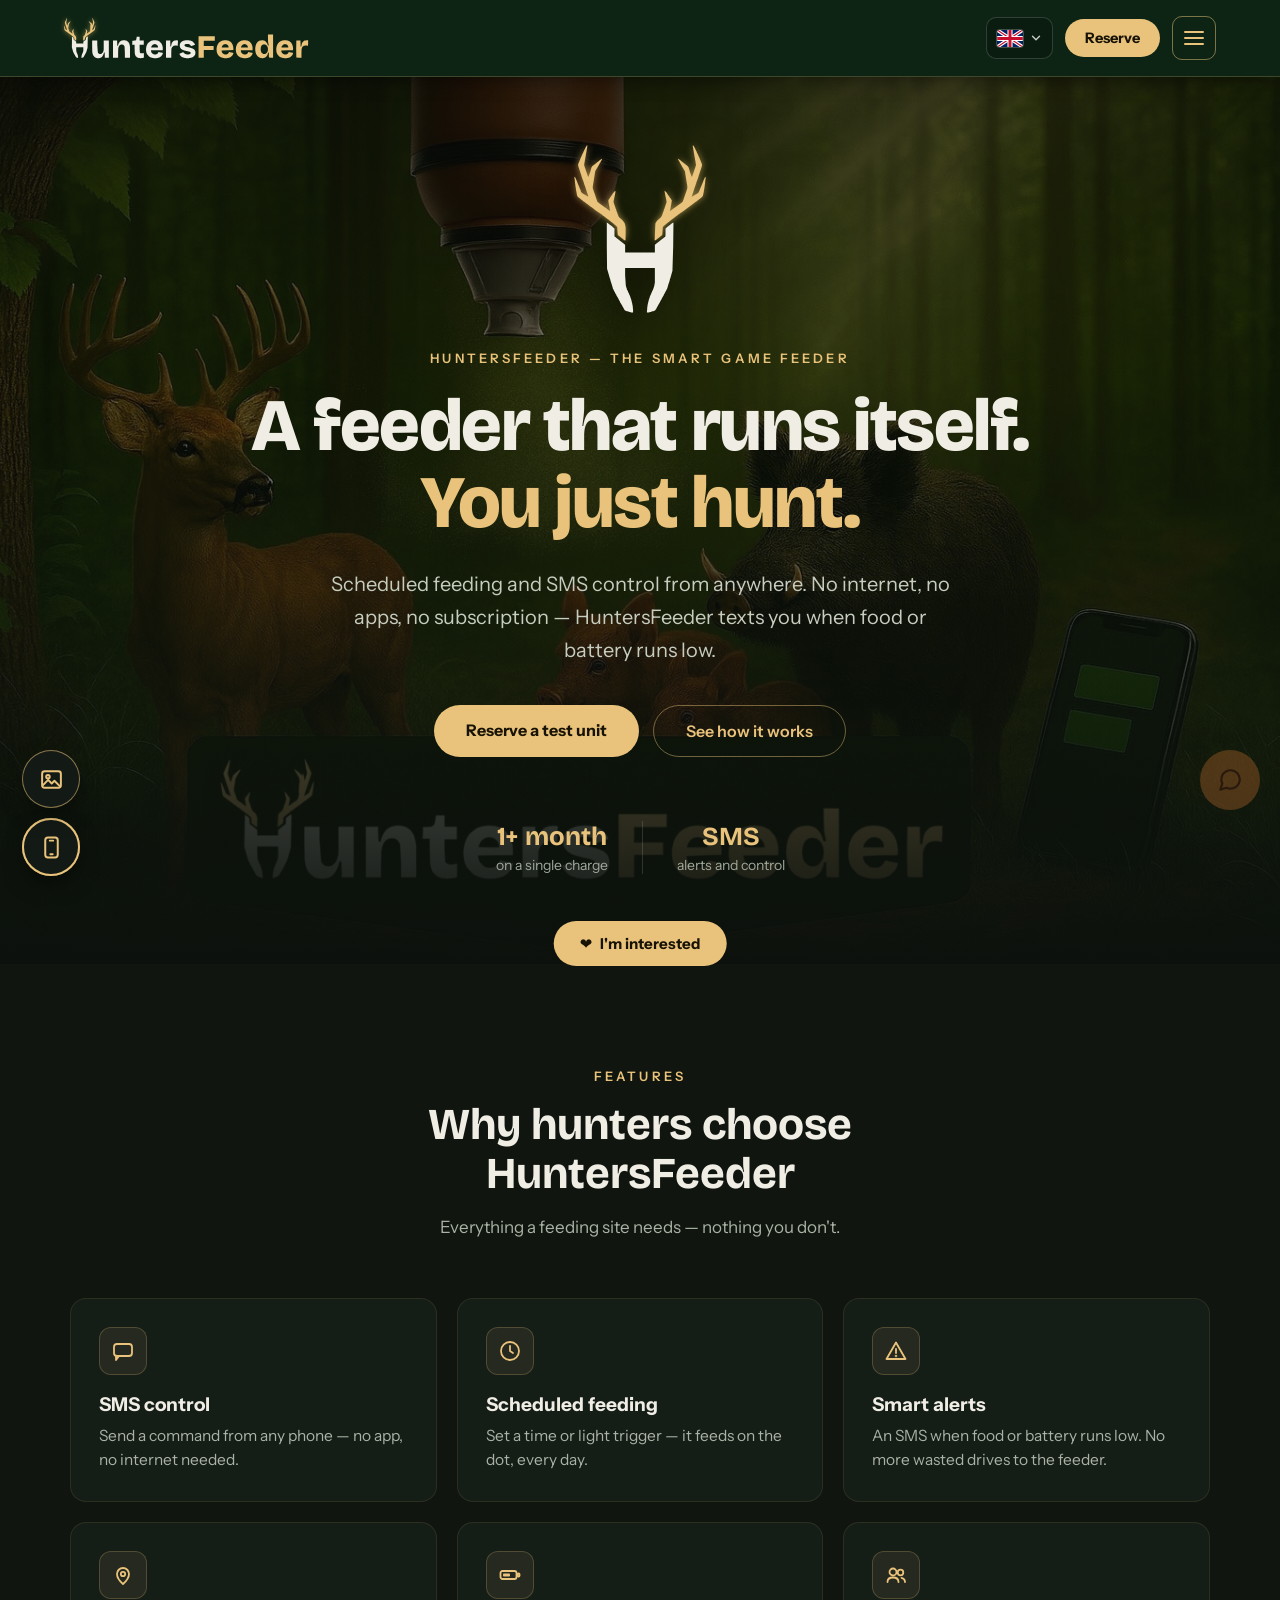
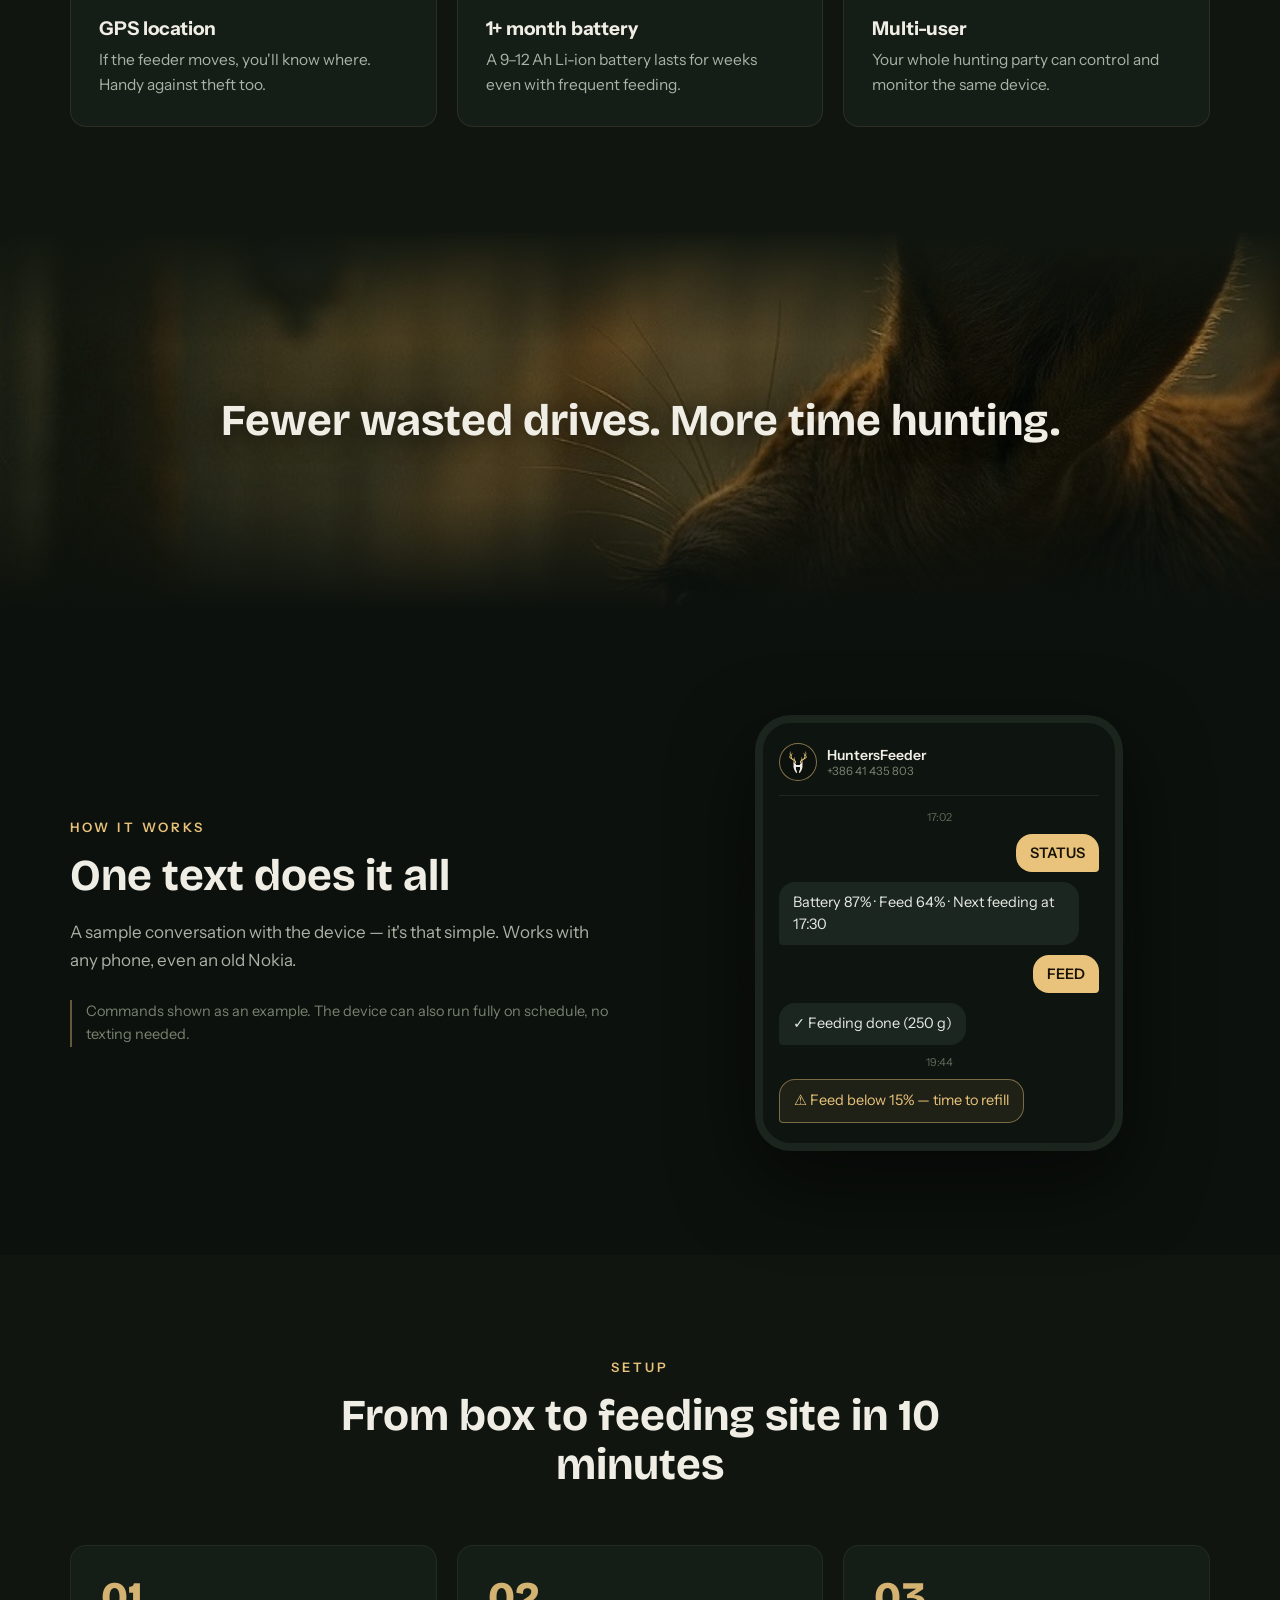
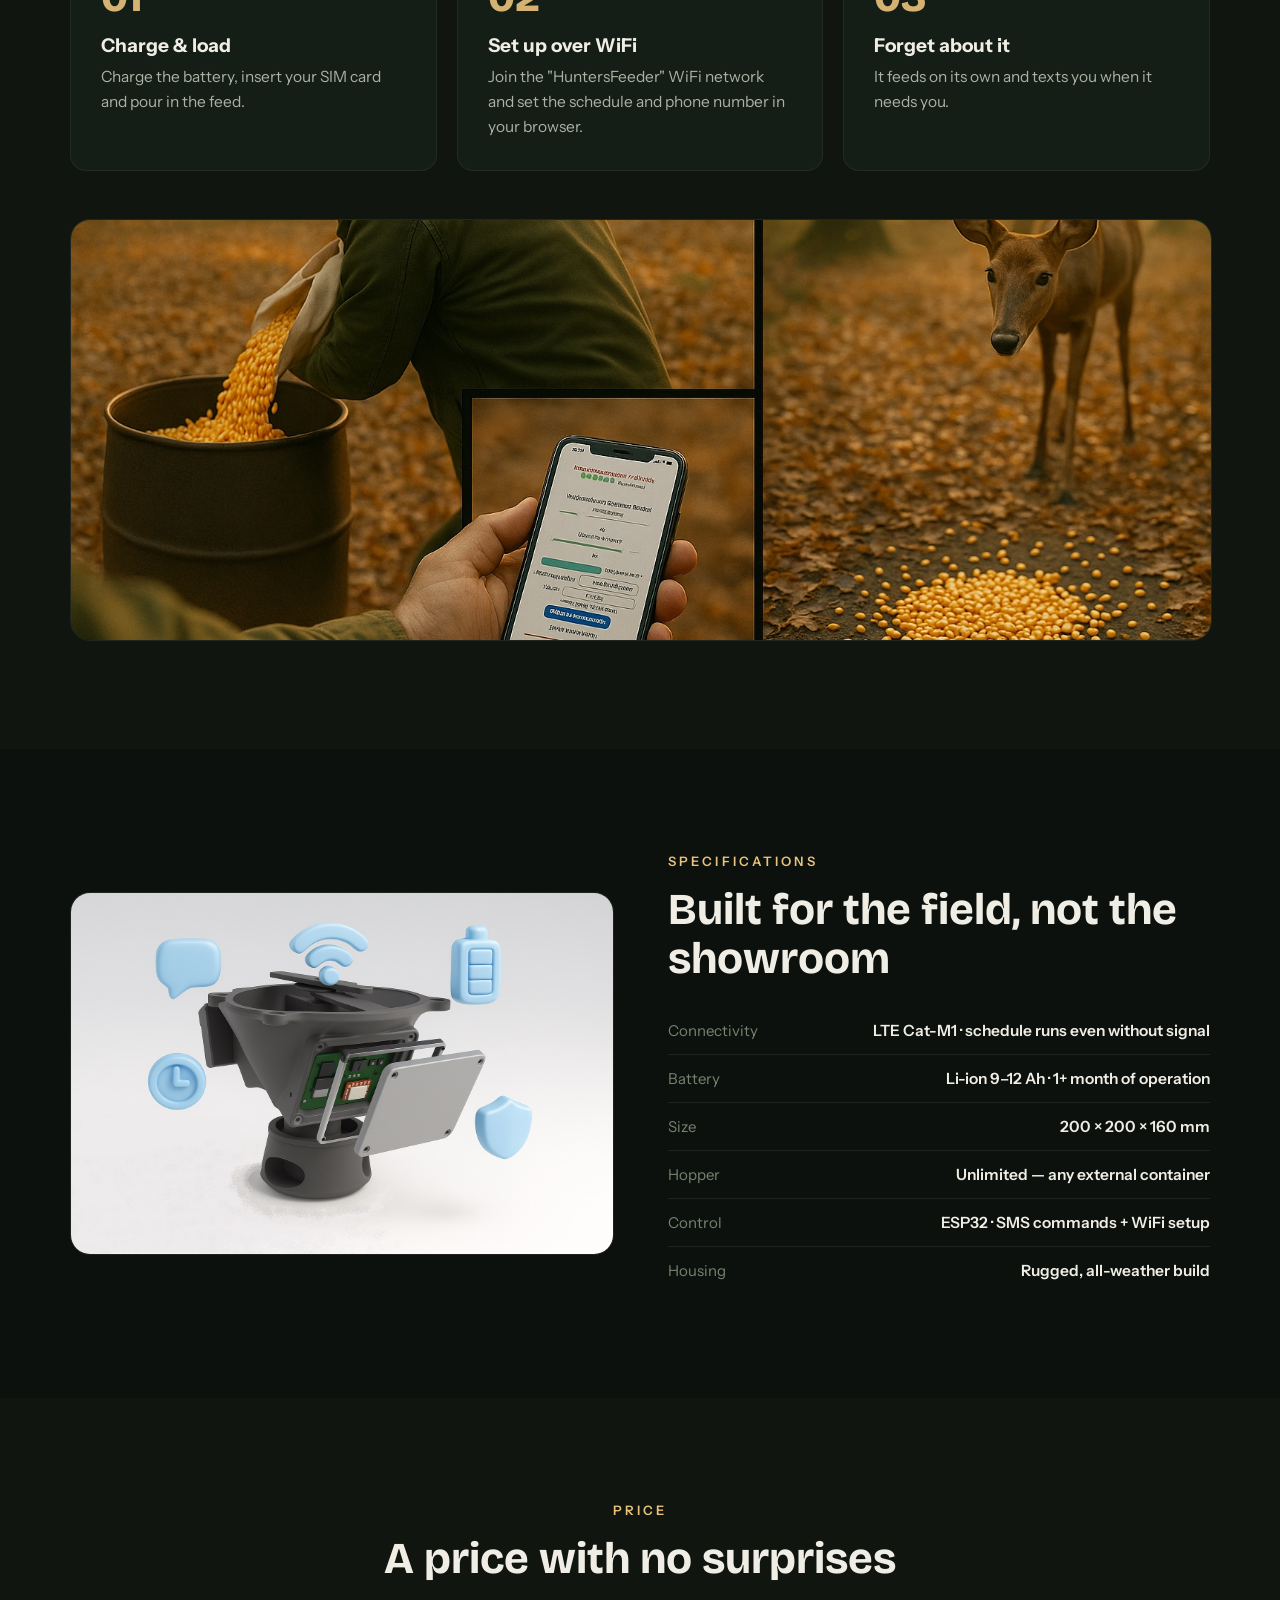
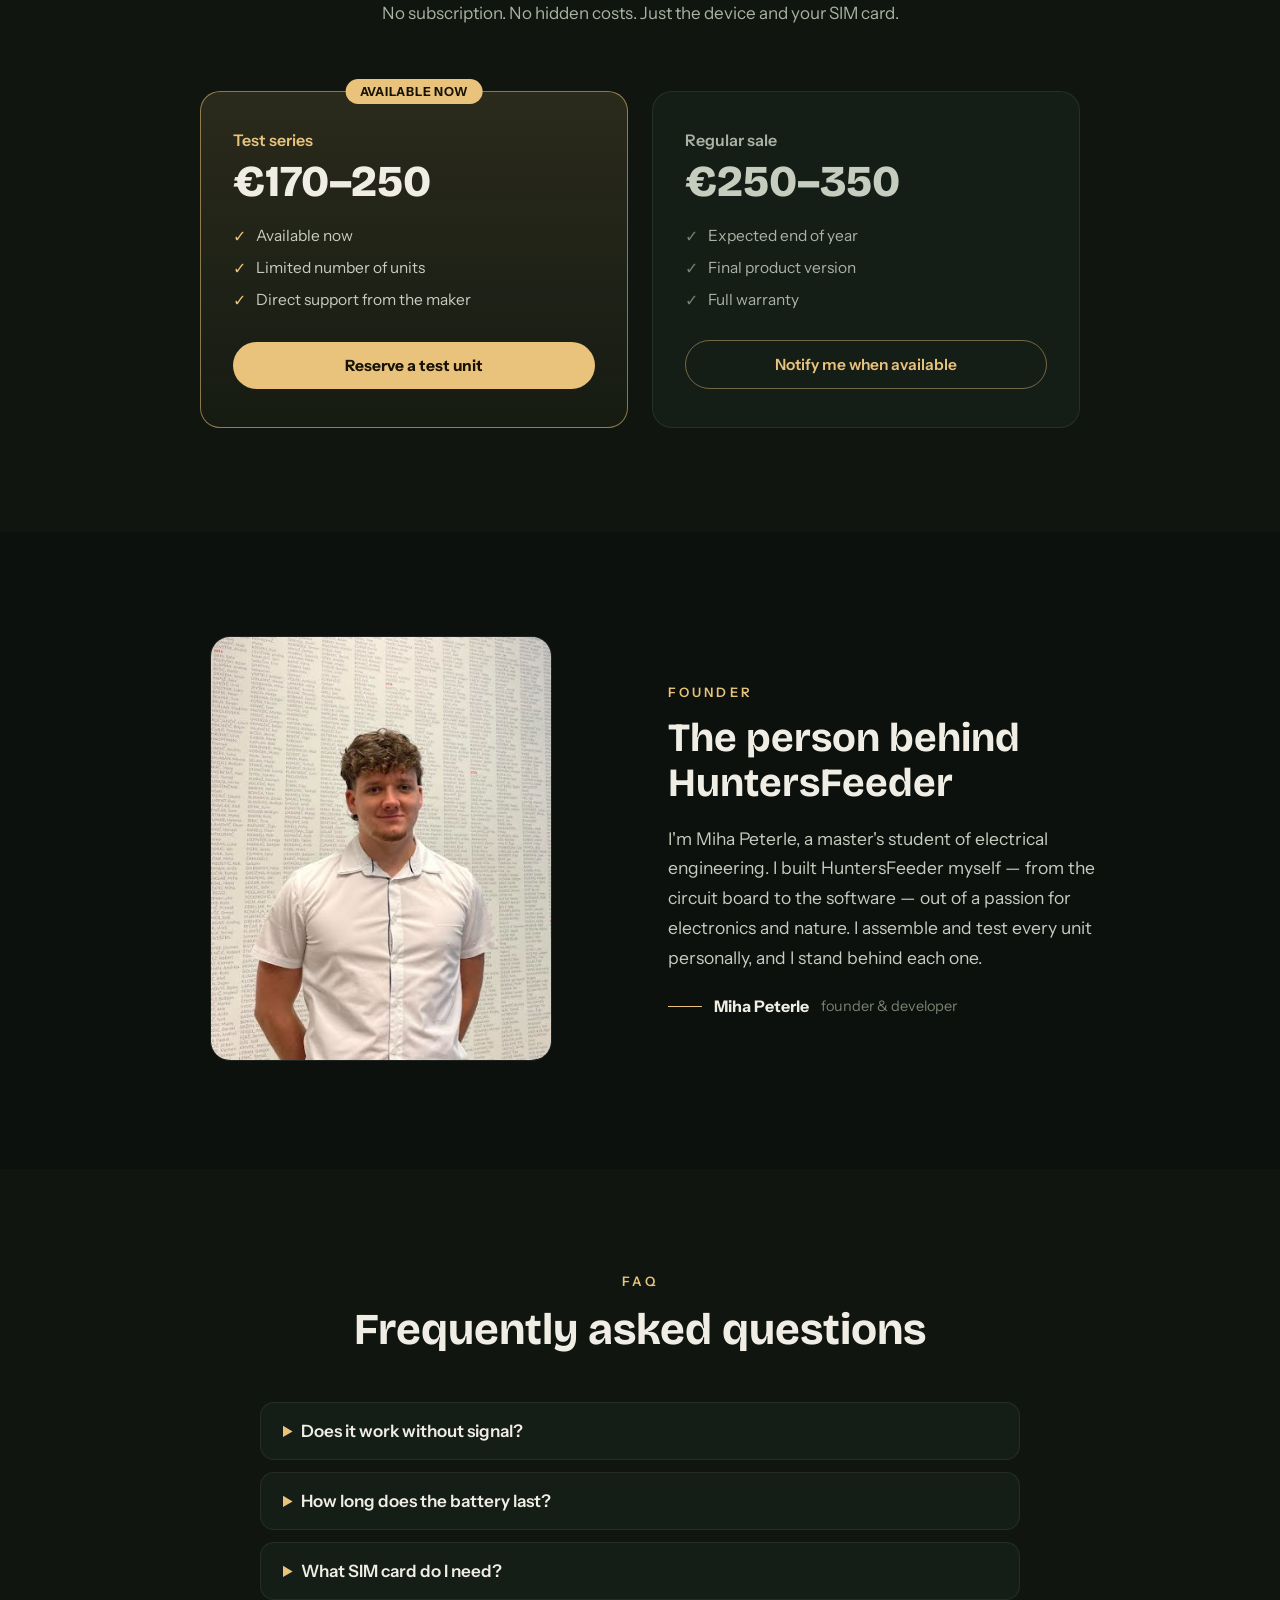
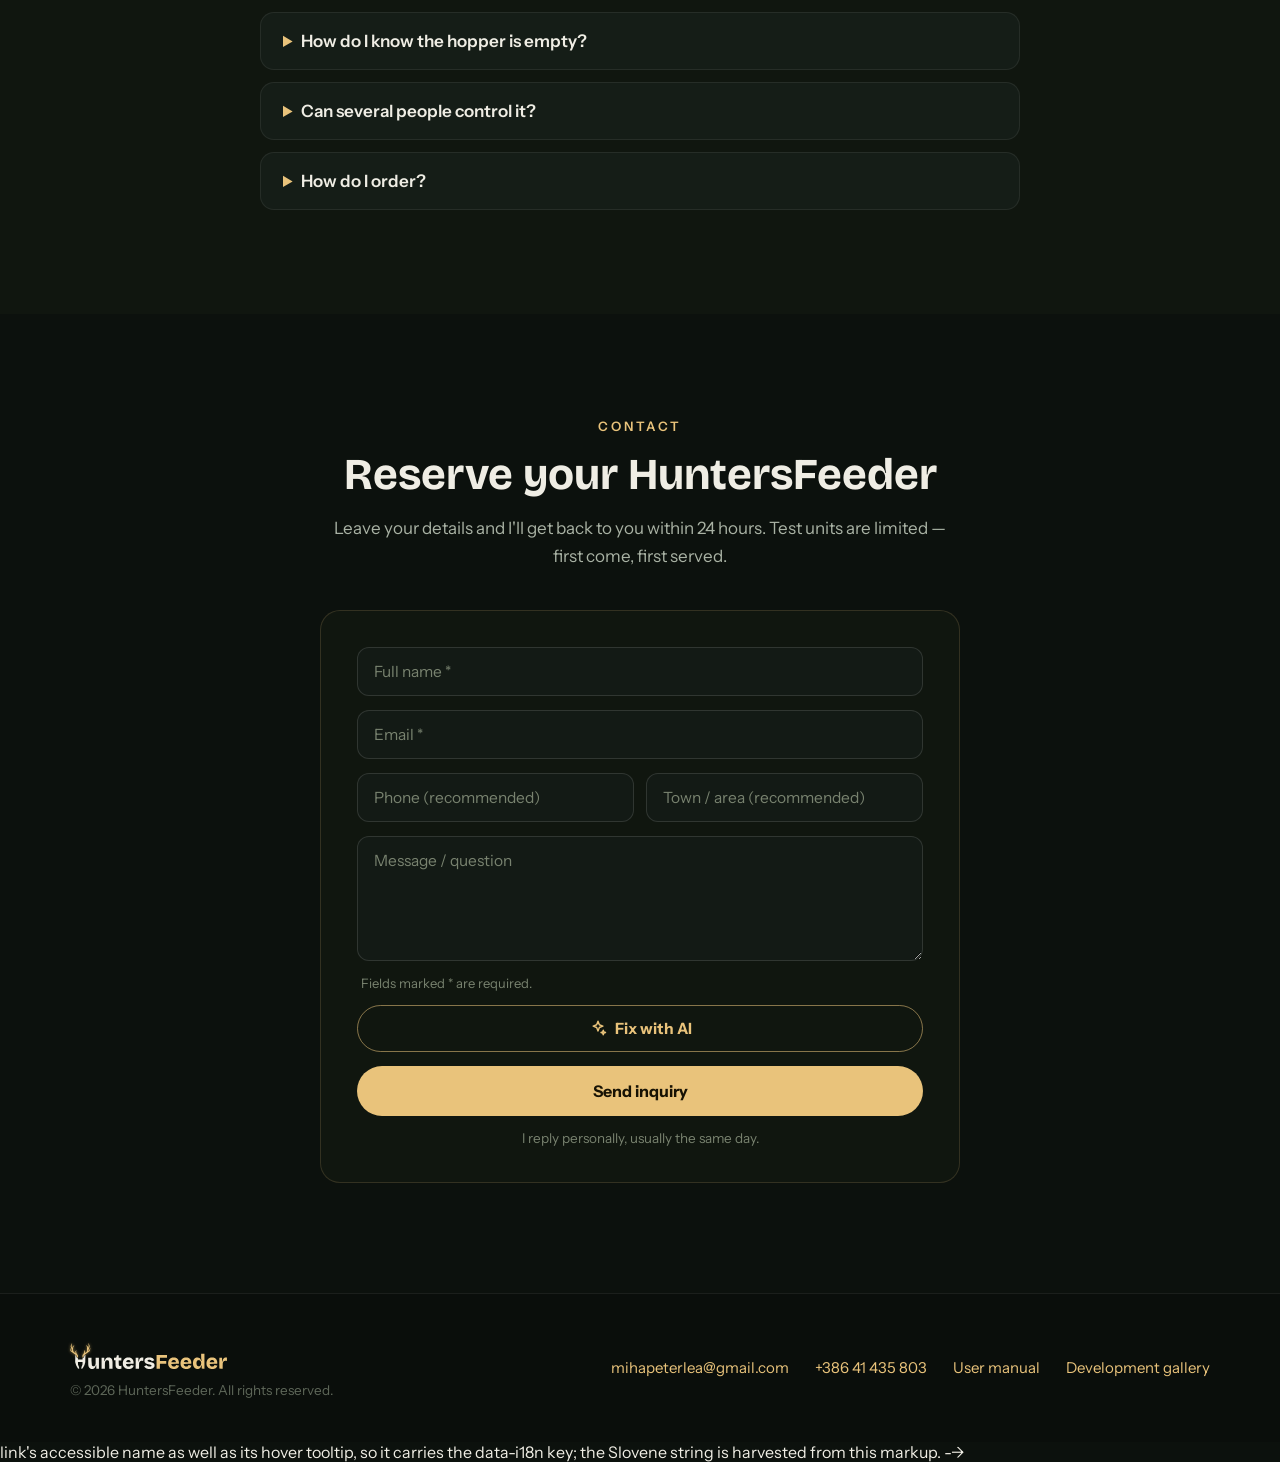
==== index.html @ b62fcb67 "Pre-written form messages, clear button, male Bambi, FAQ order link - "Rezerviraj testni kos", "Obve" ====
<!DOCTYPE html>
<html lang="sl">
<head>
<meta charset="utf-8">
<meta name="viewport" content="width=device-width, initial-scale=1.0">
<title>HuntersFeeder – Pametna rešitev za sodobne lovce</title>
<meta name="description" content="HuntersFeeder – pametni krmilnik za divjad. Samodejno krmljenje po urniku in SMS-nadzor od koderkoli. Brez interneta, brez aplikacij, brez naročnine.">
<link rel="icon" href="Slike/logo/favicon.svg" type="image/svg+xml">
<link rel="icon" href="Slike/logo/favicon-32.png" sizes="32x32" type="image/png">
<link rel="apple-touch-icon" href="Slike/logo/apple-touch-icon.png">
<meta name="theme-color" content="#0C110D">
<link rel="preconnect" href="https://fonts.googleapis.com">
<link rel="preconnect" href="https://fonts.gstatic.com" crossorigin>
<link href="https://fonts.googleapis.com/css2?family=Bricolage+Grotesque:wght@400;600;700;800&family=Instrument+Sans:wght@400;500;600;700&display=swap" rel="stylesheet">
<link rel="stylesheet" href="css/topbar.css">
<link rel="stylesheet" href="css/chat.css">
<style>
html{scroll-behavior:smooth}
/* overflow-x:hidden on both is the fixed-width guarantee: it turns any
   element that runs wider than the viewport (a too-wide nav, a stray fixed
   box) into something clipped instead of something that shifts the whole
   page sideways or invites a horizontal scrollbar. */
html,body{overflow-x:hidden}
body{margin:0;background:#0C110D;color:#EFEDE4;font-family:'Instrument Sans',system-ui,sans-serif;-webkit-font-smoothing:antialiased;max-width:100vw}
a{color:#E9C37B;text-decoration:none}
a:hover{color:#F5D89E}
::selection{background:#E9C37B;color:#171204}
input::placeholder,textarea::placeholder{color:#78826F;opacity:1}
summary::marker{color:#E9C37B}
@keyframes fadeUp{from{opacity:0;transform:translateY(24px)}to{opacity:1;transform:none}}
@keyframes floaty{0%,100%{transform:translateY(0)}50%{transform:translateY(-12px)}}
@keyframes glowPulse{0%,100%{box-shadow:0 4px 20px rgba(233,195,123,.25)}50%{box-shadow:0 4px 34px rgba(233,195,123,.6)}}
@media (prefers-reduced-motion:reduce){*{animation:none !important;transition:none !important}html{scroll-behavior:auto}}
/* the fixed bar is taller now; anchors must land below it */
section[id]{scroll-margin-top:88px !important}

/* ---- Hero H mark (file has glow padding: 198px box ≈ 168px of mark) ---- */
.hf-mark{display:block;height:198px;width:auto;margin:0 auto 22px;
  filter:drop-shadow(0 6px 22px rgba(0,0,0,.55));animation:fadeUp .8s ease both}
@media (max-width:640px){.hf-mark{height:117px;margin-bottom:16px}}

/* ---- FAQ: opens on hover with a mouse, all-at-once by tap on phones ---- */
@keyframes faqIn{from{opacity:0;transform:translateY(-4px)}to{opacity:1;transform:none}}
#faq details[open]>p{animation:faqIn .22s ease}
#faq details{transition:border-color .2s ease,background .2s ease}
#faq details[open]{border-color:rgba(233,195,123,0.35) !important}

/* ---- Contact form extras ---- */
.fm-in{width:100%;box-sizing:border-box;background:#131A15;border:1px solid rgba(255,255,255,0.12);border-radius:12px;
  padding:14px 16px;color:#EFEDE4;font-size:15.5px;font-family:inherit;outline:none;transition:border-color .2s,box-shadow .2s}
.fm-in:focus{border-color:#E9C37B;box-shadow:0 0 0 3px rgba(233,195,123,0.15)}
.fm-row{display:flex;gap:12px;flex-wrap:wrap}
.fm-row>*{flex:1 1 220px}
.fm-err{display:none;margin:-6px 4px 0;font-size:13.5px;color:#F0A27A}
.fm-err.on{display:block}
.fm-bad{border-color:#F0A27A !important}
#fmAi{display:flex;align-items:center;justify-content:center;gap:8px;width:100%;cursor:pointer;
  background:transparent;border:1px solid rgba(233,195,123,0.55);color:#E9C37B;font-family:inherit;
  font-weight:700;font-size:15.5px;padding:13px 24px;border-radius:999px;transition:background .2s}
#fmAi:hover{background:rgba(233,195,123,0.1)}
#fmAi[disabled]{opacity:.6;cursor:wait}
#fmAi svg{width:18px;height:18px}
#fmAiOut{display:none;font-size:14px;line-height:1.55;color:#C6CDBF;background:#131A15;
  border:1px solid rgba(233,195,123,0.25);border-radius:12px;padding:12px 14px}
#fmAiOut.on{display:block}
#fmAiOut ul{margin:6px 0 0;padding-left:18px}
#fmAiOut button{background:none;border:0;padding:0;margin-left:6px;color:#E9C37B;font:inherit;
  font-weight:700;text-decoration:underline;cursor:pointer}
/* ---- Floating "app screens" button ---------------------------------------
   Bottom-LEFT on purpose: bottom-right belongs to the chat widget and
   bottom-centre to #floatCta, so this is the only free corner.
   The buzz is one long keyframe that is still for three quarters of its
   cycle — a phone vibrating in bursts, not a permanently shaking icon.
   The global prefers-reduced-motion rule above switches both off.        */
#appDemo{position:fixed;left:22px;bottom:24px;z-index:70;width:56px;height:56px;
  border-radius:50%;display:flex;align-items:center;justify-content:center;
  background:#131A15;border:1px solid rgba(233,195,123,0.55);color:#E9C37B;
  box-shadow:0 10px 26px -8px rgba(0,0,0,0.7);
  transition:background .25s ease,border-color .25s ease,box-shadow .25s ease}
#appDemo:hover{background:#1B2419;border-color:#E9C37B;color:#F5D89E;
  box-shadow:0 12px 32px -8px rgba(0,0,0,0.85)}
#appDemo:focus-visible{outline:2px solid #E9C37B;outline-offset:3px}
#appDemo .ph{width:25px;height:25px;display:block;animation:hfBuzz 3.4s ease-in-out infinite}
#appDemo:hover .ph{animation-play-state:paused}
#appDemo::before{content:"";position:absolute;inset:-1px;border-radius:50%;
  border:2px solid #E9C37B;pointer-events:none;animation:hfRing 3.4s ease-out infinite}
#appDemo .lbl{position:absolute;left:68px;white-space:nowrap;opacity:0;pointer-events:none;
  background:rgba(10,14,11,0.95);border:1px solid rgba(255,255,255,0.12);color:#EFEDE4;
  font-size:13.5px;font-weight:600;padding:8px 12px;border-radius:10px;transition:opacity .2s ease}
#appDemo:hover .lbl,#appDemo:focus-visible .lbl{opacity:1}
@keyframes hfBuzz{
  0%,70%,100%{transform:translateX(0) rotate(0)}
  72%{transform:translateX(-1.5px) rotate(-8deg)}
  75%{transform:translateX(1.5px) rotate(8deg)}
  78%{transform:translateX(-1.5px) rotate(-7deg)}
  81%{transform:translateX(1.5px) rotate(7deg)}
  84%{transform:translateX(-1px) rotate(-4deg)}
  87%{transform:translateX(1px) rotate(4deg)}
  90%{transform:translateX(0) rotate(0)}
}
@keyframes hfRing{0%{transform:scale(1);opacity:.5}70%,100%{transform:scale(1.5);opacity:0}}
@media (max-width:640px){#appDemo{left:16px;bottom:18px;width:50px;height:50px}
  #appDemo .ph{width:22px;height:22px}}
/* ---- Floating "gallery" button: same look, one slot higher ---------------- */
#galDemo{position:fixed;left:22px;bottom:92px;z-index:70;width:56px;height:56px;
  border-radius:50%;display:flex;align-items:center;justify-content:center;
  background:#131A15;border:1px solid rgba(233,195,123,0.55);color:#E9C37B;
  box-shadow:0 10px 26px -8px rgba(0,0,0,0.7);
  transition:background .25s ease,border-color .25s ease,box-shadow .25s ease}
#galDemo:hover{background:#1B2419;border-color:#E9C37B;color:#F5D89E;
  box-shadow:0 12px 32px -8px rgba(0,0,0,0.85)}
#galDemo:focus-visible{outline:2px solid #E9C37B;outline-offset:3px}
#galDemo .ph{width:25px;height:25px;display:block}
#galDemo .lbl{position:absolute;left:68px;white-space:nowrap;opacity:0;pointer-events:none;
  background:rgba(10,14,11,0.95);border:1px solid rgba(255,255,255,0.12);color:#EFEDE4;
  font-size:13.5px;font-weight:600;padding:8px 12px;border-radius:10px;transition:opacity .2s ease}
#galDemo:hover .lbl,#galDemo:focus-visible .lbl{opacity:1}
@media (max-width:640px){#galDemo{left:16px;bottom:78px;width:50px;height:50px}
  #galDemo .ph{width:22px;height:22px}}
/* ---- Message box: clear (X) button, shown while there is text ---- */
.fm-msgwrap{position:relative}
.fm-msgwrap textarea{padding-right:44px}
#fmClear{position:absolute;top:9px;right:9px;width:30px;height:30px;border-radius:50%;border:1px solid rgba(255,255,255,0.14);
  background:#1B241D;color:#A9B2A4;display:flex;align-items:center;justify-content:center;cursor:pointer;padding:0;transition:color .2s,border-color .2s}
#fmClear[hidden]{display:none}
#fmClear:hover,#fmClear:focus-visible{color:#E9C37B;border-color:#E9C37B;outline:none}
#fmClear svg{width:14px;height:14px}
</style>
</head>
<body>
<script src="js/topbar.js" data-home="1" data-fixed="1"></script>

<section id="vrh" data-screen-label="Hero" style="position:relative;min-height:100vh;display:flex;align-items:center;justify-content:center;text-align:center;overflow:hidden;padding:130px 24px 90px;box-sizing:border-box">
  <img src="Slike/Ozadje.jpeg" alt="Divjad ob krmišču HuntersFeeder" style="position:absolute;inset:0;width:100%;height:100%;object-fit:cover;object-position:center 30%">
  <div style="position:absolute;inset:0;background:linear-gradient(180deg,rgba(8,11,8,0.82) 0%,rgba(8,11,8,0.55) 40%,rgba(12,17,13,0.78) 78%,#0C110D 100%)"></div>
  <div style="position:relative;max-width:880px;margin:0 auto">
    <img class="hf-mark" src="Slike/logo/hf-mark-glow.svg" alt="" aria-hidden="true" width="156" height="198">
    <div data-i18n="h_kick" style="font-size:13px;letter-spacing:0.24em;text-transform:uppercase;color:#E9C37B;font-weight:600;margin-bottom:22px;animation:fadeUp .8s ease .05s both">HuntersFeeder — pametni krmilnik za divjad</div>
    <h1 style="font-family:'Bricolage Grotesque',sans-serif;font-weight:800;font-size:clamp(42px,6.4vw,74px);line-height:1.04;letter-spacing:-0.02em;margin:0 0 26px;animation:fadeUp .9s ease .15s both">
      <span data-i18n="h_t1">Krmišče, ki skrbi zase.</span><br>
      <span data-i18n="h_t2" style="color:#E9C37B">Ti samo loviš.</span>
    </h1>
    <p data-i18n="h_sub" style="font-size:clamp(17px,2vw,20px);line-height:1.65;color:#C6CDBF;max-width:640px;margin:0 auto 38px;animation:fadeUp .9s ease .25s both">Samodejno krmljenje po urniku in SMS-nadzor od koderkoli. Brez interneta, brez aplikacij, brez naročnine — HuntersFeeder ti javi, ko zmanjka hrane ali baterije.</p>
    <div style="display:flex;gap:14px;justify-content:center;flex-wrap:wrap;animation:fadeUp .9s ease .35s both">
      <a href="#kontakt" data-msg="test" data-i18n="h_c1" style="background:#E9C37B;color:#171204;font-weight:700;font-size:16px;padding:15px 32px;border-radius:999px;transition:background .25s,transform .25s" style-hover="background:#F5D89E;color:#171204;transform:translateY(-2px)">Rezerviraj testni kos</a>
      <a href="#delovanje" data-i18n="h_c2" style="border:1px solid rgba(233,195,123,0.45);color:#E9C37B;font-weight:600;font-size:16px;padding:15px 32px;border-radius:999px;transition:background .25s" style-hover="background:rgba(233,195,123,0.1)">Poglej, kako deluje</a>
    </div>
    <div style="display:flex;justify-content:center;flex-wrap:wrap;margin-top:64px;animation:fadeUp .9s ease .5s both">
      <div style="padding:0 34px">
        <div data-i18n="st1n" style="font-family:'Bricolage Grotesque',sans-serif;font-weight:700;font-size:26px;color:#E9C37B">1+ mesec</div>
        <div data-i18n="st1l" style="font-size:14px;color:#9FA89B;margin-top:4px">delovanja na eno polnitev</div>
      </div>
      <div style="padding:0 34px;border-left:1px solid rgba(255,255,255,0.14)">
        <div data-i18n="st2n" style="font-family:'Bricolage Grotesque',sans-serif;font-weight:700;font-size:26px;color:#E9C37B">SMS</div>
        <div data-i18n="st2l" style="font-size:14px;color:#9FA89B;margin-top:4px">obveščanje in upravljanje</div>
      </div>
    </div>
  </div>
</section>

<section id="prednosti" data-screen-label="Prednosti" style="padding:104px 24px;background:#10160F;scroll-margin-top:70px">
  <div style="max-width:1140px;margin:0 auto">
    <div data-reveal="0" style="text-align:center;max-width:640px;margin:0 auto 56px">
      <div data-i18n="nav_f" style="font-size:13px;letter-spacing:0.24em;text-transform:uppercase;color:#E9C37B;font-weight:600;margin-bottom:16px">Prednosti</div>
      <h2 data-i18n="ft_h" style="font-family:'Bricolage Grotesque',sans-serif;font-weight:700;font-size:clamp(30px,4vw,44px);line-height:1.12;margin:0 0 16px">Zakaj lovci izberejo HuntersFeeder</h2>
      <p data-i18n="ft_s" style="font-size:17px;line-height:1.6;color:#A9B2A4;margin:0">Vse, kar krmišče potrebuje — in nič odvečnega.</p>
    </div>
    <div style="display:grid;grid-template-columns:repeat(auto-fit,minmax(300px,1fr));gap:20px">
      <div data-reveal="0" style="background:#151D17;border:1px solid rgba(233,195,123,0.1);border-radius:16px;padding:28px;transition:transform .3s,border-color .3s" style-hover="transform:translateY(-4px);border-color:rgba(233,195,123,0.35)">
        <div style="width:46px;height:46px;border-radius:12px;background:rgba(233,195,123,0.08);border:1px solid rgba(233,195,123,0.22);display:flex;align-items:center;justify-content:center;margin-bottom:18px">
          <svg width="24" height="24" viewBox="0 0 24 24" fill="none" stroke="#E9C37B" stroke-width="1.8" stroke-linecap="round" stroke-linejoin="round"><rect x="3" y="5" width="18" height="12" rx="3"></rect><path d="M8 17l-3 4v-4"></path></svg>
        </div>
        <div data-i18n="f1t" style="font-size:19px;font-weight:700;margin-bottom:8px">SMS upravljanje</div>
        <div data-i18n="f1d" style="font-size:15.5px;line-height:1.6;color:#A9B2A4">Pošlji ukaz s kateregakoli telefona — brez aplikacije in brez interneta.</div>
      </div>
      <div data-reveal="70" style="background:#151D17;border:1px solid rgba(233,195,123,0.1);border-radius:16px;padding:28px;transition:transform .3s,border-color .3s" style-hover="transform:translateY(-4px);border-color:rgba(233,195,123,0.35)">
        <div style="width:46px;height:46px;border-radius:12px;background:rgba(233,195,123,0.08);border:1px solid rgba(233,195,123,0.22);display:flex;align-items:center;justify-content:center;margin-bottom:18px">
          <svg width="24" height="24" viewBox="0 0 24 24" fill="none" stroke="#E9C37B" stroke-width="1.8" stroke-linecap="round" stroke-linejoin="round"><circle cx="12" cy="12" r="9"></circle><path d="M12 7v5l3 2"></path></svg>
        </div>
        <div data-i18n="f2t" style="font-size:19px;font-weight:700;margin-bottom:8px">Krmljenje po urniku</div>
        <div data-i18n="f2d" style="font-size:15.5px;line-height:1.6;color:#A9B2A4">Nastavi uro ali svetlobni senzor — naprava krmi sama, vsak dan točno.</div>
      </div>
      <div data-reveal="140" style="background:#151D17;border:1px solid rgba(233,195,123,0.1);border-radius:16px;padding:28px;transition:transform .3s,border-color .3s" style-hover="transform:translateY(-4px);border-color:rgba(233,195,123,0.35)">
        <div style="width:46px;height:46px;border-radius:12px;background:rgba(233,195,123,0.08);border:1px solid rgba(233,195,123,0.22);display:flex;align-items:center;justify-content:center;margin-bottom:18px">
          <svg width="24" height="24" viewBox="0 0 24 24" fill="none" stroke="#E9C37B" stroke-width="1.8" stroke-linecap="round" stroke-linejoin="round"><path d="M12 3.5L21.5 20h-19z"></path><path d="M12 10v4"></path><circle cx="12" cy="17" r="0.4"></circle></svg>
        </div>
        <div data-i18n="f3t" style="font-size:19px;font-weight:700;margin-bottom:8px">Pametna opozorila</div>
        <div data-i18n="f3d" style="font-size:15.5px;line-height:1.6;color:#A9B2A4">SMS, ko je hrane malo ali baterija prazna. Nič več praznih voženj do krmišča.</div>
      </div>
      <div data-reveal="0" style="background:#151D17;border:1px solid rgba(233,195,123,0.1);border-radius:16px;padding:28px;transition:transform .3s,border-color .3s" style-hover="transform:translateY(-4px);border-color:rgba(233,195,123,0.35)">
        <div style="width:46px;height:46px;border-radius:12px;background:rgba(233,195,123,0.08);border:1px solid rgba(233,195,123,0.22);display:flex;align-items:center;justify-content:center;margin-bottom:18px">
          <svg width="24" height="24" viewBox="0 0 24 24" fill="none" stroke="#E9C37B" stroke-width="1.8" stroke-linecap="round" stroke-linejoin="round"><path d="M12 21s-6-5.2-6-10a6 6 0 1 1 12 0c0 4.8-6 10-6 10z"></path><circle cx="12" cy="11" r="2.2"></circle></svg>
        </div>
        <div data-i18n="f4t" style="font-size:19px;font-weight:700;margin-bottom:8px">GPS lokacija</div>
        <div data-i18n="f4d" style="font-size:15.5px;line-height:1.6;color:#A9B2A4">Če se krmišče premakne, veš kam. Uporabno tudi proti kraji.</div>
      </div>
      <div data-reveal="70" style="background:#151D17;border:1px solid rgba(233,195,123,0.1);border-radius:16px;padding:28px;transition:transform .3s,border-color .3s" style-hover="transform:translateY(-4px);border-color:rgba(233,195,123,0.35)">
        <div style="width:46px;height:46px;border-radius:12px;background:rgba(233,195,123,0.08);border:1px solid rgba(233,195,123,0.22);display:flex;align-items:center;justify-content:center;margin-bottom:18px">
          <svg width="24" height="24" viewBox="0 0 24 24" fill="none" stroke="#E9C37B" stroke-width="1.8" stroke-linecap="round" stroke-linejoin="round"><rect x="2.5" y="8" width="16" height="8" rx="2"></rect><rect x="19.5" y="10.5" width="2" height="3" rx="0.8"></rect><rect x="5" y="10.5" width="7" height="3" rx="0.8" fill="#E9C37B" stroke="none"></rect></svg>
        </div>
        <div data-i18n="f5t" style="font-size:19px;font-weight:700;margin-bottom:8px">1+ mesec baterije</div>
        <div data-i18n="f5d" style="font-size:15.5px;line-height:1.6;color:#A9B2A4">Li-ion baterija 9–12 Ah zdrži več tednov tudi ob pogostem krmljenju.</div>
      </div>
      <div data-reveal="140" style="background:#151D17;border:1px solid rgba(233,195,123,0.1);border-radius:16px;padding:28px;transition:transform .3s,border-color .3s" style-hover="transform:translateY(-4px);border-color:rgba(233,195,123,0.35)">
        <div style="width:46px;height:46px;border-radius:12px;background:rgba(233,195,123,0.08);border:1px solid rgba(233,195,123,0.22);display:flex;align-items:center;justify-content:center;margin-bottom:18px">
          <svg width="24" height="24" viewBox="0 0 24 24" fill="none" stroke="#E9C37B" stroke-width="1.8" stroke-linecap="round" stroke-linejoin="round"><circle cx="9" cy="9" r="3.5"></circle><path d="M3.5 19c0-3 2.5-4.5 5.5-4.5s5.5 1.5 5.5 4.5"></path><circle cx="16.5" cy="9.5" r="2.8"></circle><path d="M17.5 14.8c2 .5 3.5 1.9 3.5 4.2"></path></svg>
        </div>
        <div data-i18n="f6t" style="font-size:19px;font-weight:700;margin-bottom:8px">Več uporabnikov</div>
        <div data-i18n="f6d" style="font-size:15.5px;line-height:1.6;color:#A9B2A4">Cela lovska družina lahko upravlja in spremlja isto napravo.</div>
      </div>
    </div>
  </div>
</section>

<section data-screen-label="Pasica" style="position:relative;height:380px;overflow:hidden;display:flex;align-items:center;justify-content:center;text-align:center">
  <img src="Slike/Slika1.jpeg" alt="Srnjad ob krmišču" style="position:absolute;inset:0;width:100%;height:100%;object-fit:cover;object-position:center 35%">
  <div style="position:absolute;inset:0;background:linear-gradient(180deg,#10160F 0%,rgba(12,17,13,0.35) 30%,rgba(12,17,13,0.45) 70%,#0C110D 100%)"></div>
  <h3 data-i18n="bd_t" data-reveal="0" style="position:relative;font-family:'Bricolage Grotesque',sans-serif;font-weight:700;font-size:clamp(28px,4vw,44px);margin:0;padding:0 24px;text-shadow:0 2px 24px rgba(0,0,0,0.6)">Manj praznih voženj. Več časa za lov.</h3>
</section>

<section id="delovanje" data-screen-label="SMS demo" style="padding:104px 24px;background:#0C110D;scroll-margin-top:70px">
  <div style="max-width:1140px;margin:0 auto;display:grid;grid-template-columns:repeat(auto-fit,minmax(320px,1fr));gap:56px;align-items:center">
    <div data-reveal="0">
      <div data-i18n="nav_h" style="font-size:13px;letter-spacing:0.24em;text-transform:uppercase;color:#E9C37B;font-weight:600;margin-bottom:16px">Delovanje</div>
      <h2 data-i18n="sm_h" style="font-family:'Bricolage Grotesque',sans-serif;font-weight:700;font-size:clamp(30px,4vw,44px);line-height:1.12;margin:0 0 18px">Vse urediš z enim SMS-om</h2>
      <p data-i18n="sm_s" style="font-size:17px;line-height:1.65;color:#A9B2A4;margin:0 0 26px">Primer pogovora z napravo — tako preprosto je. Deluje s katerimkoli telefonom, tudi s starim Nokia.</p>
      <p data-i18n="sm_n" style="font-size:14.5px;line-height:1.6;color:#78826F;margin:0;border-left:2px solid rgba(233,195,123,0.4);padding-left:14px">Ukazi so prikazani kot primer. Naprava lahko deluje tudi povsem samodejno po urniku, brez SMS-ov.</p>
    </div>
    <div style="position:relative;display:flex;justify-content:center">
      <div style="position:absolute;width:440px;height:440px;top:50%;left:50%;transform:translate(-50%,-50%);background:radial-gradient(circle,rgba(233,195,123,0.14) 0%,rgba(233,195,123,0) 65%);filter:blur(10px)"></div>
      <div data-reveal="100" style="position:relative;width:320px;background:#0E140F;border:8px solid #1B241D;border-radius:36px;padding:20px 16px;box-shadow:0 30px 80px rgba(0,0,0,0.55);animation:floaty 7s ease-in-out infinite">
        <div style="display:flex;align-items:center;gap:10px;padding-bottom:14px;border-bottom:1px solid rgba(255,255,255,0.07);margin-bottom:14px">
          <div style="width:36px;height:36px;border-radius:50%;background:#0C110D;border:1px solid rgba(233,195,123,0.55);display:flex;align-items:center;justify-content:center;flex:0 0 auto"><img src="Slike/logo/hf-mark.svg" alt="" width="17" height="22" style="display:block;height:22px;width:auto"></div>
          <div>
            <div style="font-size:14px;font-weight:600">HuntersFeeder</div>
            <div style="font-size:11.5px;color:#78826F">+386 41 435 803</div>
          </div>
        </div>
        <div style="display:flex;flex-direction:column;gap:10px">
          <div style="text-align:center;font-size:11px;color:#5E6759">17:02</div>
          <div data-i18n="sm_b1" style="align-self:flex-end;background:#E9C37B;color:#171204;font-weight:600;font-size:14.5px;padding:10px 14px;border-radius:16px 16px 4px 16px;max-width:80%">STATUS</div>
          <div data-i18n="sm_b2" style="align-self:flex-start;background:#1C2620;color:#E6E9E2;font-size:14.5px;line-height:1.5;padding:10px 14px;border-radius:16px 16px 16px 4px;max-width:85%">Baterija 87 % · Hrana 64 % · Naslednje krmljenje ob 17.30</div>
          <div data-i18n="sm_b3" style="align-self:flex-end;background:#E9C37B;color:#171204;font-weight:600;font-size:14.5px;padding:10px 14px;border-radius:16px 16px 4px 16px;max-width:80%">NAHRANI</div>
          <div data-i18n="sm_b4" style="align-self:flex-start;background:#1C2620;color:#E6E9E2;font-size:14.5px;line-height:1.5;padding:10px 14px;border-radius:16px 16px 16px 4px;max-width:85%">✓ Krmljenje izvedeno (250 g)</div>
          <div style="text-align:center;font-size:11px;color:#5E6759">19:44</div>
          <div data-i18n="sm_b5" style="align-self:flex-start;background:rgba(233,195,123,0.08);border:1px solid rgba(233,195,123,0.45);color:#E9C37B;font-size:14.5px;line-height:1.5;padding:10px 14px;border-radius:16px 16px 16px 4px;max-width:85%">⚠ Hrana pod 15 % — čas za polnjenje</div>
        </div>
      </div>
    </div>
  </div>
</section>

<section data-screen-label="Namestitev" style="padding:104px 24px;background:#10160F">
  <div style="max-width:1140px;margin:0 auto">
    <div data-reveal="0" style="text-align:center;max-width:640px;margin:0 auto 56px">
      <div data-i18n="hw_k" style="font-size:13px;letter-spacing:0.24em;text-transform:uppercase;color:#E9C37B;font-weight:600;margin-bottom:16px">Namestitev</div>
      <h2 data-i18n="hw_h" style="font-family:'Bricolage Grotesque',sans-serif;font-weight:700;font-size:clamp(30px,4vw,44px);line-height:1.12;margin:0">Od škatle do krmišča v 10 minutah</h2>
    </div>
    <div style="display:grid;grid-template-columns:repeat(auto-fit,minmax(250px,1fr));gap:20px">
      <div data-reveal="0" style="background:#151D17;border:1px solid rgba(255,255,255,0.06);border-radius:16px;padding:30px">
        <div style="font-family:'Bricolage Grotesque',sans-serif;font-weight:800;font-size:42px;color:rgba(233,195,123,0.9);line-height:1;margin-bottom:16px">01</div>
        <div data-i18n="hw1t" style="font-size:19px;font-weight:700;margin-bottom:8px">Napolni in poveži</div>
        <div data-i18n="hw1d" style="font-size:15.5px;line-height:1.6;color:#A9B2A4">Napolni baterijo, vstavi svojo SIM kartico in nasuj hrano v zalogovnik.</div>
      </div>
      <div data-reveal="80" style="background:#151D17;border:1px solid rgba(255,255,255,0.06);border-radius:16px;padding:30px">
        <div style="font-family:'Bricolage Grotesque',sans-serif;font-weight:800;font-size:42px;color:rgba(233,195,123,0.9);line-height:1;margin-bottom:16px">02</div>
        <div data-i18n="hw2t" style="font-size:19px;font-weight:700;margin-bottom:8px">Nastavi prek WiFi</div>
        <div data-i18n="hw2d" style="font-size:15.5px;line-height:1.6;color:#A9B2A4">Poveži se na WiFi omrežje »HuntersFeeder« in v brskalniku nastavi urnik ter telefonsko številko.</div>
      </div>
      <div data-reveal="160" style="background:#151D17;border:1px solid rgba(255,255,255,0.06);border-radius:16px;padding:30px">
        <div style="font-family:'Bricolage Grotesque',sans-serif;font-weight:800;font-size:42px;color:rgba(233,195,123,0.9);line-height:1;margin-bottom:16px">03</div>
        <div data-i18n="hw3t" style="font-size:19px;font-weight:700;margin-bottom:8px">Pozabi na skrbi</div>
        <div data-i18n="hw3d" style="font-size:15.5px;line-height:1.6;color:#A9B2A4">Naprava krmi sama in ti po SMS-u javi, ko te potrebuje.</div>
      </div>
    </div>
    <img data-reveal="100" src="Slike/Slika3.jpeg" alt="Polnjenje zalogovnika, SMS upravljanje in divjad ob krmišču" style="width:100%;height:420px;object-fit:cover;object-position:center;border-radius:20px;margin-top:48px;border:1px solid rgba(255,255,255,0.07)">
  </div>
</section>

<section data-screen-label="Tehnika" style="padding:104px 24px;background:#0C110D">
  <div style="max-width:1140px;margin:0 auto;display:grid;grid-template-columns:repeat(auto-fit,minmax(320px,1fr));gap:56px;align-items:center">
    <img data-reveal="0" src="Slike/Slika2.jpeg" alt="Notranjost naprave HuntersFeeder" style="width:100%;border-radius:20px;border:1px solid rgba(255,255,255,0.08)">
    <div data-reveal="80">
      <div data-i18n="tc_k" style="font-size:13px;letter-spacing:0.24em;text-transform:uppercase;color:#E9C37B;font-weight:600;margin-bottom:16px">Specifikacije</div>
      <h2 data-i18n="tc_h" style="font-family:'Bricolage Grotesque',sans-serif;font-weight:700;font-size:clamp(30px,4vw,44px);line-height:1.12;margin:0 0 24px">Zgrajen za teren, ne za vitrino</h2>
      <div style="display:flex;justify-content:space-between;gap:24px;padding:14px 0;border-bottom:1px solid rgba(255,255,255,0.08)">
        <span data-i18n="sp1l" style="font-size:15px;color:#78826F;white-space:nowrap">Povezljivost</span>
        <span data-i18n="sp1v" style="font-size:15.5px;font-weight:600;text-align:right">LTE Cat-M1 · urnik deluje tudi brez signala</span>
      </div>
      <div style="display:flex;justify-content:space-between;gap:24px;padding:14px 0;border-bottom:1px solid rgba(255,255,255,0.08)">
        <span data-i18n="sp2l" style="font-size:15px;color:#78826F;white-space:nowrap">Baterija</span>
        <span data-i18n="sp2v" style="font-size:15.5px;font-weight:600;text-align:right">Li-ion 9–12 Ah · 1+ mesec delovanja</span>
      </div>
      <div style="display:flex;justify-content:space-between;gap:24px;padding:14px 0;border-bottom:1px solid rgba(255,255,255,0.08)">
        <span data-i18n="sp3l" style="font-size:15px;color:#78826F;white-space:nowrap">Mere</span>
        <span data-i18n="sp3v" style="font-size:15.5px;font-weight:600;text-align:right">200 × 200 × 160 mm</span>
      </div>
      <div style="display:flex;justify-content:space-between;gap:24px;padding:14px 0;border-bottom:1px solid rgba(255,255,255,0.08)">
        <span data-i18n="sp4l" style="font-size:15px;color:#78826F;white-space:nowrap">Zalogovnik</span>
        <span data-i18n="sp4v" style="font-size:15.5px;font-weight:600;text-align:right">Neomejen — poljubna zunanja posoda</span>
      </div>
      <div style="display:flex;justify-content:space-between;gap:24px;padding:14px 0;border-bottom:1px solid rgba(255,255,255,0.08)">
        <span data-i18n="sp5l" style="font-size:15px;color:#78826F;white-space:nowrap">Krmiljenje</span>
        <span data-i18n="sp5v" style="font-size:15.5px;font-weight:600;text-align:right">ESP32 · SMS ukazi + WiFi nastavitve</span>
      </div>
      <div style="display:flex;justify-content:space-between;gap:24px;padding:14px 0">
        <span data-i18n="sp6l" style="font-size:15px;color:#78826F;white-space:nowrap">Ohišje</span>
        <span data-i18n="sp6v" style="font-size:15.5px;font-weight:600;text-align:right">Robustno, za vse vremenske razmere</span>
      </div>
    </div>
  </div>
</section>

<section id="cena" data-screen-label="Cena" style="padding:104px 24px;background:#10160F;scroll-margin-top:70px">
  <div style="max-width:1140px;margin:0 auto">
    <div data-reveal="0" style="text-align:center;max-width:640px;margin:0 auto">
      <div data-i18n="nav_p" style="font-size:13px;letter-spacing:0.24em;text-transform:uppercase;color:#E9C37B;font-weight:600;margin-bottom:16px">Cena</div>
      <h2 data-i18n="pr_h" style="font-family:'Bricolage Grotesque',sans-serif;font-weight:700;font-size:clamp(30px,4vw,44px);line-height:1.12;margin:0 0 16px">Cena brez presenečenj</h2>
      <p data-i18n="pr_s" style="font-size:17px;line-height:1.6;color:#A9B2A4;margin:0">Brez naročnine. Brez skritih stroškov. Samo naprava in tvoja SIM kartica.</p>
    </div>
    <div style="max-width:880px;margin:64px auto 0;display:grid;grid-template-columns:repeat(auto-fit,minmax(300px,1fr));gap:24px;align-items:stretch">
      <div data-reveal="0" style="position:relative;background:linear-gradient(180deg,rgba(233,195,123,0.12),rgba(233,195,123,0.03));border:1px solid rgba(233,195,123,0.55);border-radius:20px;padding:38px 32px;display:flex;flex-direction:column">
        <div data-i18n="p1bg" style="position:absolute;top:-13px;left:50%;transform:translateX(-50%);background:#E9C37B;color:#171204;font-size:12.5px;font-weight:700;letter-spacing:0.06em;text-transform:uppercase;padding:5px 14px;border-radius:999px;white-space:nowrap">Na voljo zdaj</div>
        <div data-i18n="p1n" style="font-size:16px;font-weight:600;color:#E9C37B;margin-bottom:10px">Testna serija</div>
        
          <div data-i18n="p1p" style="font-family:'Bricolage Grotesque',sans-serif;font-weight:800;font-size:44px;line-height:1;margin-bottom:22px">170–250 €</div>
        
        
        <div style="display:flex;flex-direction:column;gap:12px;margin-bottom:30px">
          <div style="display:flex;gap:10px;align-items:flex-start"><span style="color:#E9C37B;font-weight:700">✓</span><span data-i18n="p1a" style="font-size:15.5px;color:#C6CDBF">Na voljo takoj</span></div>
          <div style="display:flex;gap:10px;align-items:flex-start"><span style="color:#E9C37B;font-weight:700">✓</span><span data-i18n="p1b" style="font-size:15.5px;color:#C6CDBF">Omejeno število kosov</span></div>
          <div style="display:flex;gap:10px;align-items:flex-start"><span style="color:#E9C37B;font-weight:700">✓</span><span data-i18n="p1c" style="font-size:15.5px;color:#C6CDBF">Neposredna podpora razvijalca</span></div>
        </div>
        <a href="#kontakt" data-msg="test" data-i18n="p1cta" style="margin-top:auto;display:block;text-align:center;background:#E9C37B;color:#171204;font-weight:700;font-size:15.5px;padding:14px 24px;border-radius:999px;transition:background .25s" style-hover="background:#F5D89E;color:#171204">Rezerviraj testni kos</a>
      </div>
      <div data-reveal="90" style="background:#151D17;border:1px solid rgba(255,255,255,0.08);border-radius:20px;padding:38px 32px;display:flex;flex-direction:column">
        <div data-i18n="p2n" style="font-size:16px;font-weight:600;color:#A9B2A4;margin-bottom:10px">Redna prodaja</div>
        
          <div data-i18n="p2p" style="font-family:'Bricolage Grotesque',sans-serif;font-weight:800;font-size:44px;line-height:1;margin-bottom:22px;color:#C6CDBF">250–350 €</div>
        
        
        <div style="display:flex;flex-direction:column;gap:12px;margin-bottom:30px">
          <div style="display:flex;gap:10px;align-items:flex-start"><span style="color:#78826F;font-weight:700">✓</span><span data-i18n="p2a" style="font-size:15.5px;color:#A9B2A4">Predvidoma konec leta</span></div>
          <div style="display:flex;gap:10px;align-items:flex-start"><span style="color:#78826F;font-weight:700">✓</span><span data-i18n="p2b" style="font-size:15.5px;color:#A9B2A4">Končna izvedba izdelka</span></div>
          <div style="display:flex;gap:10px;align-items:flex-start"><span style="color:#78826F;font-weight:700">✓</span><span data-i18n="p2c" style="font-size:15.5px;color:#A9B2A4">Polna garancija</span></div>
        </div>
        <a href="#kontakt" data-msg="offer" data-i18n="p2cta" style="margin-top:auto;display:block;text-align:center;border:1px solid rgba(233,195,123,0.45);color:#E9C37B;font-weight:600;font-size:15.5px;padding:14px 24px;border-radius:999px;transition:background .25s" style-hover="background:rgba(233,195,123,0.1)">Obvesti me, ko bo na voljo</a>
      </div>
    </div>
  </div>
</section>

<section id="onas" data-screen-label="Ustanovitelj" style="padding:104px 24px;background:#0C110D">
  <div style="max-width:980px;margin:0 auto;display:grid;grid-template-columns:repeat(auto-fit,minmax(280px,1fr));gap:56px;align-items:center">
    <div data-reveal="0" style="text-align:center">
      <img src="Slike/Slika4.jpeg" alt="Miha Peterle, ustanovitelj HuntersFeeder" style="width:100%;max-width:340px;border-radius:20px;border:1px solid rgba(255,255,255,0.08)">
    </div>
    <div data-reveal="80">
      <div data-i18n="fo_k" style="font-size:13px;letter-spacing:0.24em;text-transform:uppercase;color:#E9C37B;font-weight:600;margin-bottom:16px">Ustanovitelj</div>
      <h2 data-i18n="fo_h" style="font-family:'Bricolage Grotesque',sans-serif;font-weight:700;font-size:clamp(28px,3.5vw,40px);line-height:1.12;margin:0 0 18px">Kdo stoji za HuntersFeederjem</h2>
      <p data-i18n="fo_b" style="font-size:17.5px;line-height:1.7;color:#C6CDBF;margin:0 0 24px">Sem Miha Peterle, magistrski študent elektrotehnike. HuntersFeeder sem razvil sam — od vezja do programske opreme — iz strasti do elektronike in narave. Vsak kos sestavim in testiram osebno, zato za njim tudi osebno stojim.</p>
      <div style="display:flex;align-items:center;gap:12px">
        <span style="width:34px;height:1px;background:#E9C37B;display:inline-block"></span>
        <span style="font-weight:700;font-size:16px">Miha Peterle</span>
        <span data-i18n="fo_r" style="font-size:14.5px;color:#78826F">ustanovitelj in razvijalec</span>
      </div>
    </div>
  </div>
</section>

<section id="faq" data-screen-label="FAQ" style="padding:104px 24px;background:#10160F;scroll-margin-top:70px">
  <div style="max-width:760px;margin:0 auto">
    <div data-reveal="0" style="text-align:center;margin-bottom:48px">
      <div data-i18n="nav_q" style="font-size:13px;letter-spacing:0.24em;text-transform:uppercase;color:#E9C37B;font-weight:600;margin-bottom:16px">Vprašanja</div>
      <h2 data-i18n="fq_h" style="font-family:'Bricolage Grotesque',sans-serif;font-weight:700;font-size:clamp(30px,4vw,44px);line-height:1.12;margin:0">Pogosta vprašanja</h2>
    </div>
    <div data-reveal="60" style="display:flex;flex-direction:column;gap:12px">
      <details style="background:#151D17;border:1px solid rgba(255,255,255,0.07);border-radius:14px;padding:18px 22px">
        <summary data-i18n="q1" style="cursor:pointer;font-size:17px;font-weight:600">Ali deluje tudi brez signala?</summary>
        <p data-i18n="a1" style="margin:12px 0 0;font-size:15.5px;line-height:1.65;color:#A9B2A4">Da. Urnik je shranjen v napravi, zato krmljenje poteka tudi brez GSM signala. SMS obvestila prispejo, ko je signal spet na voljo.</p>
      </details>
      <details style="background:#151D17;border:1px solid rgba(255,255,255,0.07);border-radius:14px;padding:18px 22px">
        <summary data-i18n="q2" style="cursor:pointer;font-size:17px;font-weight:600">Koliko časa zdrži baterija?</summary>
        <p data-i18n="a2" style="margin:12px 0 0;font-size:15.5px;line-height:1.65;color:#A9B2A4">Običajno več kot mesec dni na eno polnitev, tudi ob pogostem krmljenju.</p>
      </details>
      <details style="background:#151D17;border:1px solid rgba(255,255,255,0.07);border-radius:14px;padding:18px 22px">
        <summary data-i18n="q3" style="cursor:pointer;font-size:17px;font-weight:600">Kakšno SIM kartico potrebujem?</summary>
        <p data-i18n="a3" style="margin:12px 0 0;font-size:15.5px;line-height:1.65;color:#A9B2A4">Katerokoli — naprava pošilja samo SMS-e, podatkovni paket ni potreben. Plačaš le SMS-e, ki jih naprava pošlje.</p>
      </details>
      <details style="background:#151D17;border:1px solid rgba(255,255,255,0.07);border-radius:14px;padding:18px 22px">
        <summary data-i18n="q4" style="cursor:pointer;font-size:17px;font-weight:600">Kako vem, da je zalogovnik prazen?</summary>
        <p data-i18n="a4" style="margin:12px 0 0;font-size:15.5px;line-height:1.65;color:#A9B2A4">Naprava zazna nizko raven hrane in ti samodejno pošlje SMS.</p>
      </details>
      <details style="background:#151D17;border:1px solid rgba(255,255,255,0.07);border-radius:14px;padding:18px 22px">
        <summary data-i18n="q5" style="cursor:pointer;font-size:17px;font-weight:600">Lahko napravo upravlja več ljudi?</summary>
        <p data-i18n="a5" style="margin:12px 0 0;font-size:15.5px;line-height:1.65;color:#A9B2A4">Da, podpira več uporabnikov — idealno za lovske družine.</p>
      </details>
      <details style="background:#151D17;border:1px solid rgba(255,255,255,0.07);border-radius:14px;padding:18px 22px">
        <summary data-go="kontakt" data-i18n="q6" style="cursor:pointer;font-size:17px;font-weight:600">Kako naročim?</summary>
        <p data-i18n="a6" style="margin:12px 0 0;font-size:15.5px;line-height:1.65;color:#A9B2A4">Izpolni obrazec spodaj. Na voljo je omejeno število testnih kosov; redna prodaja se začne predvidoma konec leta.</p>
      </details>
    </div>
  </div>
</section>

<section id="kontakt" data-screen-label="Kontakt" style="padding:104px 24px 110px;background:#0C110D;scroll-margin-top:70px">
  <div style="max-width:640px;margin:0 auto">
    <div data-reveal="0" style="text-align:center;margin-bottom:40px">
      <div data-i18n="nav_c" style="font-size:13px;letter-spacing:0.24em;text-transform:uppercase;color:#E9C37B;font-weight:600;margin-bottom:16px">Kontakt</div>
      <h2 data-i18n="fm_h" style="font-family:'Bricolage Grotesque',sans-serif;font-weight:700;font-size:clamp(30px,4vw,44px);line-height:1.12;margin:0 0 16px">Rezerviraj svoj HuntersFeeder</h2>
      <p data-i18n="fm_s" style="font-size:17px;line-height:1.6;color:#A9B2A4;margin:0">Pusti podatke in oglasim se ti v 24 urah. Testnih kosov je omejeno število — kdor prej pride, prej melje.</p>
    </div>
    <form id="hfForm" novalidate data-reveal="60" action="https://formspree.io/f/xyznjgvd" method="POST" style="background:#10160F;border:1px solid rgba(233,195,123,0.16);border-radius:20px;padding:36px;display:grid;gap:14px">
      <input type="hidden" name="_subject" value="HuntersFeeder povpraševanje">
      <input type="text" name="website" id="fmHp" tabindex="-1" autocomplete="off" aria-hidden="true" style="position:absolute;left:-9999px;width:1px;height:1px;opacity:0">
      <input type="text" name="name" id="fmName" required autocomplete="name" placeholder="Ime in priimek *" data-i18n-ph="fm_nm" aria-describedby="fmNameErr" class="fm-in">
      <div class="fm-err" id="fmNameErr" aria-live="polite"></div>
      <input type="email" name="email" id="fmEmail" required autocomplete="email" placeholder="E-pošta *" data-i18n-ph="fm_em" aria-describedby="fmEmailErr" class="fm-in">
      <div class="fm-err" id="fmEmailErr" aria-live="polite"></div>
      <div class="fm-row">
        <input type="tel" name="phone" id="fmPhone" autocomplete="tel" placeholder="Telefon (priporočeno)" data-i18n-ph="fm_ph" class="fm-in">
        <input type="text" name="location" id="fmLoc" autocomplete="address-level2" placeholder="Kraj (priporočeno)" data-i18n-ph="fm_lo" class="fm-in">
      </div>
      <div class="fm-msgwrap">
        <textarea name="message" id="fmMsg" rows="5" placeholder="Sporočilo / vprašanje" data-i18n-ph="fm_ms" class="fm-in" style="resize:vertical"></textarea>
        <button type="button" id="fmClear" hidden aria-label="Izbriši sporočilo" title="Izbriši sporočilo"><svg viewBox="0 0 24 24" fill="none" stroke="currentColor" stroke-width="2.4" stroke-linecap="round" aria-hidden="true"><path d="M6 6l12 12M18 6L6 18"/></svg></button>
      </div>
      <div data-i18n="fm_req" style="font-size:13px;color:#78826F;margin:-4px 4px 0">Polja, označena z *, so obvezna.</div>
      <div id="fmAiOut" aria-live="polite"></div>
      <button type="button" id="fmAi"><svg viewBox="0 0 24 24" fill="none" stroke="currentColor" stroke-width="1.9" stroke-linecap="round" stroke-linejoin="round" aria-hidden="true"><path d="M12 3l1.8 4.7L18.5 9.5l-4.7 1.8L12 16l-1.8-4.7L5.5 9.5l4.7-1.8z"/><path d="M19 15l.8 2.2L22 18l-2.2.8L19 21l-.8-2.2L16 18l2.2-.8z"/></svg><span data-i18n="fm_ai">Popravi z AI</span></button>
      <button type="submit" data-i18n="fm_bt" style="width:100%;background:#E9C37B;color:#171204;font-weight:700;font-size:16px;padding:15px 24px;border-radius:999px;border:none;cursor:pointer;font-family:inherit;transition:background .25s,transform .25s" style-hover="background:#F5D89E;transform:translateY(-1px)">Pošlji povpraševanje</button>
      <div data-i18n="fm_nt" style="text-align:center;font-size:13.5px;color:#78826F">Odgovorim osebno, običajno še isti dan.</div>
    </form>
  </div>
</section>

<footer style="background:#0A0E0B;border-top:1px solid rgba(255,255,255,0.07);padding:44px 24px">
  <div style="max-width:1140px;margin:0 auto;display:flex;flex-wrap:wrap;gap:24px;align-items:center;justify-content:space-between">
    <div>
      <img src="Slike/logo/hf-wordmark-glow.svg" alt="HuntersFeeder" width="166" height="36" style="display:block;height:36px;width:auto;margin-left:-5px">
      <div style="font-size:13.5px;color:#5E6759;margin-top:8px">© 2026 HuntersFeeder. <span data-i18n="ftr_r">Vse pravice pridržane.</span></div>
    </div>
    <div style="display:flex;flex-wrap:wrap;gap:26px;font-size:15px">
      <a href="mailto:mihapeterlea@gmail.com">mihapeterlea@gmail.com</a>
      <a href="tel:+38641435803">+386 41 435 803</a>
      <a href="manual.html" data-i18n="ftr_m">Priročnik za uporabo</a>
      <a href="galerija/index.html" data-i18n="ftr_g">Galerija razvoja</a>
    </div>
  </div>
</footer>


  <a id="floatCta" href="#kontakt" style="position:fixed;bottom:24px;left:50%;transform:translate(-50%,200%);z-index:70;background:#E9C37B;color:#171204;font-weight:700;font-size:15px;padding:13px 26px;border-radius:999px;display:flex;align-items:center;gap:8px;transition:transform .5s cubic-bezier(0.34,1.3,0.64,1);animation:glowPulse 2.8s ease-in-out infinite">
    <span>❤</span><span data-i18n="fl_cta">Zanima me</span>
  </a>
       link's accessible name as well as its hover tooltip, so it carries the
       data-i18n key; the Slovene string is harvested from this markup. -->
  <a id="appDemo" href="app/index.html">
    <svg class="ph" viewBox="0 0 24 24" fill="none" stroke="currentColor" stroke-width="1.9"
         stroke-linecap="round" stroke-linejoin="round" aria-hidden="true">
      <rect x="6" y="2.5" width="12" height="19" rx="2.6"/>
      <path d="M10.4 5.4h3.2"/><path d="M10.9 18.5h2.2"/>
    </svg>
    <span class="lbl" data-i18n="fl_app">Aplikacija</span>
  </a>

  <!-- Picture (photo with mountains + sun) → the development gallery. Was a
       camera icon, which read as "this will open my camera". Stacked above
       #appDemo in the same corner and style, without the buzz. -->
  <a id="galDemo" href="galerija/index.html">
    <svg class="ph" viewBox="0 0 24 24" fill="none" stroke="currentColor" stroke-width="1.9"
         stroke-linecap="round" stroke-linejoin="round" aria-hidden="true">
      <rect x="3" y="4" width="18" height="16" rx="2.4"/>
      <circle cx="8.6" cy="9.4" r="1.7"/>
      <path d="M3.6 17.6l5.2-5.2 3.4 3.4 2.6-2.6 5.6 5.6"/>
    </svg>
    <span class="lbl" data-i18n="fl_gal">Galerija</span>
  </a>




<!-- ==========================================================
     Vanilla engine — replaces the builder runtime (support.js).
     Does three jobs: (1) translations, (2) style-hover/style-focus,
     (3) sticky-nav + scroll reveal + floating CTA.
     Nothing here calls an external dependency.
========================================================== -->
<script>
(function () {
  var LANGS = ['sl','en','hr','it','de'];
  var TITLES = {
    sl: "HuntersFeeder – Pametna rešitev za sodobne lovce",
    en: "HuntersFeeder – The smart solution for modern hunters",
    hr: "HuntersFeeder – Pametno rješenje za moderne lovce",
    it: "HuntersFeeder – La soluzione intelligente per i cacciatori moderni",
    de: "HuntersFeeder – Die smarte Lösung für moderne Jäger"
  };
  var TR = {
    en: {
      nav_f:"Features", nav_h:"How it works", nav_p:"Price", nav_q:"FAQ", nav_c:"Contact", nav_cta:"Reserve",
      h_kick:"HuntersFeeder — the smart game feeder", h_t1:"A feeder that runs itself.", h_t2:"You just hunt.",
      h_sub:"Scheduled feeding and SMS control from anywhere. No internet, no apps, no subscription — HuntersFeeder texts you when food or battery runs low.",
      h_c1:"Reserve a test unit", h_c2:"See how it works",
      st1n:"1+ month", st1l:"on a single charge", st2n:"SMS", st2l:"alerts and control",
      ft_h:"Why hunters choose HuntersFeeder", ft_s:"Everything a feeding site needs — nothing you don't.",
      f1t:"SMS control", f1d:"Send a command from any phone — no app, no internet needed.",
      f2t:"Scheduled feeding", f2d:"Set a time or light trigger — it feeds on the dot, every day.",
      f3t:"Smart alerts", f3d:"An SMS when food or battery runs low. No more wasted drives to the feeder.",
      f4t:"GPS location", f4d:"If the feeder moves, you'll know where. Handy against theft too.",
      f5t:"1+ month battery", f5d:"A 9–12 Ah Li-ion battery lasts for weeks even with frequent feeding.",
      f6t:"Multi-user", f6d:"Your whole hunting party can control and monitor the same device.",
      bd_t:"Fewer wasted drives. More time hunting.",
      sm_h:"One text does it all", sm_s:"A sample conversation with the device — it's that simple. Works with any phone, even an old Nokia.",
      sm_b1:"STATUS", sm_b2:"Battery 87% · Feed 64% · Next feeding at 17:30", sm_b3:"FEED", sm_b4:"✓ Feeding done (250 g)", sm_b5:"⚠ Feed below 15% — time to refill",
      sm_n:"Commands shown as an example. The device can also run fully on schedule, no texting needed.",
      hw_k:"Setup", hw_h:"From box to feeding site in 10 minutes",
      hw1t:"Charge & load", hw1d:"Charge the battery, insert your SIM card and pour in the feed.",
      hw2t:"Set up over WiFi", hw2d:"Join the \"HuntersFeeder\" WiFi network and set the schedule and phone number in your browser.",
      hw3t:"Forget about it", hw3d:"It feeds on its own and texts you when it needs you.",
      tc_k:"Specifications", tc_h:"Built for the field, not the showroom",
      sp1l:"Connectivity", sp1v:"LTE Cat-M1 · schedule runs even without signal",
      sp2l:"Battery", sp2v:"Li-ion 9–12 Ah · 1+ month of operation",
      sp3l:"Size", sp3v:"200 × 200 × 160 mm",
      sp4l:"Hopper", sp4v:"Unlimited — any external container",
      sp5l:"Control", sp5v:"ESP32 · SMS commands + WiFi setup",
      sp6l:"Housing", sp6v:"Rugged, all-weather build",
      pr_h:"A price with no surprises", pr_s:"No subscription. No hidden costs. Just the device and your SIM card.", pr_ask:"Price on request",
      p1n:"Test series", p1p:"€170–250", p1a:"Available now", p1b:"Limited number of units", p1c:"Direct support from the maker", p1cta:"Reserve a test unit", p1bg:"Available now",
      p2n:"Regular sale", p2p:"€250–350", p2a:"Expected end of year", p2b:"Final product version", p2c:"Full warranty", p2cta:"Notify me when available",
      fo_k:"Founder", fo_h:"The person behind HuntersFeeder",
      fo_b:"I'm Miha Peterle, a master's student of electrical engineering. I built HuntersFeeder myself — from the circuit board to the software — out of a passion for electronics and nature. I assemble and test every unit personally, and I stand behind each one.",
      fo_r:"founder & developer",
      fq_h:"Frequently asked questions",
      q1:"Does it work without signal?", a1:"Yes. The schedule is stored on the device, so feeding runs even without GSM signal. SMS alerts arrive once signal returns.",
      q2:"How long does the battery last?", a2:"Usually more than a month per charge, even with frequent feeding.",
      q3:"What SIM card do I need?", a3:"Any SIM — the device only sends SMS, no data plan needed. You only pay for the texts it sends.",
      q4:"How do I know the hopper is empty?", a4:"It senses low feed level and texts you automatically.",
      q5:"Can several people control it?", a5:"Yes — multi-user support, ideal for hunting parties.",
      q6:"How do I order?", a6:"Fill in the form below. Test units are limited; regular sales start around the end of the year.",
      fm_h:"Reserve your HuntersFeeder", fm_s:"Leave your details and I'll get back to you within 24 hours. Test units are limited — first come, first served.",
      fm_nm:"Full name *", fm_em:"Email *", fm_ph:"Phone (recommended)", fm_lo:"Town / area (recommended)", fm_ms:"Message / question", fm_req:"Fields marked * are required.", fm_ai:"Fix with AI", fm_bt:"Send inquiry", fm_nt:"I reply personally, usually the same day.",
      ftr_m:"User manual", ftr_r:"All rights reserved.", fl_cta:"I'm interested",
      fl_app:"App", fl_gal:"Gallery", nav_g:"Gallery", ftr_g:"Development gallery"
    },
    de: {
      nav_f:"Vorteile", nav_h:"Funktionsweise", nav_p:"Preis", nav_q:"Fragen", nav_c:"Kontakt", nav_cta:"Reservieren",
      h_kick:"HuntersFeeder — der smarte Wildfütterungsautomat", h_t1:"Ein Futterautomat, der sich selbst versorgt.", h_t2:"Sie jagen einfach.",
      h_sub:"Fütterung nach Zeitplan und SMS-Steuerung von überall. Kein Internet, keine App, kein Abo — HuntersFeeder meldet sich, wenn Futter oder Akku zur Neige gehen.",
      h_c1:"Testgerät reservieren", h_c2:"So funktioniert es",
      st1n:"1+ Monat", st1l:"mit einer Akkuladung", st2n:"SMS", st2l:"Benachrichtigung und Steuerung",
      ft_h:"Warum Jäger HuntersFeeder wählen", ft_s:"Alles, was eine Kirrung braucht — und nichts Überflüssiges.",
      f1t:"SMS-Steuerung", f1d:"Befehl von jedem Handy — ohne App und ohne Internet.",
      f2t:"Fütterung nach Zeitplan", f2d:"Uhrzeit oder Lichtsensor einstellen — gefüttert wird pünktlich, jeden Tag.",
      f3t:"Smarte Warnungen", f3d:"SMS bei wenig Futter oder schwachem Akku. Keine unnötigen Fahrten mehr.",
      f4t:"GPS-Ortung", f4d:"Wird der Automat bewegt, wissen Sie wohin. Auch gegen Diebstahl nützlich.",
      f5t:"1+ Monat Akkulaufzeit", f5d:"Der Li-Ion-Akku mit 9–12 Ah hält wochenlang, auch bei häufiger Fütterung.",
      f6t:"Mehrere Nutzer", f6d:"Die ganze Jagdgruppe kann dasselbe Gerät steuern und überwachen.",
      bd_t:"Weniger Leerfahrten. Mehr Zeit für die Jagd.",
      sm_h:"Eine SMS genügt", sm_s:"Ein Beispielgespräch mit dem Gerät — so einfach ist es. Funktioniert mit jedem Handy, auch einem alten Nokia.",
      sm_b1:"STATUS", sm_b2:"Akku 87 % · Futter 64 % · Nächste Fütterung um 17:30", sm_b3:"FÜTTERN", sm_b4:"✓ Fütterung ausgeführt (250 g)", sm_b5:"⚠ Futter unter 15 % — bitte nachfüllen",
      sm_n:"Befehle beispielhaft dargestellt. Das Gerät läuft auch komplett nach Zeitplan, ganz ohne SMS.",
      hw_k:"Einrichtung", hw_h:"Vom Karton zur Kirrung in 10 Minuten",
      hw1t:"Laden & befüllen", hw1d:"Akku laden, eigene SIM-Karte einlegen und Futter einfüllen.",
      hw2t:"Über WLAN einrichten", hw2d:"Mit dem WLAN „HuntersFeeder\" verbinden und im Browser Zeitplan und Rufnummer festlegen.",
      hw3t:"Und vergessen", hw3d:"Das Gerät füttert selbstständig und meldet sich per SMS, wenn es Sie braucht.",
      tc_k:"Technische Daten", tc_h:"Gebaut fürs Revier, nicht für die Vitrine",
      sp1l:"Konnektivität", sp1v:"LTE Cat-M1 · Zeitplan läuft auch ohne Netz",
      sp2l:"Akku", sp2v:"Li-Ion 9–12 Ah · 1+ Monat Laufzeit",
      sp3l:"Maße", sp3v:"200 × 200 × 160 mm",
      sp4l:"Behälter", sp4v:"Unbegrenzt — beliebiger externer Behälter",
      sp5l:"Steuerung", sp5v:"ESP32 · SMS-Befehle + WLAN-Einrichtung",
      sp6l:"Gehäuse", sp6v:"Robust und wetterfest",
      pr_h:"Ein Preis ohne Überraschungen", pr_s:"Kein Abo. Keine versteckten Kosten. Nur das Gerät und Ihre SIM-Karte.", pr_ask:"Preis auf Anfrage",
      p1n:"Testserie", p1p:"170–250 €", p1a:"Sofort verfügbar", p1b:"Begrenzte Stückzahl", p1c:"Direkter Support vom Entwickler", p1cta:"Testgerät reservieren", p1bg:"Jetzt verfügbar",
      p2n:"Regulärer Verkauf", p2p:"250–350 €", p2a:"Voraussichtlich Ende des Jahres", p2b:"Finale Produktversion", p2c:"Volle Garantie", p2cta:"Benachrichtigen Sie mich",
      fo_k:"Gründer", fo_h:"Wer hinter HuntersFeeder steht",
      fo_b:"Ich bin Miha Peterle, Masterstudent der Elektrotechnik. HuntersFeeder habe ich komplett selbst entwickelt — von der Platine bis zur Software — aus Leidenschaft für Elektronik und Natur. Jedes Gerät baue und teste ich persönlich, und dafür stehe ich mit meinem Namen.",
      fo_r:"Gründer & Entwickler",
      fq_h:"Häufige Fragen",
      q1:"Funktioniert es ohne Empfang?", a1:"Ja. Der Zeitplan ist im Gerät gespeichert, die Fütterung läuft auch ohne GSM-Signal. SMS-Meldungen kommen, sobald wieder Empfang besteht.",
      q2:"Wie lange hält der Akku?", a2:"In der Regel über einen Monat pro Ladung, auch bei häufiger Fütterung.",
      q3:"Welche SIM-Karte brauche ich?", a3:"Jede beliebige — das Gerät sendet nur SMS, kein Datentarif nötig. Sie zahlen nur die gesendeten SMS.",
      q4:"Woher weiß ich, dass der Behälter leer ist?", a4:"Das Gerät erkennt niedrigen Futterstand und schreibt Ihnen automatisch.",
      q5:"Können mehrere Personen steuern?", a5:"Ja — Mehrbenutzer-Unterstützung, ideal für Jagdgruppen.",
      q6:"Wie bestelle ich?", a6:"Füllen Sie das Formular unten aus. Testgeräte sind begrenzt; der reguläre Verkauf startet voraussichtlich Ende des Jahres.",
      fm_h:"Reservieren Sie Ihren HuntersFeeder", fm_s:"Hinterlassen Sie Ihre Daten — ich melde mich innerhalb von 24 Stunden. Testgeräte sind begrenzt.",
      fm_nm:"Vor- und Nachname *", fm_em:"E-Mail *", fm_ph:"Telefon (empfohlen)", fm_lo:"Ort (empfohlen)", fm_ms:"Nachricht / Frage", fm_req:"Mit * markierte Felder sind Pflichtfelder.", fm_ai:"Mit KI verbessern", fm_bt:"Anfrage senden", fm_nt:"Ich antworte persönlich, meist noch am selben Tag.",
      ftr_m:"Handbuch", ftr_r:"Alle Rechte vorbehalten.", fl_cta:"Ich habe Interesse",
      fl_app:"App", fl_gal:"Galerie", nav_g:"Galerie", ftr_g:"Entwicklungsgalerie"
    },
    it: {
      nav_f:"Vantaggi", nav_h:"Come funziona", nav_p:"Prezzo", nav_q:"Domande", nav_c:"Contatto", nav_cta:"Prenota",
      h_kick:"HuntersFeeder — la mangiatoia intelligente per la selvaggina", h_t1:"La mangiatoia che si gestisce da sola.", h_t2:"Tu pensa solo a cacciare.",
      h_sub:"Alimentazione programmata e controllo via SMS ovunque tu sia. Niente internet, niente app, niente abbonamento — HuntersFeeder ti avvisa quando mangime o batteria si esauriscono.",
      h_c1:"Prenota un'unità di prova", h_c2:"Scopri come funziona",
      st1n:"1+ mese", st1l:"con una sola carica", st2n:"SMS", st2l:"avvisi e controllo",
      ft_h:"Perché i cacciatori scelgono HuntersFeeder", ft_s:"Tutto ciò che serve a un punto di foraggiamento — niente di superfluo.",
      f1t:"Controllo via SMS", f1d:"Invia un comando da qualsiasi telefono — senza app né internet.",
      f2t:"Alimentazione programmata", f2d:"Imposta un orario o il sensore di luce — alimenta puntuale, ogni giorno.",
      f3t:"Avvisi intelligenti", f3d:"Un SMS quando mangime o batteria scarseggiano. Basta viaggi inutili.",
      f4t:"Posizione GPS", f4d:"Se la mangiatoia si sposta, sai dove. Utile anche contro i furti.",
      f5t:"Batteria 1+ mese", f5d:"La batteria Li-ion da 9–12 Ah dura settimane anche con alimentazioni frequenti.",
      f6t:"Multi-utente", f6d:"Tutta la squadra di caccia può controllare e monitorare lo stesso dispositivo.",
      bd_t:"Meno viaggi a vuoto. Più tempo per la caccia.",
      sm_h:"Basta un SMS", sm_s:"Un esempio di conversazione con il dispositivo — è così semplice. Funziona con qualsiasi telefono, anche un vecchio Nokia.",
      sm_b1:"STATO", sm_b2:"Batteria 87% · Mangime 64% · Prossima alimentazione alle 17:30", sm_b3:"ALIMENTA", sm_b4:"✓ Alimentazione eseguita (250 g)", sm_b5:"⚠ Mangime sotto il 15% — è ora di ricaricare",
      sm_n:"Comandi mostrati a titolo di esempio. Il dispositivo funziona anche solo a programma, senza SMS.",
      hw_k:"Installazione", hw_h:"Dalla scatola al bosco in 10 minuti",
      hw1t:"Carica e riempi", hw1d:"Carica la batteria, inserisci la tua SIM e versa il mangime.",
      hw2t:"Configura via WiFi", hw2d:"Collegati alla rete WiFi \"HuntersFeeder\" e imposta orari e numero di telefono dal browser.",
      hw3t:"E dimenticatene", hw3d:"Alimenta da solo e ti scrive quando ha bisogno di te.",
      tc_k:"Specifiche", tc_h:"Costruito per il bosco, non per la vetrina",
      sp1l:"Connettività", sp1v:"LTE Cat-M1 · il programma funziona anche senza segnale",
      sp2l:"Batteria", sp2v:"Li-ion 9–12 Ah · 1+ mese di autonomia",
      sp3l:"Dimensioni", sp3v:"200 × 200 × 160 mm",
      sp4l:"Serbatoio", sp4v:"Illimitato — qualsiasi contenitore esterno",
      sp5l:"Elettronica", sp5v:"ESP32 · comandi SMS + configurazione WiFi",
      sp6l:"Corpo", sp6v:"Robusto, per ogni condizione meteo",
      pr_h:"Un prezzo senza sorprese", pr_s:"Nessun abbonamento. Nessun costo nascosto. Solo il dispositivo e la tua SIM.", pr_ask:"Prezzo su richiesta",
      p1n:"Serie di prova", p1p:"170–250 €", p1a:"Disponibile subito", p1b:"Unità limitate", p1c:"Supporto diretto dello sviluppatore", p1cta:"Prenota un'unità di prova", p1bg:"Disponibile ora",
      p2n:"Vendita regolare", p2p:"250–350 €", p2a:"Prevista per fine anno", p2b:"Versione definitiva del prodotto", p2c:"Garanzia completa", p2cta:"Avvisami quando disponibile",
      fo_k:"Fondatore", fo_h:"Chi c'è dietro HuntersFeeder",
      fo_b:"Sono Miha Peterle, studente magistrale di ingegneria elettrica. Ho costruito HuntersFeeder da solo — dal circuito al software — per passione verso l'elettronica e la natura. Assemblo e collaudo personalmente ogni unità, e ne rispondo in prima persona.",
      fo_r:"fondatore e sviluppatore",
      fq_h:"Domande frequenti",
      q1:"Funziona senza segnale?", a1:"Sì. Il programma è salvato nel dispositivo, quindi l'alimentazione continua anche senza segnale GSM. Gli SMS arrivano appena torna il segnale.",
      q2:"Quanto dura la batteria?", a2:"Di solito più di un mese per carica, anche con alimentazioni frequenti.",
      q3:"Che SIM serve?", a3:"Qualsiasi — il dispositivo invia solo SMS, non serve un piano dati. Paghi solo gli SMS inviati.",
      q4:"Come so che il serbatoio è vuoto?", a4:"Rileva il livello basso di mangime e ti scrive automaticamente.",
      q5:"Possono controllarlo in più persone?", a5:"Sì — supporto multi-utente, ideale per le squadre di caccia.",
      q6:"Come ordino?", a6:"Compila il modulo qui sotto. Le unità di prova sono limitate; la vendita regolare inizia verso fine anno.",
      fm_h:"Prenota il tuo HuntersFeeder", fm_s:"Lascia i tuoi dati e ti risponderò entro 24 ore. Le unità di prova sono limitate.",
      fm_nm:"Nome e cognome *", fm_em:"Email *", fm_ph:"Telefono (consigliato)", fm_lo:"Località (consigliato)", fm_ms:"Messaggio / domanda", fm_req:"I campi contrassegnati con * sono obbligatori.", fm_ai:"Correggi con l'IA", fm_bt:"Invia richiesta", fm_nt:"Rispondo personalmente, di solito in giornata.",
      ftr_m:"Manuale d'uso", ftr_r:"Tutti i diritti riservati.", fl_cta:"Mi interessa",
      fl_app:"App", fl_gal:"Galleria", nav_g:"Galleria", ftr_g:"Galleria dello sviluppo"
    },
    hr: {
      nav_f:"Prednosti", nav_h:"Kako radi", nav_p:"Cijena", nav_q:"Pitanja", nav_c:"Kontakt", nav_cta:"Rezerviraj",
      h_kick:"HuntersFeeder — pametna hranilica za divljač", h_t1:"Hranilica koja se brine sama za sebe.", h_t2:"Ti samo lovi.",
      h_sub:"Automatsko hranjenje po rasporedu i SMS upravljanje s bilo kojeg mjesta. Bez interneta, bez aplikacija, bez pretplate — HuntersFeeder ti javi kad ponestane hrane ili baterije.",
      h_c1:"Rezerviraj testni primjerak", h_c2:"Pogledaj kako radi",
      st1n:"1+ mjesec", st1l:"rada na jedno punjenje", st2n:"SMS", st2l:"obavijesti i upravljanje",
      ft_h:"Zašto lovci biraju HuntersFeeder", ft_s:"Sve što hranilište treba — ništa suvišno.",
      f1t:"SMS upravljanje", f1d:"Pošalji naredbu s bilo kojeg telefona — bez aplikacije i interneta.",
      f2t:"Hranjenje po rasporedu", f2d:"Postavi sat ili svjetlosni senzor — hrani točno, svaki dan.",
      f3t:"Pametna upozorenja", f3d:"SMS kad je hrane malo ili je baterija prazna. Nema više praznih vožnji.",
      f4t:"GPS lokacija", f4d:"Ako se hranilica pomakne, znaš kamo. Korisno i protiv krađe.",
      f5t:"1+ mjesec baterije", f5d:"Li-ion baterija 9–12 Ah traje tjednima čak i uz često hranjenje.",
      f6t:"Više korisnika", f6d:"Cijela lovačka družina može upravljati istim uređajem.",
      bd_t:"Manje praznih vožnji. Više vremena za lov.",
      sm_h:"Sve rješavaš jednim SMS-om", sm_s:"Primjer razgovora s uređajem — toliko je jednostavno. Radi s bilo kojim telefonom, čak i sa starom Nokiom.",
      sm_b1:"STATUS", sm_b2:"Baterija 87 % · Hrana 64 % · Sljedeće hranjenje u 17.30", sm_b3:"NAHRANI", sm_b4:"✓ Hranjenje izvršeno (250 g)", sm_b5:"⚠ Hrana ispod 15 % — vrijeme za dopunu",
      sm_n:"Naredbe su prikazane kao primjer. Uređaj može raditi i potpuno po rasporedu, bez SMS-ova.",
      hw_k:"Postavljanje", hw_h:"Od kutije do hranilišta za 10 minuta",
      hw1t:"Napuni i poveži", hw1d:"Napuni bateriju, umetni svoju SIM karticu i naspi hranu.",
      hw2t:"Postavi preko WiFi-ja", hw2d:"Spoji se na WiFi mrežu \"HuntersFeeder\" i u pregledniku postavi raspored i broj telefona.",
      hw3t:"Zaboravi na brige", hw3d:"Uređaj hrani sam i javi ti se SMS-om kad te treba.",
      tc_k:"Specifikacije", tc_h:"Građen za teren, ne za vitrinu",
      sp1l:"Povezivost", sp1v:"LTE Cat-M1 · raspored radi i bez signala",
      sp2l:"Baterija", sp2v:"Li-ion 9–12 Ah · 1+ mjesec rada",
      sp3l:"Dimenzije", sp3v:"200 × 200 × 160 mm",
      sp4l:"Spremnik", sp4v:"Neograničen — bilo koja vanjska posuda",
      sp5l:"Upravljanje", sp5v:"ESP32 · SMS naredbe + WiFi postavke",
      sp6l:"Kućište", sp6v:"Robusno, za sve vremenske uvjete",
      pr_h:"Cijena bez iznenađenja", pr_s:"Bez pretplate. Bez skrivenih troškova. Samo uređaj i tvoja SIM kartica.", pr_ask:"Cijena na upit",
      p1n:"Testna serija", p1p:"170–250 €", p1a:"Dostupno odmah", p1b:"Ograničen broj primjeraka", p1c:"Izravna podrška razvijatelja", p1cta:"Rezerviraj testni primjerak", p1bg:"Dostupno sada",
      p2n:"Redovna prodaja", p2p:"250–350 €", p2a:"Očekivano krajem godine", p2b:"Konačna izvedba proizvoda", p2c:"Puno jamstvo", p2cta:"Obavijesti me kad bude dostupno",
      fo_k:"Osnivač", fo_h:"Tko stoji iza HuntersFeedera",
      fo_b:"Ja sam Miha Peterle, student diplomskog studija elektrotehnike. HuntersFeeder sam izradio sam — od pločice do softvera — iz strasti prema elektronici i prirodi. Svaki primjerak osobno sastavim i testiram, i osobno stojim iza njega.",
      fo_r:"osnivač i razvijatelj",
      fq_h:"Česta pitanja",
      q1:"Radi li bez signala?", a1:"Da. Raspored je pohranjen u uređaju, pa hranjenje radi i bez GSM signala. SMS obavijesti stižu čim se signal vrati.",
      q2:"Koliko traje baterija?", a2:"Obično više od mjesec dana po punjenju, čak i uz često hranjenje.",
      q3:"Kakvu SIM karticu trebam?", a3:"Bilo koju — uređaj šalje samo SMS-ove, podatkovni paket nije potreban. Plaćaš samo poslane SMS-ove.",
      q4:"Kako znam da je spremnik prazan?", a4:"Uređaj osjeti nisku razinu hrane i automatski ti piše.",
      q5:"Može li upravljati više ljudi?", a5:"Da — podrška za više korisnika, idealno za lovačke družine.",
      q6:"Kako naručiti?", a6:"Ispuni obrazac u nastavku. Testni primjerci su ograničeni; redovna prodaja kreće predvidivo krajem godine.",
      fm_h:"Rezerviraj svoj HuntersFeeder", fm_s:"Ostavi podatke i javit ću se u roku 24 sata. Testnih primjeraka je ograničen broj.",
      fm_nm:"Ime i prezime *", fm_em:"Email *", fm_ph:"Telefon (preporučeno)", fm_lo:"Mjesto (preporučeno)", fm_ms:"Poruka / pitanje", fm_req:"Polja označena s * su obavezna.", fm_ai:"Popravi s AI", fm_bt:"Pošalji upit", fm_nt:"Odgovaram osobno, obično isti dan.",
      ftr_m:"Priručnik", ftr_r:"Sva prava pridržana.", fl_cta:"Zanima me",
      fl_app:"Aplikacija", fl_gal:"Galerija", nav_g:"Galerija", ftr_g:"Galerija razvoja"
    }
  };
  TR.sl = {};

  // capture the Slovenian defaults straight from the page
  document.querySelectorAll('[data-i18n]').forEach(function (el) {
    var k = el.getAttribute('data-i18n');
    if (TR.sl[k] === undefined) TR.sl[k] = el.innerHTML;
  });
  document.querySelectorAll('[data-i18n-ph]').forEach(function (el) {
    var k = el.getAttribute('data-i18n-ph');
    if (TR.sl[k] === undefined) TR.sl[k] = el.getAttribute('placeholder') || '';
  });
  document.querySelectorAll('[data-i18n-aria]').forEach(function (el) {
    var k = el.getAttribute('data-i18n-aria');
    if (TR.sl[k] === undefined) TR.sl[k] = el.getAttribute('aria-label') || '';
  });

  function applyLang(l) {
    if (LANGS.indexOf(l) === -1) l = 'sl';
    var d = Object.assign({}, TR.sl, TR[l] || {});
    document.querySelectorAll('[data-i18n]').forEach(function (el) {
      var k = el.getAttribute('data-i18n');
      if (d[k] !== undefined) el.innerHTML = d[k];
    });
    document.querySelectorAll('[data-i18n-ph]').forEach(function (el) {
      var k = el.getAttribute('data-i18n-ph');
      if (d[k] !== undefined) el.setAttribute('placeholder', d[k]);
    });
    document.querySelectorAll('[data-i18n-aria]').forEach(function (el) {
      var k = el.getAttribute('data-i18n-aria');
      if (d[k] !== undefined) el.setAttribute('aria-label', d[k]);
    });
    document.documentElement.lang = l;
    if (TITLES[l]) document.title = TITLES[l];
    try { localStorage.setItem('hf_lang', l); } catch (e) {}
    // chatbot, form helper and the top bar (js/topbar.js) listen for this
    document.dispatchEvent(new CustomEvent('hf-lang-change', { detail: l }));
  }
  // the shared top bar's flag picker calls this
  window.hfSetLang = applyLang;

  function initLang() {
    var l = null;
    try { l = localStorage.getItem('hf_lang'); } catch (e) {}
    if (!l || LANGS.indexOf(l) === -1) {
      var n = (navigator.language || '').slice(0, 2).toLowerCase();
      l = LANGS.indexOf(n) !== -1 ? n : 'sl';
    }
    applyLang(l);
  }

  /* ---- FAQ ----
     Mouse (hover-capable, fine pointer): an answer opens while the pointer
     is over its question; a short close delay stops the list flickering as
     items below move. Touch: tapping any question opens ALL answers, the
     next tap closes them all. Keyboard (Enter/Space) still toggles one. */
  function initFaq() {
    var list = Array.prototype.slice.call(document.querySelectorAll('#faq details'));
    var mouse = window.matchMedia('(hover:hover) and (pointer:fine)');
    list.forEach(function (d) {
      var t = null;
      d.addEventListener('mouseenter', function () { if (!mouse.matches || d.querySelector('[data-go]')) return; clearTimeout(t); d.open = true; });
      d.addEventListener('mouseleave', function () { if (!mouse.matches) return; t = setTimeout(function () { d.open = false; }, 140); });
      d.querySelector('summary').addEventListener('click', function (e) {
        // "Kako naročim?" -> straight down to the form (keyboard and mouse alike)
        var go = this.getAttribute('data-go');
        if (go) {
          e.preventDefault();
          var k = document.getElementById(go);
          if (k) k.scrollIntoView({ behavior: 'smooth', block: 'start' });
          var n = document.getElementById('fmName');
          // focus only with a real keyboard, so phones don't pop the keyboard up
          if (n && mouse.matches) setTimeout(function () { n.focus({ preventScroll: true }); }, 700);
          return;
        }
        if (e.detail === 0) return;            // keyboard: native toggle of this one
        e.preventDefault();
        if (mouse.matches) { d.open = true; return; }
        var openAll = !d.open;
        list.forEach(function (x) { x.open = openAll; });
      });
    });
  }

  // style-hover / style-focus (merge extra inline styles on interaction)
  function initInteractive() {
    document.querySelectorAll('[style-hover]').forEach(function (el) {
      var base = el.getAttribute('style') || '';
      var hov = el.getAttribute('style-hover');
      el.addEventListener('mouseenter', function () { el.setAttribute('style', base + ';' + hov); });
      el.addEventListener('mouseleave', function () { el.setAttribute('style', base); });
    });
    document.querySelectorAll('[style-focus]').forEach(function (el) {
      var base = el.getAttribute('style') || '';
      var foc = el.getAttribute('style-focus');
      el.addEventListener('focus', function () { el.setAttribute('style', base + ';' + foc); });
      el.addEventListener('blur', function () { el.setAttribute('style', base); });
    });
  }

  function initFx() {
    var formVis = false;
    var kontakt = document.getElementById('kontakt');
    if (kontakt && 'IntersectionObserver' in window) {
      new IntersectionObserver(function (es) {
        es.forEach(function (e) { formVis = e.isIntersecting; onScroll(); });
      }, { threshold: 0.15 }).observe(kontakt);
    }
    function onScroll() {
      var y = window.scrollY;
      var c = document.getElementById('floatCta');
      var chatOpen = document.body.classList.contains('hf-chat-open');
      if (c) c.style.transform = (y > 600 && !formVis && !chatOpen) ? 'translate(-50%,0)' : 'translate(-50%,200%)';
    }
    window.addEventListener('scroll', onScroll, { passive: true });
    // chat.js toggles body.hf-chat-open and fires this so the CTA reacts
    // immediately on open/close instead of waiting for the next scroll.
    document.addEventListener('hf-chat-toggle', onScroll);
    onScroll();

    var els = Array.prototype.slice.call(document.querySelectorAll('[data-reveal]'));
    if ('IntersectionObserver' in window) {
      els.forEach(function (el) {
        var r = el.getBoundingClientRect();
        if (r.top > window.innerHeight * 0.92) {
          el.style.opacity = '0';
          el.style.transform = 'translateY(26px)';
        }
      });
      var io = new IntersectionObserver(function (es) {
        es.forEach(function (e) {
          if (e.isIntersecting) {
            var el = e.target;
            el.style.transition = 'opacity .7s ease, transform .7s ease';
            el.style.transitionDelay = (el.getAttribute('data-reveal') || 0) + 'ms';
            el.style.opacity = '1';
            el.style.transform = 'none';
            io.unobserve(el);
          }
        });
      }, { threshold: 0.12 });
      els.forEach(function (el) { io.observe(el); });
    }
  }

  function boot() { initLang(); initInteractive(); initFx(); initFaq(); }
  if (document.readyState === 'loading') document.addEventListener('DOMContentLoaded', boot);
  else boot();
})();
</script>

<!-- Chatbot widget (Bambi) -->
<script src="js/chat.js"></script>
<!-- ==========================================================
     Contact form helper: required-field checks on submit, and the
     "Popravi z AI" button. The button checks the fields locally, then asks
     the Cloudflare Worker (mode "fix") to correct the message and the
     name's capitalisation. If the Worker is unreachable or not yet updated,
     the local checks still run and the form can still be sent as is.
========================================================== -->
<script>
(function () {
  var WORKER = (typeof CONFIG !== 'undefined' && CONFIG.WORKER_URL) || '';
  var FX = {
    sl: { checkQ:"Preverjam vprašanje …", answered:"Na tvoje vprašanje je odgovoril Bambi (klepet spodaj desno). Če želiš vseeno pisati meni, klikni »Pošlji povpraševanje« še enkrat.", enough:"✓ To mi zadostuje", enoughReply:"Super! Če boš še kaj potreboval, sem tukaj — ali pa mi pošlji povpraševanje.", anyway:"Vseeno pošlji povpraševanje", notSent:"Povpraševanje ni bilo poslano. Če želiš, ga lahko še vedno pošlješ.", badChars:"E-naslov ne sme vsebovati šumnikov ali presledkov (npr. joze.gorisek@gmail.com).", sending:"Pošiljam …", sent:"Hvala! Povpraševanje je poslano — oglasim se ti čim prej.", checking:"Preverjam in popravljam …", okFields:"Obvezna polja so izpolnjena.", fixFields:"Popravi označena polja.",
          needName:"Vpiši ime in priimek.", needSurname:"Dodaj še priimek (npr. Janez Novak).", needEmail:"Vpiši e-poštni naslov.",
          badEmail:"E-poštni naslov ni pravilen (npr. ime@primer.si).", recPhone:"Namig: s telefonom in krajem ti lahko odgovorim hitreje.",
          noMsg:"Sporočilo je prazno — napiši nekaj besed in ga bom izboljšal.", improved:"Sporočilo je izboljšano — preberi ga in po potrebi popravi.",
          undo:"Razveljavi", undone:"Vrnjeno izvirno sporočilo.", same:"Sporočilo je že v redu.", nameFixed:"Ime zapisano kot:",
          unavailable:"AI popravek trenutno ni na voljo. Obvezna polja so preverjena — obrazec lahko vseeno pošlješ." },
    en: { checkQ:"Checking your question …", answered:"Bambi answered your question in the chat (bottom right). To write to me anyway, click “Send inquiry” again.", enough:"✓ That answers it", enoughReply:"Great! I\'m here if you need anything else — or send me an inquiry.", anyway:"Send the inquiry anyway", notSent:"The inquiry was not sent. You can still send it if you like.", badChars:"The email address cannot contain accented letters or spaces (e.g. john.smith@gmail.com).", sending:"Sending …", sent:"Thank you! Your inquiry has been sent — I\'ll get back to you soon.", checking:"Checking and improving …", okFields:"All required fields are filled in.", fixFields:"Please fix the marked fields.",
          needName:"Enter your first and last name.", needSurname:"Please add your last name too (e.g. John Smith).", needEmail:"Enter your email address.",
          badEmail:"That email address doesn't look right (e.g. name@example.com).", recPhone:"Tip: with a phone number and town I can reply faster.",
          noMsg:"The message is empty — write a few words and I'll polish them.", improved:"Message improved — read it and adjust if needed.",
          undo:"Undo", undone:"Original message restored.", same:"The message is already fine.", nameFixed:"Name written as:",
          unavailable:"AI help isn't available right now. Required fields are checked — you can still send the form." },
    hr: { checkQ:"Provjeravam pitanje …", answered:"Bambi je odgovorio na tvoje pitanje u chatu (dolje desno). Ako ipak želiš pisati meni, ponovno klikni »Pošalji upit«.", enough:"✓ To mi je dovoljno", enoughReply:"Super! Ako trebaš još nešto, tu sam — ili mi pošalji upit.", anyway:"Ipak pošalji upit", notSent:"Upit nije poslan. Ako želiš, još ga uvijek možeš poslati.", badChars:"Email adresa ne smije sadržavati dijakritičke znakove ili razmake (npr. ivan.horvat@gmail.com).", sending:"Šaljem …", sent:"Hvala! Upit je poslan — javit ću se uskoro.", checking:"Provjeravam i popravljam …", okFields:"Obavezna polja su ispunjena.", fixFields:"Popravi označena polja.",
          needName:"Upiši ime i prezime.", needSurname:"Dodaj i prezime (npr. Ivan Horvat).", needEmail:"Upiši e-mail adresu.",
          badEmail:"E-mail adresa nije ispravna (npr. ime@primjer.hr).", recPhone:"Savjet: s telefonom i mjestom mogu brže odgovoriti.",
          noMsg:"Poruka je prazna — napiši nekoliko riječi i poboljšat ću je.", improved:"Poruka je poboljšana — pročitaj je i po potrebi ispravi.",
          undo:"Poništi", undone:"Vraćena izvorna poruka.", same:"Poruka je već u redu.", nameFixed:"Ime zapisano kao:",
          unavailable:"AI pomoć trenutno nije dostupna. Obavezna polja su provjerena — obrazac možeš ipak poslati." },
    it: { checkQ:"Controllo la domanda …", answered:"Bambi ha risposto alla tua domanda nella chat (in basso a destra). Per scrivermi comunque, clicca di nuovo «Invia richiesta».", enough:"✓ Mi basta", enoughReply:"Perfetto! Se ti serve altro sono qui — oppure inviami una richiesta.", anyway:"Invia comunque la richiesta", notSent:"La richiesta non è stata inviata. Puoi ancora inviarla, se vuoi.", badChars:"L\'indirizzo email non può contenere lettere accentate o spazi (es. mario.rossi@gmail.com).", sending:"Invio …", sent:"Grazie! La richiesta è stata inviata — ti risponderò presto.", checking:"Controllo e miglioro …", okFields:"Tutti i campi obbligatori sono compilati.", fixFields:"Correggi i campi evidenziati.",
          needName:"Inserisci nome e cognome.", needSurname:"Aggiungi anche il cognome (es. Mario Rossi).", needEmail:"Inserisci l'indirizzo email.",
          badEmail:"L'indirizzo email non sembra corretto (es. nome@esempio.it).", recPhone:"Suggerimento: con telefono e località posso rispondere prima.",
          noMsg:"Il messaggio è vuoto — scrivi qualche parola e lo migliorerò.", improved:"Messaggio migliorato — leggilo e modificalo se serve.",
          undo:"Annulla", undone:"Messaggio originale ripristinato.", same:"Il messaggio va già bene.", nameFixed:"Nome scritto come:",
          unavailable:"L'aiuto IA non è disponibile al momento. I campi obbligatori sono controllati — puoi comunque inviare il modulo." },
    de: { checkQ:"Ich prüfe die Frage …", answered:"Bambi hat deine Frage im Chat beantwortet (unten rechts). Um mir trotzdem zu schreiben, klicke erneut auf „Anfrage senden“.", enough:"✓ Das reicht mir", enoughReply:"Super! Wenn du noch etwas brauchst, bin ich da — oder schick mir eine Anfrage.", anyway:"Anfrage trotzdem senden", notSent:"Die Anfrage wurde nicht gesendet. Du kannst sie trotzdem noch senden.", badChars:"Die E-Mail-Adresse darf keine Umlaute oder Leerzeichen enthalten (z. B. max.mueller@gmail.com).", sending:"Wird gesendet …", sent:"Danke! Ihre Anfrage wurde gesendet — ich melde mich bald.", checking:"Ich prüfe und verbessere …", okFields:"Alle Pflichtfelder sind ausgefüllt.", fixFields:"Bitte die markierten Felder korrigieren.",
          needName:"Bitte Vor- und Nachnamen eingeben.", needSurname:"Bitte auch den Nachnamen angeben (z. B. Max Müller).", needEmail:"Bitte E-Mail-Adresse eingeben.",
          badEmail:"Die E-Mail-Adresse scheint nicht korrekt (z. B. name@beispiel.de).", recPhone:"Tipp: Mit Telefon und Ort kann ich schneller antworten.",
          noMsg:"Die Nachricht ist leer — schreiben Sie ein paar Worte, ich verbessere sie.", improved:"Nachricht verbessert — bitte lesen und bei Bedarf anpassen.",
          undo:"Rückgängig", undone:"Ursprüngliche Nachricht wiederhergestellt.", same:"Die Nachricht ist bereits in Ordnung.", nameFixed:"Name geschrieben als:",
          unavailable:"Die KI-Hilfe ist gerade nicht verfügbar. Pflichtfelder sind geprüft — Sie können das Formular trotzdem senden." }
  };
  function t() { return FX[document.documentElement.lang] || FX.sl; }
  var $ = function (id) { return document.getElementById(id); };
  var form = $('hfForm'), name = $('fmName'), email = $('fmEmail'), phone = $('fmPhone'),
      loc = $('fmLoc'), msg = $('fmMsg'), aiBtn = $('fmAi'), out = $('fmAiOut');
  if (!form) return;

  var EMAIL_RE = /^[^\s@]+@[^\s@]+\.[^\s@]{2,}$/;
  function words(v) { return v.trim().split(/\s+/).filter(Boolean); }
  function setErr(input, box, text) {
    box.textContent = text || '';
    box.classList.toggle('on', !!text);
    input.classList.toggle('fm-bad', !!text);
    input.setAttribute('aria-invalid', text ? 'true' : 'false');
  }
  function check() {
    var x = t(), n = words(name.value), e = email.value.trim(), ok = true;
    if (!n.length) { setErr(name, $('fmNameErr'), x.needName); ok = false; }
    else if (n.length < 2) { setErr(name, $('fmNameErr'), x.needSurname); ok = false; }
    else setErr(name, $('fmNameErr'), '');
    if (!e) { setErr(email, $('fmEmailErr'), x.needEmail); ok = false; }
    else if (/[^\x21-\x7e]/.test(e)) { setErr(email, $('fmEmailErr'), x.badChars); ok = false; }
    else if (!EMAIL_RE.test(e)) { setErr(email, $('fmEmailErr'), x.badEmail); ok = false; }
    else setErr(email, $('fmEmailErr'), '');
    return ok;
  }
  function firstBad() { return form.querySelector('.fm-bad'); }

  [name, email].forEach(function (el) {
    el.addEventListener('input', function () { if (el.classList.contains('fm-bad')) check(); });
  });
  /* Send through the Worker (Resend -> email, Reply goes straight to the
     visitor). If the Worker can't (no key yet, daily cap, offline), the form
     is submitted the classic way to Formspree, exactly as before. */
  var sending = false, triaged = false, submitBtn = form.querySelector('button[type="submit"]');
  var btnLabel = function () { return submitBtn.getAttribute('data-label') || submitBtn.textContent; };

  async function sendForm() {
    if (sending) return;
    if (!WORKER) { form.submit(); return; }
    sending = true; submitBtn.disabled = true;
    submitBtn.setAttribute('data-label', submitBtn.textContent); submitBtn.textContent = t().sending;
    try {
      var res = await fetch(WORKER, {
        method: 'POST', headers: { 'Content-Type': 'application/json' },
        body: JSON.stringify({ mode: 'notify', kind: 'contact', lang: document.documentElement.lang || 'sl',
          website: $('fmHp').value,
          fields: { name: name.value.trim(), email: email.value.trim(), phone: phone.value.trim(),
                    location: loc.value.trim(), message: msg.value.trim() } })
      });
      var d = res.ok ? await res.json() : null;
      if (!d || !d.ok) throw new Error('worker');
      form.innerHTML = '<div id="fmSent" role="status" style="text-align:center;padding:28px 8px;font-size:18px;line-height:1.55;color:#EFEDE4">' +
        '<div style="font-size:40px;color:#E9C37B;margin-bottom:10px">✓</div>' + esc(t().sent) + '</div>';
    } catch (err) {
      submitBtn.textContent = btnLabel(); submitBtn.disabled = false; sending = false;
      form.submit();                     // Formspree fallback (native POST, no submit event)
    }
  }

  /* Only a general question (e.g. "koliko stane?")? Bambi answers it in the
     chat, and the visitor decides: "that answers it" or "send anyway". Asked
     once per page; a second click on the submit button always sends. Any
     error or a slow answer (> 8 s) just sends the form as usual. */
  async function askBambi(text) {
    // A pre-written message (reserve / test unit / offer) is always a lead: straight to Miha.
    if (msg.dataset.preset) return false;
    if (triaged || !WORKER || !text || !window.hfBambiAnswer) return false;
    triaged = true;
    submitBtn.disabled = true;
    submitBtn.setAttribute('data-label', submitBtn.textContent); submitBtn.textContent = t().checkQ;
    var d = null;
    try {
      var ctl = new AbortController(), timer = setTimeout(function () { ctl.abort(); }, 8000);
      var res = await fetch(WORKER, { method: 'POST', signal: ctl.signal, headers: { 'Content-Type': 'application/json' },
        body: JSON.stringify({ mode: 'triage', lang: document.documentElement.lang || 'sl', message: text }) });
      clearTimeout(timer);
      d = res.ok ? await res.json() : null;
    } catch (e) { d = null; }
    submitBtn.textContent = btnLabel(); submitBtn.disabled = false;
    if (!d || !d.answerable || !d.answer) return false;
    var x = t();
    show([esc(x.answered)]);
    window.hfBambiAnswer(text, d.answer, [
      { label: x.enough, reply: x.enoughReply, onClick: function () { show([esc(x.notSent)]); } },
      { label: x.anyway, onClick: function () { sendForm(); } }
    ]);
    return true;
  }

  form.addEventListener('submit', async function (e) {
    e.preventDefault();
    if (!check()) { var b = firstBad(); if (b) b.focus(); return; }
    if (sending) return;
    if (await askBambi(msg.value.trim())) return;
    sendForm();
  });
  document.addEventListener('hf-lang-change', function () {
    if (form.querySelector('.fm-bad')) check();
    out.classList.remove('on'); out.innerHTML = '';
  });

  function esc(s) { return String(s).replace(/[&<>"]/g, function (c) { return { '&':'&amp;', '<':'&lt;', '>':'&gt;', '"':'&quot;' }[c]; }); }
  var original = null;
  function show(lines) {
    out.innerHTML = '<ul>' + lines.map(function (l) { return '<li>' + l + '</li>'; }).join('') + '</ul>';
    out.classList.add('on');
    var u = out.querySelector('[data-undo]');
    if (u) u.addEventListener('click', function () {
      if (original !== null) { msg.value = original; original = null; }
      show([esc(t().undone)]);
    });
  }

  var busy = false;
  aiBtn.addEventListener('click', async function () {
    if (busy) return;
    var x = t(), lines = [];
    var ok = check();
    lines.push(esc(ok ? '✓ ' + x.okFields : x.fixFields));
    if (!phone.value.trim() || !loc.value.trim()) lines.push(esc(x.recPhone));
    var text = msg.value.trim();
    if (!text && !words(name.value).length) { show(lines); var b0 = firstBad(); if (b0) b0.focus(); return; }
    if (!WORKER) { if (!text) lines.push(esc(x.noMsg)); show(lines); return; }

    busy = true; aiBtn.disabled = true;
    show(lines.concat([esc(x.checking)]));
    try {
      var res = await fetch(WORKER, {
        method: 'POST', headers: { 'Content-Type': 'application/json' },
        body: JSON.stringify({ mode: 'fix', lang: document.documentElement.lang || 'sl',
                               name: name.value.trim(), location: loc.value.trim(), message: text })
      });
      if (!res.ok) throw new Error('status ' + res.status);
      var d = await res.json();
      if (!d || d.error) throw new Error('bad reply');
      var nm = (d.name || '').trim();
      if (nm && nm !== name.value.trim() && words(nm).length >= words(name.value).length) {
        name.value = nm; lines.push(esc(x.nameFixed) + ' <b>' + esc(nm) + '</b>');
      }
      if (!text) lines.push(esc(x.noMsg));
      else if (d.message && d.message.trim() && d.message.trim() !== text) {
        original = msg.value; msg.value = d.message.trim();
        lines.push(esc(x.improved) + '<button type="button" data-undo>' + esc(x.undo) + '</button>');
      } else lines.push(esc(x.same));
      check();
    } catch (e) {
      lines.push(esc(x.unavailable));
    }
    busy = false; aiBtn.disabled = false;
    show(lines);
  });
})();
</script>

<script>
/* Pre-written messages: "Rezerviraj testni kos" -> test, "Obvesti me, ko bo na
   voljo" -> offer, "Rezerviraj" in the top bar -> reserve (sub-pages send
   ?m=reserve). Only fills the box when it is empty or still holds one of these
   texts, so nothing the visitor typed is ever overwritten. X clears the box. */
(function () {
  var M = {sl:{test:'Zdravo, zanima me če so na voljo še testni kosi?',offer:'Zdravo, zanima me če so kosi že v redni prodaji in če lahko dobim ponudbo za krmilnico HuntersFeeder?',reserve:'Zdravo, rad bi opravil rezervacijo za krmilnik HuntersFeeder.',clear:'Izbriši sporočilo'},en:{test:'Hi, are there any test units still available?',offer:'Hi, are the units already in regular sale, and could I get an offer for the HuntersFeeder feeder?',reserve:'Hi, I would like to make a reservation for the HuntersFeeder feeder.',clear:'Clear message'},hr:{test:'Pozdrav, zanima me ima li još dostupnih testnih primjeraka?',offer:'Pozdrav, zanima me jesu li uređaji već u redovnoj prodaji i mogu li dobiti ponudu za hranilicu HuntersFeeder?',reserve:'Pozdrav, želio bih rezervirati hranilicu HuntersFeeder.',clear:'Obriši poruku'},it:{test:'Salve, sono ancora disponibili unità di prova?',offer:'Salve, le unità sono già in vendita regolare e posso ricevere un\'offerta per la mangiatoia HuntersFeeder?',reserve:'Salve, vorrei prenotare la mangiatoia HuntersFeeder.',clear:'Cancella messaggio'},de:{test:'Hallo, sind noch Testgeräte verfügbar?',offer:'Hallo, sind die Geräte schon im regulären Verkauf und kann ich ein Angebot für den HuntersFeeder-Futterautomaten bekommen?',reserve:'Hallo, ich möchte einen HuntersFeeder-Futterautomaten reservieren.',clear:'Nachricht löschen'}};
  var msg = document.getElementById('fmMsg'), x = document.getElementById('fmClear');
  if (!msg || !x) return;
  function lang() { return M[document.documentElement.lang] ? document.documentElement.lang : 'sl'; }
  function isPreset(v) {
    v = v.trim(); if (!v) return true;
    return Object.keys(M).some(function (l) { return ['test','offer','reserve'].some(function (k) { return M[l][k] === v; }); });
  }
  function sync() {
    x.hidden = !msg.value.trim();
    x.setAttribute('aria-label', M[lang()].clear); x.title = M[lang()].clear;
  }
  function fill(k) {
    if (!M.sl[k] || !isPreset(msg.value)) return;
    msg.value = M[lang()][k]; msg.dataset.preset = k; sync();
  }
  document.addEventListener('click', function (e) {
    var a = e.target.closest('[data-msg]'); if (a) fill(a.getAttribute('data-msg'));
  });
  x.addEventListener('click', function () { msg.value = ''; delete msg.dataset.preset; sync(); msg.focus(); });
  msg.addEventListener('input', function () { delete msg.dataset.preset; sync(); });
  document.addEventListener('hf-lang-change', function () {
    var k = msg.dataset.preset; if (k && isPreset(msg.value)) msg.value = M[lang()][k];
    sync();
  });
  var q = new URLSearchParams(location.search).get('m');
  if (q) fill(q);
  sync();
})();
</script>
</body>
</html>
---- css/topbar.css ----
/* ============================================================================
   HuntersFeeder — shared top bar (index, galerija, app, manual).
   Built by js/topbar.js. Everything is prefixed tb- so it cannot collide with
   a page's own classes (app/ has its own .cta, .bar, .lang ...).
   ========================================================================= */
.tb{position:sticky;top:0;left:0;right:0;z-index:80;background:#0D2414;
  border-bottom:1px solid rgba(233,195,123,0.22);box-shadow:0 8px 26px -14px rgba(0,0,0,0.9);
  font-family:'Instrument Sans',system-ui,-apple-system,'Segoe UI',sans-serif;-webkit-font-smoothing:antialiased;
  padding-top:env(safe-area-inset-top,0px)}
.tb.tb-fixed{position:fixed}
.tb *{box-sizing:border-box}
.tb a{text-decoration:none}
.tb-in{max-width:1200px;margin:0 auto;height:76px;display:flex;align-items:center;gap:12px;padding:0 24px;overflow:hidden}

/* left: wordmark (home) — the file carries glow padding, so 260px wide ≈
   41px of visible lettering; it shrinks first when space runs out */
.tb-brand{flex:1 1 auto;min-width:0;display:flex;align-items:center;margin-right:auto;margin-left:-8px}
.tb-brand img{display:block;width:260px;max-width:100%;height:auto}

/* left: back button (sub-pages). Never shrinks; when the row would overflow,
   js/topbar.js adds .tb-compact and only the H logo remains. */
.tb-back{flex:0 0 auto;display:inline-flex;align-items:center;gap:9px;margin-right:auto;
  padding:6px 16px 6px 9px;border-radius:999px;border:1px solid rgba(233,195,123,0.5);
  color:#EFEDE4;font-weight:700;font-size:17px;letter-spacing:-.01em;white-space:nowrap;
  transition:background .2s,border-color .2s}
.tb-back:hover{border-color:#E9C37B;background:rgba(233,195,123,0.08);color:#EFEDE4}
.tb-back .tb-arrow{width:20px;height:20px;color:#E9C37B;flex:0 0 auto}
.tb-back img{display:block;height:34px;width:auto;margin:-4px -2px}
.tb-compact .tb-back{padding:4px 8px;gap:0}
.tb-compact .tb-back .tb-arrow,.tb-compact .tb-back span{display:none}

.tb-cta{flex:0 0 auto;background:#E9C37B;color:#171204 !important;font-weight:700;font-size:14.5px;
  padding:10px 20px;border-radius:999px;transition:background .25s;white-space:nowrap}
.tb-cta:hover{background:#F5D89E}

/* language: flag only in the bar, flag + code in the list */
.tb-flag{display:block;width:26px;height:17px;border-radius:3px;overflow:hidden;flex:0 0 auto;
  box-shadow:0 0 0 1px rgba(255,255,255,0.22)}
.tb-flag svg{display:block;width:100%;height:100%}
.tb-lang{position:relative;flex:0 0 auto}
.tb-lang>button{display:flex;align-items:center;gap:6px;height:42px;padding:0 9px 0 10px;cursor:pointer;
  background:rgba(0,0,0,0.22);border:1px solid rgba(255,255,255,0.16);border-radius:10px;color:#C9D0C3;font:inherit}
.tb-lang>button:hover,.tb-lang.tb-open>button{border-color:rgba(233,195,123,0.6)}
.tb-chev{width:14px;height:14px;transition:transform .2s}
.tb-lang.tb-open .tb-chev{transform:rotate(180deg)}
.tb-list{position:fixed;margin:0;padding:6px;list-style:none;min-width:118px;z-index:82;
  background:#0D2414;border:1px solid rgba(233,195,123,0.3);border-radius:12px;
  box-shadow:0 18px 40px -12px rgba(0,0,0,0.85);display:none;
  font-family:'Instrument Sans',system-ui,-apple-system,'Segoe UI',sans-serif}
.tb-list.tb-open{display:block}
.tb-list button{display:flex;align-items:center;gap:12px;width:100%;padding:9px 12px;border:0;border-radius:8px;
  background:none;color:#EFEDE4;font:inherit;font-size:15px;font-weight:700;letter-spacing:.04em;cursor:pointer}
.tb-list button:hover,.tb-list button:focus-visible{background:rgba(233,195,123,0.12);color:#E9C37B;outline:none}
.tb-list button[aria-selected="true"]{background:rgba(233,195,123,0.16);color:#E9C37B}

/* burger -> X */
.tb-burger{flex:0 0 auto;width:44px;height:44px;border-radius:10px;cursor:pointer;position:relative;
  background:transparent;border:1px solid rgba(233,195,123,0.5);color:#E9C37B;padding:0}
.tb-burger:hover,.tb-burger[aria-expanded="true"]{background:rgba(233,195,123,0.1);border-color:#E9C37B}
.tb-burger i,.tb-burger i::before,.tb-burger i::after{position:absolute;width:20px;height:2px;
  background:currentColor;border-radius:2px;transition:transform .25s ease,background .2s;content:""}
.tb-burger i{top:50%;left:50%;margin:-1px 0 0 -10px}
.tb-burger i::before{left:0;top:-6px}
.tb-burger i::after{left:0;top:6px}
.tb-burger[aria-expanded="true"] i{background:transparent}
.tb-burger[aria-expanded="true"] i::before{transform:translateY(6px) rotate(45deg)}
.tb-burger[aria-expanded="true"] i::after{transform:translateY(-6px) rotate(-45deg)}
.tb :focus-visible,.tb-menu :focus-visible{outline:2px solid #E9C37B;outline-offset:2px}

/* the menu: a panel under the bar, right-aligned with it */
.tb-menu{position:fixed;z-index:81;top:calc(84px + env(safe-area-inset-top,0px));
  right:max(14px,calc((100vw - 1200px) / 2 + 24px));width:290px;
  max-height:calc(100dvh - 100px);overflow:auto;box-sizing:border-box;padding:8px;
  background:#0D2414;border:1px solid rgba(233,195,123,0.28);border-radius:16px;
  box-shadow:0 24px 50px -16px rgba(0,0,0,0.9);
  font-family:'Instrument Sans',system-ui,-apple-system,'Segoe UI',sans-serif;
  opacity:0;visibility:hidden;transform:translateY(-8px);transition:opacity .2s ease,transform .2s ease,visibility 0s .2s}
.tb-menu.tb-open{opacity:1;visibility:visible;transform:none;transition:opacity .2s ease,transform .2s ease}
.tb-menu a{display:flex;align-items:center;gap:13px;padding:12px 14px;border-radius:10px;text-decoration:none;
  color:#EFEDE4;font-size:16px;font-weight:600;line-height:1.3}
.tb-menu a:hover,.tb-menu a:focus-visible{background:rgba(233,195,123,0.1);color:#E9C37B;outline:none}
.tb-menu a[aria-current="page"]{color:#E9C37B;background:rgba(233,195,123,0.08)}
.tb-menu a svg{width:20px;height:20px;flex:0 0 auto;color:#E9C37B}
.tb-menu hr{border:0;border-top:1px solid rgba(255,255,255,0.09);margin:6px 10px}

@media (max-width:640px){
  .tb-in{height:66px;padding:0 12px;gap:8px}
  .tb-brand{margin-left:-4px}
  .tb-cta{padding:9px 13px;font-size:13.5px}
  .tb-lang>button{height:40px;padding:0 7px}
  .tb-burger{width:42px;height:42px}
  .tb-back{font-size:16px;padding:5px 13px 5px 7px}
  .tb-back img{height:30px}
  .tb-menu{top:calc(74px + env(safe-area-inset-top,0px));left:10px;right:10px;width:auto}
}
@media (max-width:360px){.tb-chev{display:none}}
/* "show me where": pulsing highlight on a menu item / the burger */
.tb-menu a.tb-hl{background:rgba(233,195,123,0.22);color:#F5D89E;box-shadow:0 0 0 2px #E9C37B inset;animation:tbHl .8s ease-in-out infinite}
.tb-burger.tb-hl{box-shadow:0 0 0 3px rgba(233,195,123,0.65)}
@keyframes tbHl{50%{background:rgba(233,195,123,0.36)}}
@media (prefers-reduced-motion:reduce){.tb *,.tb-menu{transition:none !important}.tb-menu a.tb-hl{animation:none}}
---- css/chat.css ----
/* HuntersFeeder chat widget styles — loaded on index.html and manual.html */

#hfChatWidget { position: fixed; bottom: 90px; right: 20px; z-index: 60; }

#hfChatToggle {
  width: 60px; height: 60px; border-radius: 50%;
  border: none; cursor: pointer;
  display: flex; align-items: center; justify-content: center;
  color: #2a1a0d;
  background: rgba(191, 110, 48, 0.35);
  transition: background 0.4s ease;
  animation: hfGlow 3s ease-in-out infinite;
}
#hfChatToggle:hover { background: rgba(191, 110, 48, 0.55); }
#hfChatToggle.hfActive { background: #7a3f18; color: #fff; }

@keyframes hfGlow {
  0%, 100% {
    box-shadow: 0 0 6px rgba(191, 110, 48, 0.35), 0 0 12px rgba(191, 110, 48, 0.2);
    background: rgba(191, 110, 48, 0.3);
  }
  50% {
    box-shadow: 0 0 22px rgba(191, 110, 48, 0.85), 0 0 40px rgba(191, 110, 48, 0.5);
    background: #8a4a1e;
  }
}

#hfChatWindow {
  position: fixed; bottom: 160px; right: 20px;
  width: 320px; max-width: 90vw; height: 440px; max-height: 70vh;
  background: #111315; border: 1px solid #2A2E2A; border-radius: 16px;
  display: flex; flex-direction: column; overflow: hidden;
  box-shadow: 0 10px 30px rgba(0,0,0,0.5);
}
#hfChatWindow.hidden { display: none; }

#hfChatHeader {
  background: #7a3f18; color: #fff; padding: 12px 16px;
  display: flex; align-items: center; justify-content: space-between;
  font-weight: 600;
}
#hfChatClose {
  background: none; border: none; color: #fff; font-size: 22px;
  line-height: 1; cursor: pointer; padding: 0 4px;
}

#hfChatMessages {
  flex: 1; overflow-y: auto; padding: 12px;
  display: flex; flex-direction: column; gap: 8px;
}
.hfMsg { max-width: 82%; padding: 8px 12px; border-radius: 12px; font-size: 14px; line-height: 1.45; white-space: pre-wrap; }
.hfMsguser { align-self: flex-end; background: #EBC57E; color: #0B0D0E; }
.hfMsgbot  { align-self: flex-start; background: #1f2224; color: #e5e5e5; }
.hfMsgbot.hfTyping { opacity: 0.6; font-style: italic; }

#hfChatForm { display: flex; border-top: 1px solid #2A2E2A; }
#hfChatInput {
  flex: 1; background: #1A1D1E; border: none; color: #fff;
  padding: 10px 12px; font-size: 16px; outline: none;
  /* 16px, not 14px: iOS Safari auto-zooms the page to focus any input
     whose font-size is under 16px. The chat opens with input.focus()
     called right away, so at 14px every open of the widget forced a
     zoom-in on iPhone — this is what fixes that, not a viewport hack. */
}
#hfChatSend {
  background: #EBC57E; color: #0B0D0E; border: none;
  padding: 0 16px; font-weight: 600; cursor: pointer;
}
#hfChatSend:hover { background: #d6ad5c; }

@media (prefers-reduced-motion: reduce) {
  #hfChatToggle { animation: none; }
}

/* On a short phone viewport, height:440px + max-height:70vh together used
   to reach nearly to the top of the screen, covering the whole page behind
   it. Capping height at 60vh keeps the window's top edge lower, in the
   bottom portion of the screen, whatever the device's height — bottom stays
   at 160px (unchanged) so it still clears the toggle button underneath it. */
@media (max-width: 480px) {
  #hfChatWindow { height: 60vh; max-height: 60vh; }
}

/* Bambi header: name + small subtitle, and the privacy line under it */
.hfTitleWrap { display: flex; flex-direction: column; line-height: 1.15; }
#hfChatTitle { font-size: 16px; font-weight: 700; }
#hfChatSub { font-size: 12px; font-weight: 500; opacity: .85; }
#hfChatNote { font-size: 11.5px; color: #8b9187; padding: 7px 14px; border-bottom: 1px solid #2A2E2A; background: #0f1112; }

/* "Show me" buttons under a Bambi answer (js/chat.js addGoButtons) */
.hfGo{display:flex;flex-wrap:wrap;gap:6px;margin-top:9px}
.hfGo button{display:inline-flex;align-items:center;gap:6px;font:inherit;font-size:13px;font-weight:600;
  color:#171204;background:#E9C37B;border:0;border-radius:999px;padding:6px 12px 6px 9px;cursor:pointer;
  transition:background .2s ease,transform .2s ease}
.hfGo button:hover{background:#F5D89E;transform:translateY(-1px)}
.hfGo button:focus-visible{outline:2px solid #E9C37B;outline-offset:2px}
.hfGo svg{width:14px;height:14px}

/* Buttons after a contact-form answer (window.hfBambiAnswer) */
.hfAct{display:flex;flex-direction:column;gap:7px;align-self:stretch;margin:2px 0 4px}
.hfAct button{font:inherit;font-size:13.5px;font-weight:600;border-radius:12px;padding:9px 12px;cursor:pointer;
  background:transparent;color:#E9C37B;border:1px solid rgba(233,195,123,0.55);text-align:center;transition:background .2s ease}
.hfAct button.hfActMain{background:#E9C37B;color:#171204;border-color:#E9C37B}
.hfAct button:hover:not(:disabled){background:rgba(233,195,123,0.16)}
.hfAct button.hfActMain:hover:not(:disabled){background:#F5D89E}
.hfAct button:disabled{opacity:.45;cursor:default}
.hfAct button.hfActChosen{opacity:1;box-shadow:0 0 0 2px #E9C37B}
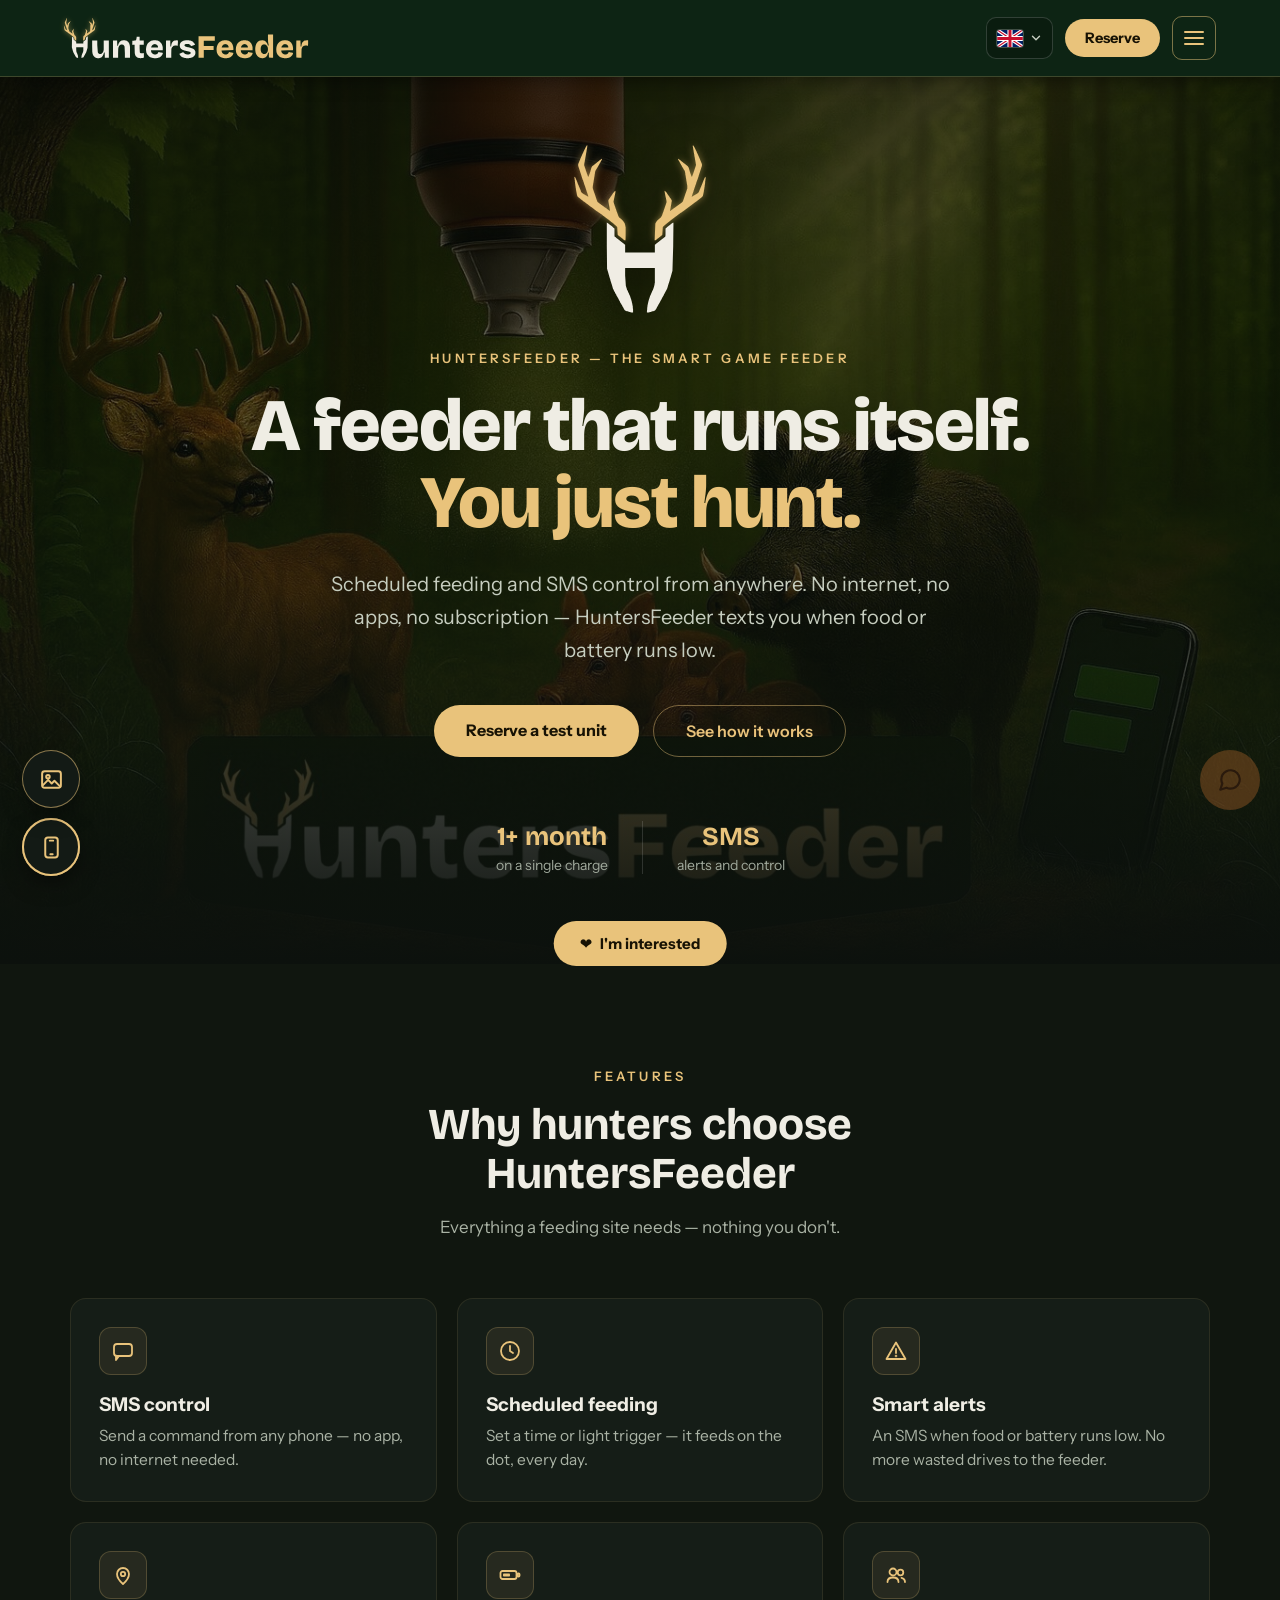
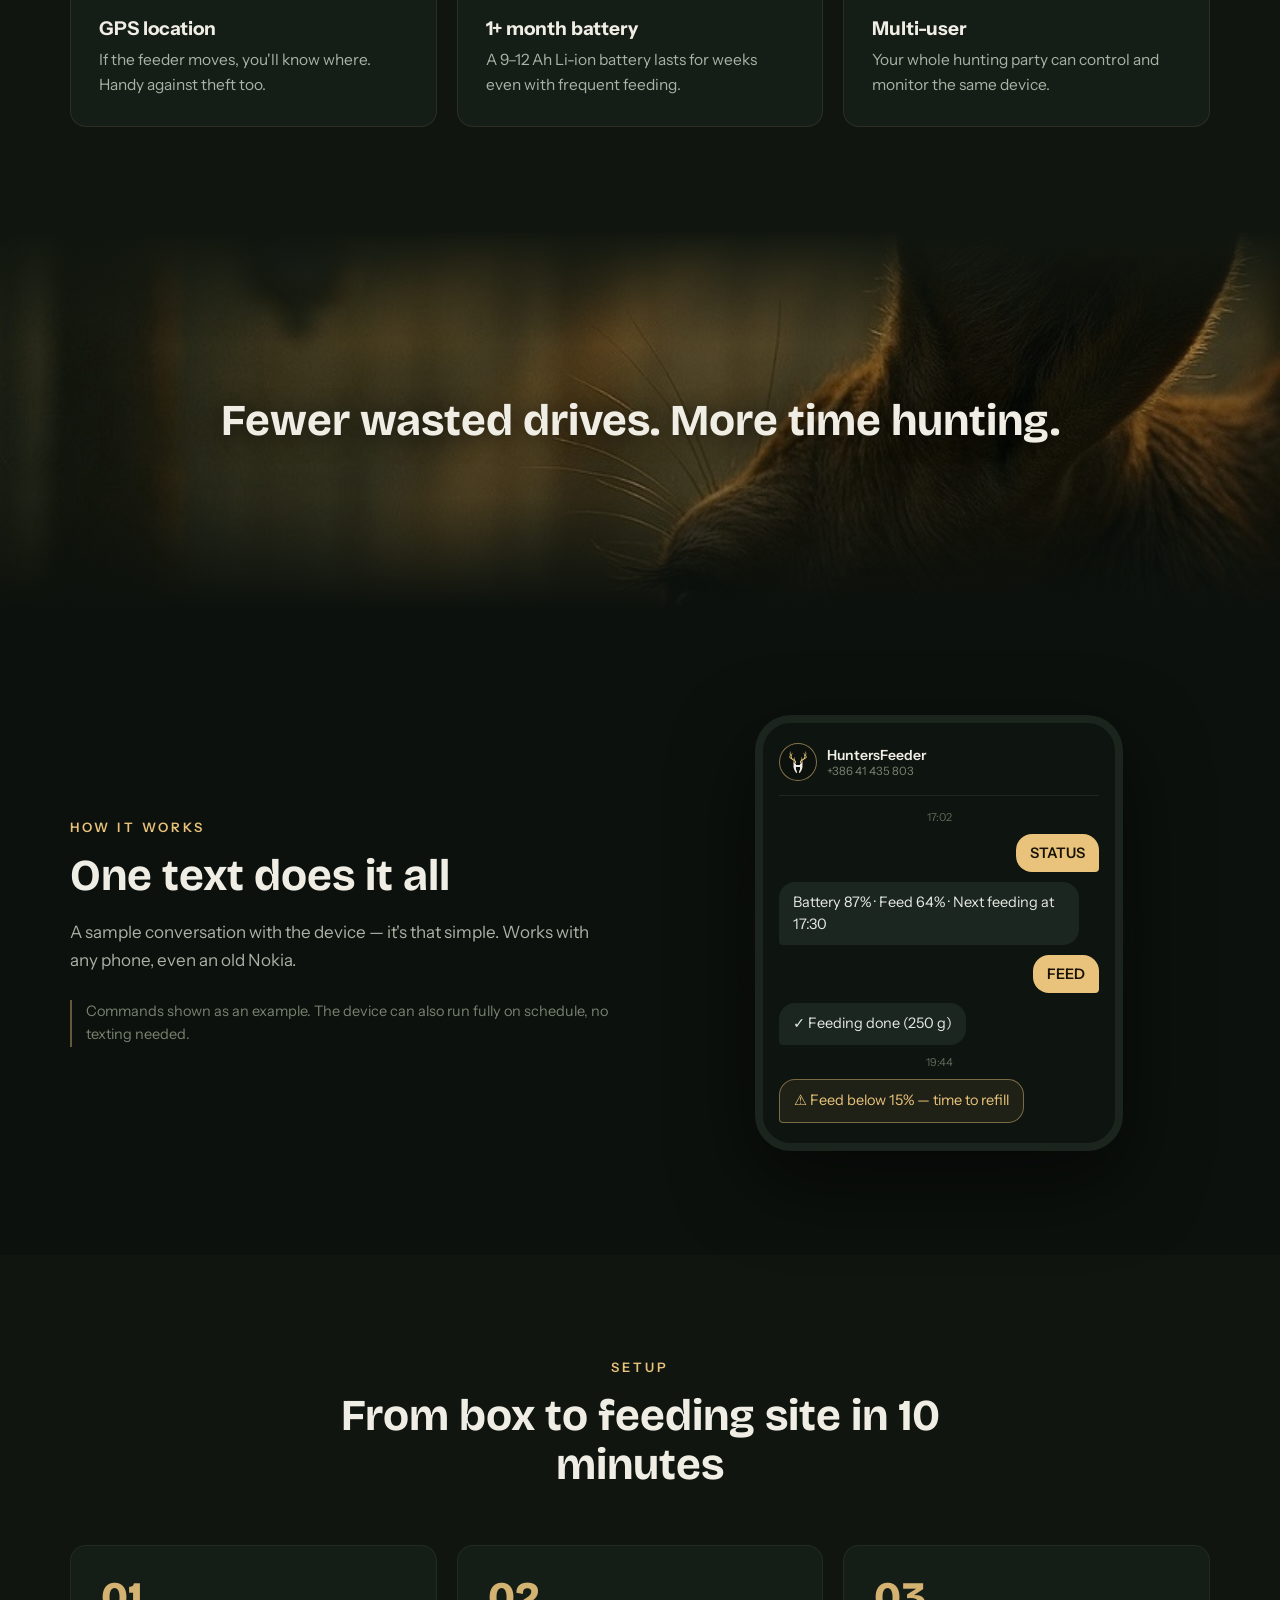
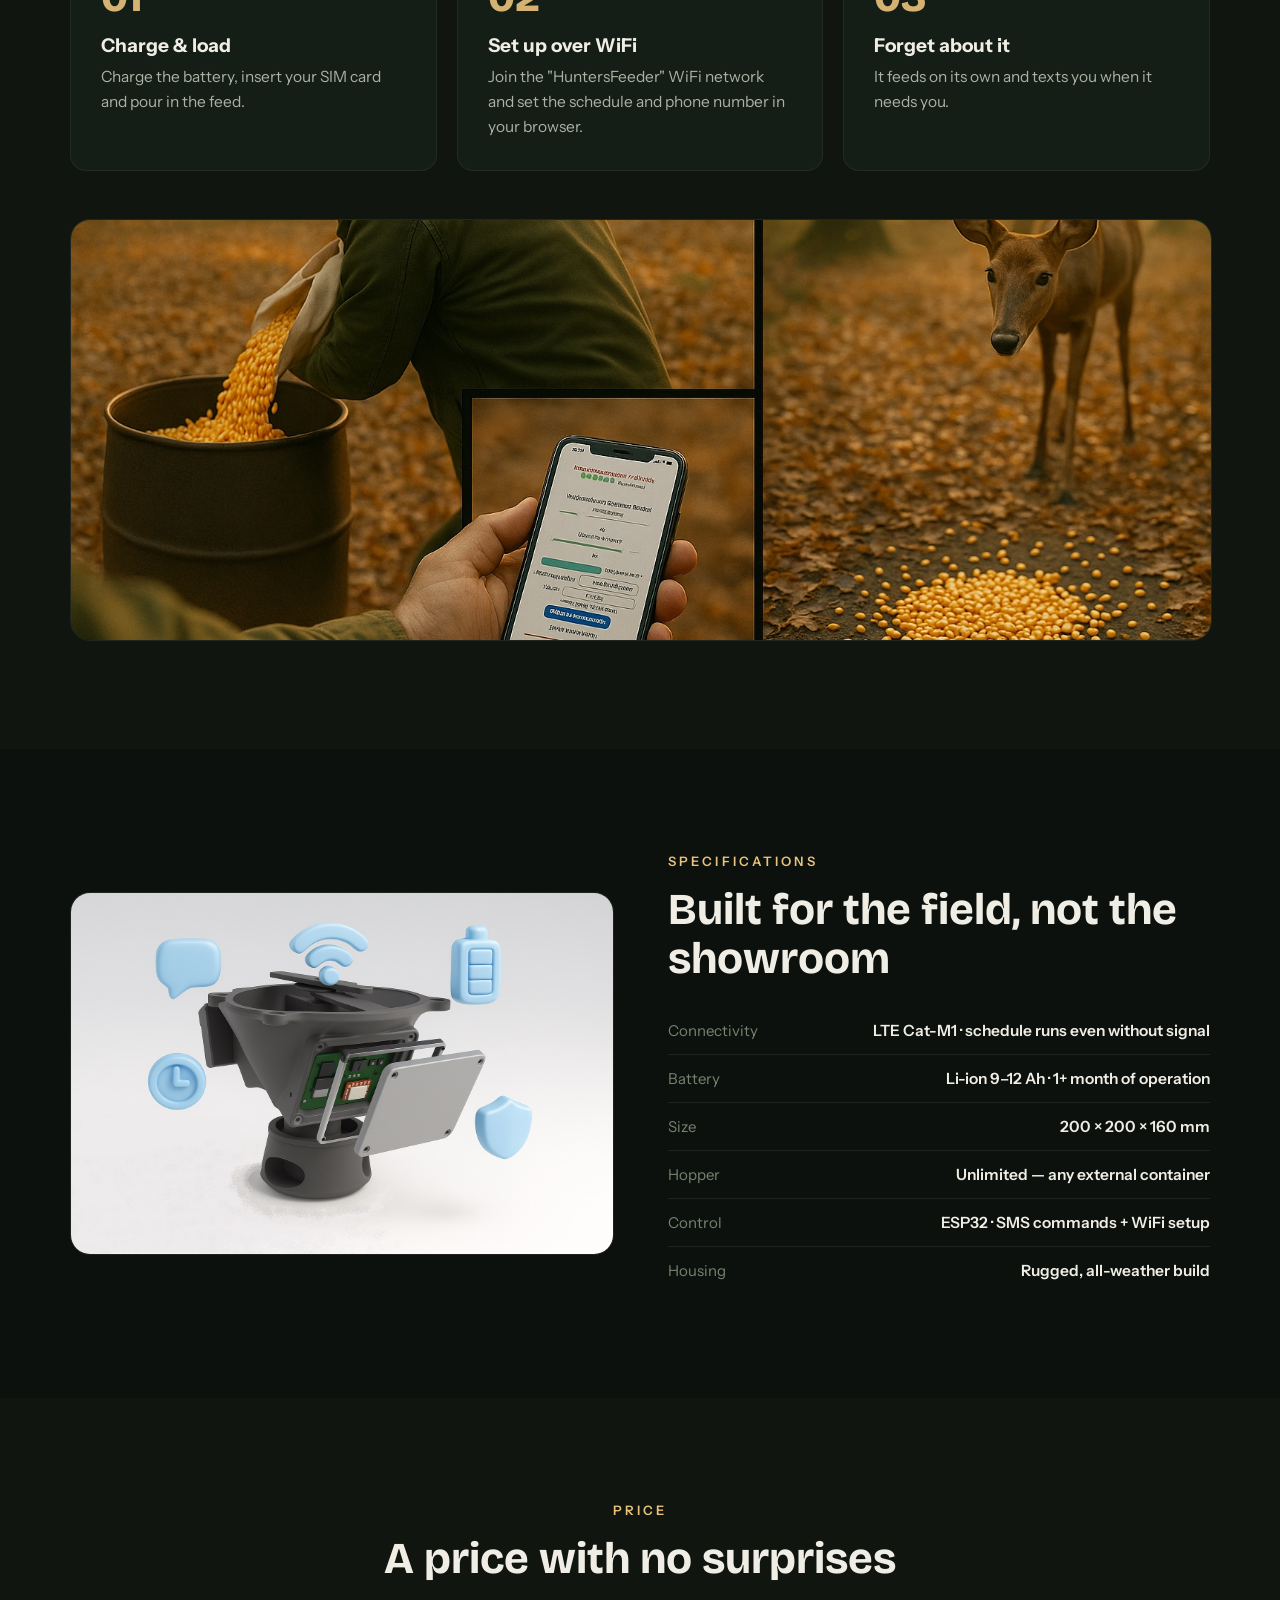
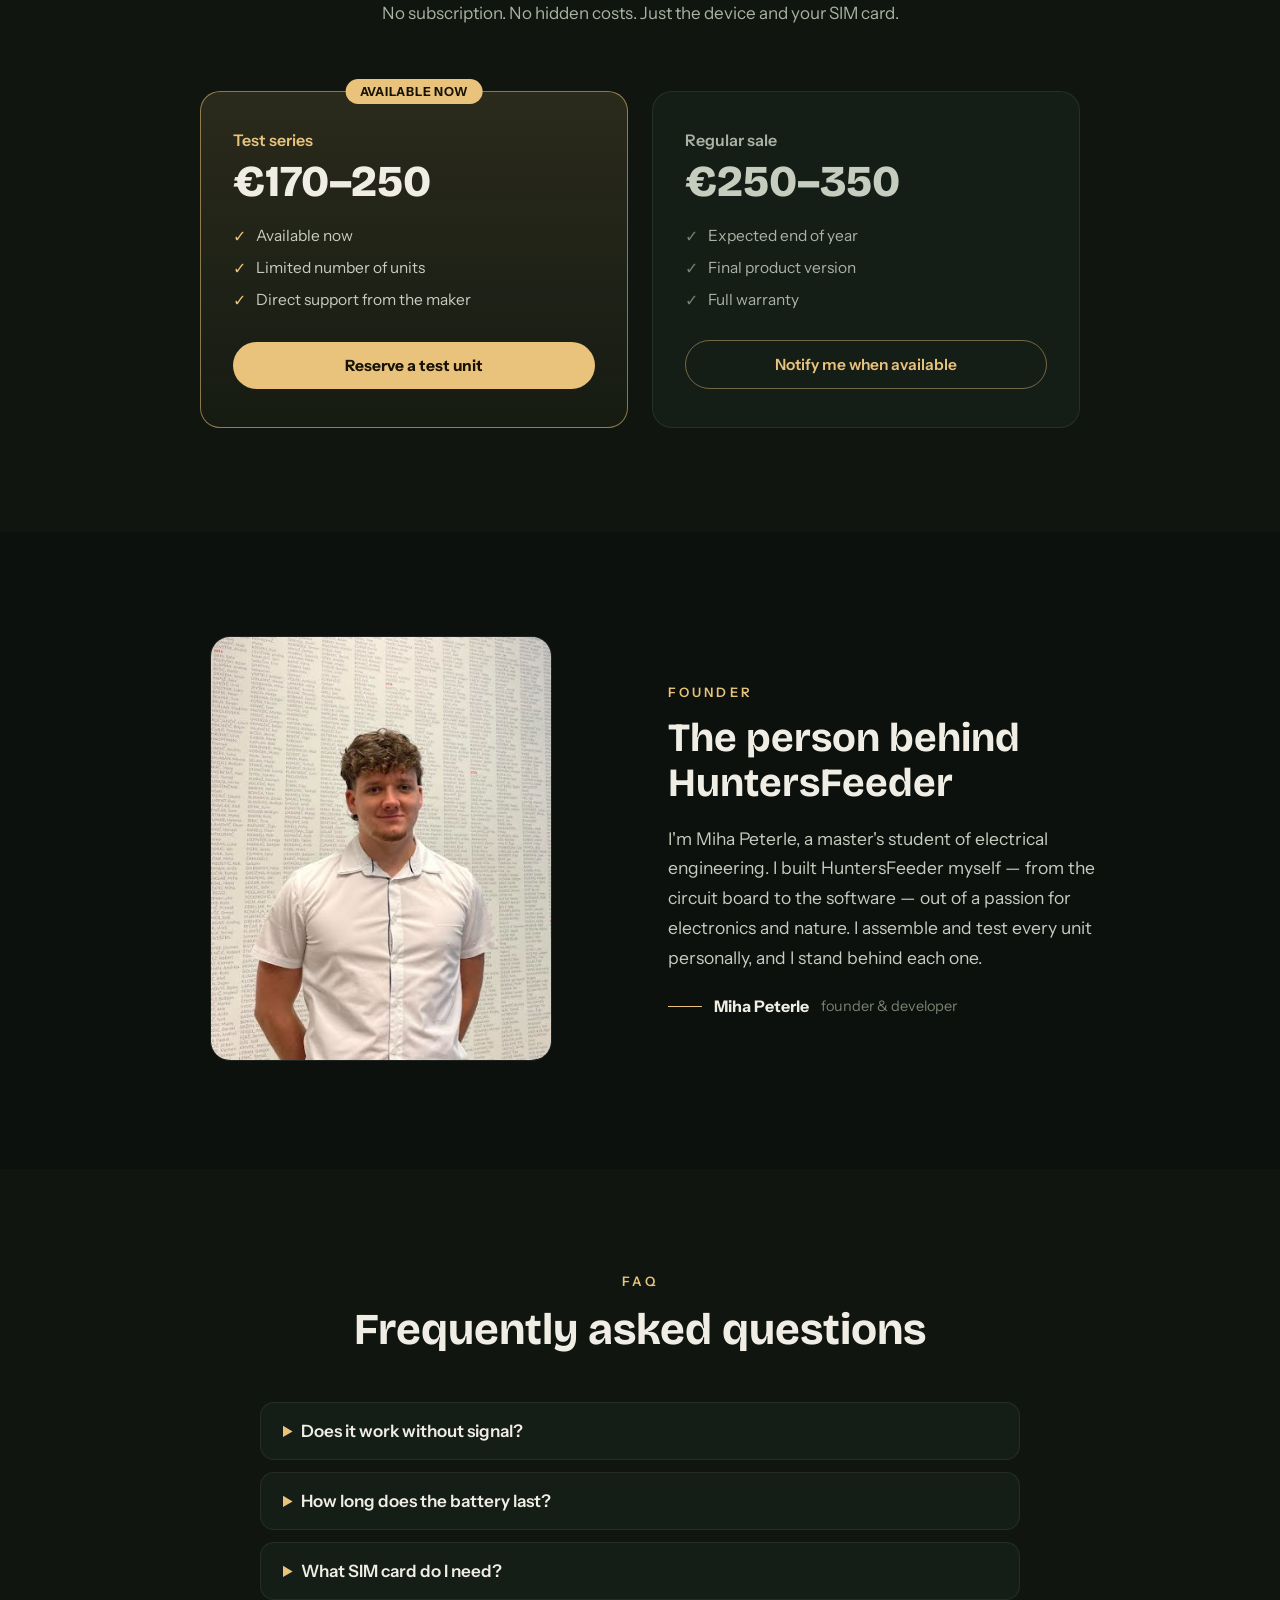
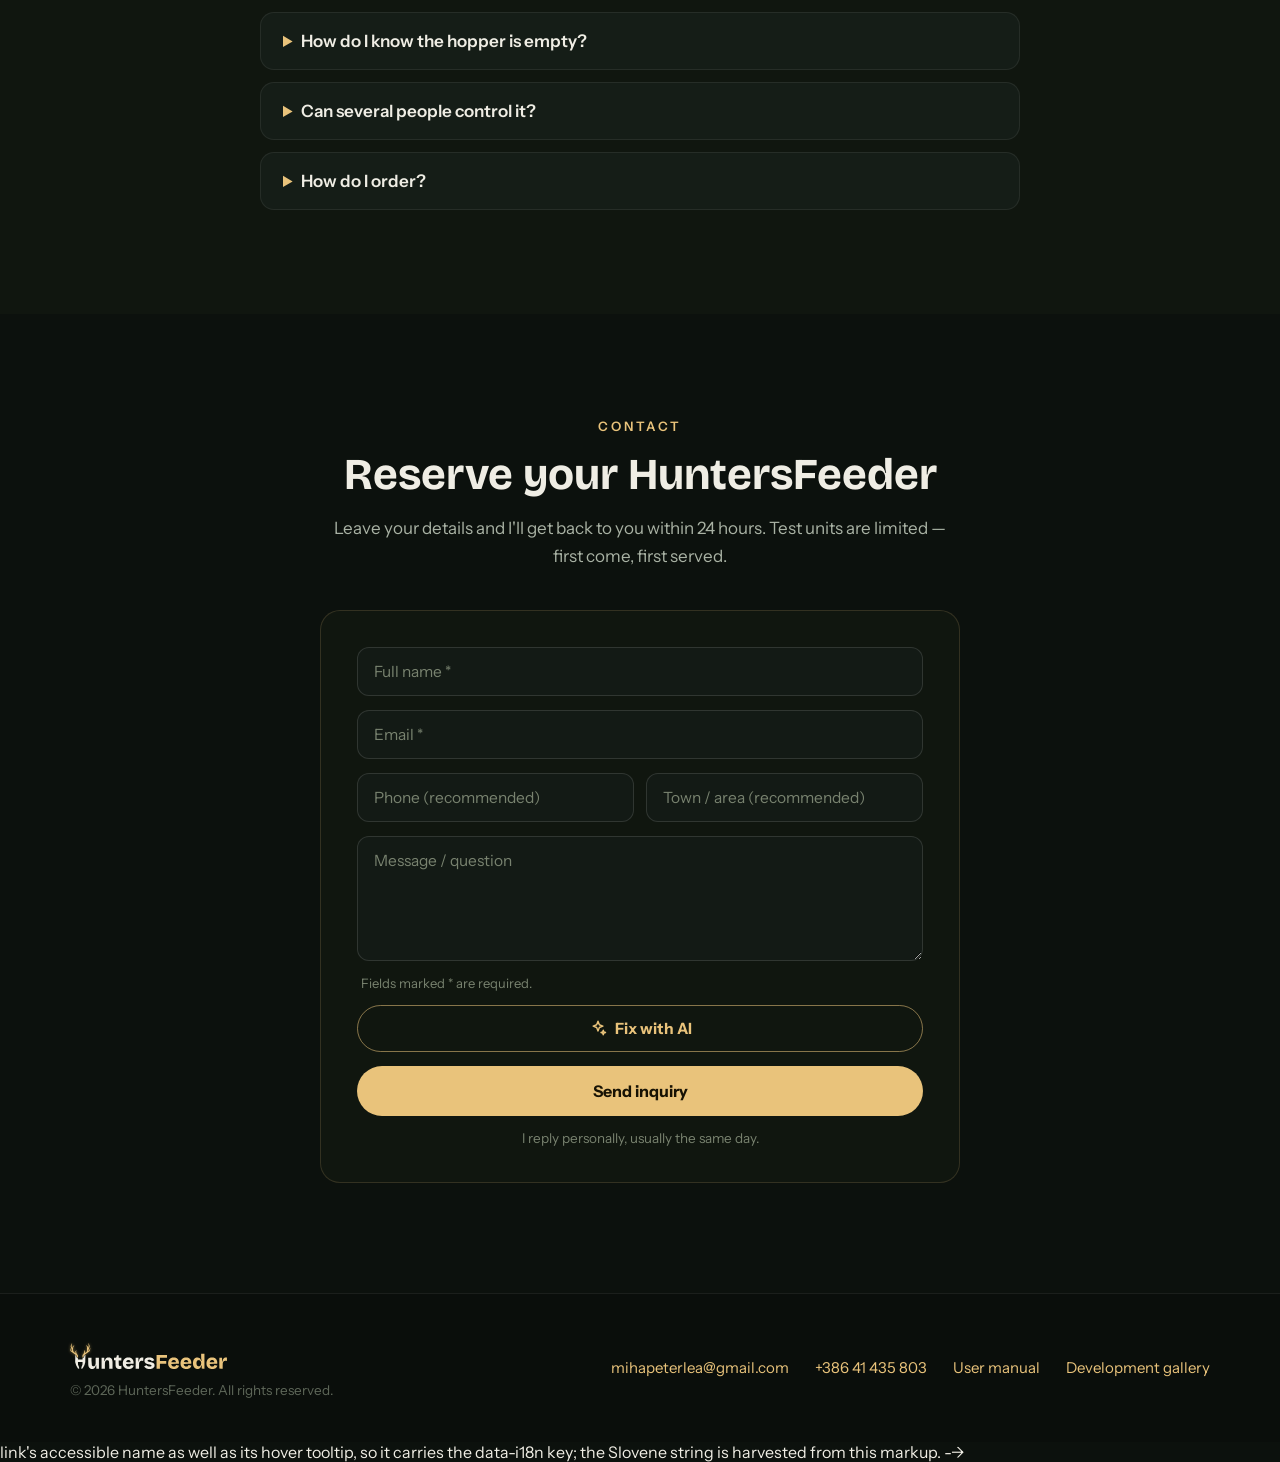
==== commit 416dfd43: "Search engines: canonical, hreflang, site name, sitemap - Each language has its own address (?lang=e" ====
--- a/index.html
+++ b/index.html
@@ -5,6 +5,27 @@
 <meta name="viewport" content="width=device-width, initial-scale=1.0">
 <title>HuntersFeeder – Pametna rešitev za sodobne lovce</title>
 <meta name="description" content="HuntersFeeder – pametni krmilnik za divjad. Samodejno krmljenje po urniku in SMS-nadzor od koderkoli. Brez interneta, brez aplikacij, brez naročnine.">
+<!-- Search engines: one URL per language (?lang=xx), the canonical follows it.
+     Without ?lang the page is Slovenian for crawlers (see initLang). -->
+<script>(function(){var l=new URLSearchParams(location.search).get('lang'),ok=['en','hr','it','de'];
+var c=document.createElement('link');c.rel='canonical';c.href='https://huntersfeeder.com/'+(ok.indexOf(l)>-1?'?lang='+l:'');document.head.appendChild(c);})();</script>
+<link rel="alternate" hreflang="sl" href="https://huntersfeeder.com/">
+<link rel="alternate" hreflang="en" href="https://huntersfeeder.com/?lang=en">
+<link rel="alternate" hreflang="hr" href="https://huntersfeeder.com/?lang=hr">
+<link rel="alternate" hreflang="it" href="https://huntersfeeder.com/?lang=it">
+<link rel="alternate" hreflang="de" href="https://huntersfeeder.com/?lang=de">
+<link rel="alternate" hreflang="x-default" href="https://huntersfeeder.com/">
+<meta property="og:site_name" content="HuntersFeeder">
+<meta property="og:type" content="website">
+<meta property="og:url" content="https://huntersfeeder.com/">
+<meta property="og:title" content="HuntersFeeder – Pametna rešitev za sodobne lovce">
+<meta property="og:description" content="Pametni krmilnik za divjad: samodejno krmljenje po urniku in SMS-nadzor od koderkoli. Brez interneta, brez aplikacij, brez naročnine.">
+<meta property="og:image" content="https://huntersfeeder.com/Slike/Ozadje.jpeg">
+<meta property="og:locale" content="sl_SI">
+<meta name="twitter:card" content="summary_large_image">
+<script type="application/ld+json">{"@context":"https://schema.org","@graph":[
+ {"@type":"WebSite","name":"HuntersFeeder","alternateName":"Hunters Feeder","url":"https://huntersfeeder.com/","inLanguage":["sl","en","hr","it","de"]},
+ {"@type":"Organization","name":"HuntersFeeder","url":"https://huntersfeeder.com/","logo":"https://huntersfeeder.com/Slike/logo/apple-touch-icon.png","email":"mihapeterlea@gmail.com"}]}</script>
 <link rel="icon" href="Slike/logo/favicon.svg" type="image/svg+xml">
 <link rel="icon" href="Slike/logo/favicon-32.png" sizes="32x32" type="image/png">
 <link rel="apple-touch-icon" href="Slike/logo/apple-touch-icon.png">
@@ -723,11 +744,19 @@
   window.hfSetLang = applyLang;
 
   function initLang() {
-    var l = null;
-    try { l = localStorage.getItem('hf_lang'); } catch (e) {}
+    // 1) ?lang=xx in the address (shared links, search results)  2) the visitor's
+    // earlier choice  3) the browser language -- except for search-engine crawlers,
+    // which always get the Slovenian default so the main address is indexed in
+    // Slovenian (other languages have their own ?lang= addresses, see <head>).
+    var l = new URLSearchParams(location.search).get('lang');
+    if (LANGS.indexOf(l) === -1) {
+      l = null;
+      try { l = localStorage.getItem('hf_lang'); } catch (e) {}
+    }
     if (!l || LANGS.indexOf(l) === -1) {
+      var bot = /bot|crawl|spider|slurp|inspection|lighthouse|preview|facebookexternalhit/i.test(navigator.userAgent);
       var n = (navigator.language || '').slice(0, 2).toLowerCase();
-      l = LANGS.indexOf(n) !== -1 ? n : 'sl';
+      l = (!bot && LANGS.indexOf(n) !== -1) ? n : 'sl';
     }
     applyLang(l);
   }
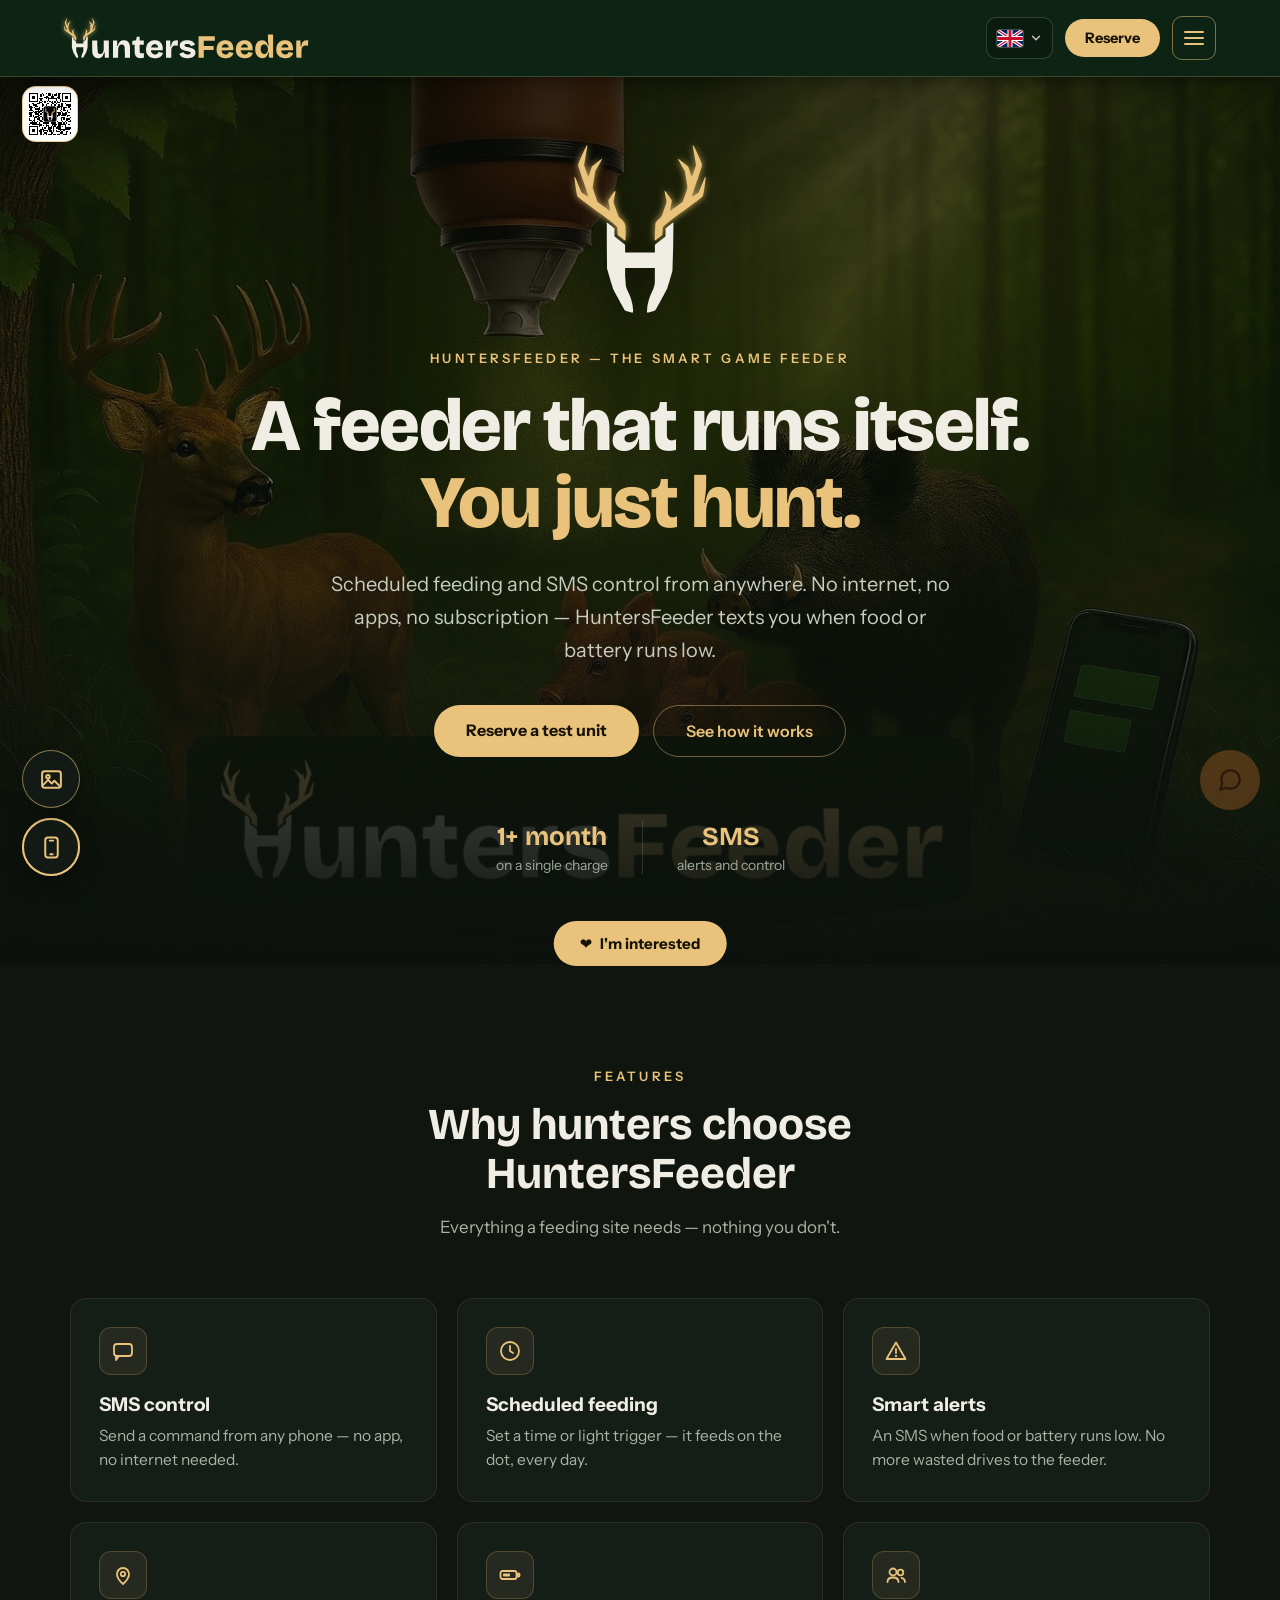
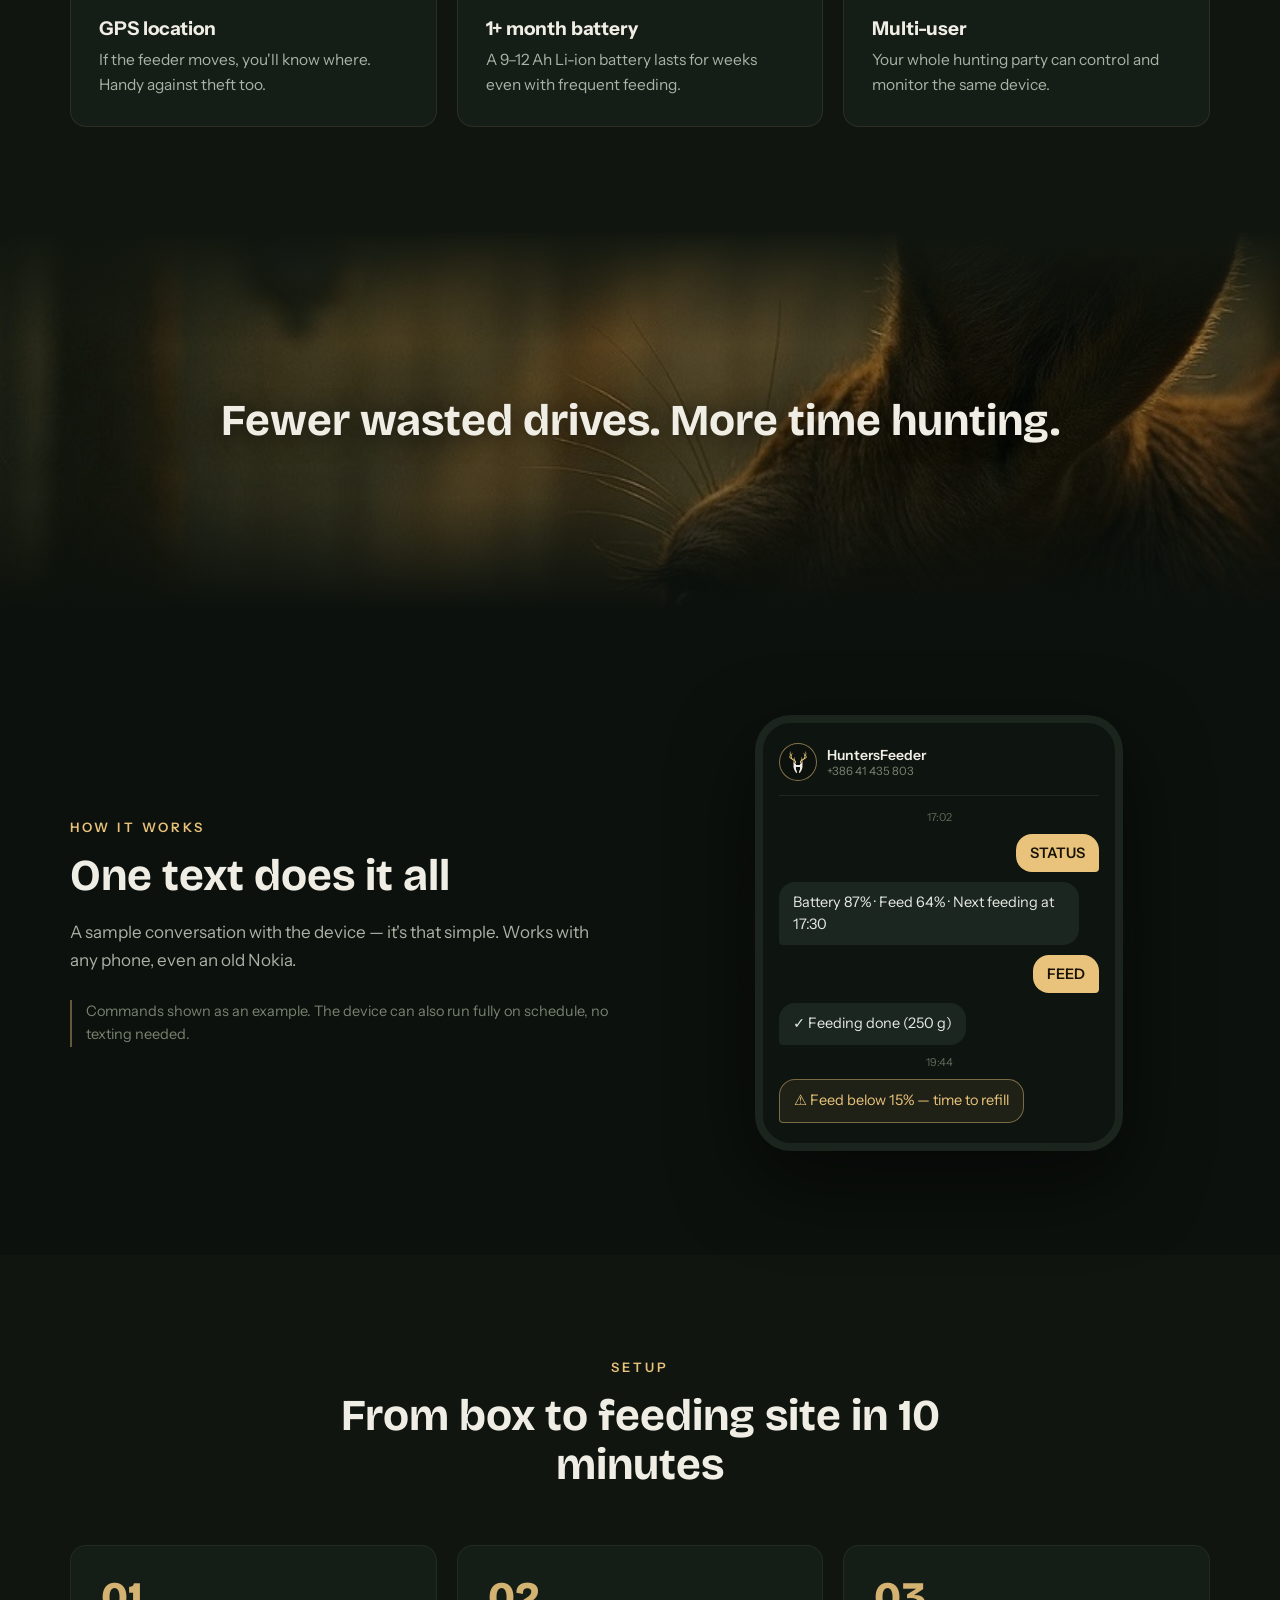
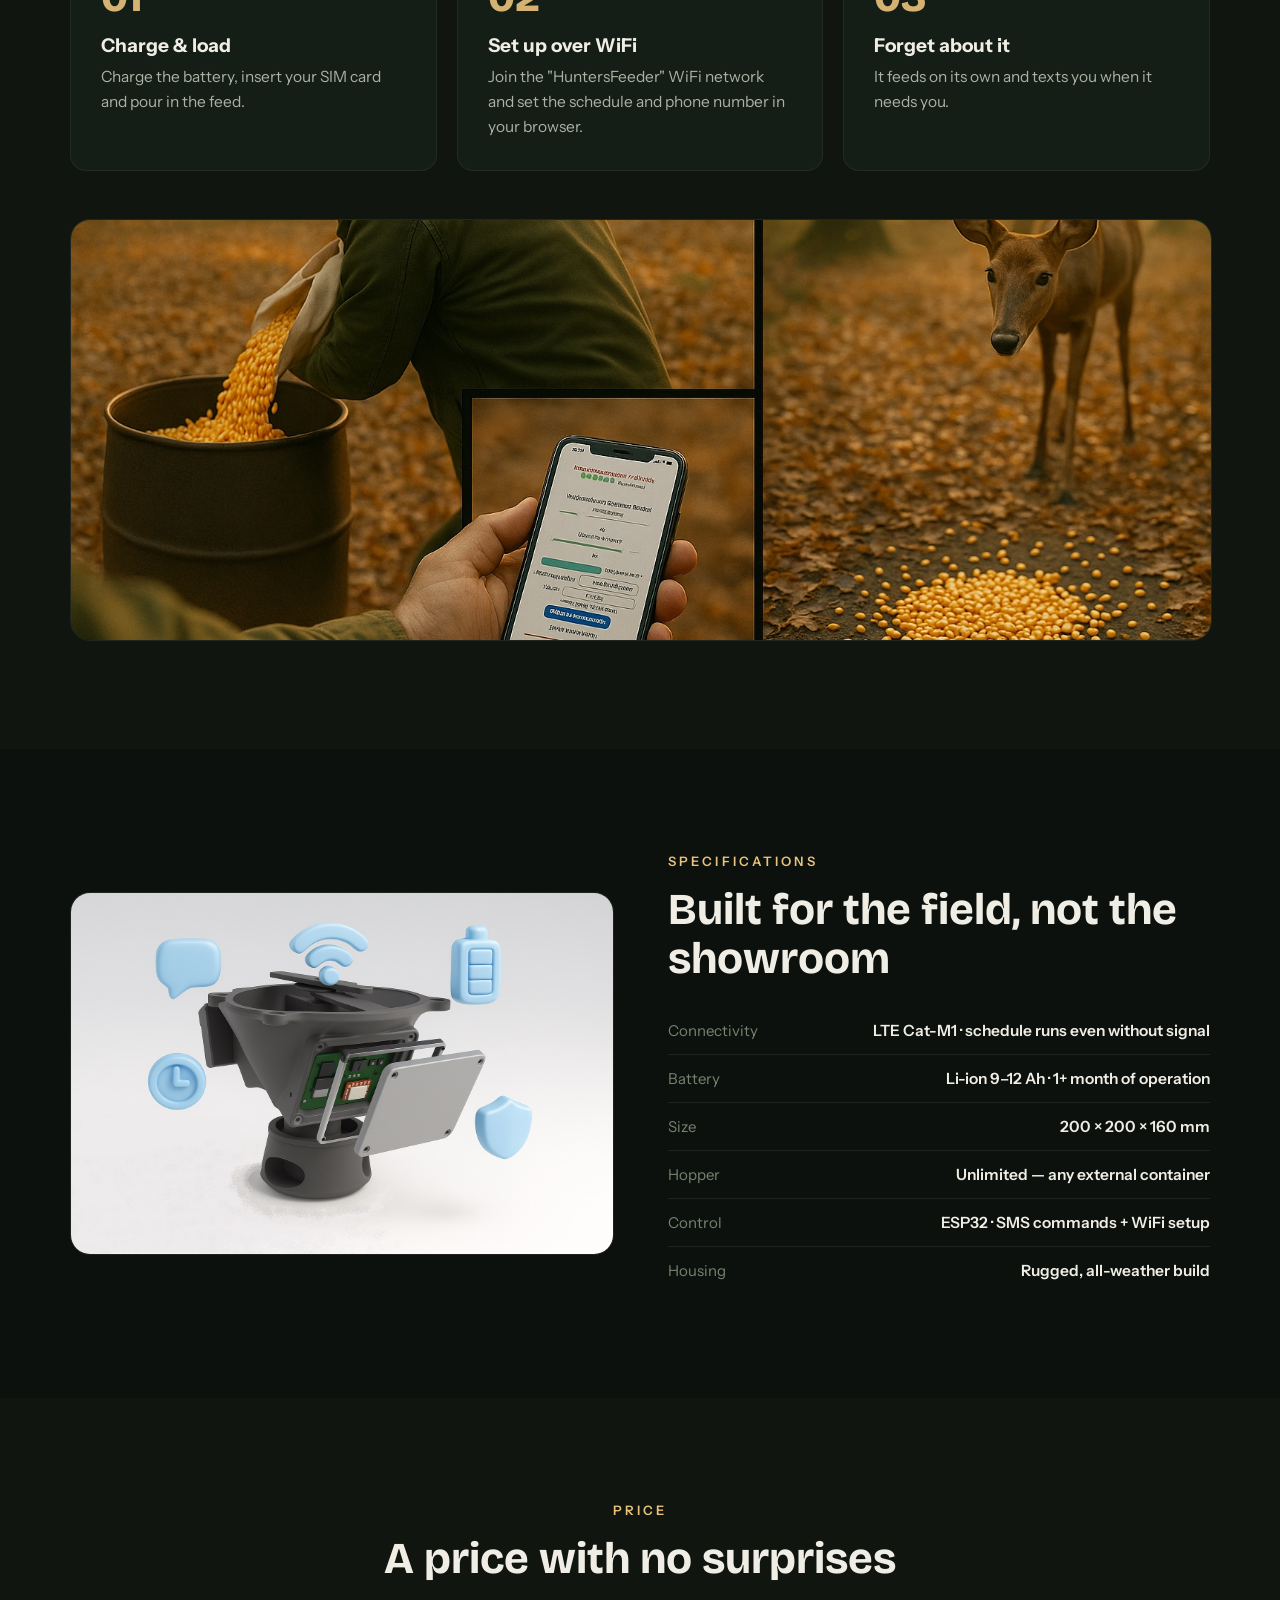
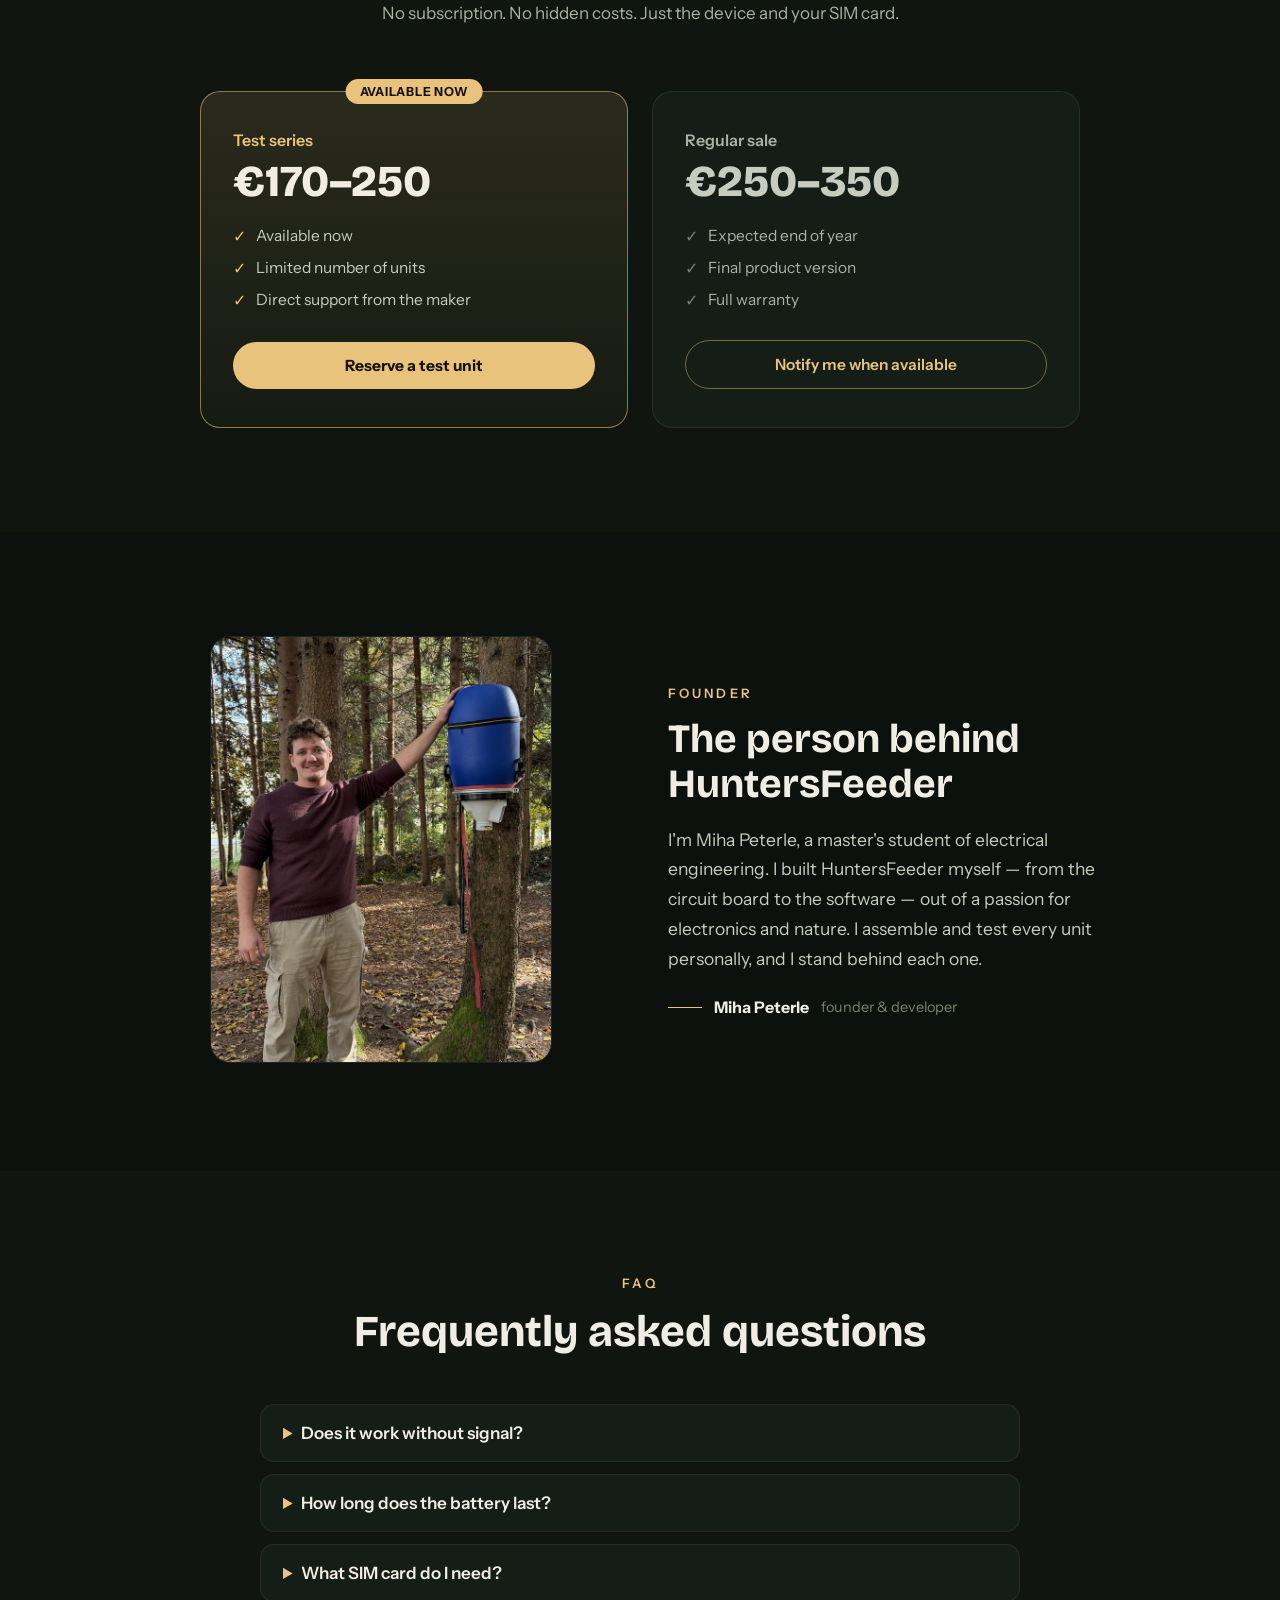
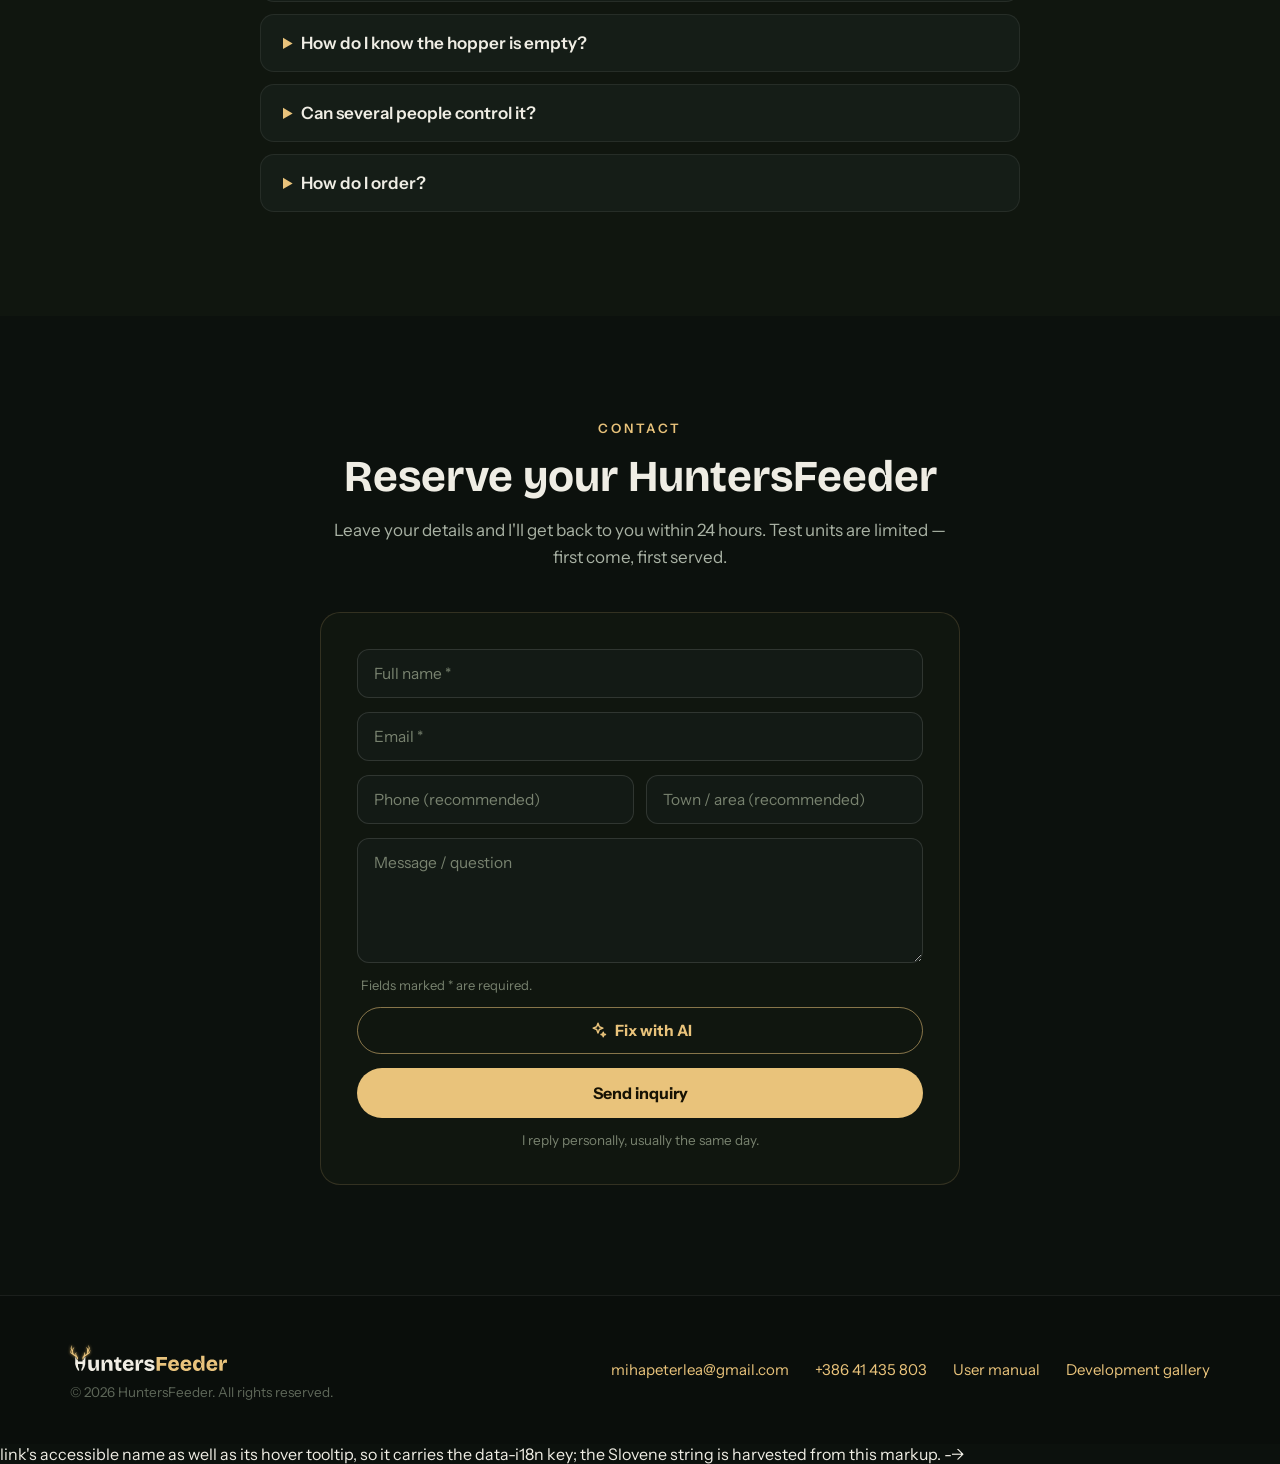
==== commit 6d821a96: "QR share button back, gallery zoom + scrubber, field photos and videos - Breathing QR button (top le" ====
--- a/index.html
+++ b/index.html
@@ -374,7 +374,7 @@
 <section id="onas" data-screen-label="Ustanovitelj" style="padding:104px 24px;background:#0C110D">
   <div style="max-width:980px;margin:0 auto;display:grid;grid-template-columns:repeat(auto-fit,minmax(280px,1fr));gap:56px;align-items:center">
     <div data-reveal="0" style="text-align:center">
-      <img src="Slike/Slika4.jpeg" alt="Miha Peterle, ustanovitelj HuntersFeeder" style="width:100%;max-width:340px;border-radius:20px;border:1px solid rgba(255,255,255,0.08)">
+      <img src="Slike/Ustanovitelj.jpeg" alt="Miha Peterle, ustanovitelj HuntersFeeder, s krmilnico v gozdu" style="width:100%;max-width:340px;border-radius:20px;border:1px solid rgba(255,255,255,0.08)">
     </div>
     <div data-reveal="80">
       <div data-i18n="fo_k" style="font-size:13px;letter-spacing:0.24em;text-transform:uppercase;color:#E9C37B;font-weight:600;margin-bottom:16px">Ustanovitelj</div>
@@ -1095,5 +1095,162 @@
   sync();
 })();
 </script>
+<!-- ==========================================================
+     Share QR. A breathing QR button top-left, just under the nav (the
+     corner itself is the logo). Tap -> full screen: thank-you line, the QR,
+     the link with a copy button. Tap the QR -> Share / Save / Cancel.
+     Tap anywhere around it (or Esc) -> back to the page.
+     Self-contained: its own texts in five languages, follows hf-lang-change.
+========================================================== -->
+<style>
+#qrBtn{position:fixed;left:22px;top:86px;z-index:70;width:56px;height:56px;padding:6px;border-radius:14px;
+  background:#fff;border:1px solid rgba(233,195,123,.8);cursor:pointer;
+  animation:qrBreath 3.2s ease-in-out infinite}
+#qrBtn img{width:100%;height:100%;display:block;image-rendering:auto}
+#qrBtn:focus-visible{outline:2px solid #E9C37B;outline-offset:3px}
+@keyframes qrBreath{
+  0%,100%{transform:scale(1);box-shadow:0 0 6px 1px rgba(233,195,123,.35)}
+  50%{transform:scale(1.06);box-shadow:0 0 22px 6px rgba(233,195,123,.7)}}
+@media (max-width:640px){#qrBtn{left:16px;top:76px;width:50px;height:50px;padding:5px}}
+#qrOv{position:fixed;inset:0;z-index:200;display:none;flex-direction:column;align-items:center;justify-content:center;
+  gap:22px;padding:24px 16px;background:rgba(8,11,9,.96);text-align:center}
+#qrOv.on{display:flex}
+#qrOv .thx{max-width:30ch;margin:0;font-family:'Bricolage Grotesque',sans-serif;font-weight:700;
+  font-size:clamp(20px,4.6vw,30px);line-height:1.25;color:#EFEDE4}
+#qrOv .code{position:relative;background:#fff;border-radius:22px;padding:18px;cursor:pointer;border:0;
+  box-shadow:0 0 40px 6px rgba(233,195,123,.35)}
+#qrOv .code img{display:block;width:min(70vw,52vh,360px);height:auto;image-rendering:auto}
+#qrOv .lnk{display:flex;align-items:center;gap:8px;max-width:100%;background:#131A15;
+  border:1px solid rgba(233,195,123,.45);border-radius:999px;padding:6px 6px 6px 16px}
+#qrOv .lnk a{color:#E9C37B;font-size:15px;font-weight:600;white-space:nowrap;overflow:hidden;text-overflow:ellipsis}
+#qrOv .lnk button{flex:0 0 auto;display:flex;align-items:center;gap:6px;cursor:pointer;border:0;border-radius:999px;
+  background:#E9C37B;color:#171204;font:inherit;font-size:14px;font-weight:700;padding:8px 14px}
+#qrOv .lnk button svg{width:16px;height:16px}
+#qrOv .menu{position:absolute;left:50%;top:50%;transform:translate(-50%,-50%);display:none;flex-direction:column;
+  min-width:200px;background:#131A15;border:1px solid rgba(255,255,255,.14);border-radius:16px;overflow:hidden;
+  box-shadow:0 20px 50px -10px rgba(0,0,0,.8)}
+#qrOv .menu.on{display:flex}
+#qrOv .menu button{cursor:pointer;border:0;background:none;color:#EFEDE4;font:inherit;font-size:16px;font-weight:600;
+  padding:15px 20px;text-align:center;border-top:1px solid rgba(255,255,255,.08)}
+#qrOv .menu button:first-child{border-top:0}
+#qrOv .menu button:hover{background:#1B2419;color:#E9C37B}
+#qrOv .menu button.cancel{color:#B9BCAE}
+#qrOv .toast{min-height:1.3em;font-size:14px;color:#9FD08A}
+</style>
+
+<button id="qrBtn" type="button" aria-label="QR"><img src="Slike/qr/qr-huntersfeeder.svg" alt=""></button>
+
+<div id="qrOv" role="dialog" aria-modal="true">
+  <p class="thx" id="qrThx"></p>
+  <div class="code" id="qrCode" role="button" tabindex="0">
+    <img src="Slike/qr/qr-huntersfeeder.svg" alt="QR">
+    <div class="menu" id="qrMenu">
+      <button type="button" data-q="share" id="qrShare"></button>
+      <button type="button" data-q="save" id="qrSave"></button>
+      <button type="button" data-q="cancel" class="cancel" id="qrCancel"></button>
+    </div>
+  </div>
+  <div class="lnk">
+    <a id="qrUrl" href="#"></a>
+    <button type="button" id="qrCopy">
+      <svg viewBox="0 0 24 24" fill="none" stroke="currentColor" stroke-width="2" stroke-linecap="round" stroke-linejoin="round" aria-hidden="true"><rect x="9" y="9" width="11" height="11" rx="2"/><path d="M5 15V5a1 1 0 0 1 1-1h10"/></svg>
+      <span id="qrCopyT"></span>
+    </button>
+  </div>
+  <div class="toast" id="qrToast" aria-live="polite"></div>
+</div>
+
+<script>
+(function () {
+  var URL_ = "https://huntersfeeder.com/";
+  var T = {
+    sl: { thx: "Hvala, ker ste se odločili deliti moje trdo delo. To mi veliko pomeni.", copy: "Kopiraj", copied: "Povezava kopirana",
+          share: "Deli", save: "Shrani", cancel: "Prekliči", btn: "Deli spletno stran (QR koda)" },
+    en: { thx: "Thank you for choosing to share my hard work. It means a lot to me.", copy: "Copy", copied: "Link copied",
+          share: "Share", save: "Save", cancel: "Cancel", btn: "Share this website (QR code)" },
+    hr: { thx: "Hvala što ste odlučili podijeliti moj trud. To mi puno znači.", copy: "Kopiraj", copied: "Poveznica kopirana",
+          share: "Podijeli", save: "Spremi", cancel: "Odustani", btn: "Podijeli web stranicu (QR kod)" },
+    it: { thx: "Grazie per aver scelto di condividere il mio duro lavoro. Significa molto per me.", copy: "Copia", copied: "Link copiato",
+          share: "Condividi", save: "Salva", cancel: "Annulla", btn: "Condividi il sito (codice QR)" },
+    de: { thx: "Danke, dass Sie meine harte Arbeit teilen. Das bedeutet mir sehr viel.", copy: "Kopieren", copied: "Link kopiert",
+          share: "Teilen", save: "Speichern", cancel: "Abbrechen", btn: "Website teilen (QR-Code)" }
+  };
+  var $ = function (id) { return document.getElementById(id); };
+  var ov = $("qrOv"), menu = $("qrMenu"), toast = $("qrToast"), t = T.sl, timer;
+
+  function lang(l) {
+    t = T[l] || T.sl;
+    $("qrThx").textContent = t.thx; $("qrCopyT").textContent = t.copy;
+    $("qrShare").textContent = t.share; $("qrSave").textContent = t.save; $("qrCancel").textContent = t.cancel;
+    $("qrBtn").setAttribute("aria-label", t.btn); $("qrBtn").title = t.btn;
+  }
+  $("qrUrl").textContent = URL_.replace(/^https:\/\//, "").replace(/\/$/, "");
+  $("qrUrl").href = URL_;
+  lang(document.documentElement.lang);
+  document.addEventListener("hf-lang-change", function (e) { lang(e.detail); });
+
+  function say(msg) { toast.textContent = msg; clearTimeout(timer); timer = setTimeout(function () { toast.textContent = ""; }, 2200); }
+  function open() { ov.classList.add("on"); document.body.style.overflow = "hidden"; $("qrCode").focus(); }
+  $("qrCode").addEventListener("keydown", function (e) {
+    if (e.key === "Enter" || e.key === " ") { e.preventDefault(); menu.classList.toggle("on"); }
+  });
+  function close() { ov.classList.remove("on"); menu.classList.remove("on"); document.body.style.overflow = ""; $("qrBtn").focus(); }
+
+  function copy() {
+    var done = function () { say(t.copied); };
+    if (navigator.clipboard && window.isSecureContext) {
+      navigator.clipboard.writeText(URL_).then(done, fallback);
+    } else fallback();
+    function fallback() {
+      var ta = document.createElement("textarea");
+      ta.value = URL_; ta.style.position = "fixed"; ta.style.opacity = "0";
+      document.body.appendChild(ta); ta.select();
+      try { document.execCommand("copy"); done(); } catch (e) {}
+      ta.remove();
+    }
+  }
+
+  function save() {
+    var a = document.createElement("a");
+    a.href = "Slike/qr/HuntersFeeder-QR.png"; a.download = "HuntersFeeder-QR.png";
+    document.body.appendChild(a); a.click(); a.remove();
+  }
+
+  /* Share the QR image together with the link where the phone allows files,
+     otherwise just the link; no share sheet at all (desktop) -> copy. */
+  function share() {
+    var data = { title: "HuntersFeeder", text: "HuntersFeeder", url: URL_ };
+    if (!navigator.share) { copy(); return; }
+    fetch("Slike/qr/HuntersFeeder-QR.png").then(function (r) { return r.blob(); }).then(function (b) {
+      var f = new File([b], "HuntersFeeder-QR.png", { type: "image/png" });
+      if (navigator.canShare && navigator.canShare({ files: [f] })) data.files = [f];
+    }).catch(function () {}).then(function () {
+      navigator.share(data).catch(function () {});
+    });
+  }
+
+  $("qrBtn").addEventListener("click", open);
+  ov.addEventListener("click", function (e) {
+    var q = e.target.closest("[data-q]");
+    if (q) {
+      e.stopPropagation(); menu.classList.remove("on");
+      if (q.dataset.q === "share") share();
+      else if (q.dataset.q === "save") save();
+      return;
+    }
+    if (e.target.closest("#qrCode")) { menu.classList.toggle("on"); return; }
+    if (e.target.closest("#qrCopy")) { copy(); return; }
+    if (e.target.closest("#qrUrl")) { e.preventDefault(); copy(); return; }
+    if (e.target.closest(".lnk")) return;
+    if (menu.classList.contains("on")) { menu.classList.remove("on"); return; }
+    close();
+  });
+  document.addEventListener("keydown", function (e) {
+    if (e.key === "Escape" && ov.classList.contains("on")) {
+      if (menu.classList.contains("on")) menu.classList.remove("on"); else close();
+    }
+  });
+})();
+</script>
 </body>
 </html>
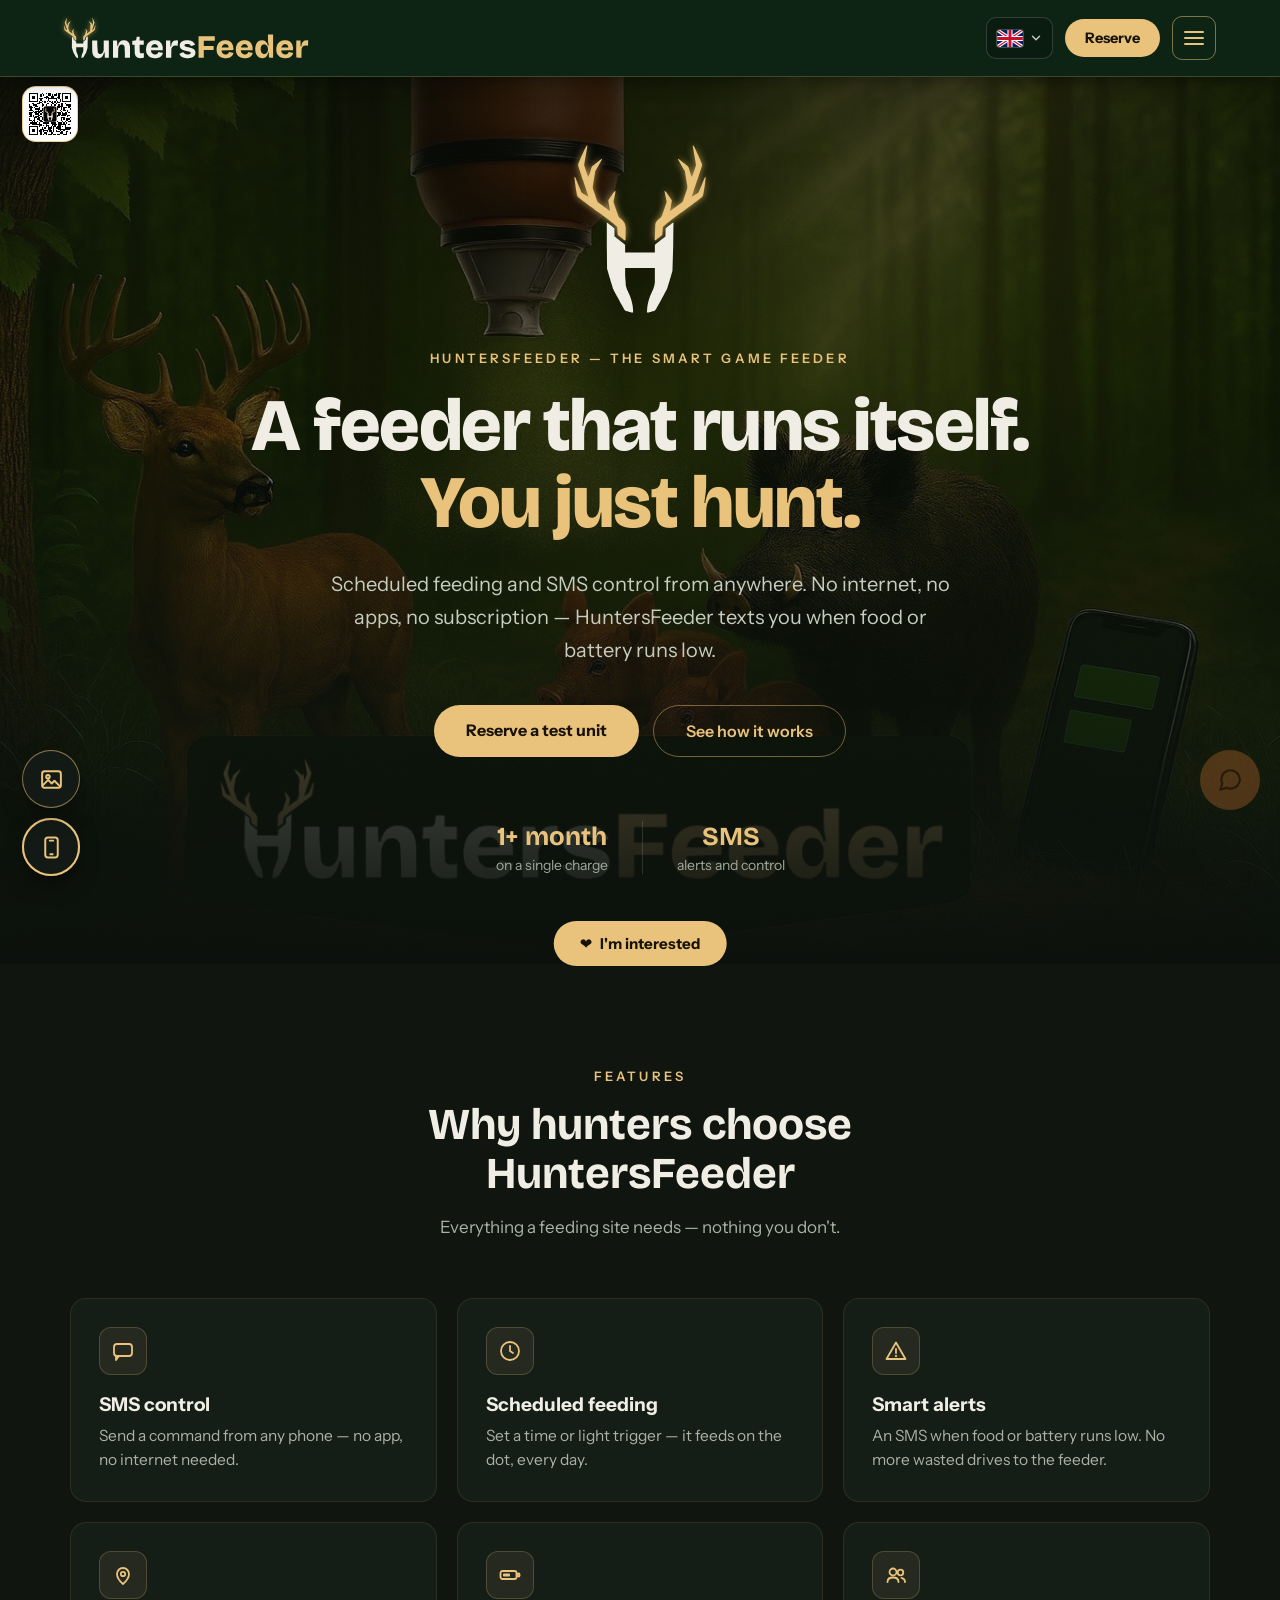
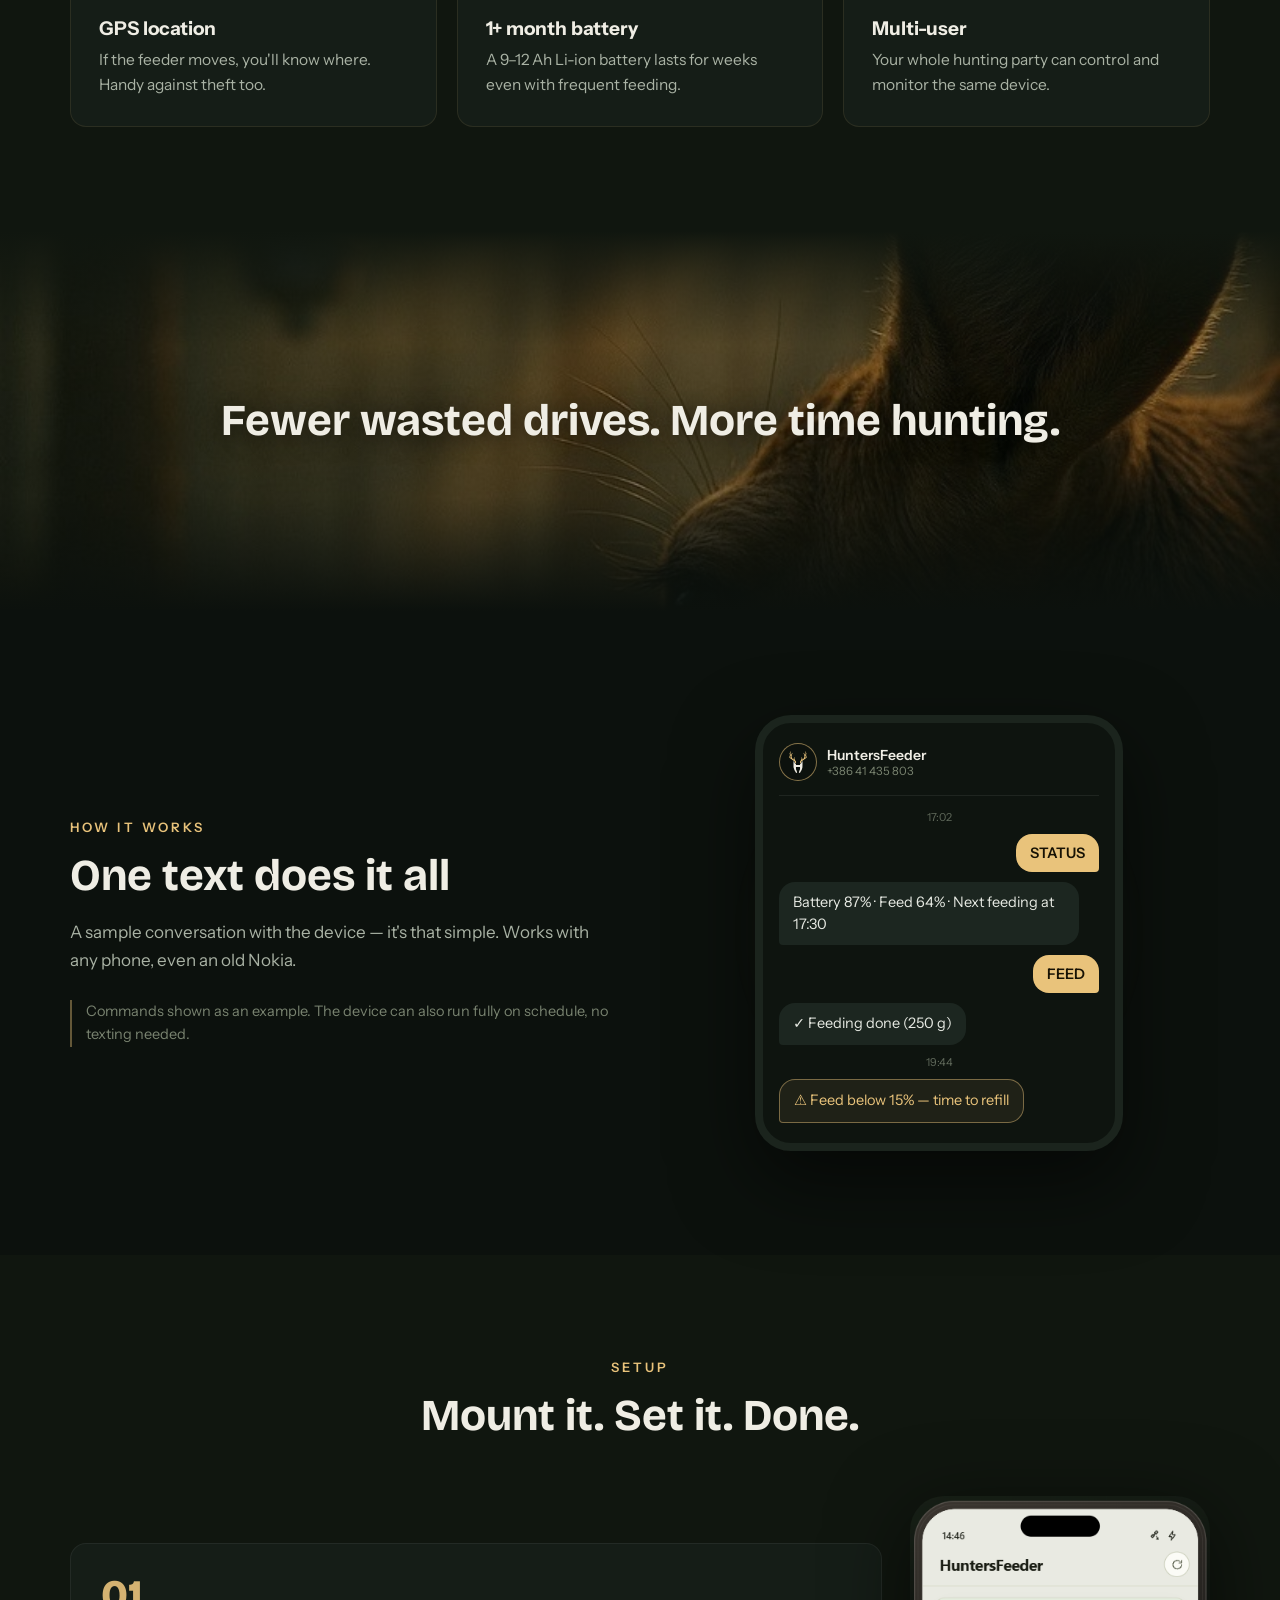
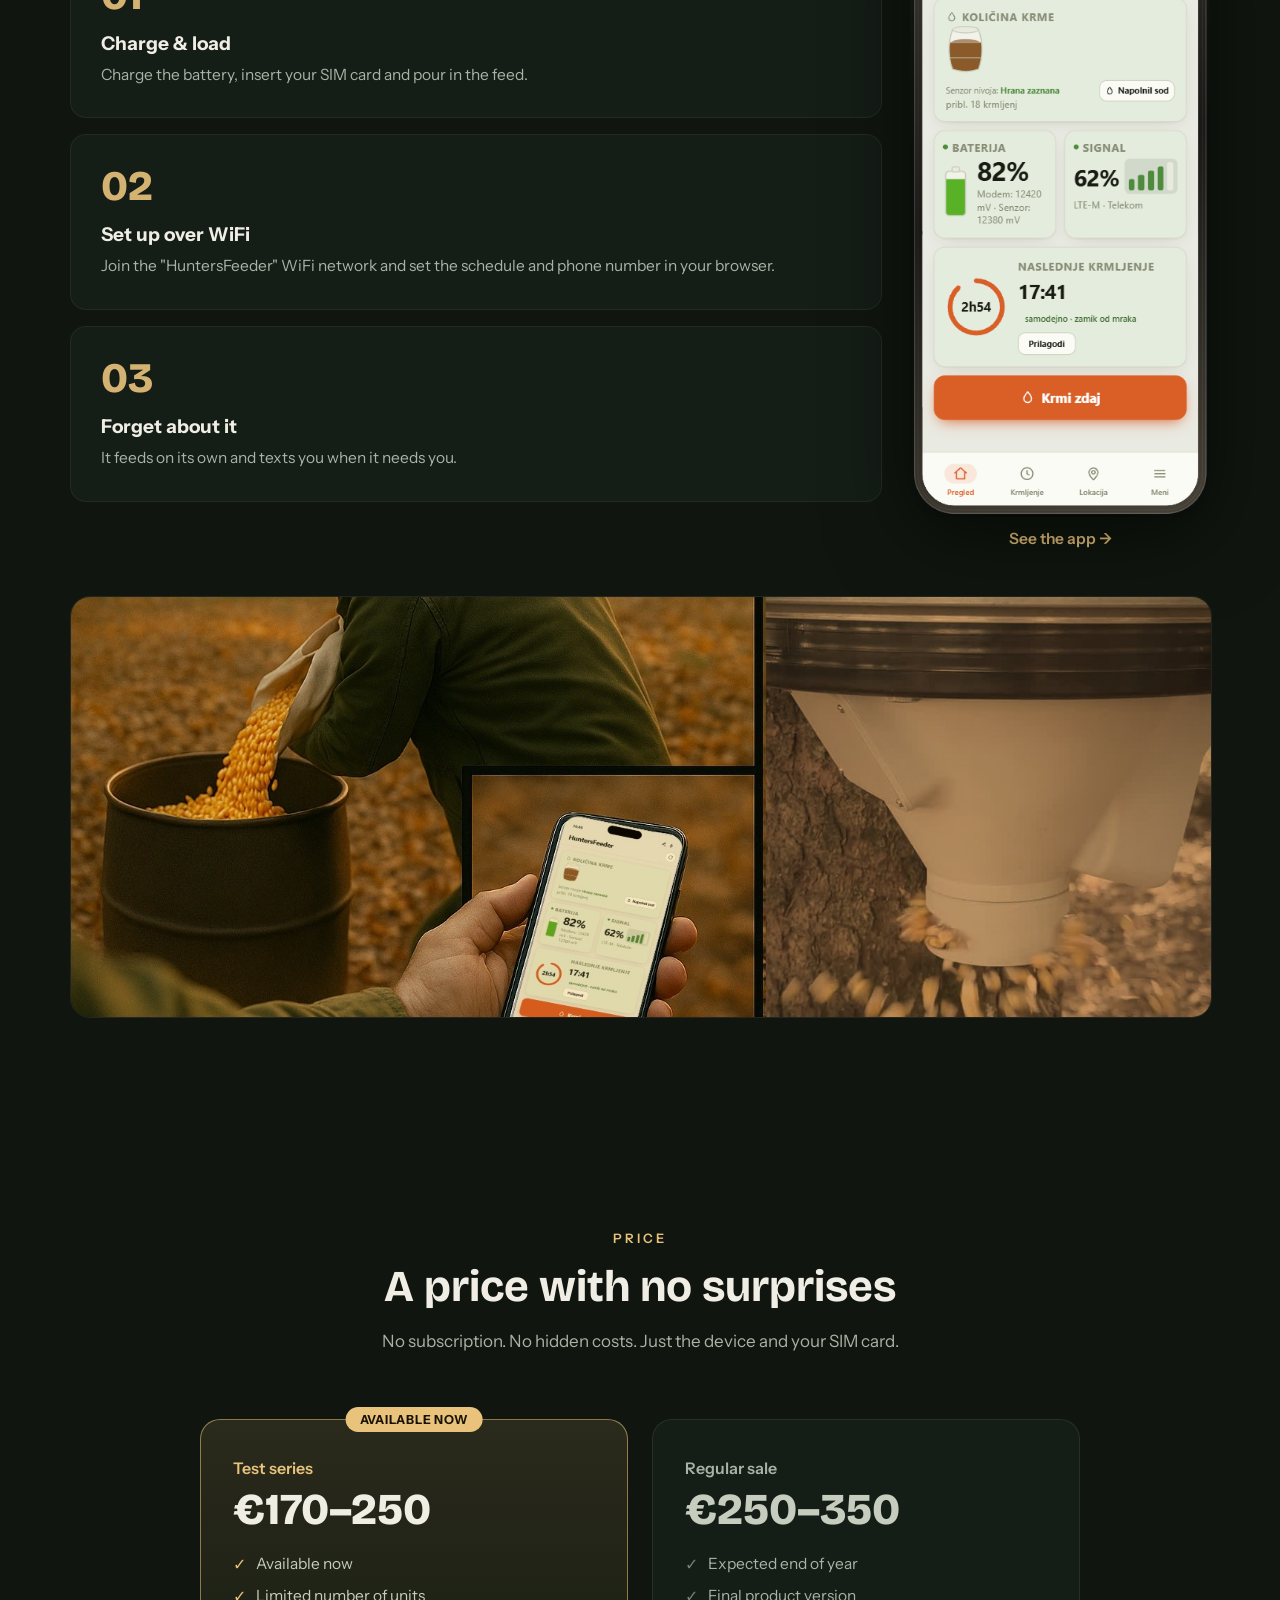
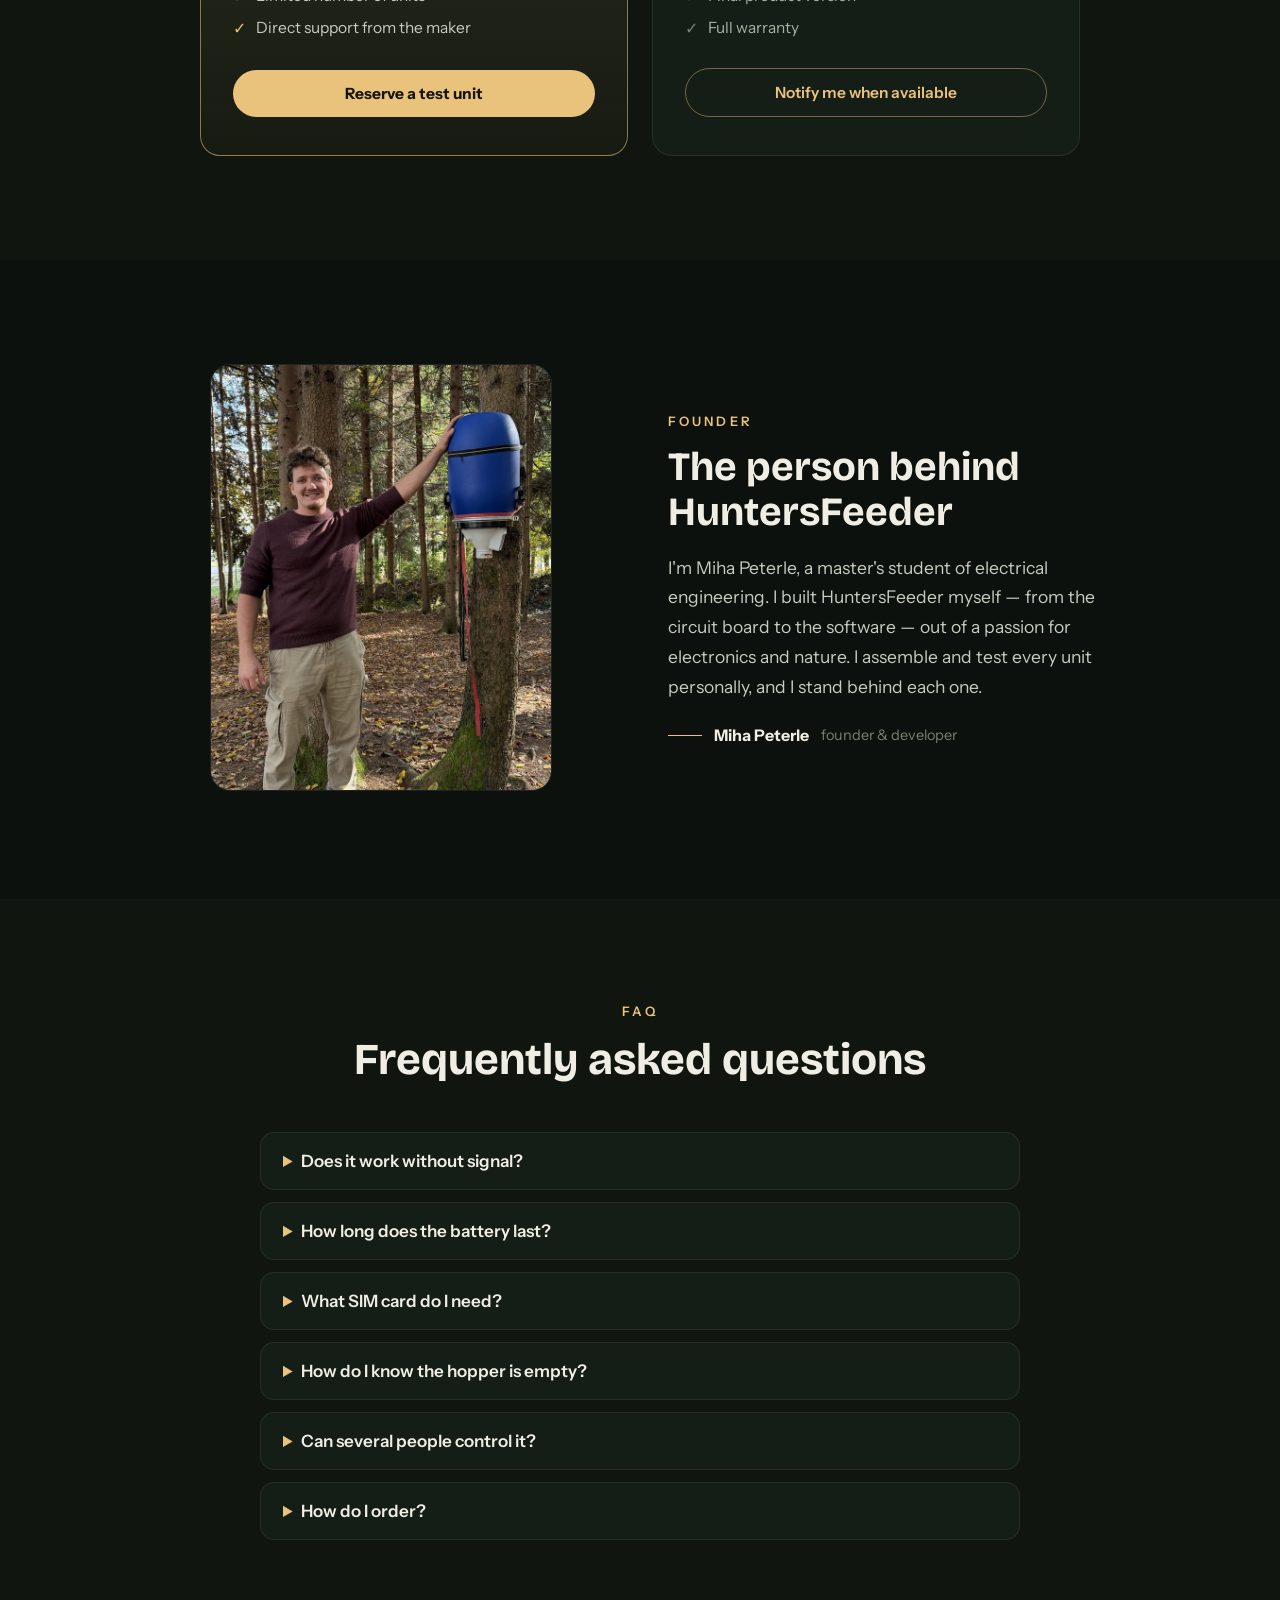
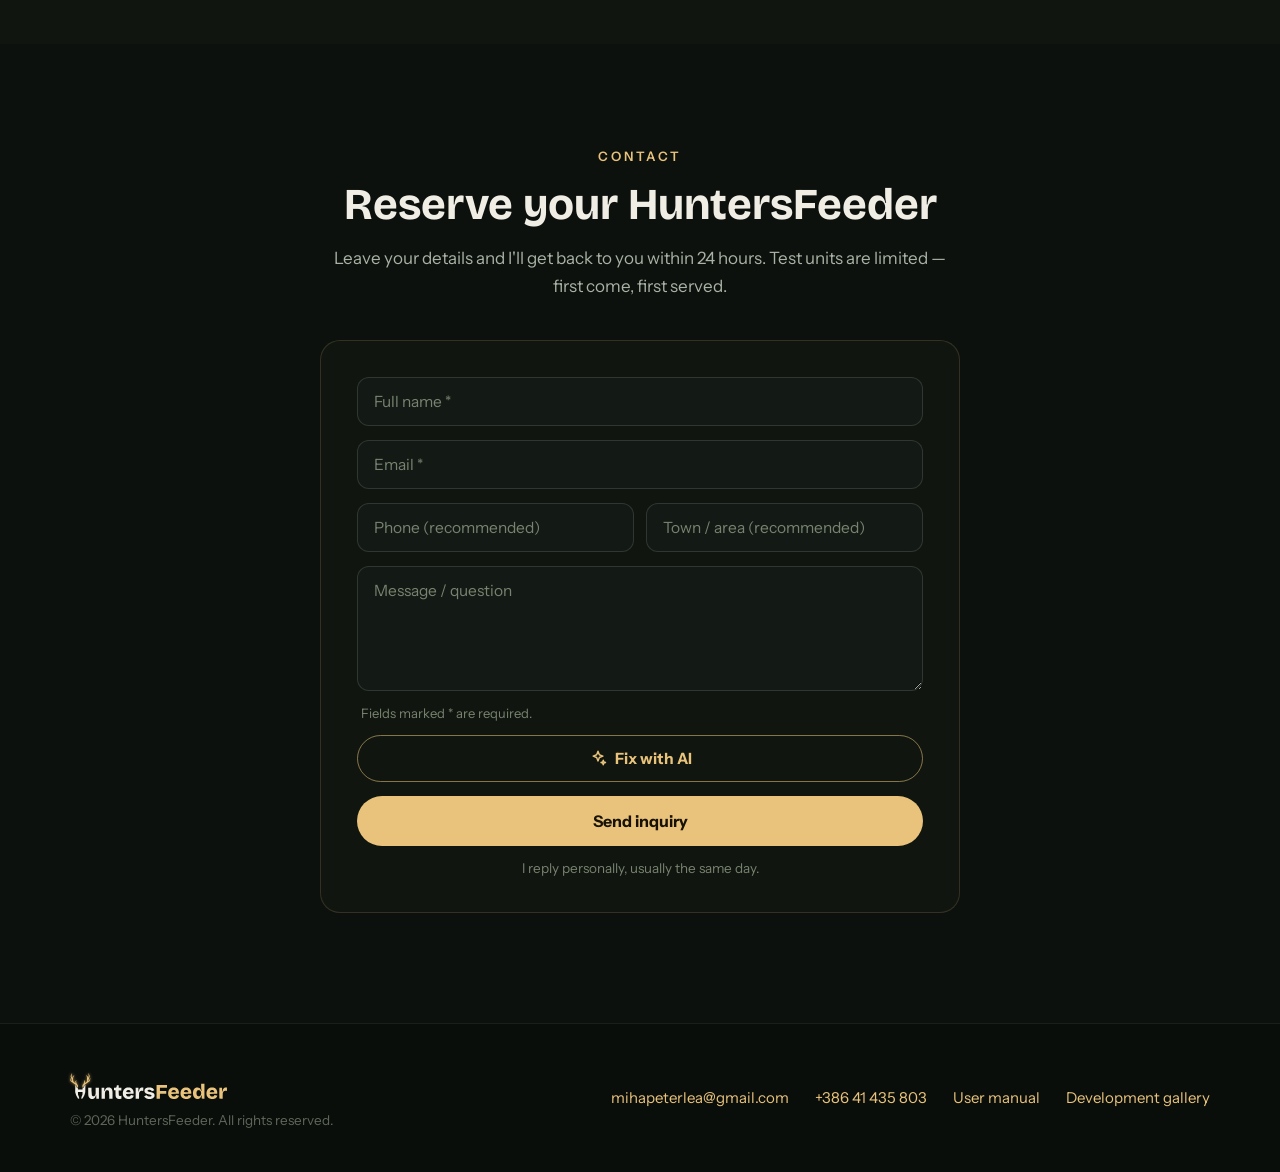
==== commit a89ce768: "Setup section with the app, new composite, no specs, muted feed video - "Pritrdiš. Nastaviš. Deluje." ====
--- a/index.html
+++ b/index.html
@@ -146,6 +146,13 @@
 #fmClear[hidden]{display:none}
 #fmClear:hover,#fmClear:focus-visible{color:#E9C37B;border-color:#E9C37B;outline:none}
 #fmClear svg{width:14px;height:14px}
+/* ---- Setup section: steps beside the app screenshot ---- */
+.hw-grid{display:grid;grid-template-columns:1fr 300px;gap:28px;align-items:center}
+.hw-steps{display:grid;gap:16px}
+.hw-app{display:flex;flex-direction:column;align-items:center;gap:12px;color:#E9C37B;font-weight:600;font-size:15.5px;text-decoration:none}
+.hw-app img{width:100%;max-width:300px;height:auto;border-radius:34px;filter:drop-shadow(0 18px 40px rgba(0,0,0,.55));transition:transform .3s ease}
+.hw-app:hover img{transform:translateY(-4px)}
+@media (max-width:820px){.hw-grid{grid-template-columns:1fr}.hw-app img{max-width:260px}}
 </style>
 </head>
 <body>
@@ -275,60 +282,32 @@
   <div style="max-width:1140px;margin:0 auto">
     <div data-reveal="0" style="text-align:center;max-width:640px;margin:0 auto 56px">
       <div data-i18n="hw_k" style="font-size:13px;letter-spacing:0.24em;text-transform:uppercase;color:#E9C37B;font-weight:600;margin-bottom:16px">Namestitev</div>
-      <h2 data-i18n="hw_h" style="font-family:'Bricolage Grotesque',sans-serif;font-weight:700;font-size:clamp(30px,4vw,44px);line-height:1.12;margin:0">Od škatle do krmišča v 10 minutah</h2>
-    </div>
-    <div style="display:grid;grid-template-columns:repeat(auto-fit,minmax(250px,1fr));gap:20px">
+      <h2 data-i18n="hw_h" style="font-family:'Bricolage Grotesque',sans-serif;font-weight:700;font-size:clamp(30px,4vw,44px);line-height:1.12;margin:0">Pritrdiš. Nastaviš. Deluje.</h2>
+    </div>
+    <div class="hw-grid">
+      <div class="hw-steps">
       <div data-reveal="0" style="background:#151D17;border:1px solid rgba(255,255,255,0.06);border-radius:16px;padding:30px">
         <div style="font-family:'Bricolage Grotesque',sans-serif;font-weight:800;font-size:42px;color:rgba(233,195,123,0.9);line-height:1;margin-bottom:16px">01</div>
         <div data-i18n="hw1t" style="font-size:19px;font-weight:700;margin-bottom:8px">Napolni in poveži</div>
         <div data-i18n="hw1d" style="font-size:15.5px;line-height:1.6;color:#A9B2A4">Napolni baterijo, vstavi svojo SIM kartico in nasuj hrano v zalogovnik.</div>
-      </div>
-      <div data-reveal="80" style="background:#151D17;border:1px solid rgba(255,255,255,0.06);border-radius:16px;padding:30px">
+        </div>
+        <div data-reveal="80" style="background:#151D17;border:1px solid rgba(255,255,255,0.06);border-radius:16px;padding:30px">
         <div style="font-family:'Bricolage Grotesque',sans-serif;font-weight:800;font-size:42px;color:rgba(233,195,123,0.9);line-height:1;margin-bottom:16px">02</div>
         <div data-i18n="hw2t" style="font-size:19px;font-weight:700;margin-bottom:8px">Nastavi prek WiFi</div>
         <div data-i18n="hw2d" style="font-size:15.5px;line-height:1.6;color:#A9B2A4">Poveži se na WiFi omrežje »HuntersFeeder« in v brskalniku nastavi urnik ter telefonsko številko.</div>
-      </div>
-      <div data-reveal="160" style="background:#151D17;border:1px solid rgba(255,255,255,0.06);border-radius:16px;padding:30px">
+        </div>
+        <div data-reveal="160" style="background:#151D17;border:1px solid rgba(255,255,255,0.06);border-radius:16px;padding:30px">
         <div style="font-family:'Bricolage Grotesque',sans-serif;font-weight:800;font-size:42px;color:rgba(233,195,123,0.9);line-height:1;margin-bottom:16px">03</div>
         <div data-i18n="hw3t" style="font-size:19px;font-weight:700;margin-bottom:8px">Pozabi na skrbi</div>
         <div data-i18n="hw3d" style="font-size:15.5px;line-height:1.6;color:#A9B2A4">Naprava krmi sama in ti po SMS-u javi, ko te potrebuje.</div>
-      </div>
-    </div>
-    <img data-reveal="100" src="Slike/Slika3.jpeg" alt="Polnjenje zalogovnika, SMS upravljanje in divjad ob krmišču" style="width:100%;height:420px;object-fit:cover;object-position:center;border-radius:20px;margin-top:48px;border:1px solid rgba(255,255,255,0.07)">
-  </div>
-</section>
-
-<section data-screen-label="Tehnika" style="padding:104px 24px;background:#0C110D">
-  <div style="max-width:1140px;margin:0 auto;display:grid;grid-template-columns:repeat(auto-fit,minmax(320px,1fr));gap:56px;align-items:center">
-    <img data-reveal="0" src="Slike/Slika2.jpeg" alt="Notranjost naprave HuntersFeeder" style="width:100%;border-radius:20px;border:1px solid rgba(255,255,255,0.08)">
-    <div data-reveal="80">
-      <div data-i18n="tc_k" style="font-size:13px;letter-spacing:0.24em;text-transform:uppercase;color:#E9C37B;font-weight:600;margin-bottom:16px">Specifikacije</div>
-      <h2 data-i18n="tc_h" style="font-family:'Bricolage Grotesque',sans-serif;font-weight:700;font-size:clamp(30px,4vw,44px);line-height:1.12;margin:0 0 24px">Zgrajen za teren, ne za vitrino</h2>
-      <div style="display:flex;justify-content:space-between;gap:24px;padding:14px 0;border-bottom:1px solid rgba(255,255,255,0.08)">
-        <span data-i18n="sp1l" style="font-size:15px;color:#78826F;white-space:nowrap">Povezljivost</span>
-        <span data-i18n="sp1v" style="font-size:15.5px;font-weight:600;text-align:right">LTE Cat-M1 · urnik deluje tudi brez signala</span>
-      </div>
-      <div style="display:flex;justify-content:space-between;gap:24px;padding:14px 0;border-bottom:1px solid rgba(255,255,255,0.08)">
-        <span data-i18n="sp2l" style="font-size:15px;color:#78826F;white-space:nowrap">Baterija</span>
-        <span data-i18n="sp2v" style="font-size:15.5px;font-weight:600;text-align:right">Li-ion 9–12 Ah · 1+ mesec delovanja</span>
-      </div>
-      <div style="display:flex;justify-content:space-between;gap:24px;padding:14px 0;border-bottom:1px solid rgba(255,255,255,0.08)">
-        <span data-i18n="sp3l" style="font-size:15px;color:#78826F;white-space:nowrap">Mere</span>
-        <span data-i18n="sp3v" style="font-size:15.5px;font-weight:600;text-align:right">200 × 200 × 160 mm</span>
-      </div>
-      <div style="display:flex;justify-content:space-between;gap:24px;padding:14px 0;border-bottom:1px solid rgba(255,255,255,0.08)">
-        <span data-i18n="sp4l" style="font-size:15px;color:#78826F;white-space:nowrap">Zalogovnik</span>
-        <span data-i18n="sp4v" style="font-size:15.5px;font-weight:600;text-align:right">Neomejen — poljubna zunanja posoda</span>
-      </div>
-      <div style="display:flex;justify-content:space-between;gap:24px;padding:14px 0;border-bottom:1px solid rgba(255,255,255,0.08)">
-        <span data-i18n="sp5l" style="font-size:15px;color:#78826F;white-space:nowrap">Krmiljenje</span>
-        <span data-i18n="sp5v" style="font-size:15.5px;font-weight:600;text-align:right">ESP32 · SMS ukazi + WiFi nastavitve</span>
-      </div>
-      <div style="display:flex;justify-content:space-between;gap:24px;padding:14px 0">
-        <span data-i18n="sp6l" style="font-size:15px;color:#78826F;white-space:nowrap">Ohišje</span>
-        <span data-i18n="sp6v" style="font-size:15.5px;font-weight:600;text-align:right">Robustno, za vse vremenske razmere</span>
-      </div>
-    </div>
+        </div>
+      </div>
+      <a class="hw-app" data-reveal="120" href="app/index.html">
+        <img src="Slike/Aplikacija.png" width="381" height="789" alt="Aplikacija HuntersFeeder: količina krme, baterija, signal in naslednje krmljenje" loading="lazy">
+        <span data-i18n="hw_app">Poglej aplikacijo →</span>
+      </a>
+    </div>
+    <img data-reveal="100" src="Slike/Slika3.jpeg" alt="Polnjenje soda, aplikacija HuntersFeeder na telefonu in krmilnica, ki izmeče krmo" style="width:100%;height:420px;object-fit:cover;object-position:center;border-radius:20px;margin-top:48px;border:1px solid rgba(255,255,255,0.07)">
   </div>
 </section>
 
@@ -474,8 +453,6 @@
   <a id="floatCta" href="#kontakt" style="position:fixed;bottom:24px;left:50%;transform:translate(-50%,200%);z-index:70;background:#E9C37B;color:#171204;font-weight:700;font-size:15px;padding:13px 26px;border-radius:999px;display:flex;align-items:center;gap:8px;transition:transform .5s cubic-bezier(0.34,1.3,0.64,1);animation:glowPulse 2.8s ease-in-out infinite">
     <span>❤</span><span data-i18n="fl_cta">Zanima me</span>
   </a>
-       link's accessible name as well as its hover tooltip, so it carries the
-       data-i18n key; the Slovene string is harvested from this markup. -->
   <a id="appDemo" href="app/index.html">
     <svg class="ph" viewBox="0 0 24 24" fill="none" stroke="currentColor" stroke-width="1.9"
          stroke-linecap="round" stroke-linejoin="round" aria-hidden="true">
@@ -535,7 +512,7 @@
       sm_h:"One text does it all", sm_s:"A sample conversation with the device — it's that simple. Works with any phone, even an old Nokia.",
       sm_b1:"STATUS", sm_b2:"Battery 87% · Feed 64% · Next feeding at 17:30", sm_b3:"FEED", sm_b4:"✓ Feeding done (250 g)", sm_b5:"⚠ Feed below 15% — time to refill",
       sm_n:"Commands shown as an example. The device can also run fully on schedule, no texting needed.",
-      hw_k:"Setup", hw_h:"From box to feeding site in 10 minutes",
+      hw_k:"Setup", hw_app:"See the app →", hw_h:"Mount it. Set it. Done.",
       hw1t:"Charge & load", hw1d:"Charge the battery, insert your SIM card and pour in the feed.",
       hw2t:"Set up over WiFi", hw2d:"Join the \"HuntersFeeder\" WiFi network and set the schedule and phone number in your browser.",
       hw3t:"Forget about it", hw3d:"It feeds on its own and texts you when it needs you.",
@@ -581,7 +558,7 @@
       sm_h:"Eine SMS genügt", sm_s:"Ein Beispielgespräch mit dem Gerät — so einfach ist es. Funktioniert mit jedem Handy, auch einem alten Nokia.",
       sm_b1:"STATUS", sm_b2:"Akku 87 % · Futter 64 % · Nächste Fütterung um 17:30", sm_b3:"FÜTTERN", sm_b4:"✓ Fütterung ausgeführt (250 g)", sm_b5:"⚠ Futter unter 15 % — bitte nachfüllen",
       sm_n:"Befehle beispielhaft dargestellt. Das Gerät läuft auch komplett nach Zeitplan, ganz ohne SMS.",
-      hw_k:"Einrichtung", hw_h:"Vom Karton zur Kirrung in 10 Minuten",
+      hw_k:"Einrichtung", hw_app:"App ansehen →", hw_h:"Montieren. Einstellen. Läuft.",
       hw1t:"Laden & befüllen", hw1d:"Akku laden, eigene SIM-Karte einlegen und Futter einfüllen.",
       hw2t:"Über WLAN einrichten", hw2d:"Mit dem WLAN „HuntersFeeder\" verbinden und im Browser Zeitplan und Rufnummer festlegen.",
       hw3t:"Und vergessen", hw3d:"Das Gerät füttert selbstständig und meldet sich per SMS, wenn es Sie braucht.",
@@ -627,7 +604,7 @@
       sm_h:"Basta un SMS", sm_s:"Un esempio di conversazione con il dispositivo — è così semplice. Funziona con qualsiasi telefono, anche un vecchio Nokia.",
       sm_b1:"STATO", sm_b2:"Batteria 87% · Mangime 64% · Prossima alimentazione alle 17:30", sm_b3:"ALIMENTA", sm_b4:"✓ Alimentazione eseguita (250 g)", sm_b5:"⚠ Mangime sotto il 15% — è ora di ricaricare",
       sm_n:"Comandi mostrati a titolo di esempio. Il dispositivo funziona anche solo a programma, senza SMS.",
-      hw_k:"Installazione", hw_h:"Dalla scatola al bosco in 10 minuti",
+      hw_k:"Installazione", hw_app:"Guarda l\'app →", hw_h:"Lo fissi. Lo imposti. Funziona.",
       hw1t:"Carica e riempi", hw1d:"Carica la batteria, inserisci la tua SIM e versa il mangime.",
       hw2t:"Configura via WiFi", hw2d:"Collegati alla rete WiFi \"HuntersFeeder\" e imposta orari e numero di telefono dal browser.",
       hw3t:"E dimenticatene", hw3d:"Alimenta da solo e ti scrive quando ha bisogno di te.",
@@ -673,7 +650,7 @@
       sm_h:"Sve rješavaš jednim SMS-om", sm_s:"Primjer razgovora s uređajem — toliko je jednostavno. Radi s bilo kojim telefonom, čak i sa starom Nokiom.",
       sm_b1:"STATUS", sm_b2:"Baterija 87 % · Hrana 64 % · Sljedeće hranjenje u 17.30", sm_b3:"NAHRANI", sm_b4:"✓ Hranjenje izvršeno (250 g)", sm_b5:"⚠ Hrana ispod 15 % — vrijeme za dopunu",
       sm_n:"Naredbe su prikazane kao primjer. Uređaj može raditi i potpuno po rasporedu, bez SMS-ova.",
-      hw_k:"Postavljanje", hw_h:"Od kutije do hranilišta za 10 minuta",
+      hw_k:"Postavljanje", hw_app:"Pogledaj aplikaciju →", hw_h:"Pričvrstiš. Postaviš. Radi.",
       hw1t:"Napuni i poveži", hw1d:"Napuni bateriju, umetni svoju SIM karticu i naspi hranu.",
       hw2t:"Postavi preko WiFi-ja", hw2d:"Spoji se na WiFi mrežu \"HuntersFeeder\" i u pregledniku postavi raspored i broj telefona.",
       hw3t:"Zaboravi na brige", hw3d:"Uređaj hrani sam i javi ti se SMS-om kad te treba.",
@@ -724,7 +701,7 @@
     var d = Object.assign({}, TR.sl, TR[l] || {});
     document.querySelectorAll('[data-i18n]').forEach(function (el) {
       var k = el.getAttribute('data-i18n');
-      if (d[k] !== undefined) el.innerHTML = d[k];
+      if (d[k] !== undefined) el.innerHTML = String(d[k]).replace(/SMS-(?!\u2060)/g, 'SMS-\u2060');
     });
     document.querySelectorAll('[data-i18n-ph]').forEach(function (el) {
       var k = el.getAttribute('data-i18n-ph');
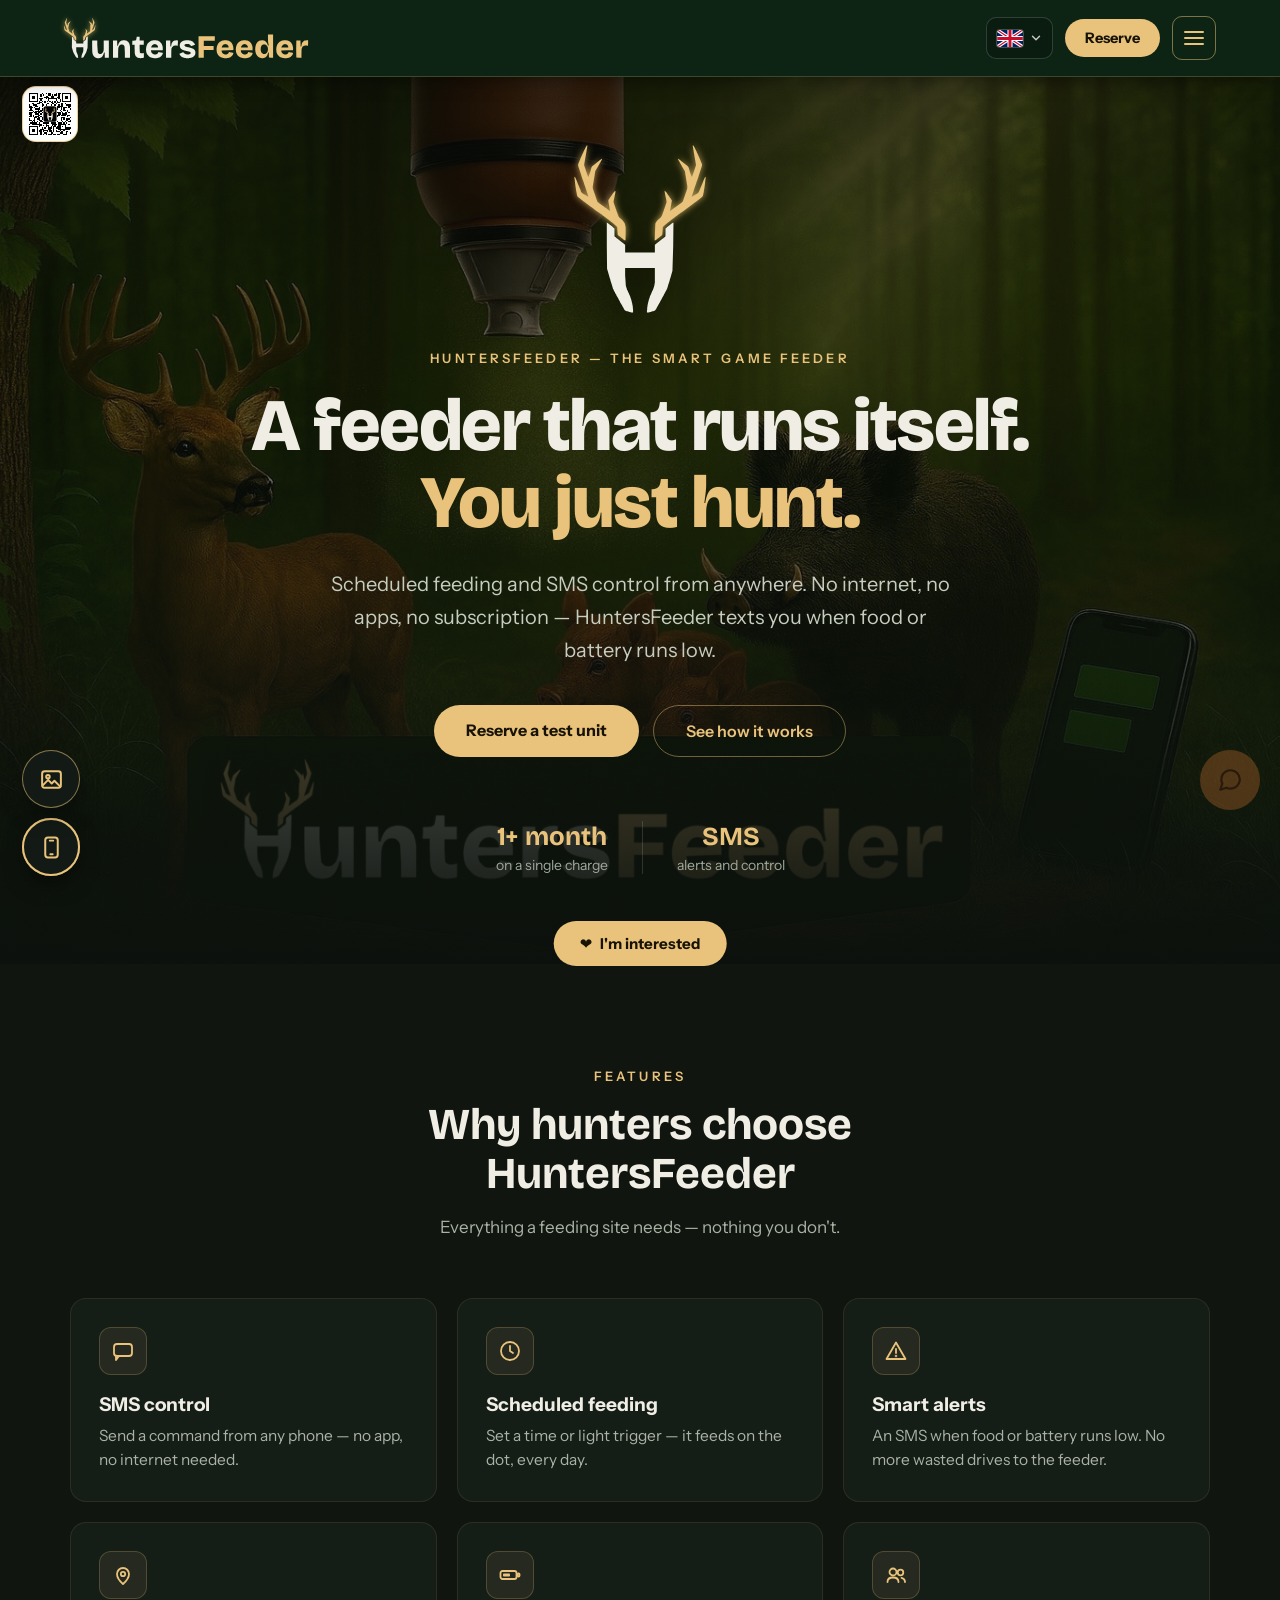
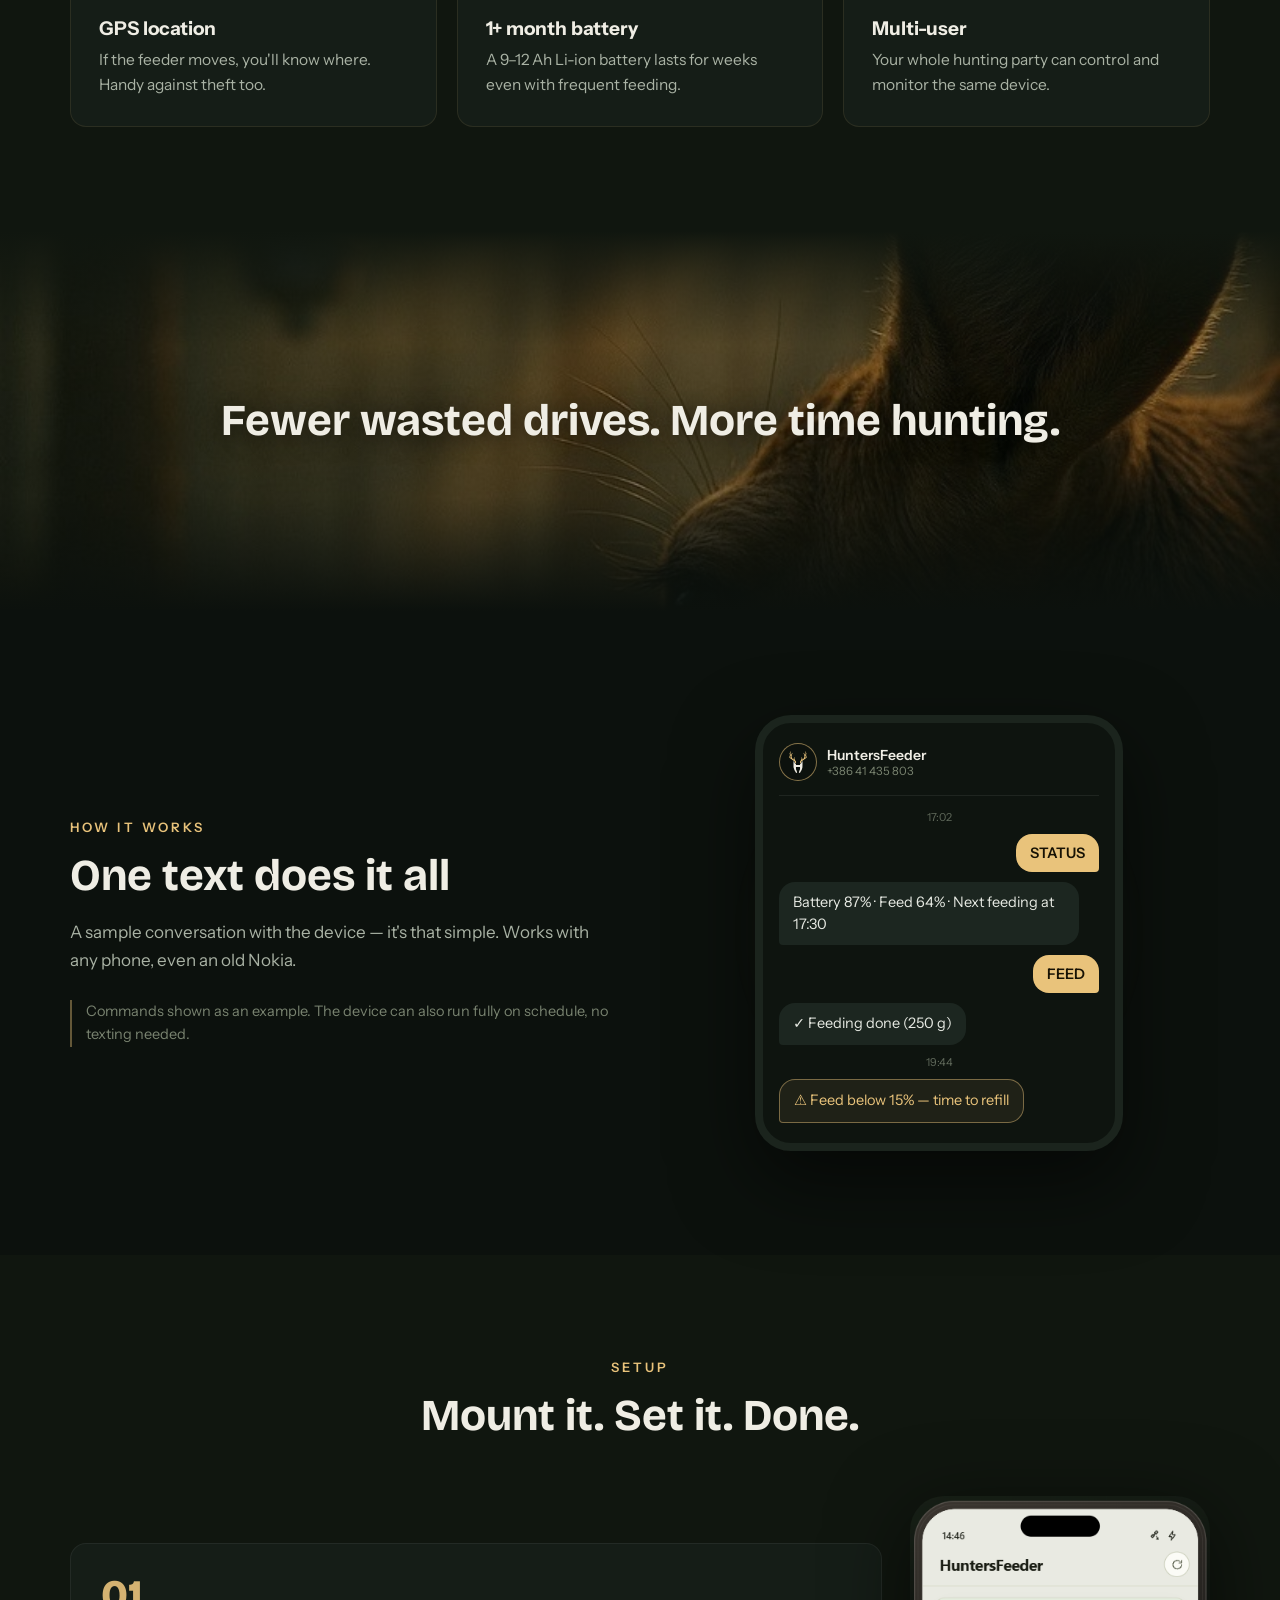
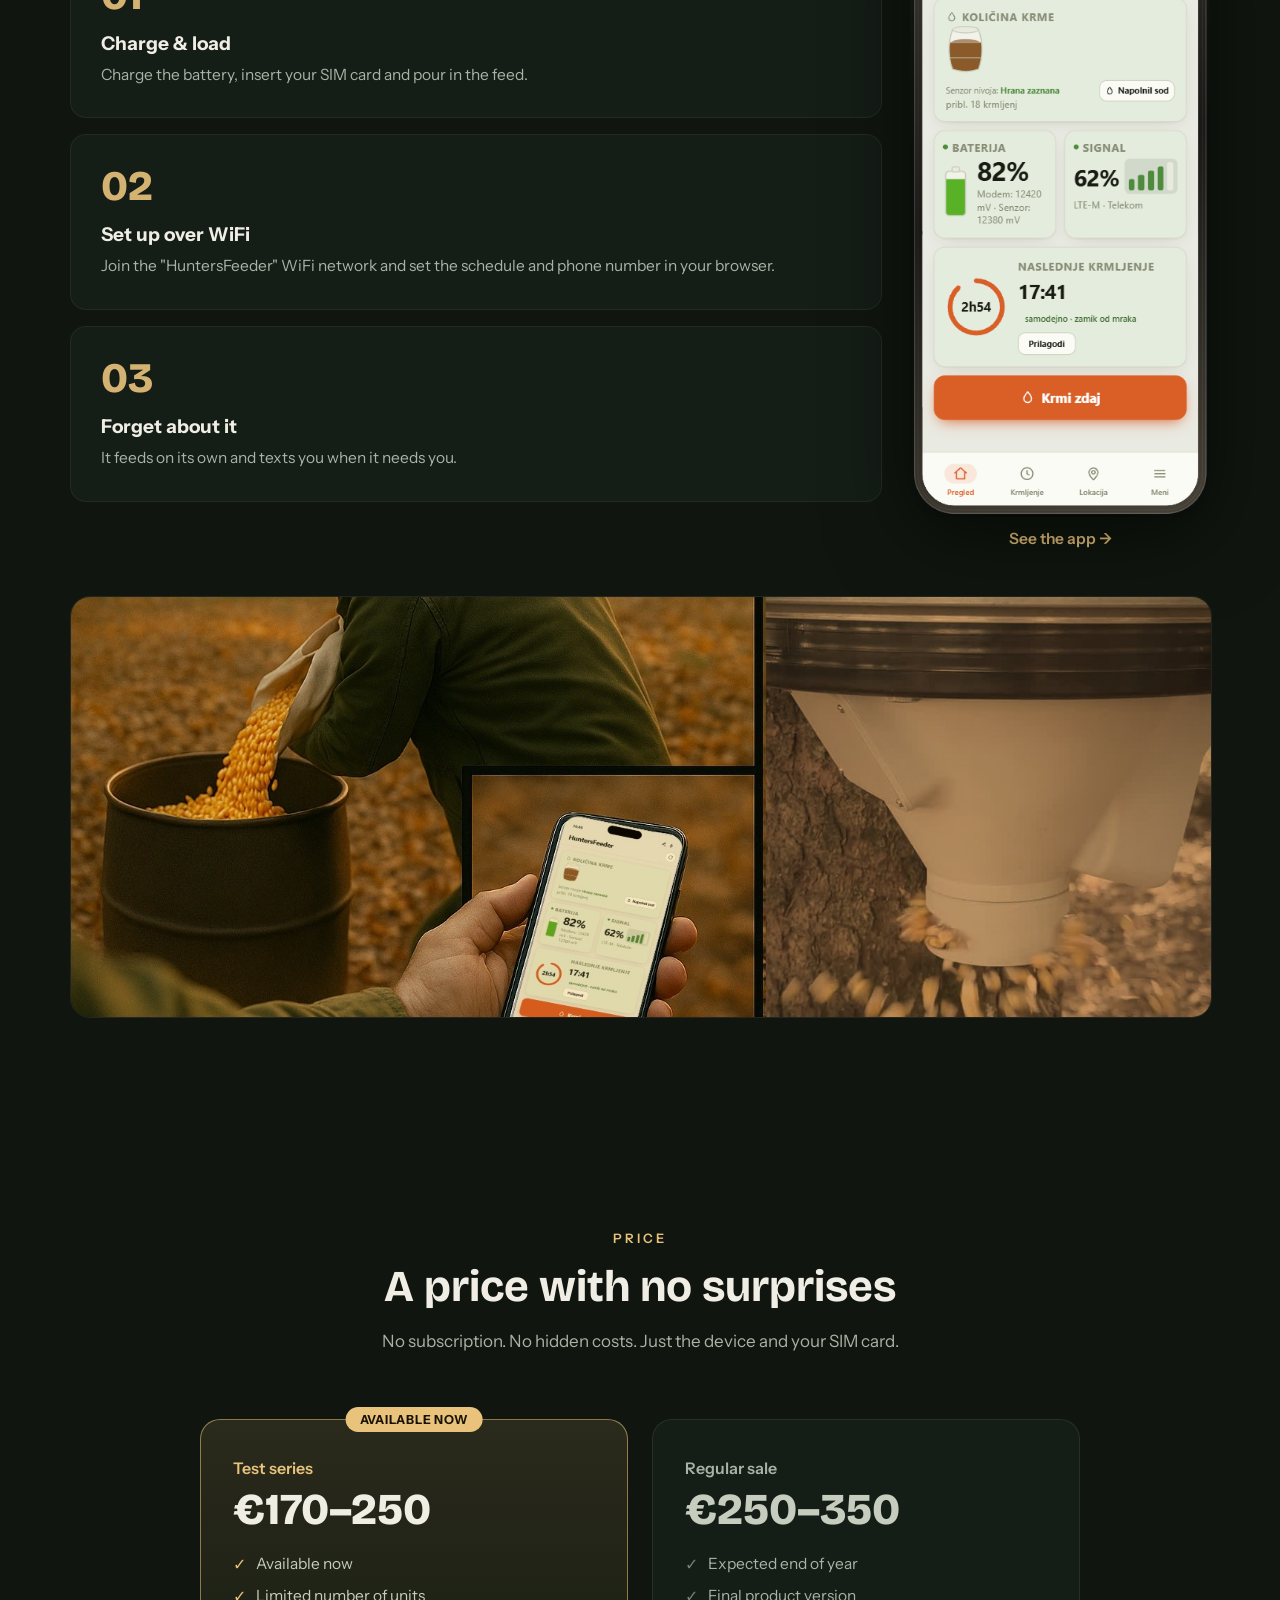
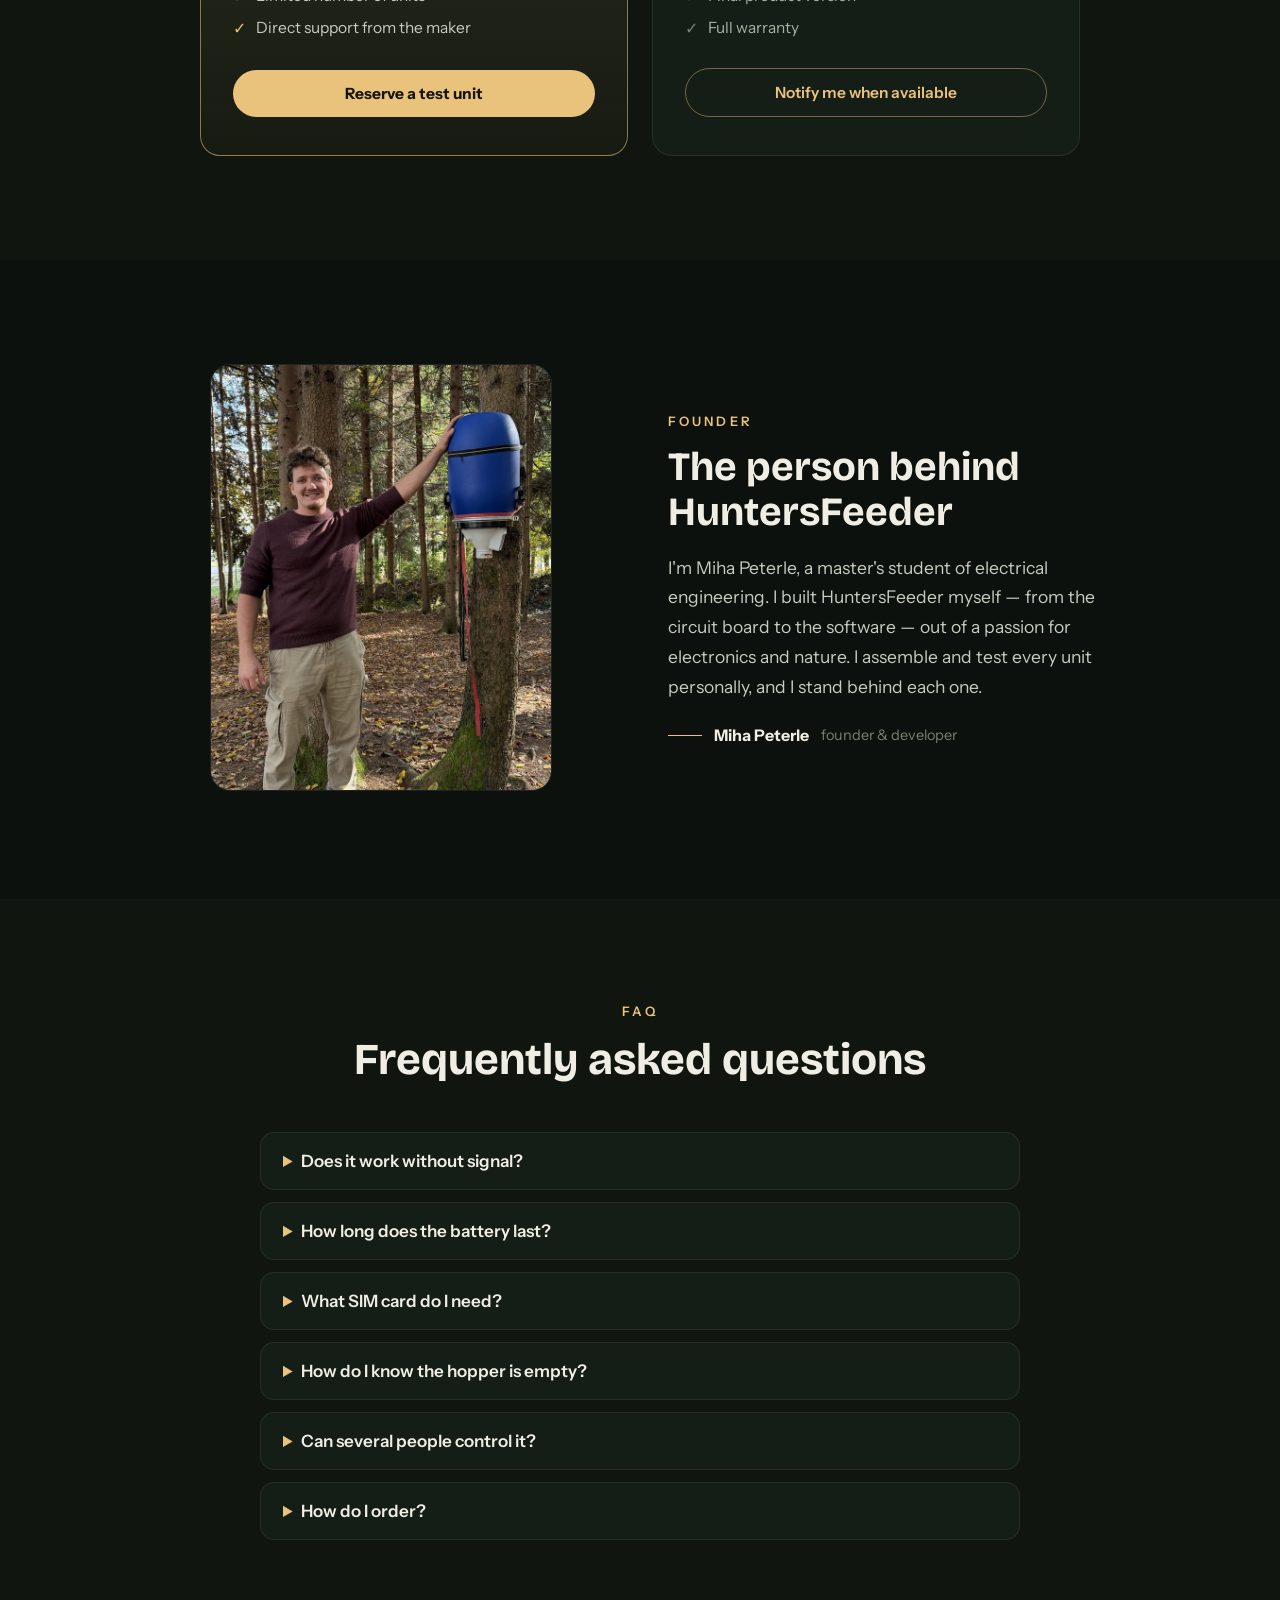
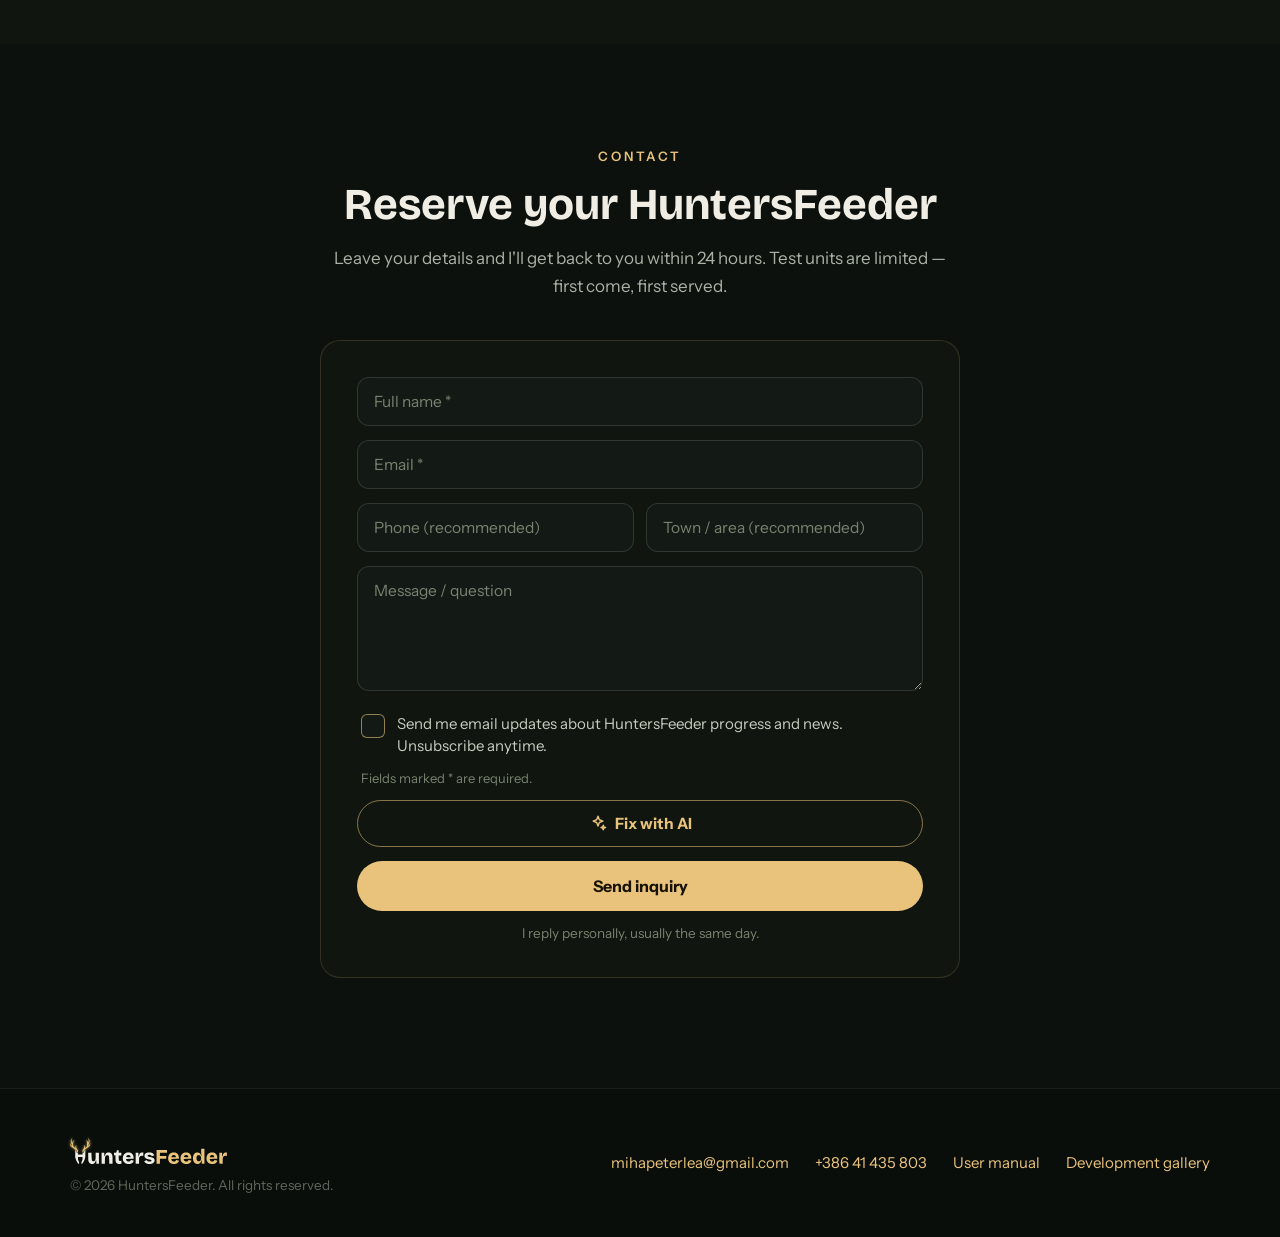
==== commit e0233de2: "Contact form: opt-in checkbox for email updates - "Želim prejemati obvestila o napredku in novostih " ====
--- a/index.html
+++ b/index.html
@@ -153,6 +153,15 @@
 .hw-app img{width:100%;max-width:300px;height:auto;border-radius:34px;filter:drop-shadow(0 18px 40px rgba(0,0,0,.55));transition:transform .3s ease}
 .hw-app:hover img{transform:translateY(-4px)}
 @media (max-width:820px){.hw-grid{grid-template-columns:1fr}.hw-app img{max-width:260px}}
+/* ---- "send me news" consent checkbox (unchecked by default) ---- */
+.fm-chk{display:flex;align-items:flex-start;gap:12px;cursor:pointer;font-size:15px;line-height:1.5;color:#C6CDBF;padding:4px 4px 2px}
+.fm-chk input{position:absolute;opacity:0;width:1px;height:1px}
+.fm-box{flex:0 0 22px;width:22px;height:22px;margin-top:1px;border-radius:6px;border:1.5px solid rgba(233,195,123,0.6);background:#131A15;
+  display:flex;align-items:center;justify-content:center;transition:background .15s,border-color .15s}
+.fm-box::after{content:"";width:6px;height:11px;border:solid #171204;border-width:0 2.5px 2.5px 0;transform:rotate(45deg) translate(-1px,-1px);opacity:0}
+.fm-chk input:checked + .fm-box{background:#E9C37B;border-color:#E9C37B}
+.fm-chk input:checked + .fm-box::after{opacity:1}
+.fm-chk input:focus-visible + .fm-box{outline:2px solid #E9C37B;outline-offset:2px}
 </style>
 </head>
 <body>
@@ -425,6 +434,7 @@
         <textarea name="message" id="fmMsg" rows="5" placeholder="Sporočilo / vprašanje" data-i18n-ph="fm_ms" class="fm-in" style="resize:vertical"></textarea>
         <button type="button" id="fmClear" hidden aria-label="Izbriši sporočilo" title="Izbriši sporočilo"><svg viewBox="0 0 24 24" fill="none" stroke="currentColor" stroke-width="2.4" stroke-linecap="round" aria-hidden="true"><path d="M6 6l12 12M18 6L6 18"/></svg></button>
       </div>
+      <label class="fm-chk"><input type="checkbox" name="obvestila" id="fmNews" value="DA"><span class="fm-box" aria-hidden="true"></span><span data-i18n="fm_news">Želim prejemati obvestila o napredku in novostih HuntersFeeder po e-pošti. Odjava kadarkoli.</span></label>
       <div data-i18n="fm_req" style="font-size:13px;color:#78826F;margin:-4px 4px 0">Polja, označena z *, so obvezna.</div>
       <div id="fmAiOut" aria-live="polite"></div>
       <button type="button" id="fmAi"><svg viewBox="0 0 24 24" fill="none" stroke="currentColor" stroke-width="1.9" stroke-linecap="round" stroke-linejoin="round" aria-hidden="true"><path d="M12 3l1.8 4.7L18.5 9.5l-4.7 1.8L12 16l-1.8-4.7L5.5 9.5l4.7-1.8z"/><path d="M19 15l.8 2.2L22 18l-2.2.8L19 21l-.8-2.2L16 18l2.2-.8z"/></svg><span data-i18n="fm_ai">Popravi z AI</span></button>
@@ -537,7 +547,7 @@
       q5:"Can several people control it?", a5:"Yes — multi-user support, ideal for hunting parties.",
       q6:"How do I order?", a6:"Fill in the form below. Test units are limited; regular sales start around the end of the year.",
       fm_h:"Reserve your HuntersFeeder", fm_s:"Leave your details and I'll get back to you within 24 hours. Test units are limited — first come, first served.",
-      fm_nm:"Full name *", fm_em:"Email *", fm_ph:"Phone (recommended)", fm_lo:"Town / area (recommended)", fm_ms:"Message / question", fm_req:"Fields marked * are required.", fm_ai:"Fix with AI", fm_bt:"Send inquiry", fm_nt:"I reply personally, usually the same day.",
+      fm_nm:"Full name *", fm_em:"Email *", fm_ph:"Phone (recommended)", fm_lo:"Town / area (recommended)", fm_ms:"Message / question", fm_news:"Send me email updates about HuntersFeeder progress and news. Unsubscribe anytime.", fm_req:"Fields marked * are required.", fm_ai:"Fix with AI", fm_bt:"Send inquiry", fm_nt:"I reply personally, usually the same day.",
       ftr_m:"User manual", ftr_r:"All rights reserved.", fl_cta:"I'm interested",
       fl_app:"App", fl_gal:"Gallery", nav_g:"Gallery", ftr_g:"Development gallery"
     },
@@ -583,7 +593,7 @@
       q5:"Können mehrere Personen steuern?", a5:"Ja — Mehrbenutzer-Unterstützung, ideal für Jagdgruppen.",
       q6:"Wie bestelle ich?", a6:"Füllen Sie das Formular unten aus. Testgeräte sind begrenzt; der reguläre Verkauf startet voraussichtlich Ende des Jahres.",
       fm_h:"Reservieren Sie Ihren HuntersFeeder", fm_s:"Hinterlassen Sie Ihre Daten — ich melde mich innerhalb von 24 Stunden. Testgeräte sind begrenzt.",
-      fm_nm:"Vor- und Nachname *", fm_em:"E-Mail *", fm_ph:"Telefon (empfohlen)", fm_lo:"Ort (empfohlen)", fm_ms:"Nachricht / Frage", fm_req:"Mit * markierte Felder sind Pflichtfelder.", fm_ai:"Mit KI verbessern", fm_bt:"Anfrage senden", fm_nt:"Ich antworte persönlich, meist noch am selben Tag.",
+      fm_nm:"Vor- und Nachname *", fm_em:"E-Mail *", fm_ph:"Telefon (empfohlen)", fm_lo:"Ort (empfohlen)", fm_ms:"Nachricht / Frage", fm_news:"Ich möchte per E-Mail über Fortschritte und Neuigkeiten von HuntersFeeder informiert werden. Abmeldung jederzeit.", fm_req:"Mit * markierte Felder sind Pflichtfelder.", fm_ai:"Mit KI verbessern", fm_bt:"Anfrage senden", fm_nt:"Ich antworte persönlich, meist noch am selben Tag.",
       ftr_m:"Handbuch", ftr_r:"Alle Rechte vorbehalten.", fl_cta:"Ich habe Interesse",
       fl_app:"App", fl_gal:"Galerie", nav_g:"Galerie", ftr_g:"Entwicklungsgalerie"
     },
@@ -629,7 +639,7 @@
       q5:"Possono controllarlo in più persone?", a5:"Sì — supporto multi-utente, ideale per le squadre di caccia.",
       q6:"Come ordino?", a6:"Compila il modulo qui sotto. Le unità di prova sono limitate; la vendita regolare inizia verso fine anno.",
       fm_h:"Prenota il tuo HuntersFeeder", fm_s:"Lascia i tuoi dati e ti risponderò entro 24 ore. Le unità di prova sono limitate.",
-      fm_nm:"Nome e cognome *", fm_em:"Email *", fm_ph:"Telefono (consigliato)", fm_lo:"Località (consigliato)", fm_ms:"Messaggio / domanda", fm_req:"I campi contrassegnati con * sono obbligatori.", fm_ai:"Correggi con l'IA", fm_bt:"Invia richiesta", fm_nt:"Rispondo personalmente, di solito in giornata.",
+      fm_nm:"Nome e cognome *", fm_em:"Email *", fm_ph:"Telefono (consigliato)", fm_lo:"Località (consigliato)", fm_ms:"Messaggio / domanda", fm_news:"Desidero ricevere via email aggiornamenti e novità su HuntersFeeder. Disiscrizione in qualsiasi momento.", fm_req:"I campi contrassegnati con * sono obbligatori.", fm_ai:"Correggi con l'IA", fm_bt:"Invia richiesta", fm_nt:"Rispondo personalmente, di solito in giornata.",
       ftr_m:"Manuale d'uso", ftr_r:"Tutti i diritti riservati.", fl_cta:"Mi interessa",
       fl_app:"App", fl_gal:"Galleria", nav_g:"Galleria", ftr_g:"Galleria dello sviluppo"
     },
@@ -675,7 +685,7 @@
       q5:"Može li upravljati više ljudi?", a5:"Da — podrška za više korisnika, idealno za lovačke družine.",
       q6:"Kako naručiti?", a6:"Ispuni obrazac u nastavku. Testni primjerci su ograničeni; redovna prodaja kreće predvidivo krajem godine.",
       fm_h:"Rezerviraj svoj HuntersFeeder", fm_s:"Ostavi podatke i javit ću se u roku 24 sata. Testnih primjeraka je ograničen broj.",
-      fm_nm:"Ime i prezime *", fm_em:"Email *", fm_ph:"Telefon (preporučeno)", fm_lo:"Mjesto (preporučeno)", fm_ms:"Poruka / pitanje", fm_req:"Polja označena s * su obavezna.", fm_ai:"Popravi s AI", fm_bt:"Pošalji upit", fm_nt:"Odgovaram osobno, obično isti dan.",
+      fm_nm:"Ime i prezime *", fm_em:"Email *", fm_ph:"Telefon (preporučeno)", fm_lo:"Mjesto (preporučeno)", fm_ms:"Poruka / pitanje", fm_news:"Želim primati obavijesti o napretku i novostima HuntersFeedera e-poštom. Odjava u bilo kojem trenutku.", fm_req:"Polja označena s * su obavezna.", fm_ai:"Popravi s AI", fm_bt:"Pošalji upit", fm_nt:"Odgovaram osobno, obično isti dan.",
       ftr_m:"Priručnik", ftr_r:"Sva prava pridržana.", fl_cta:"Zanima me",
       fl_app:"Aplikacija", fl_gal:"Galerija", nav_g:"Galerija", ftr_g:"Galerija razvoja"
     }
@@ -928,7 +938,7 @@
         method: 'POST', headers: { 'Content-Type': 'application/json' },
         body: JSON.stringify({ mode: 'notify', kind: 'contact', lang: document.documentElement.lang || 'sl',
           website: $('fmHp').value,
-          fields: { name: name.value.trim(), email: email.value.trim(), phone: phone.value.trim(),
+          fields: { news: $('fmNews').checked, name: name.value.trim(), email: email.value.trim(), phone: phone.value.trim(),
                     location: loc.value.trim(), message: msg.value.trim() } })
       });
       var d = res.ok ? await res.json() : null;
@@ -947,7 +957,7 @@
      error or a slow answer (> 8 s) just sends the form as usual. */
   async function askBambi(text) {
     // A pre-written message (reserve / test unit / offer) is always a lead: straight to Miha.
-    if (msg.dataset.preset) return false;
+    if (msg.dataset.preset || $('fmNews').checked) return false;
     if (triaged || !WORKER || !text || !window.hfBambiAnswer) return false;
     triaged = true;
     submitBtn.disabled = true;
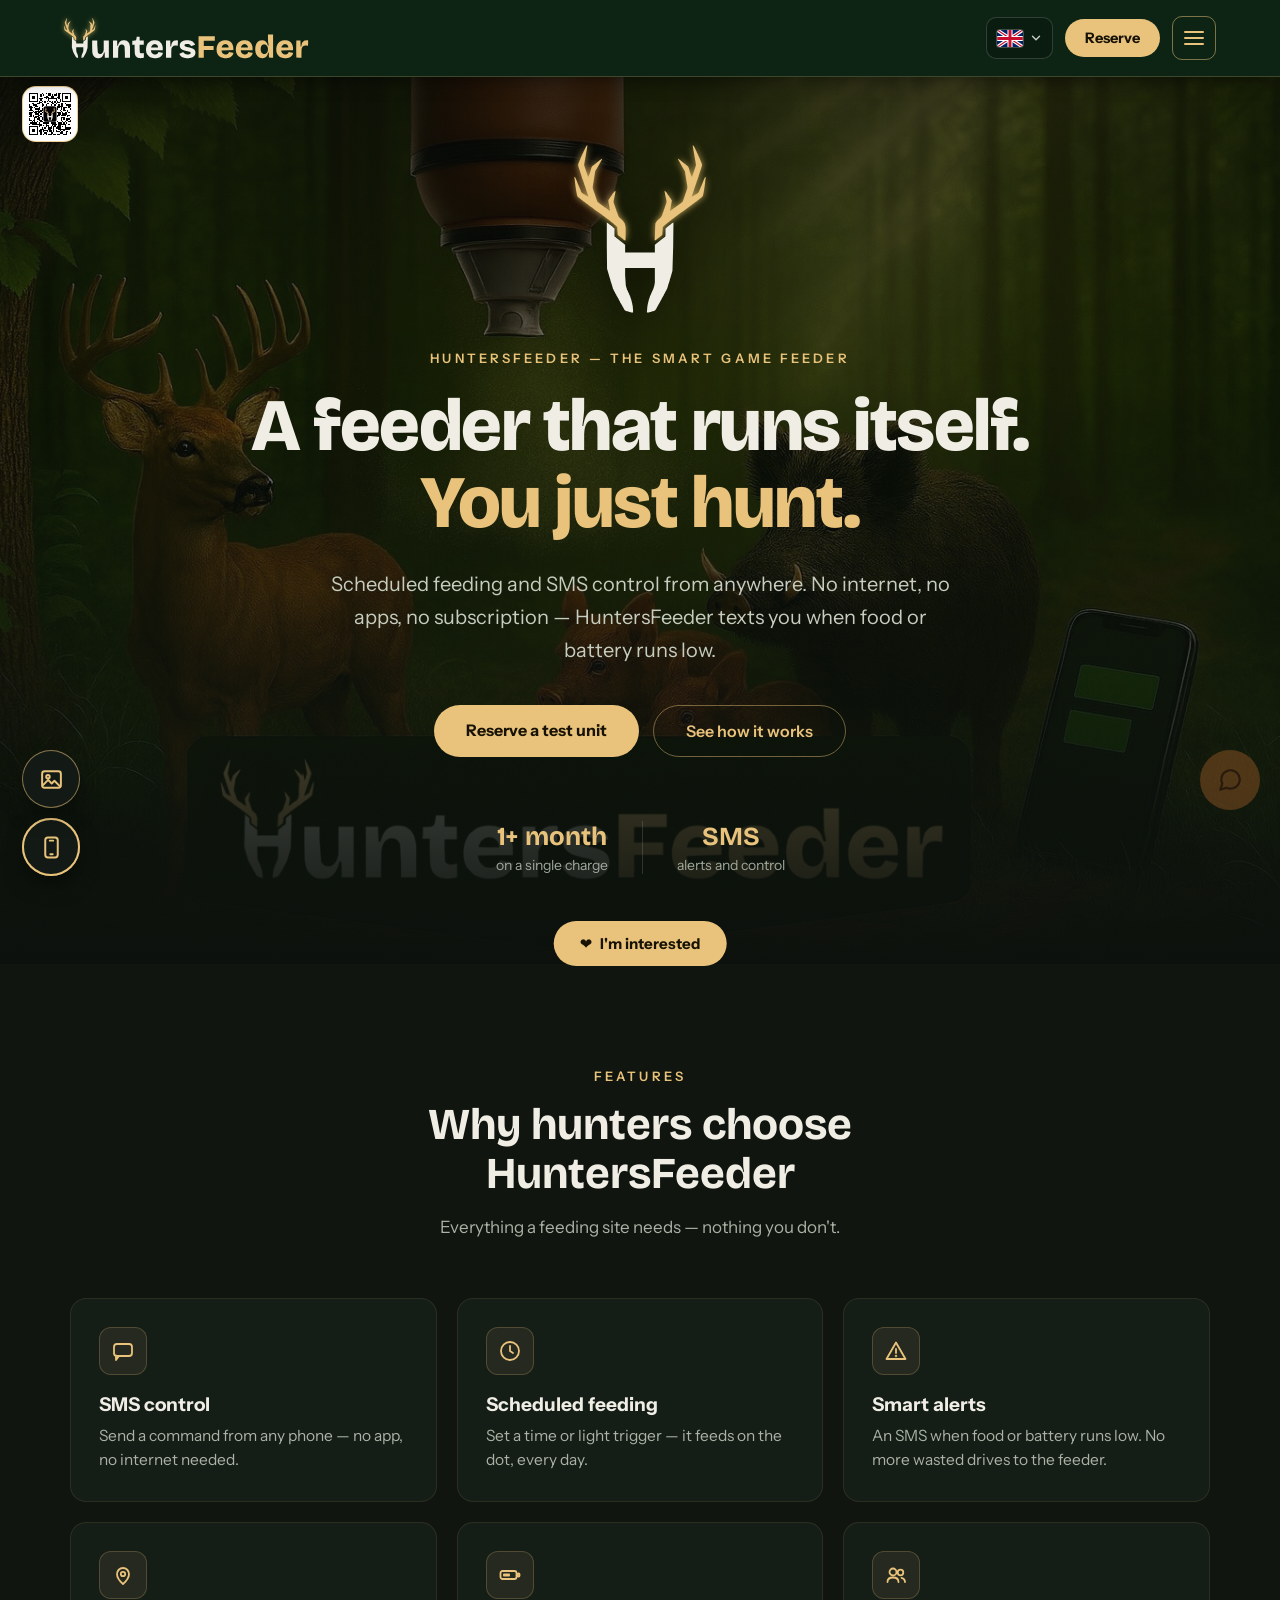
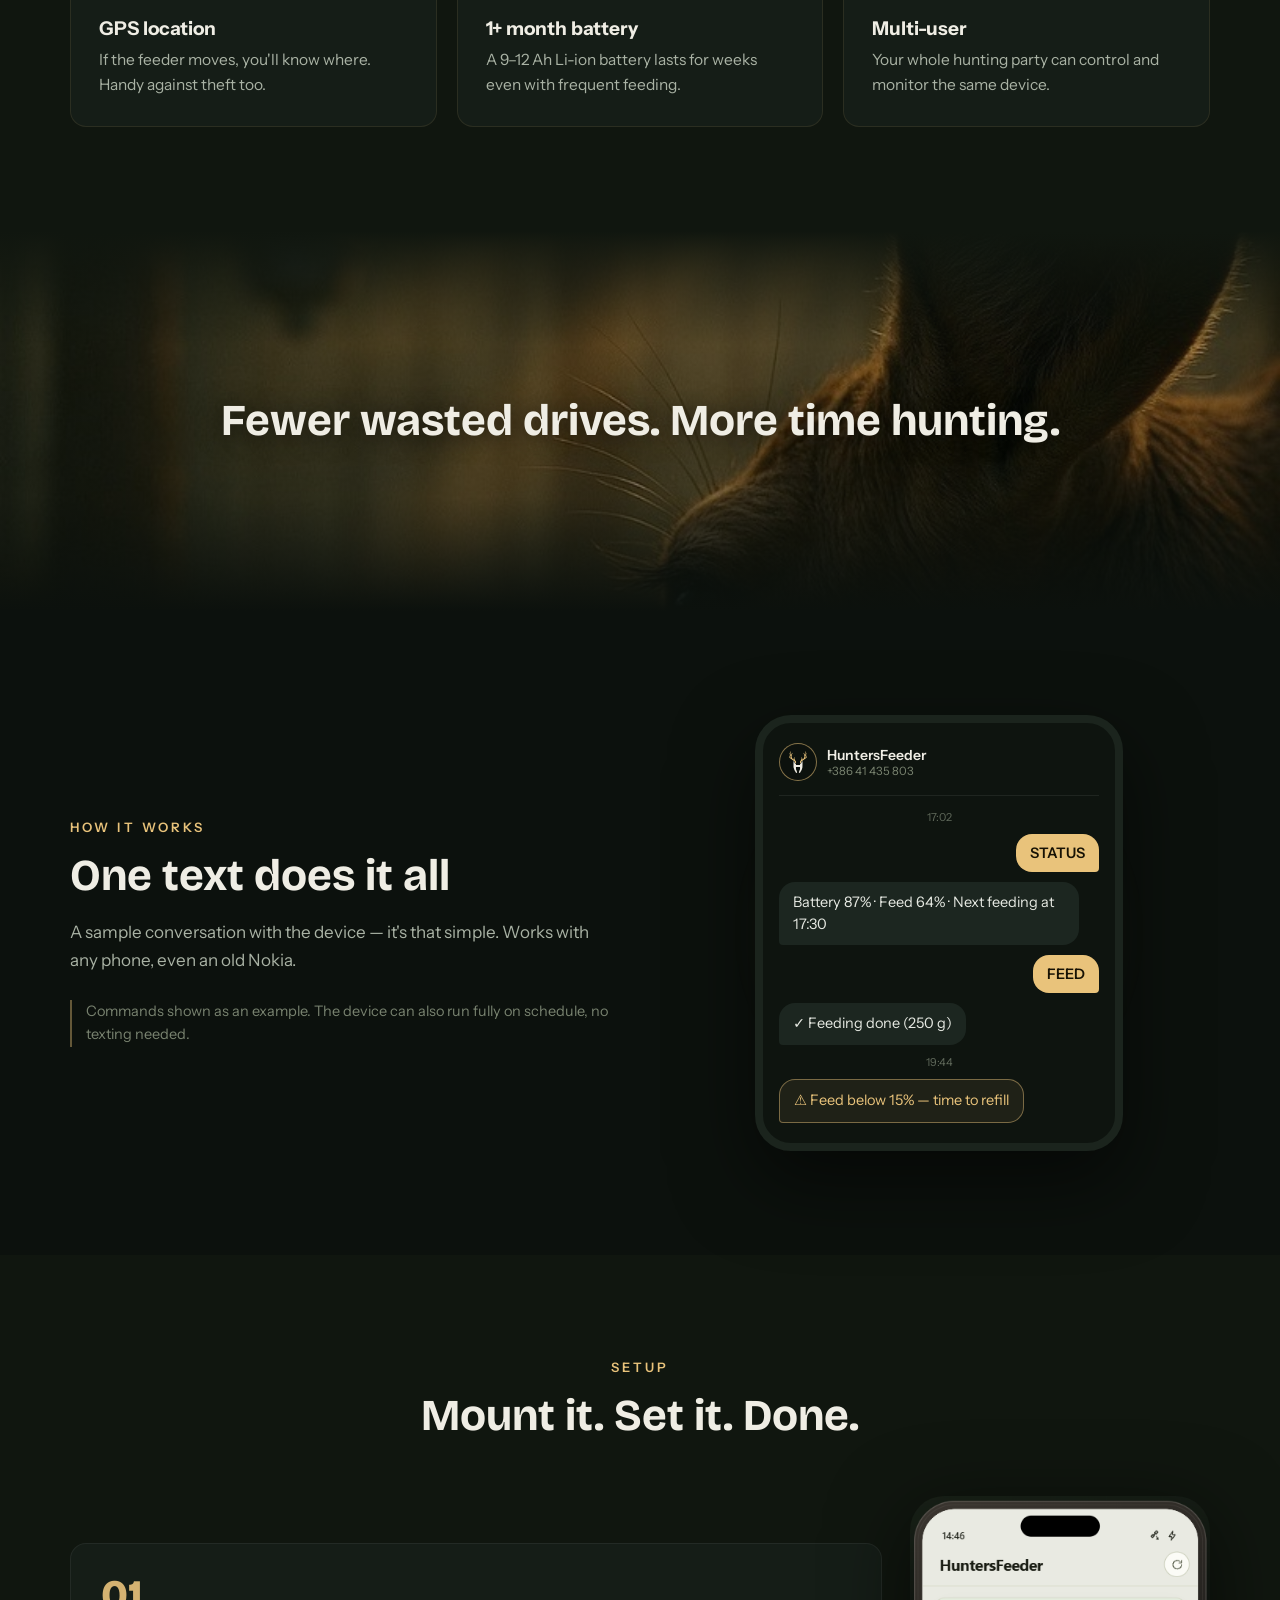
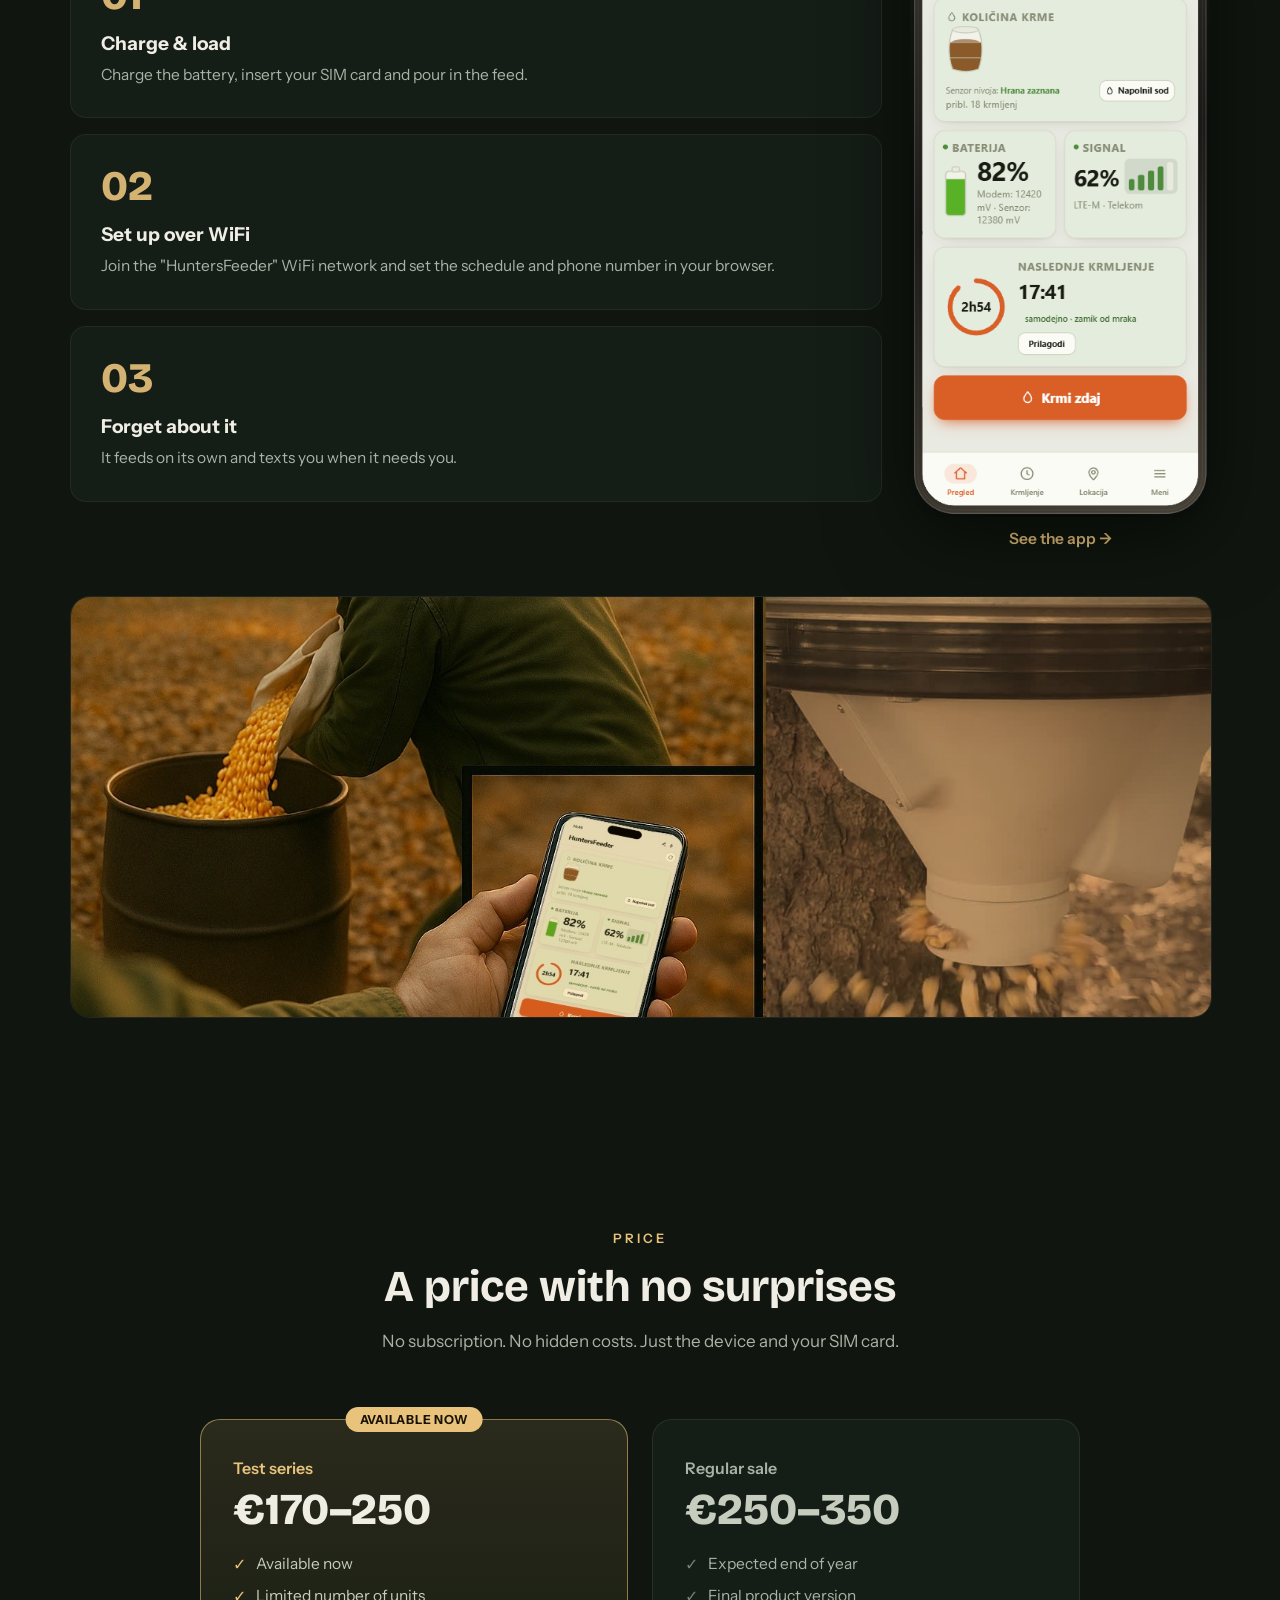
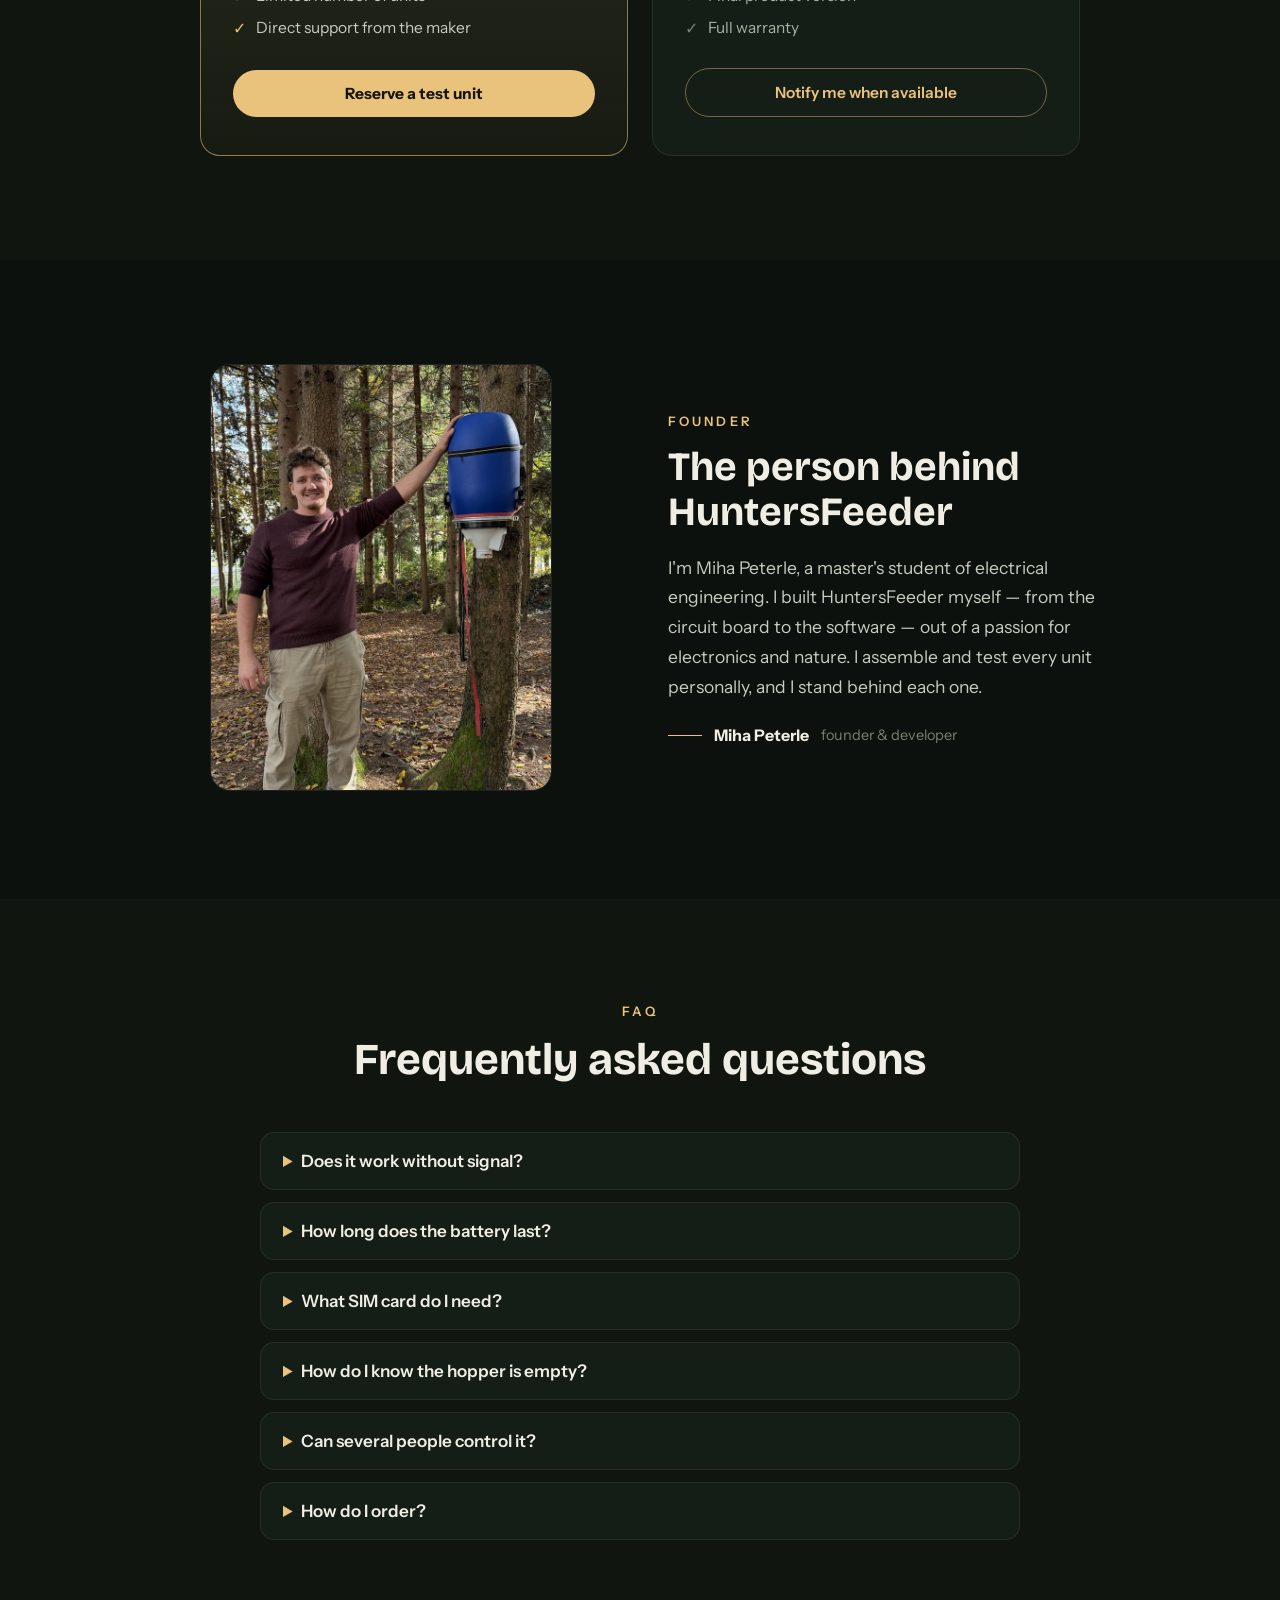
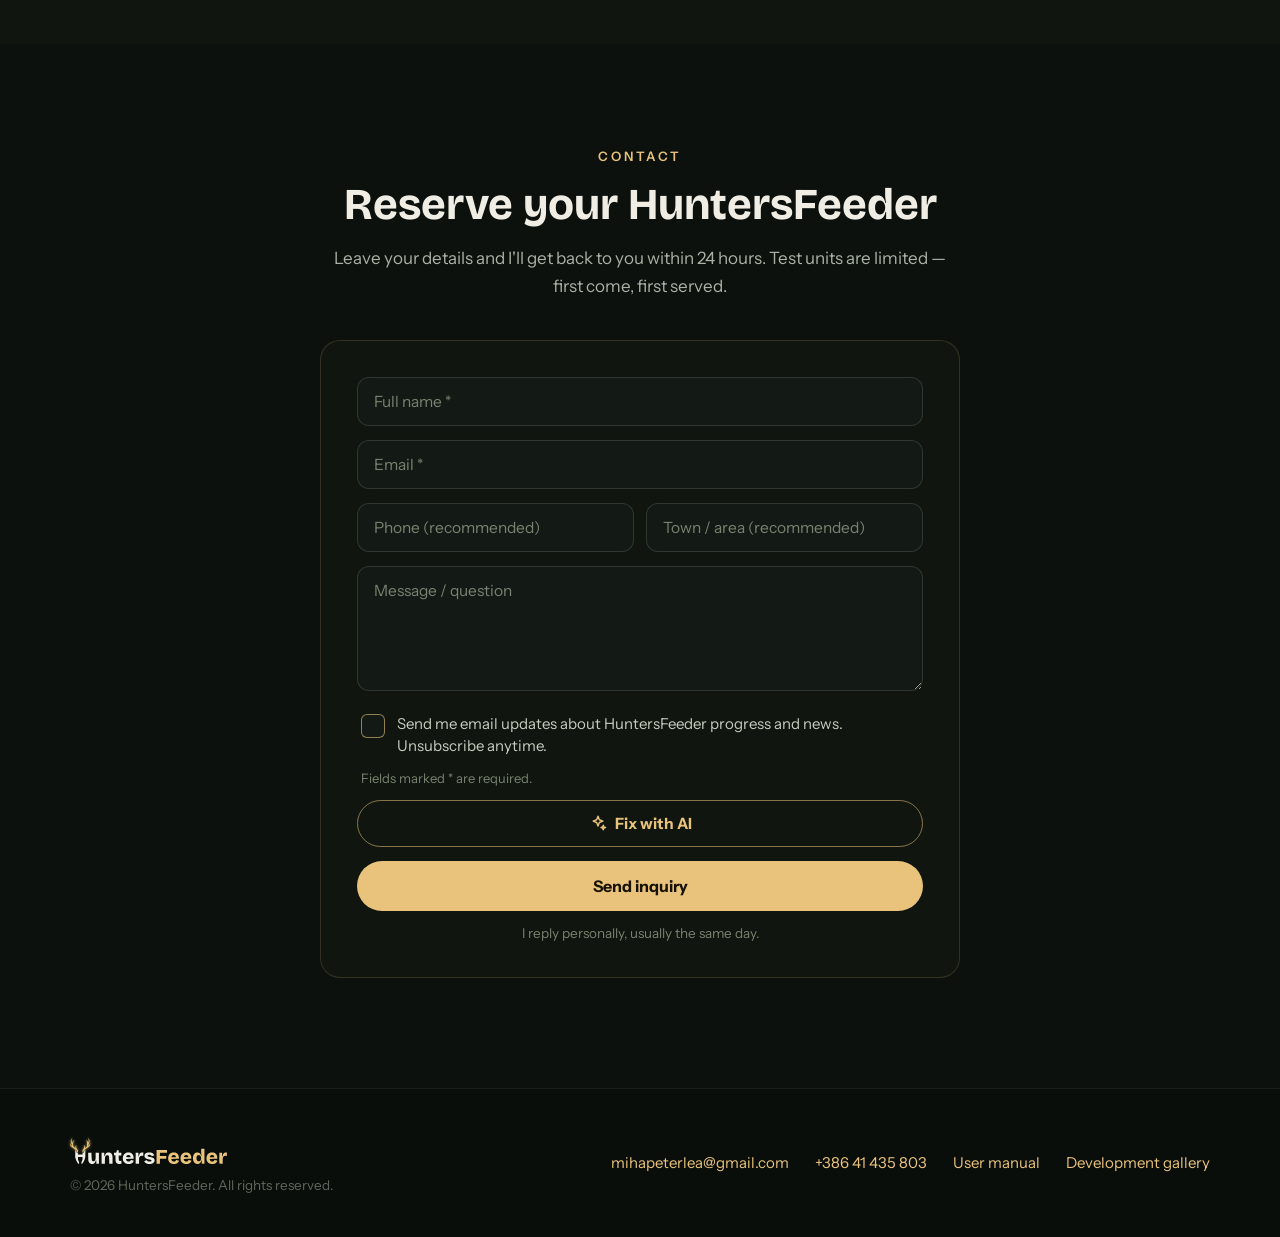
==== commit c1a5267a: "Show the visitor's site language in every notification email - Contact form mail: subject starts wit" ====
--- a/index.html
+++ b/index.html
@@ -421,6 +421,7 @@
     </div>
     <form id="hfForm" novalidate data-reveal="60" action="https://formspree.io/f/xyznjgvd" method="POST" style="background:#10160F;border:1px solid rgba(233,195,123,0.16);border-radius:20px;padding:36px;display:grid;gap:14px">
       <input type="hidden" name="_subject" value="HuntersFeeder povpraševanje">
+      <input type="hidden" name="jezik" id="fmLang" value="sl">
       <input type="text" name="website" id="fmHp" tabindex="-1" autocomplete="off" aria-hidden="true" style="position:absolute;left:-9999px;width:1px;height:1px;opacity:0">
       <input type="text" name="name" id="fmName" required autocomplete="name" placeholder="Ime in priimek *" data-i18n-ph="fm_nm" aria-describedby="fmNameErr" class="fm-in">
       <div class="fm-err" id="fmNameErr" aria-live="polite"></div>
@@ -928,9 +929,16 @@
   var sending = false, triaged = false, submitBtn = form.querySelector('button[type="submit"]');
   var btnLabel = function () { return submitBtn.getAttribute('data-label') || submitBtn.textContent; };
 
+  /* Formspree fallback: the site language as a field and at the start of the subject */
+  function setFallbackLang() {
+    var lg = (document.documentElement.lang || 'sl').slice(0, 2).toUpperCase();
+    $('fmLang').value = lg;
+    form.querySelector('input[name="_subject"]').value = '[' + lg + '] HuntersFeeder povpraševanje';
+  }
+
   async function sendForm() {
     if (sending) return;
-    if (!WORKER) { form.submit(); return; }
+    if (!WORKER) { setFallbackLang(); form.submit(); return; }
     sending = true; submitBtn.disabled = true;
     submitBtn.setAttribute('data-label', submitBtn.textContent); submitBtn.textContent = t().sending;
     try {
@@ -947,6 +955,7 @@
         '<div style="font-size:40px;color:#E9C37B;margin-bottom:10px">✓</div>' + esc(t().sent) + '</div>';
     } catch (err) {
       submitBtn.textContent = btnLabel(); submitBtn.disabled = false; sending = false;
+      setFallbackLang();
       form.submit();                     // Formspree fallback (native POST, no submit event)
     }
   }
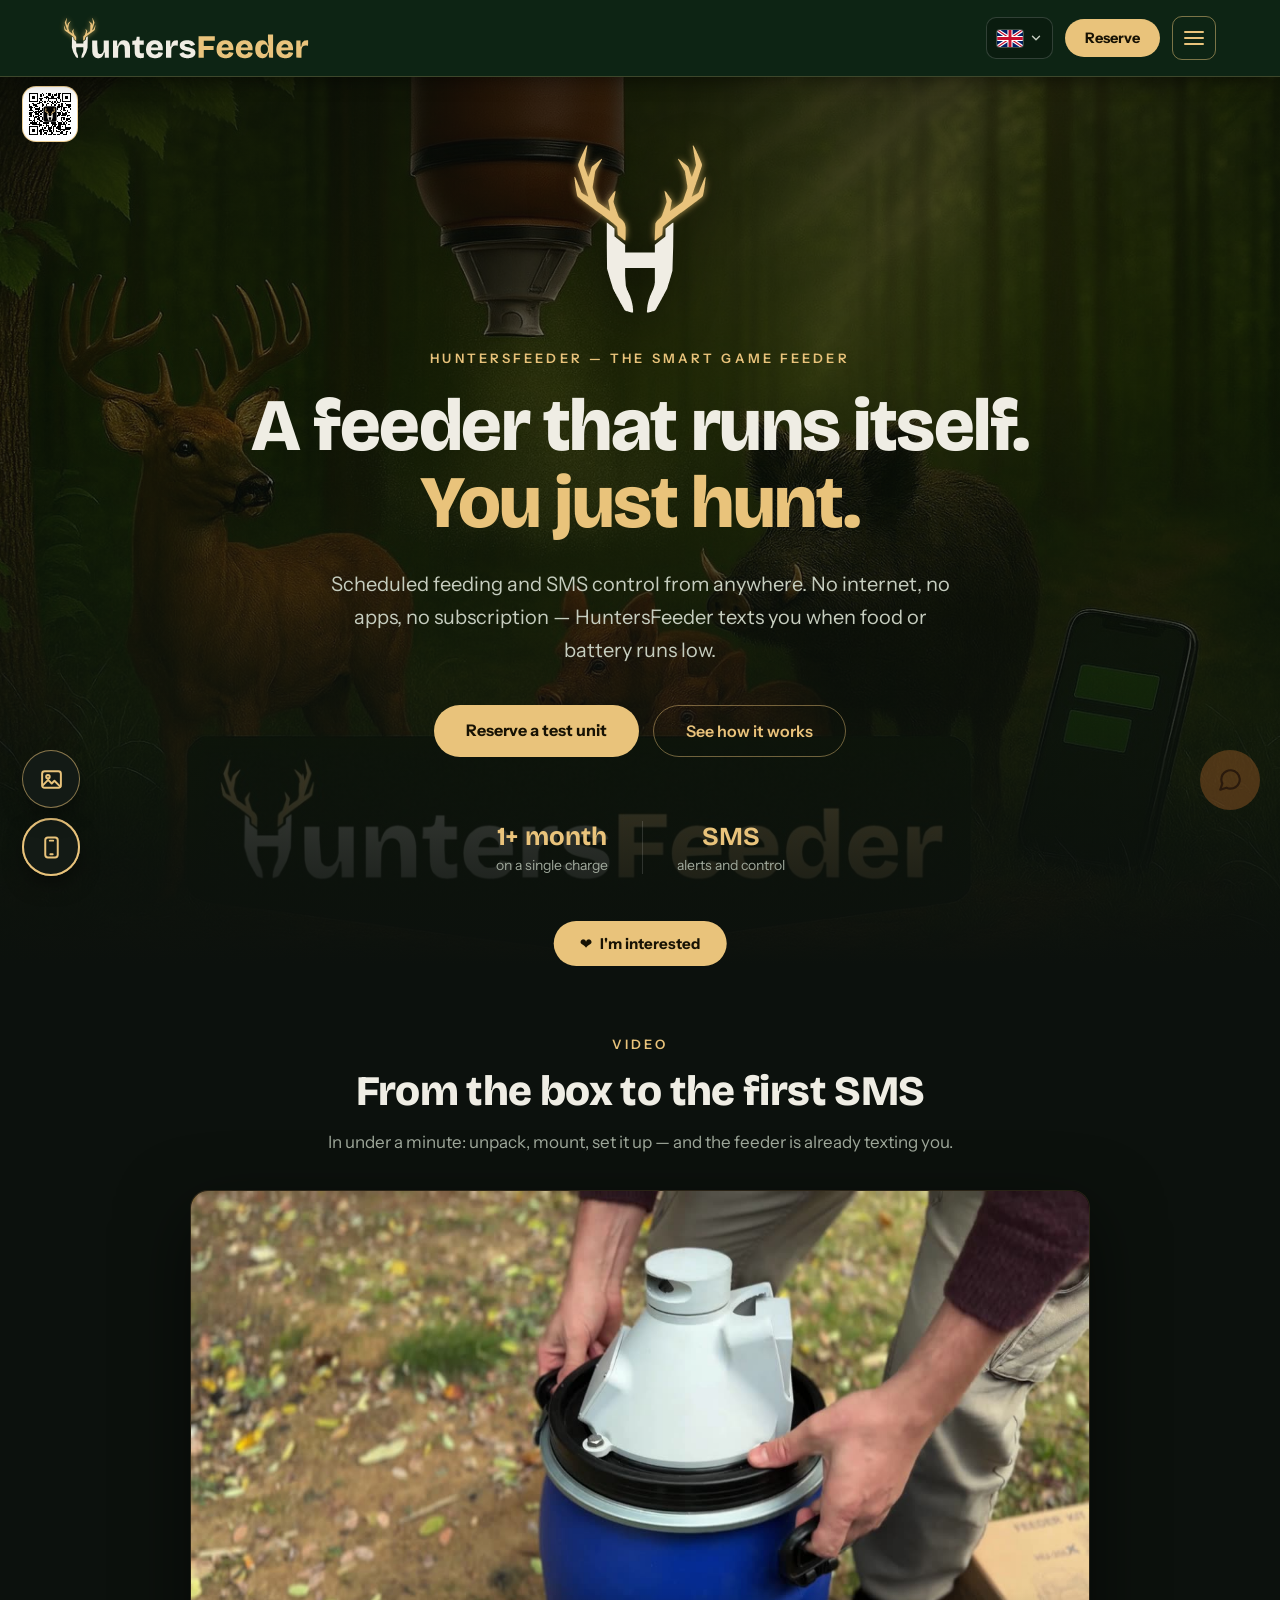
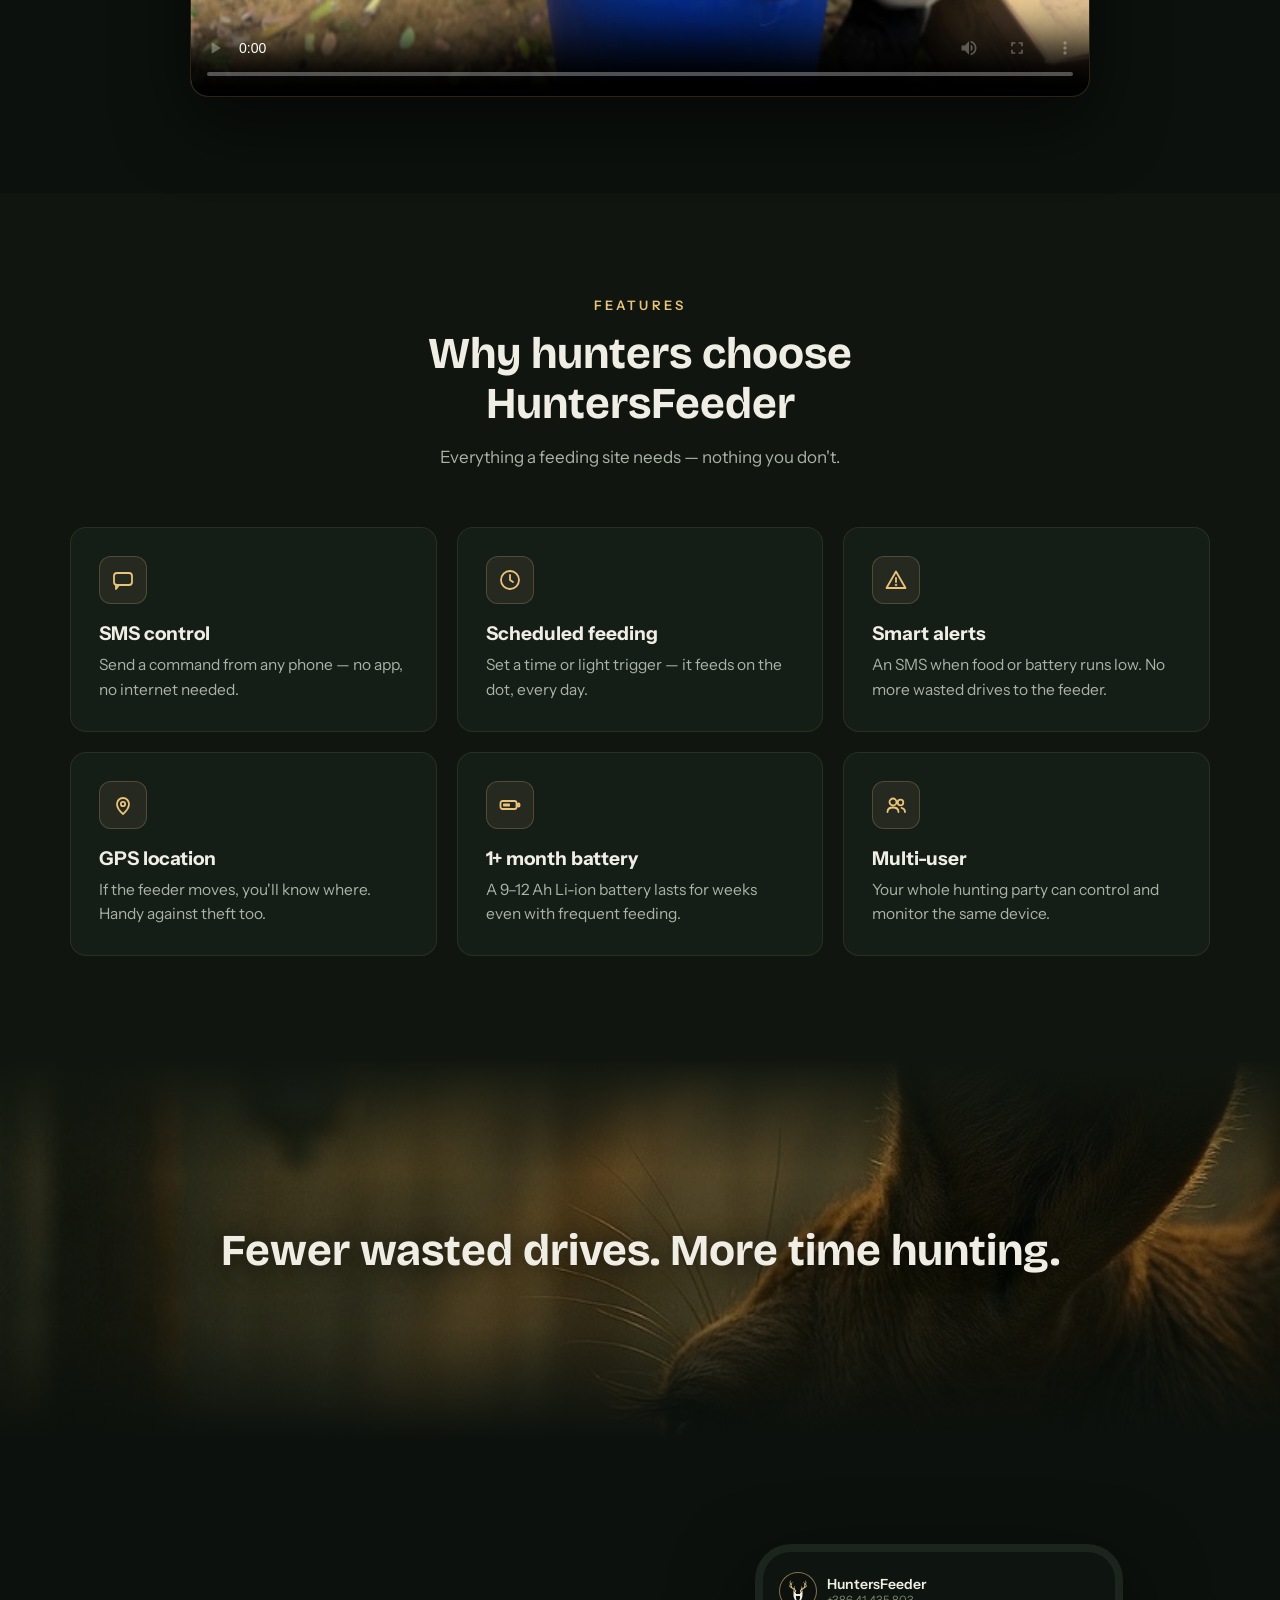
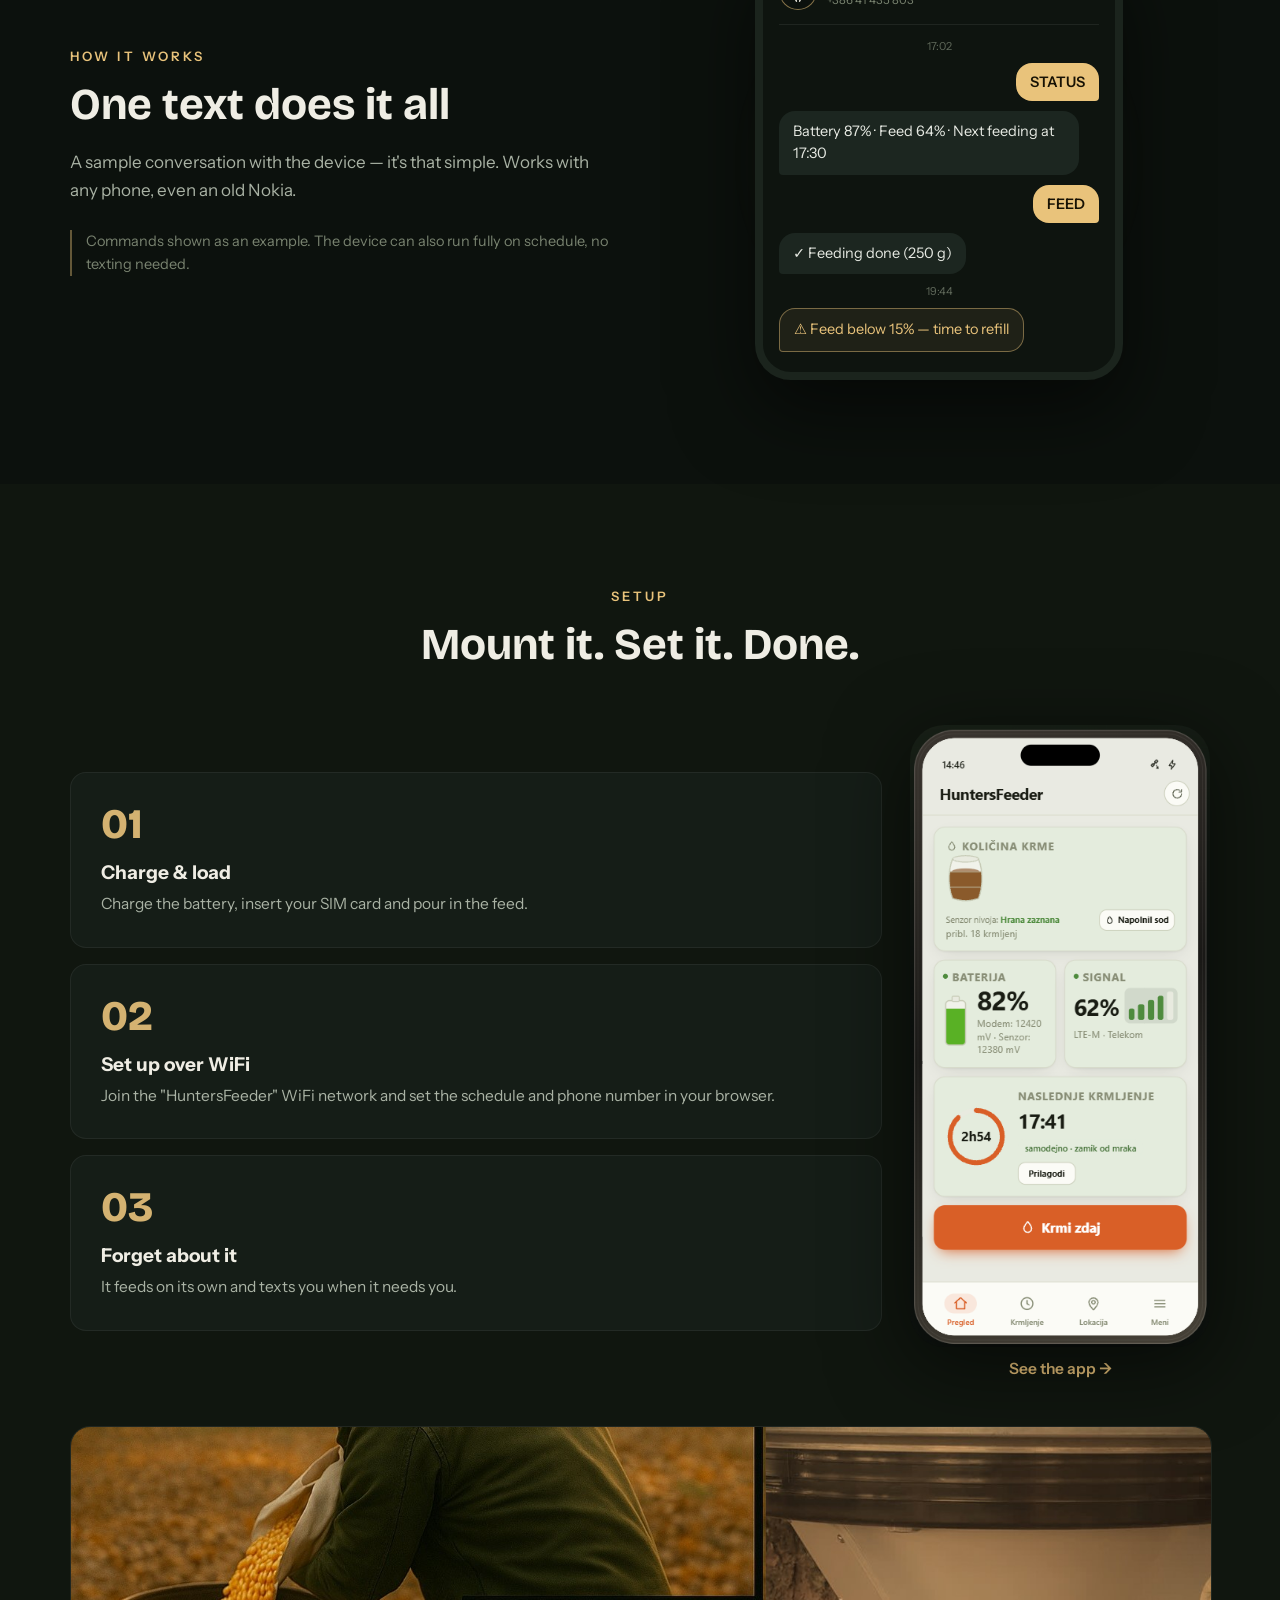
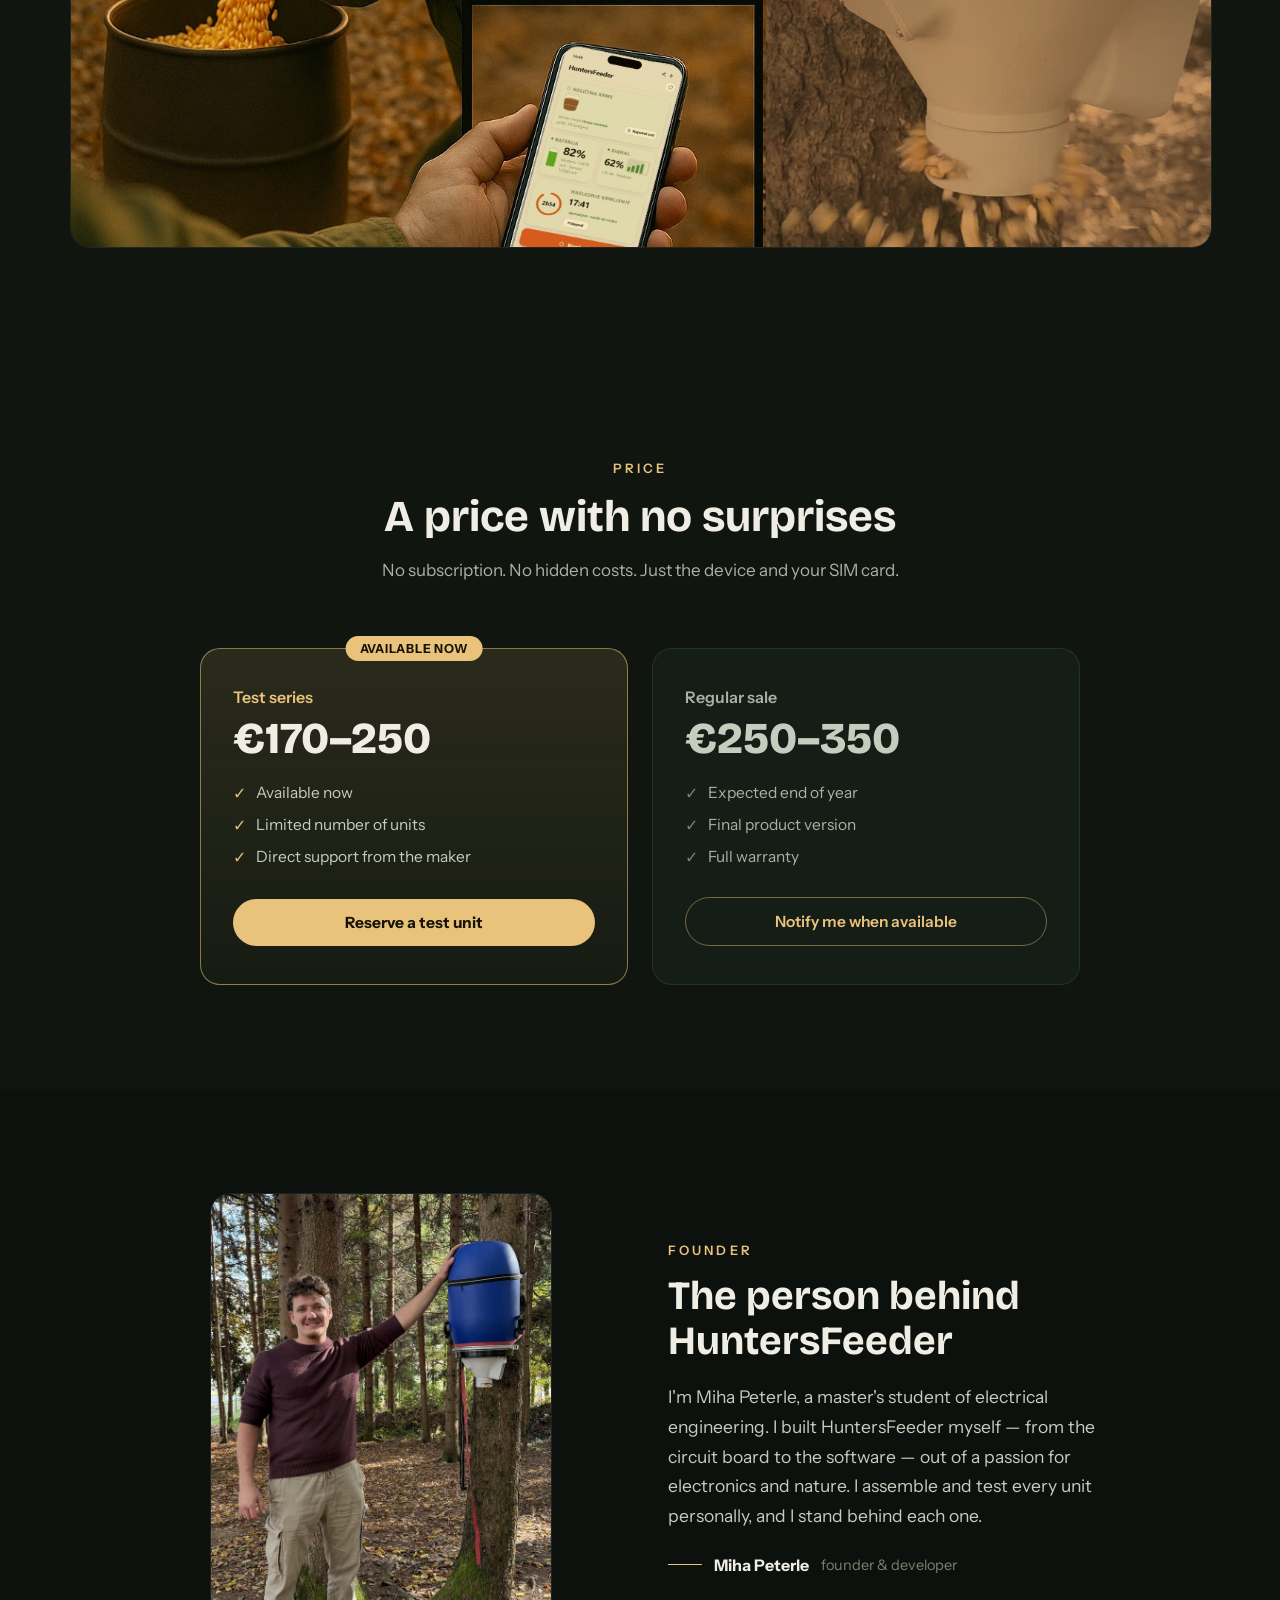
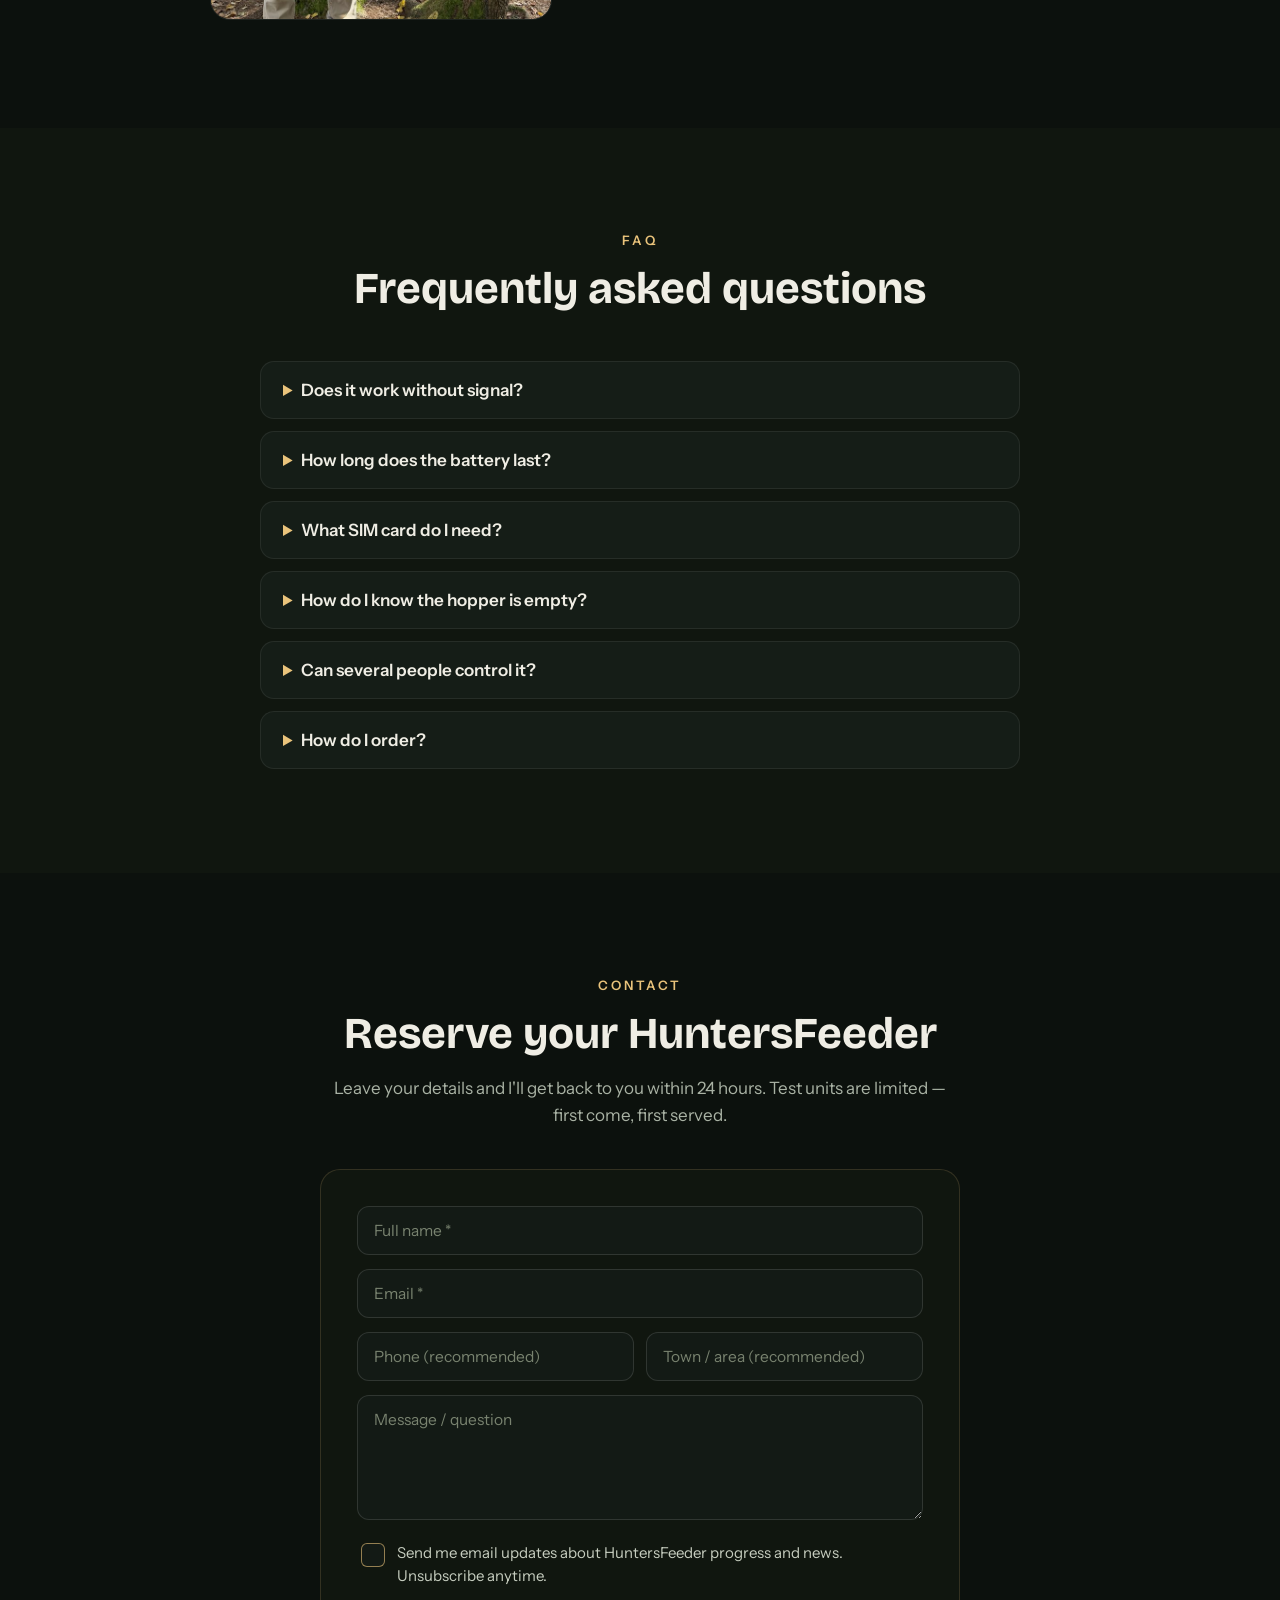
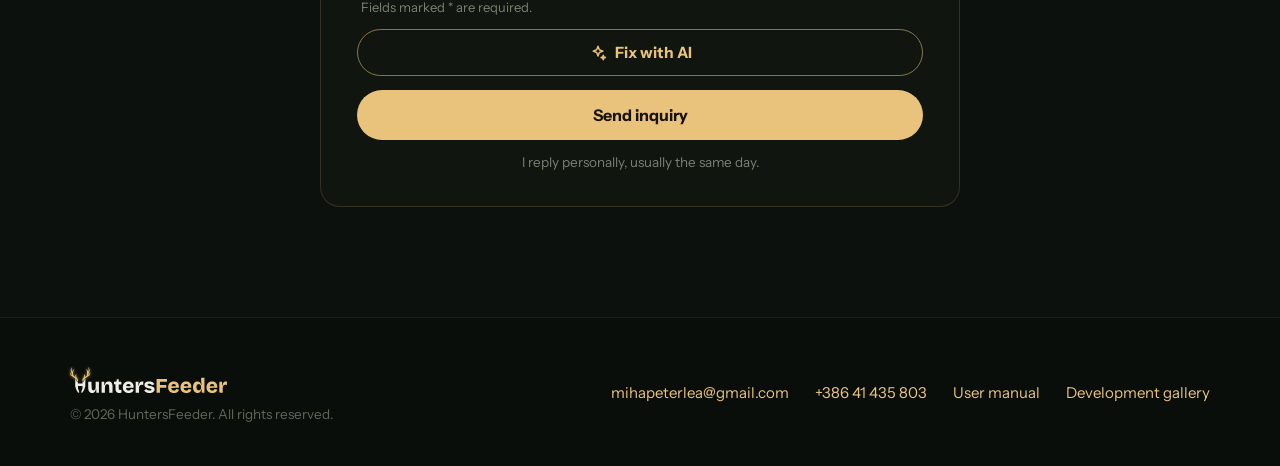
==== commit 1615face: "Add product video section right after the hero 50 s clip (unboxing to first SMS), encoded 1080p (14 " ====
--- a/index.html
+++ b/index.html
@@ -195,6 +195,22 @@
   </div>
 </section>
 
+<section id="video" data-screen-label="Video" style="padding:72px 24px 96px;background:#0C110D;scroll-margin-top:70px">
+  <div style="max-width:900px;margin:0 auto">
+    <div data-reveal="0" style="text-align:center;max-width:680px;margin:0 auto 34px">
+      <div data-i18n="vd_k" style="font-size:13px;letter-spacing:0.24em;text-transform:uppercase;color:#E9C37B;font-weight:600;margin-bottom:16px">Video</div>
+      <h2 data-i18n="vd_t" style="font-family:'Bricolage Grotesque',sans-serif;font-weight:800;font-size:clamp(28px,4vw,42px);line-height:1.12;letter-spacing:-0.015em;margin:0 0 14px">Od paketa do prvega SMS-a</h2>
+      <p data-i18n="vd_s" style="font-size:17px;line-height:1.6;color:#9FA89B;margin:0">V manj kot minuti: razpakiraš, pritrdiš, nastaviš — in krmilnica ti že pošlje SMS.</p>
+    </div>
+    <div data-reveal="80" style="position:relative;border-radius:18px;overflow:hidden;border:1px solid rgba(233,195,123,0.18);box-shadow:0 24px 70px rgba(0,0,0,0.55);background:#000;aspect-ratio:16/9">
+      <video id="hfVideo" controls playsinline preload="metadata" poster="vid/HuntersFeeder.jpg" style="display:block;width:100%;height:100%;object-fit:cover">
+        <source src="vid/HuntersFeeder-720.mp4" type="video/mp4" media="(max-width: 760px)">
+        <source src="vid/HuntersFeeder.mp4" type="video/mp4">
+      </video>
+    </div>
+  </div>
+</section>
+
 <section id="prednosti" data-screen-label="Prednosti" style="padding:104px 24px;background:#10160F;scroll-margin-top:70px">
   <div style="max-width:1140px;margin:0 auto">
     <div data-reveal="0" style="text-align:center;max-width:640px;margin:0 auto 56px">
@@ -507,6 +523,7 @@
   };
   var TR = {
     en: {
+      vd_k:"Video", vd_t:"From the box to the first SMS", vd_s:"In under a minute: unpack, mount, set it up — and the feeder is already texting you.",
       nav_f:"Features", nav_h:"How it works", nav_p:"Price", nav_q:"FAQ", nav_c:"Contact", nav_cta:"Reserve",
       h_kick:"HuntersFeeder — the smart game feeder", h_t1:"A feeder that runs itself.", h_t2:"You just hunt.",
       h_sub:"Scheduled feeding and SMS control from anywhere. No internet, no apps, no subscription — HuntersFeeder texts you when food or battery runs low.",
@@ -553,6 +570,7 @@
       fl_app:"App", fl_gal:"Gallery", nav_g:"Gallery", ftr_g:"Development gallery"
     },
     de: {
+      vd_k:"Video", vd_t:"Vom Paket zur ersten SMS", vd_s:"In weniger als einer Minute: auspacken, montieren, einstellen — und der Futterautomat schickt dir schon eine SMS.",
       nav_f:"Vorteile", nav_h:"Funktionsweise", nav_p:"Preis", nav_q:"Fragen", nav_c:"Kontakt", nav_cta:"Reservieren",
       h_kick:"HuntersFeeder — der smarte Wildfütterungsautomat", h_t1:"Ein Futterautomat, der sich selbst versorgt.", h_t2:"Sie jagen einfach.",
       h_sub:"Fütterung nach Zeitplan und SMS-Steuerung von überall. Kein Internet, keine App, kein Abo — HuntersFeeder meldet sich, wenn Futter oder Akku zur Neige gehen.",
@@ -599,6 +617,7 @@
       fl_app:"App", fl_gal:"Galerie", nav_g:"Galerie", ftr_g:"Entwicklungsgalerie"
     },
     it: {
+      vd_k:"Video", vd_t:"Dalla scatola al primo SMS", vd_s:"In meno di un minuto: apri, monti, imposti — e il distributore ti manda già un SMS.",
       nav_f:"Vantaggi", nav_h:"Come funziona", nav_p:"Prezzo", nav_q:"Domande", nav_c:"Contatto", nav_cta:"Prenota",
       h_kick:"HuntersFeeder — la mangiatoia intelligente per la selvaggina", h_t1:"La mangiatoia che si gestisce da sola.", h_t2:"Tu pensa solo a cacciare.",
       h_sub:"Alimentazione programmata e controllo via SMS ovunque tu sia. Niente internet, niente app, niente abbonamento — HuntersFeeder ti avvisa quando mangime o batteria si esauriscono.",
@@ -645,6 +664,7 @@
       fl_app:"App", fl_gal:"Galleria", nav_g:"Galleria", ftr_g:"Galleria dello sviluppo"
     },
     hr: {
+      vd_k:"Video", vd_t:"Od paketa do prvog SMS-a", vd_s:"Za manje od minute: raspakiraš, pričvrstiš, podesiš — i hranilica ti već šalje SMS.",
       nav_f:"Prednosti", nav_h:"Kako radi", nav_p:"Cijena", nav_q:"Pitanja", nav_c:"Kontakt", nav_cta:"Rezerviraj",
       h_kick:"HuntersFeeder — pametna hranilica za divljač", h_t1:"Hranilica koja se brine sama za sebe.", h_t2:"Ti samo lovi.",
       h_sub:"Automatsko hranjenje po rasporedu i SMS upravljanje s bilo kojeg mjesta. Bez interneta, bez aplikacija, bez pretplate — HuntersFeeder ti javi kad ponestane hrane ili baterije.",
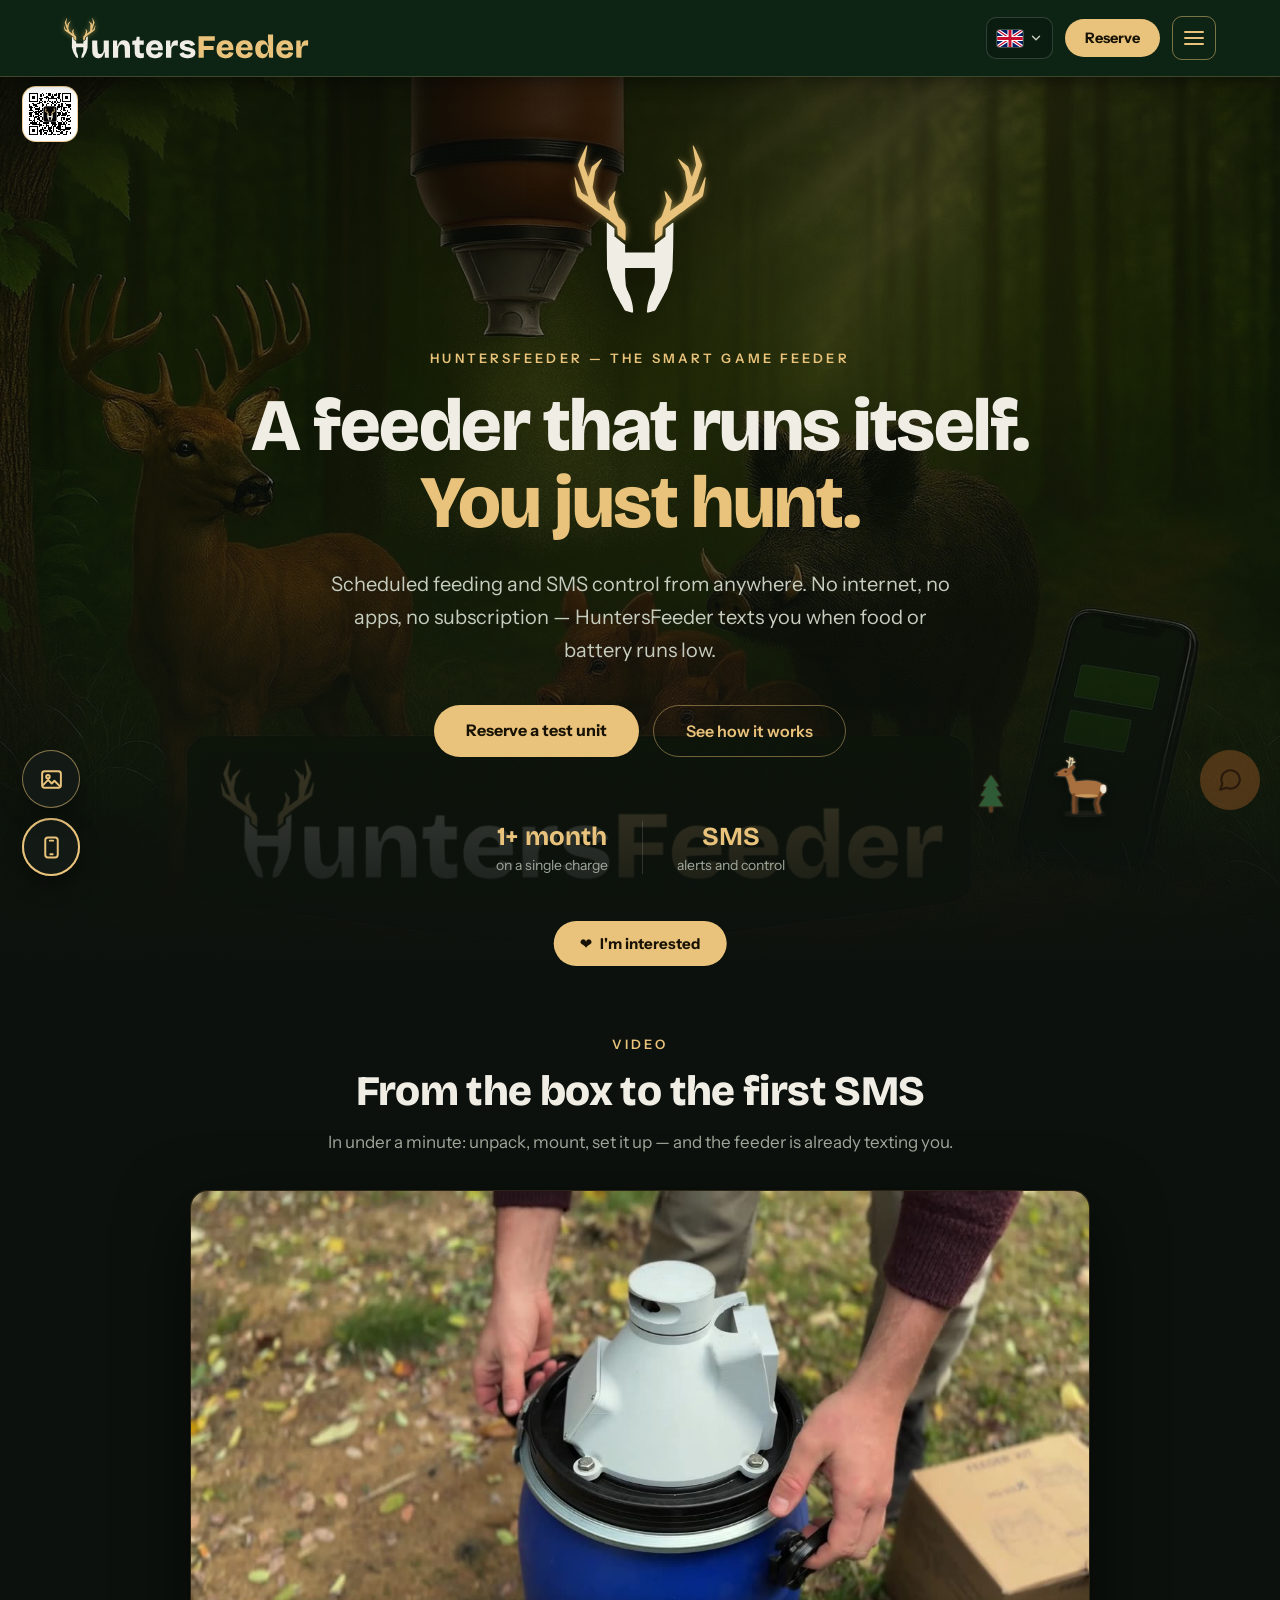
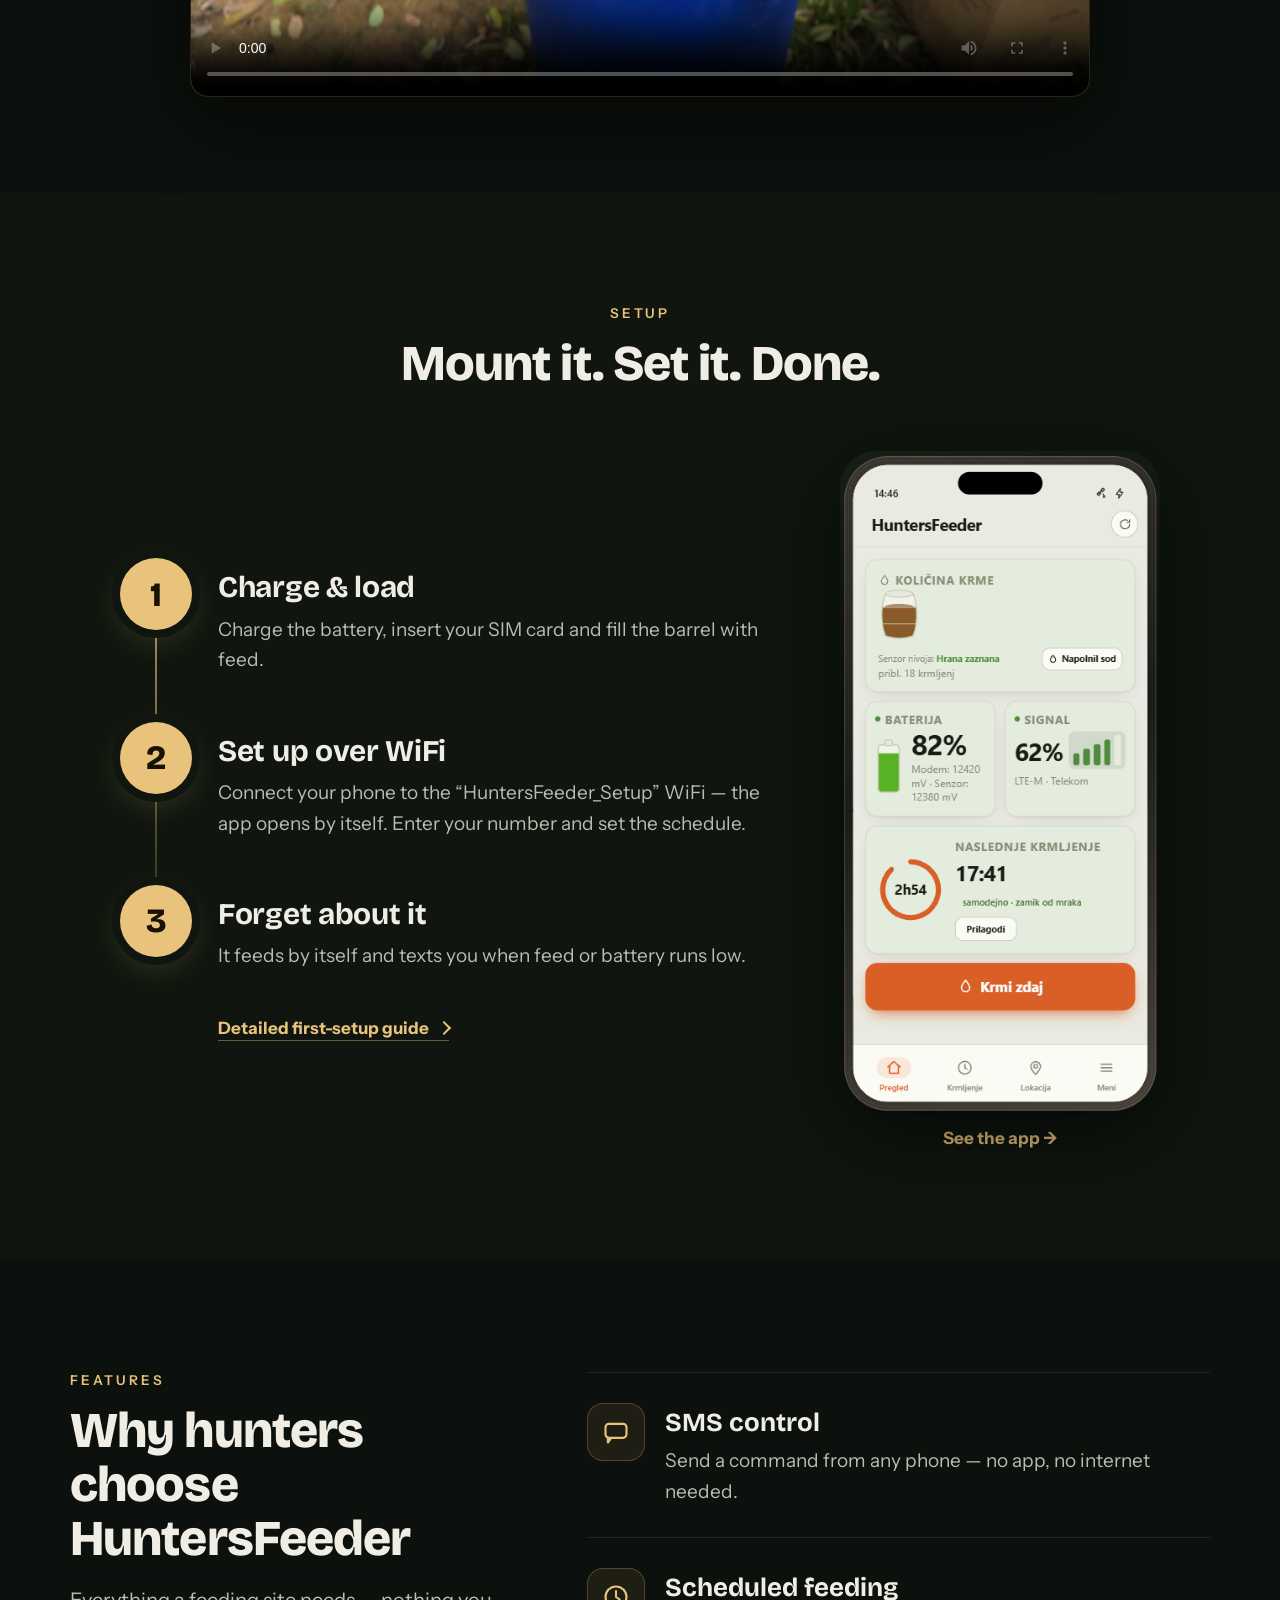
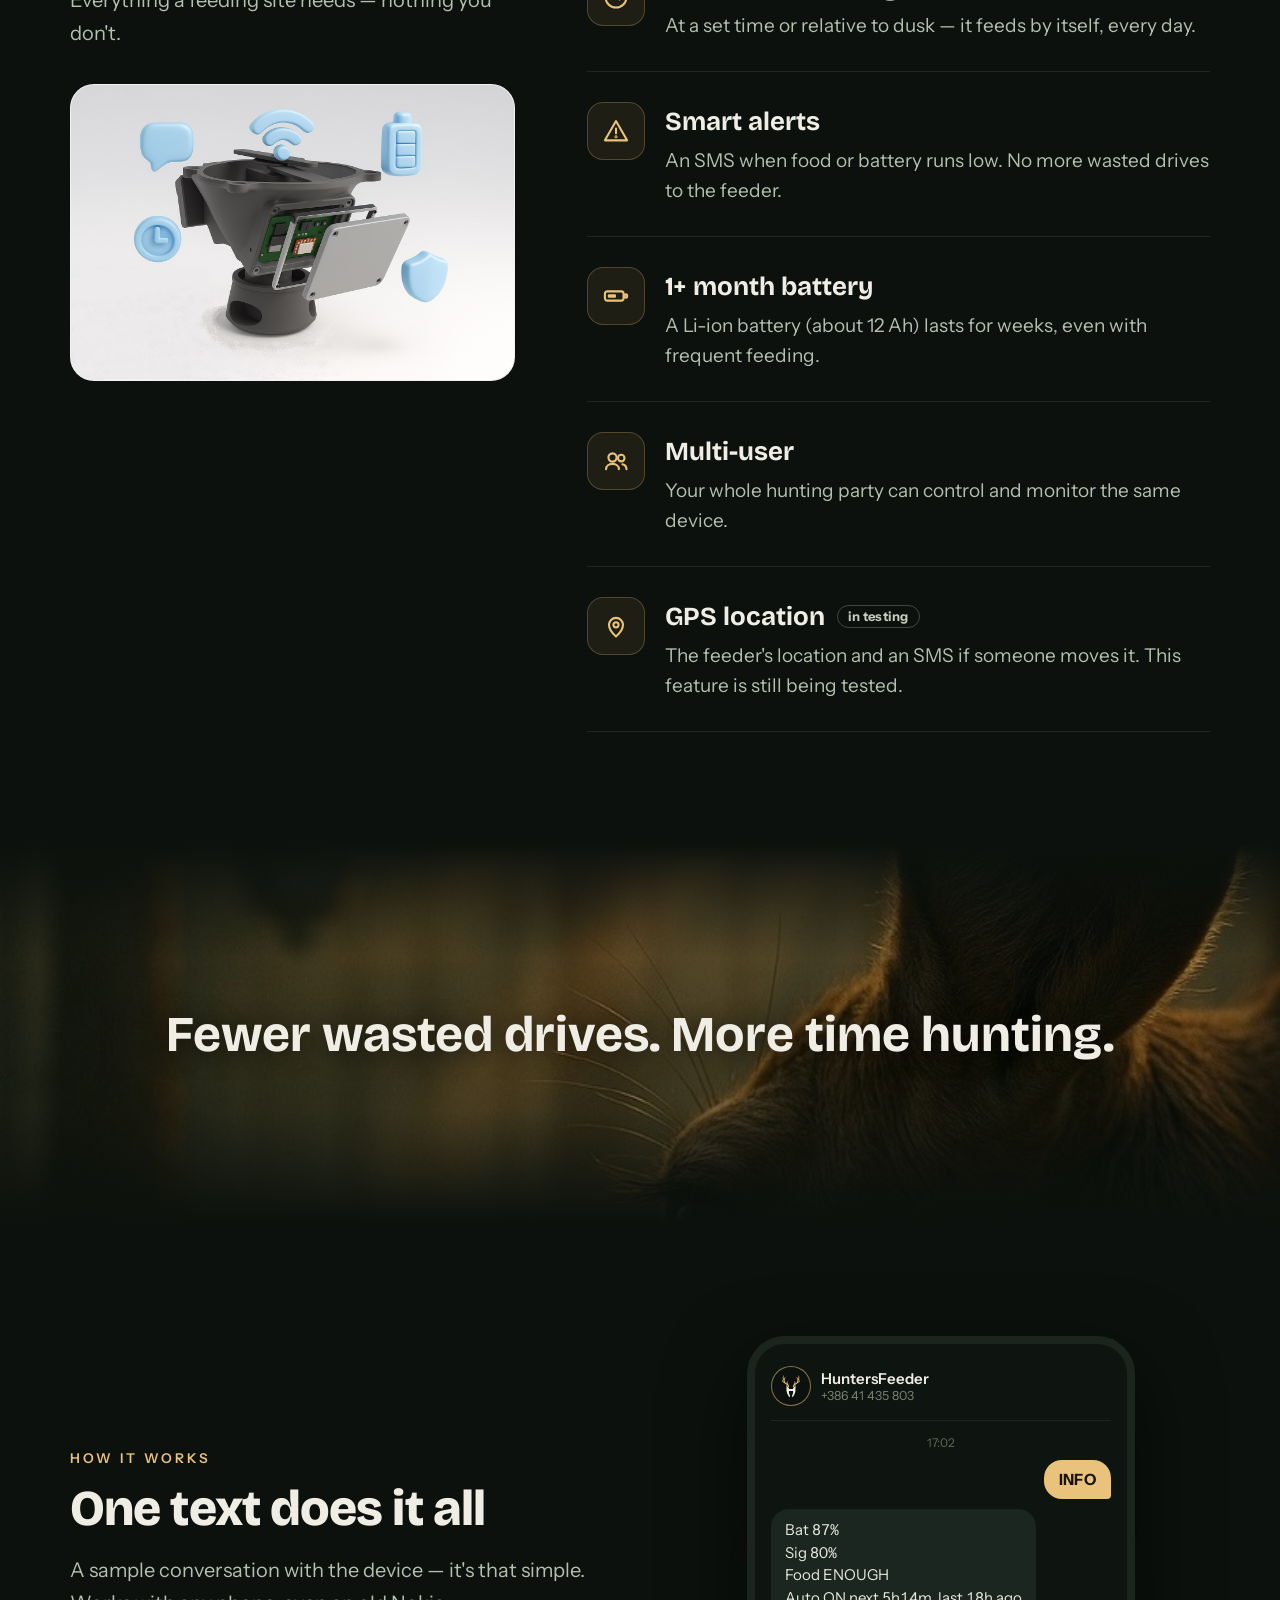
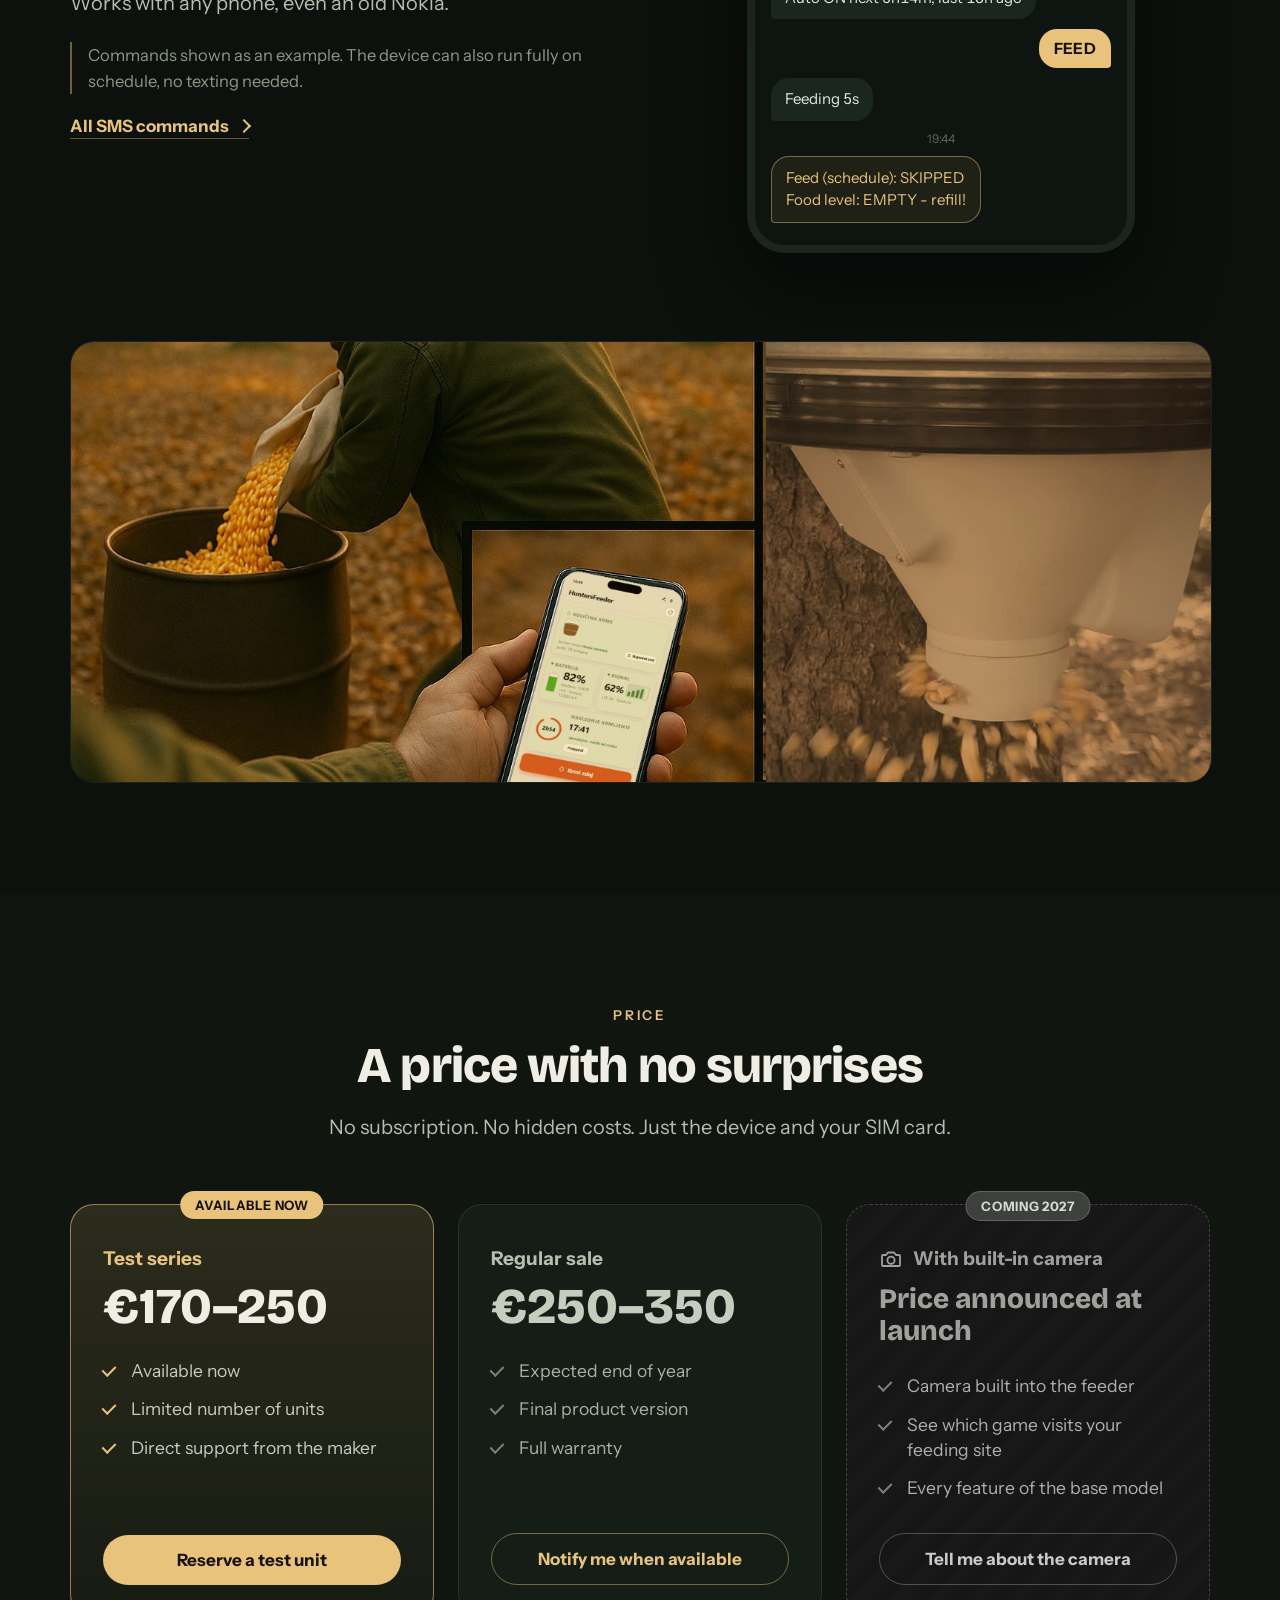
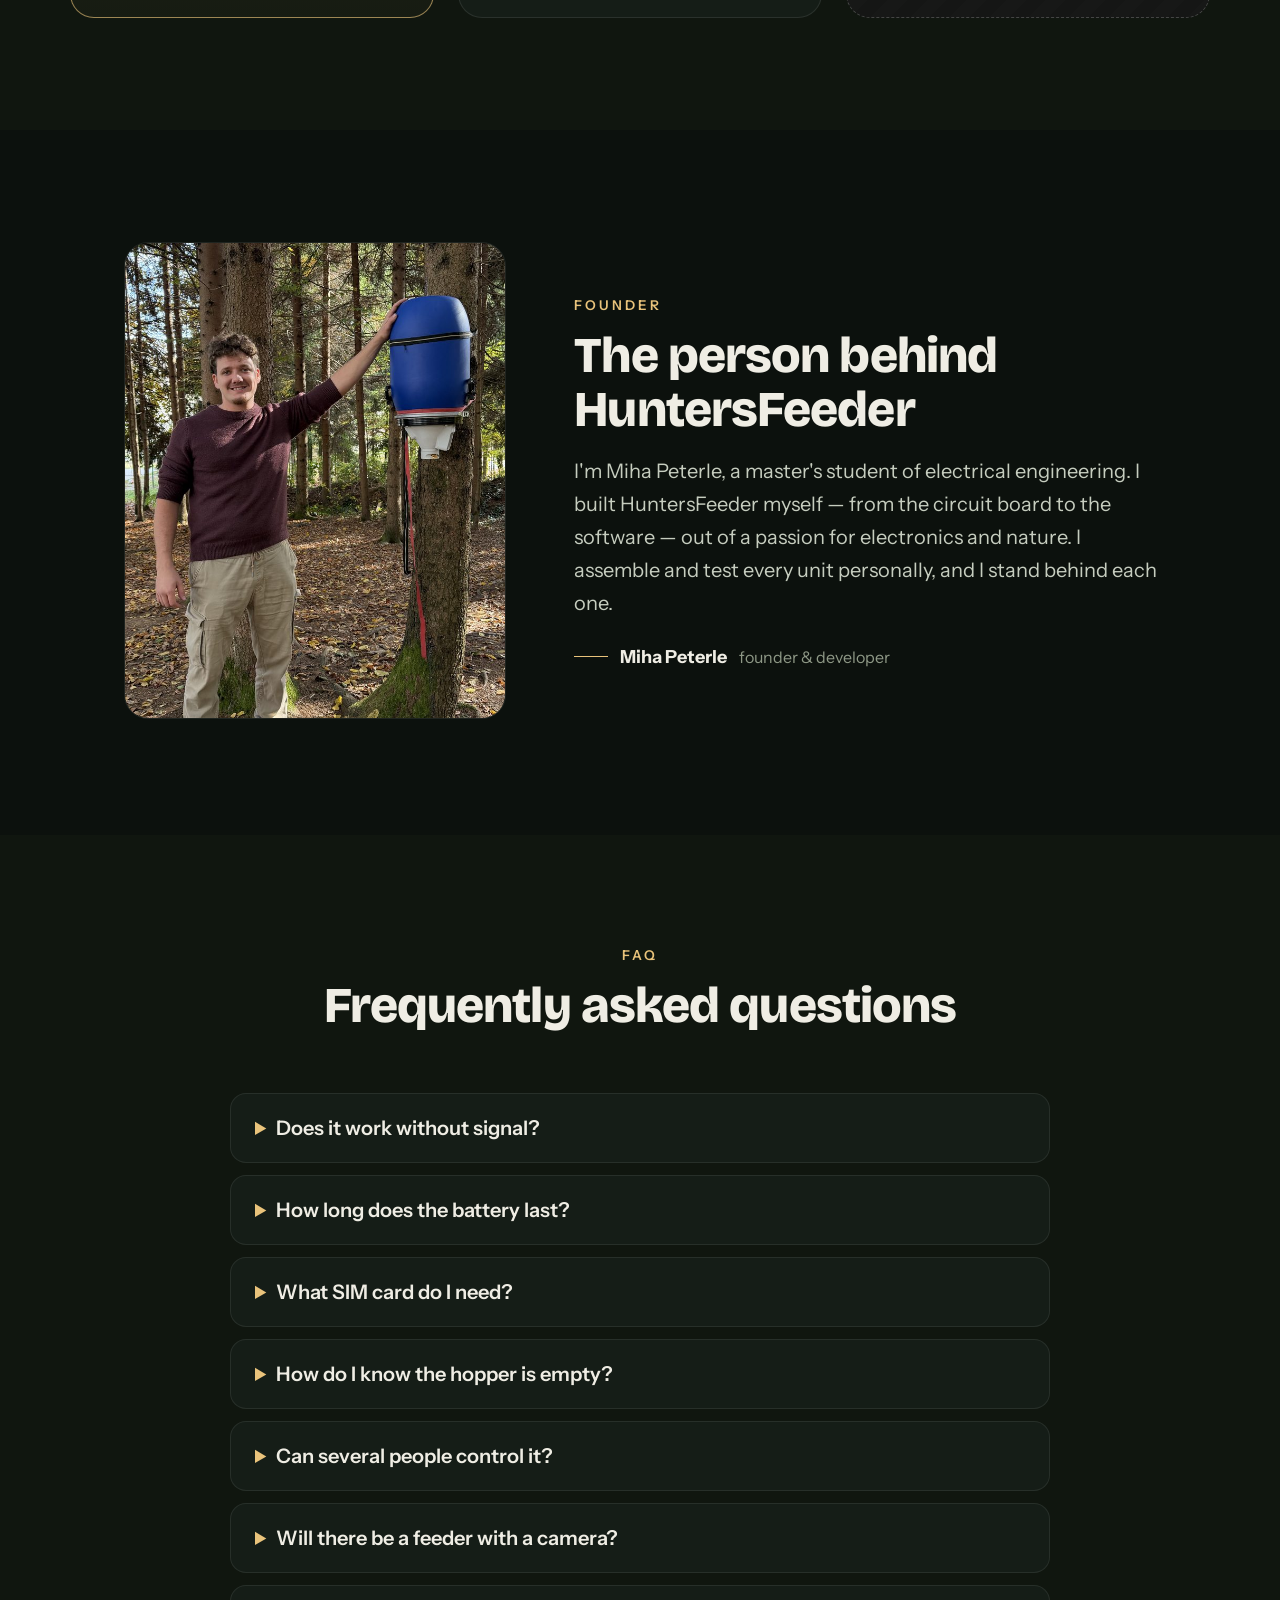
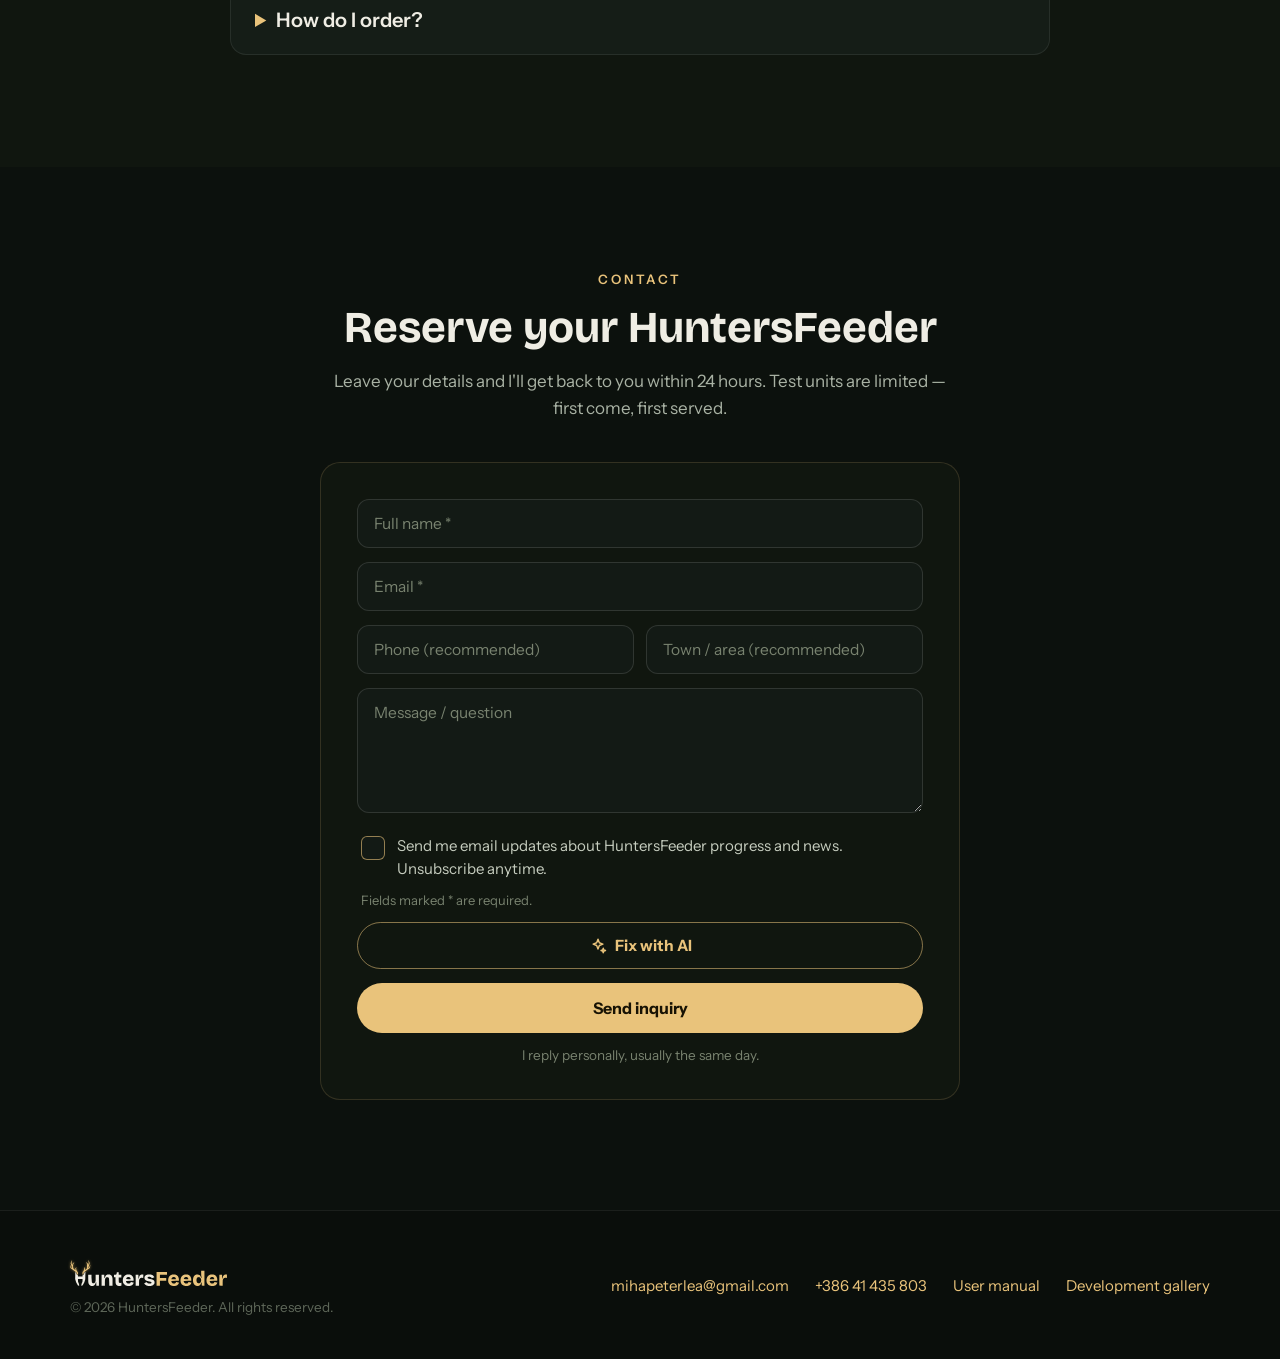
==== commit 902c269a: "Home page relayout, camera model card, Bambi's roe buck, app preview translations Home page (index.h" ====
--- a/index.html
+++ b/index.html
@@ -146,13 +146,6 @@
 #fmClear[hidden]{display:none}
 #fmClear:hover,#fmClear:focus-visible{color:#E9C37B;border-color:#E9C37B;outline:none}
 #fmClear svg{width:14px;height:14px}
-/* ---- Setup section: steps beside the app screenshot ---- */
-.hw-grid{display:grid;grid-template-columns:1fr 300px;gap:28px;align-items:center}
-.hw-steps{display:grid;gap:16px}
-.hw-app{display:flex;flex-direction:column;align-items:center;gap:12px;color:#E9C37B;font-weight:600;font-size:15.5px;text-decoration:none}
-.hw-app img{width:100%;max-width:300px;height:auto;border-radius:34px;filter:drop-shadow(0 18px 40px rgba(0,0,0,.55));transition:transform .3s ease}
-.hw-app:hover img{transform:translateY(-4px)}
-@media (max-width:820px){.hw-grid{grid-template-columns:1fr}.hw-app img{max-width:260px}}
 /* ---- "send me news" consent checkbox (unchecked by default) ---- */
 .fm-chk{display:flex;align-items:flex-start;gap:12px;cursor:pointer;font-size:15px;line-height:1.5;color:#C6CDBF;padding:4px 4px 2px}
 .fm-chk input{position:absolute;opacity:0;width:1px;height:1px}
@@ -162,6 +155,130 @@
 .fm-chk input:checked + .fm-box{background:#E9C37B;border-color:#E9C37B}
 .fm-chk input:checked + .fm-box::after{opacity:1}
 .fm-chk input:focus-visible + .fm-box{outline:2px solid #E9C37B;outline-offset:2px}
+/* =====================================================================
+   Sections after the video (2026-11 layout). Type is larger than before:
+   body copy 18px, step/feature titles 24-26px, so the boxes are filled by
+   the words and not by empty space.
+   ===================================================================== */
+.sec{padding:112px 24px}
+.sec-in{max-width:1140px;margin:0 auto}
+.sec-head{text-align:center;max-width:720px;margin:0 auto 60px}
+.kick{font-size:13.5px;letter-spacing:0.22em;text-transform:uppercase;color:#E9C37B;font-weight:600;margin-bottom:16px}
+.h2{font-family:'Bricolage Grotesque',sans-serif;font-weight:800;font-size:clamp(32px,4.4vw,50px);line-height:1.08;letter-spacing:-0.018em;margin:0 0 18px}
+.lead{font-size:clamp(18px,1.6vw,20px);line-height:1.65;color:#B5BEAF;margin:0}
+.note{font-size:16.5px;line-height:1.6;color:#8E9886;margin:22px 0 0;border-left:2px solid rgba(233,195,123,0.45);padding-left:16px}
+.link-arrow{display:inline-flex;align-items:center;gap:8px;font-weight:700;font-size:17px;color:#E9C37B;border-bottom:1px solid rgba(233,195,123,0.4);padding-bottom:2px}
+.link-arrow::after{content:"";width:8px;height:8px;border:solid currentColor;border-width:2px 2px 0 0;transform:rotate(45deg);margin-left:2px}
+.link-arrow:hover{border-bottom-color:#F5D89E}
+@media (max-width:640px){.sec{padding:84px 20px}.sec-head{margin-bottom:42px}}
+
+/* ---- Setup: a real sequence, so a numbered timeline ---------------------- */
+.hw-grid{display:grid;grid-template-columns:minmax(0,1fr) 320px;gap:64px;align-items:center;max-width:1040px;margin:0 auto}
+.hw-app{display:flex;flex-direction:column;align-items:center;gap:14px;color:#E9C37B;font-weight:700;font-size:17px;text-decoration:none}
+.hw-app img{width:100%;max-width:320px;height:auto;border-radius:36px;filter:drop-shadow(0 22px 46px rgba(0,0,0,.6));transition:transform .3s ease}
+.hw-app:hover img{transform:translateY(-4px)}
+.steps{list-style:none;margin:0;padding:0;position:relative}
+.steps::before{content:"";position:absolute;left:35px;top:44px;bottom:90px;width:2px;
+  background:linear-gradient(180deg,rgba(233,195,123,.7),rgba(233,195,123,.08))}
+.steps>li{display:grid;grid-template-columns:72px minmax(0,1fr);gap:26px;align-items:start;padding:0 0 46px;position:relative}
+.step-n{width:72px;height:72px;border-radius:50%;display:flex;align-items:center;justify-content:center;
+  font-family:'Bricolage Grotesque',sans-serif;font-weight:800;font-size:34px;color:#171204;
+  background:#E9C37B;box-shadow:0 0 0 8px #10160F,0 10px 30px rgba(233,195,123,.18)}
+.steps h3{font-family:'Bricolage Grotesque',sans-serif;font-weight:700;font-size:clamp(24px,2.6vw,30px);line-height:1.15;margin:12px 0 10px;letter-spacing:-0.01em}
+.steps p{font-size:clamp(17.5px,1.5vw,19px);line-height:1.6;color:#B5BEAF;margin:0;max-width:34em}
+.steps>li.steps-more{display:block;padding:0 0 0 98px}
+@media (max-width:860px){
+  .hw-grid{grid-template-columns:minmax(0,1fr);gap:40px}
+  .hw-app img{max-width:270px}
+}
+@media (max-width:520px){
+  .steps::before{left:25px}
+  .steps>li{grid-template-columns:52px minmax(0,1fr);gap:18px;padding-bottom:36px}
+  .step-n{width:52px;height:52px;font-size:25px;box-shadow:0 0 0 6px #10160F}
+  .steps h3{margin-top:7px}
+  .steps>li.steps-more{padding-left:70px}
+}
+
+/* ---- Features: heading + product render on the left, list on the right --- */
+.feat-wrap{display:grid;grid-template-columns:minmax(0,5fr) minmax(0,7fr);gap:72px;align-items:start}
+.feat-side{position:sticky;top:120px}
+.feat-img{margin:34px 0 0;border-radius:24px;overflow:hidden;background:#EEF0F2;border:1px solid rgba(255,255,255,.08)}
+.feat-img img{display:block;width:100%;height:auto}
+.feat-list{list-style:none;margin:0;padding:0}
+.feat-list>li{display:grid;grid-template-columns:56px minmax(0,1fr);gap:22px;padding:30px 0;border-top:1px solid rgba(255,255,255,.09)}
+.feat-list>li:last-child{border-bottom:1px solid rgba(255,255,255,.09)}
+.feat-ic{width:56px;height:56px;border-radius:16px;display:flex;align-items:center;justify-content:center;color:#E9C37B;
+  background:rgba(233,195,123,.08);border:1px solid rgba(233,195,123,.25)}
+.feat-ic svg{width:28px;height:28px}
+.feat-list h3{font-family:'Bricolage Grotesque',sans-serif;font-weight:700;font-size:clamp(22px,2.2vw,26px);line-height:1.2;margin:4px 0 8px}
+.feat-list p{font-size:clamp(17.5px,1.5vw,19px);line-height:1.6;color:#B5BEAF;margin:0}
+.tag{display:inline-block;vertical-align:middle;font-family:'Instrument Sans',sans-serif;font-size:13px;font-weight:700;letter-spacing:.02em;
+  color:#C6CDBF;border:1px solid rgba(255,255,255,.22);border-radius:999px;padding:3px 10px;margin-left:6px;position:relative;top:-2px}
+@media (max-width:900px){.feat-wrap{grid-template-columns:minmax(0,1fr);gap:28px}.feat-side{position:static}.feat-img{max-width:560px}}
+@media (max-width:520px){.feat-list>li{grid-template-columns:46px minmax(0,1fr);gap:16px;padding:24px 0}.feat-ic{width:46px;height:46px;border-radius:13px}.feat-ic svg{width:24px;height:24px}}
+
+/* ---- SMS conversation ---------------------------------------------------- */
+.sms-grid{display:grid;grid-template-columns:minmax(0,1fr) minmax(0,1fr);gap:64px;align-items:center}
+.sms-phone-wrap{position:relative;display:flex;justify-content:center}
+.sms-glow{position:absolute;width:460px;height:460px;max-width:100%;top:50%;left:50%;transform:translate(-50%,-50%);
+  background:radial-gradient(circle,rgba(233,195,123,0.14) 0%,rgba(233,195,123,0) 65%);filter:blur(10px)}
+.sms-phone{position:relative;width:340px;max-width:100%;background:#0E140F;border:8px solid #1B241D;border-radius:38px;padding:22px 16px;
+  box-shadow:0 30px 80px rgba(0,0,0,0.55);animation:floaty 7s ease-in-out infinite}
+.sms-top{display:flex;align-items:center;gap:10px;padding-bottom:14px;border-bottom:1px solid rgba(255,255,255,0.07);margin-bottom:14px}
+.sms-av{width:38px;height:38px;border-radius:50%;background:#0C110D;border:1px solid rgba(233,195,123,0.55);display:flex;align-items:center;justify-content:center;flex:0 0 auto}
+.sms-av img{display:block;height:22px;width:auto}
+.sms-name{font-size:15px;font-weight:600}
+.sms-num{font-size:12.5px;color:#78826F}
+.sms-thread{display:flex;flex-direction:column;gap:10px}
+.sms-time{text-align:center;font-size:12px;color:#5E6759}
+.b-me{align-self:flex-end;background:#E9C37B;color:#171204;font-weight:700;font-size:15.5px;padding:10px 15px;border-radius:18px 18px 4px 18px;max-width:80%;letter-spacing:.02em}
+.b-dev{align-self:flex-start;background:#1C2620;color:#E6E9E2;font-size:15px;line-height:1.5;padding:10px 14px;border-radius:18px 18px 18px 4px;max-width:88%;white-space:pre-line;font-variant-numeric:tabular-nums}
+.b-warn{background:rgba(233,195,123,0.08);border:1px solid rgba(233,195,123,0.45);color:#E9C37B}
+.wide-photo{display:block;width:100%;height:440px;object-fit:cover;object-position:center;border-radius:24px;margin-top:88px;border:1px solid rgba(255,255,255,0.07)}
+@media (max-width:860px){.sms-grid{grid-template-columns:minmax(0,1fr);gap:44px}.wide-photo{height:300px;margin-top:64px}}
+
+/* ---- Prices: test series (now), regular (end of year), camera (2027) ------ */
+.prices{display:grid;grid-template-columns:repeat(3,minmax(0,1fr));gap:24px;align-items:stretch}
+.price{position:relative;display:flex;flex-direction:column;background:#151D17;border:1px solid rgba(255,255,255,0.09);border-radius:24px;padding:42px 32px 32px}
+.price.hot{background:linear-gradient(180deg,rgba(233,195,123,0.13),rgba(233,195,123,0.03));border-color:rgba(233,195,123,0.6)}
+.badge{position:absolute;top:-14px;left:50%;transform:translateX(-50%);white-space:nowrap;font-size:13px;font-weight:700;letter-spacing:.05em;text-transform:uppercase;
+  padding:6px 15px;border-radius:999px;background:#E9C37B;color:#171204}
+.p-name{display:flex;align-items:center;gap:10px;font-size:19px;font-weight:700;color:#E9C37B;margin-bottom:12px}
+.price:not(.hot) .p-name{color:#B5BEAF}
+.p-val{font-family:'Bricolage Grotesque',sans-serif;font-weight:800;font-size:clamp(40px,4vw,50px);line-height:1;margin-bottom:26px}
+.price:not(.hot) .p-val{color:#C6CDBF}
+.p-val-sm{font-size:clamp(24px,2.3vw,28px);line-height:1.15}
+.p-list{list-style:none;margin:0 0 32px;padding:0;display:flex;flex-direction:column;gap:13px}
+.p-list li{position:relative;padding-left:28px;font-size:17.5px;line-height:1.45;color:#C6CDBF}
+.p-list li::before{content:"";position:absolute;left:2px;top:5px;width:6px;height:11px;border:solid #E9C37B;border-width:0 2.5px 2.5px 0;transform:rotate(45deg)}
+.price:not(.hot) .p-list li{color:#A9B2A4}
+.price:not(.hot) .p-list li::before{border-color:#78826F}
+.btn-gold,.btn-line{margin-top:auto;display:block;text-align:center;font-weight:700;font-size:17px;padding:15px 24px;border-radius:999px;transition:background .25s}
+.btn-gold{background:#E9C37B;color:#171204}
+.btn-gold:hover{background:#F5D89E;color:#171204}
+.btn-line{border:1px solid rgba(233,195,123,0.45);color:#E9C37B}
+.btn-line:hover{background:rgba(233,195,123,0.1)}
+/* the camera model comes next year: same card, deliberately greyed */
+.price.soon{background:repeating-linear-gradient(135deg,#141914 0 14px,#121712 14px 28px);border:1px dashed rgba(255,255,255,0.2);filter:saturate(.25)}
+.price.soon .badge{background:#3A423A;color:#D5DACF;border:1px solid rgba(255,255,255,.18)}
+.price.soon .p-name,.price.soon .p-val{color:#9AA394}
+.price.soon .cam{width:24px;height:24px;flex:0 0 auto}
+.price.soon .btn-line{border-color:rgba(255,255,255,.25);color:#C6CDBF}
+.price.soon .btn-line:hover{background:rgba(255,255,255,.06)}
+@media (max-width:980px){.prices{grid-template-columns:minmax(0,1fr);max-width:520px;margin:0 auto;gap:34px}}
+
+/* ---- Founder ---------------------------------------------------------------- */
+.founder{display:grid;grid-template-columns:minmax(0,4fr) minmax(0,6fr);gap:64px;align-items:center;max-width:1040px}
+.founder img{width:100%;max-width:380px;height:auto;border-radius:24px;border:1px solid rgba(255,255,255,0.08)}
+.sign{display:flex;align-items:center;flex-wrap:wrap;gap:12px;margin-top:26px}
+.sign-line{width:34px;height:1px;background:#E9C37B;display:inline-block}
+@media (max-width:820px){.founder{grid-template-columns:minmax(0,1fr);gap:36px}.founder img{max-width:320px}}
+
+/* ---- FAQ ------------------------------------------------------------------------ */
+.faq-list{display:flex;flex-direction:column;gap:12px}
+.faq-list details{background:#151D17;border:1px solid rgba(255,255,255,0.08);border-radius:16px;padding:20px 24px}
+.faq-list summary{cursor:pointer;font-size:clamp(18px,1.7vw,20px);font-weight:600;line-height:1.4}
+.faq-list p{margin:12px 0 0;font-size:clamp(17px,1.5vw,18px);line-height:1.65;color:#B5BEAF}
 </style>
 </head>
 <body>
@@ -211,219 +328,210 @@
   </div>
 </section>
 
-<section id="prednosti" data-screen-label="Prednosti" style="padding:104px 24px;background:#10160F;scroll-margin-top:70px">
-  <div style="max-width:1140px;margin:0 auto">
-    <div data-reveal="0" style="text-align:center;max-width:640px;margin:0 auto 56px">
-      <div data-i18n="nav_f" style="font-size:13px;letter-spacing:0.24em;text-transform:uppercase;color:#E9C37B;font-weight:600;margin-bottom:16px">Prednosti</div>
-      <h2 data-i18n="ft_h" style="font-family:'Bricolage Grotesque',sans-serif;font-weight:700;font-size:clamp(30px,4vw,44px);line-height:1.12;margin:0 0 16px">Zakaj lovci izberejo HuntersFeeder</h2>
-      <p data-i18n="ft_s" style="font-size:17px;line-height:1.6;color:#A9B2A4;margin:0">Vse, kar krmišče potrebuje — in nič odvečnega.</p>
-    </div>
-    <div style="display:grid;grid-template-columns:repeat(auto-fit,minmax(300px,1fr));gap:20px">
-      <div data-reveal="0" style="background:#151D17;border:1px solid rgba(233,195,123,0.1);border-radius:16px;padding:28px;transition:transform .3s,border-color .3s" style-hover="transform:translateY(-4px);border-color:rgba(233,195,123,0.35)">
-        <div style="width:46px;height:46px;border-radius:12px;background:rgba(233,195,123,0.08);border:1px solid rgba(233,195,123,0.22);display:flex;align-items:center;justify-content:center;margin-bottom:18px">
-          <svg width="24" height="24" viewBox="0 0 24 24" fill="none" stroke="#E9C37B" stroke-width="1.8" stroke-linecap="round" stroke-linejoin="round"><rect x="3" y="5" width="18" height="12" rx="3"></rect><path d="M8 17l-3 4v-4"></path></svg>
-        </div>
-        <div data-i18n="f1t" style="font-size:19px;font-weight:700;margin-bottom:8px">SMS upravljanje</div>
-        <div data-i18n="f1d" style="font-size:15.5px;line-height:1.6;color:#A9B2A4">Pošlji ukaz s kateregakoli telefona — brez aplikacije in brez interneta.</div>
-      </div>
-      <div data-reveal="70" style="background:#151D17;border:1px solid rgba(233,195,123,0.1);border-radius:16px;padding:28px;transition:transform .3s,border-color .3s" style-hover="transform:translateY(-4px);border-color:rgba(233,195,123,0.35)">
-        <div style="width:46px;height:46px;border-radius:12px;background:rgba(233,195,123,0.08);border:1px solid rgba(233,195,123,0.22);display:flex;align-items:center;justify-content:center;margin-bottom:18px">
-          <svg width="24" height="24" viewBox="0 0 24 24" fill="none" stroke="#E9C37B" stroke-width="1.8" stroke-linecap="round" stroke-linejoin="round"><circle cx="12" cy="12" r="9"></circle><path d="M12 7v5l3 2"></path></svg>
-        </div>
-        <div data-i18n="f2t" style="font-size:19px;font-weight:700;margin-bottom:8px">Krmljenje po urniku</div>
-        <div data-i18n="f2d" style="font-size:15.5px;line-height:1.6;color:#A9B2A4">Nastavi uro ali svetlobni senzor — naprava krmi sama, vsak dan točno.</div>
-      </div>
-      <div data-reveal="140" style="background:#151D17;border:1px solid rgba(233,195,123,0.1);border-radius:16px;padding:28px;transition:transform .3s,border-color .3s" style-hover="transform:translateY(-4px);border-color:rgba(233,195,123,0.35)">
-        <div style="width:46px;height:46px;border-radius:12px;background:rgba(233,195,123,0.08);border:1px solid rgba(233,195,123,0.22);display:flex;align-items:center;justify-content:center;margin-bottom:18px">
-          <svg width="24" height="24" viewBox="0 0 24 24" fill="none" stroke="#E9C37B" stroke-width="1.8" stroke-linecap="round" stroke-linejoin="round"><path d="M12 3.5L21.5 20h-19z"></path><path d="M12 10v4"></path><circle cx="12" cy="17" r="0.4"></circle></svg>
-        </div>
-        <div data-i18n="f3t" style="font-size:19px;font-weight:700;margin-bottom:8px">Pametna opozorila</div>
-        <div data-i18n="f3d" style="font-size:15.5px;line-height:1.6;color:#A9B2A4">SMS, ko je hrane malo ali baterija prazna. Nič več praznih voženj do krmišča.</div>
-      </div>
-      <div data-reveal="0" style="background:#151D17;border:1px solid rgba(233,195,123,0.1);border-radius:16px;padding:28px;transition:transform .3s,border-color .3s" style-hover="transform:translateY(-4px);border-color:rgba(233,195,123,0.35)">
-        <div style="width:46px;height:46px;border-radius:12px;background:rgba(233,195,123,0.08);border:1px solid rgba(233,195,123,0.22);display:flex;align-items:center;justify-content:center;margin-bottom:18px">
-          <svg width="24" height="24" viewBox="0 0 24 24" fill="none" stroke="#E9C37B" stroke-width="1.8" stroke-linecap="round" stroke-linejoin="round"><path d="M12 21s-6-5.2-6-10a6 6 0 1 1 12 0c0 4.8-6 10-6 10z"></path><circle cx="12" cy="11" r="2.2"></circle></svg>
-        </div>
-        <div data-i18n="f4t" style="font-size:19px;font-weight:700;margin-bottom:8px">GPS lokacija</div>
-        <div data-i18n="f4d" style="font-size:15.5px;line-height:1.6;color:#A9B2A4">Če se krmišče premakne, veš kam. Uporabno tudi proti kraji.</div>
-      </div>
-      <div data-reveal="70" style="background:#151D17;border:1px solid rgba(233,195,123,0.1);border-radius:16px;padding:28px;transition:transform .3s,border-color .3s" style-hover="transform:translateY(-4px);border-color:rgba(233,195,123,0.35)">
-        <div style="width:46px;height:46px;border-radius:12px;background:rgba(233,195,123,0.08);border:1px solid rgba(233,195,123,0.22);display:flex;align-items:center;justify-content:center;margin-bottom:18px">
-          <svg width="24" height="24" viewBox="0 0 24 24" fill="none" stroke="#E9C37B" stroke-width="1.8" stroke-linecap="round" stroke-linejoin="round"><rect x="2.5" y="8" width="16" height="8" rx="2"></rect><rect x="19.5" y="10.5" width="2" height="3" rx="0.8"></rect><rect x="5" y="10.5" width="7" height="3" rx="0.8" fill="#E9C37B" stroke="none"></rect></svg>
-        </div>
-        <div data-i18n="f5t" style="font-size:19px;font-weight:700;margin-bottom:8px">1+ mesec baterije</div>
-        <div data-i18n="f5d" style="font-size:15.5px;line-height:1.6;color:#A9B2A4">Li-ion baterija 9–12 Ah zdrži več tednov tudi ob pogostem krmljenju.</div>
-      </div>
-      <div data-reveal="140" style="background:#151D17;border:1px solid rgba(233,195,123,0.1);border-radius:16px;padding:28px;transition:transform .3s,border-color .3s" style-hover="transform:translateY(-4px);border-color:rgba(233,195,123,0.35)">
-        <div style="width:46px;height:46px;border-radius:12px;background:rgba(233,195,123,0.08);border:1px solid rgba(233,195,123,0.22);display:flex;align-items:center;justify-content:center;margin-bottom:18px">
-          <svg width="24" height="24" viewBox="0 0 24 24" fill="none" stroke="#E9C37B" stroke-width="1.8" stroke-linecap="round" stroke-linejoin="round"><circle cx="9" cy="9" r="3.5"></circle><path d="M3.5 19c0-3 2.5-4.5 5.5-4.5s5.5 1.5 5.5 4.5"></path><circle cx="16.5" cy="9.5" r="2.8"></circle><path d="M17.5 14.8c2 .5 3.5 1.9 3.5 4.2"></path></svg>
-        </div>
-        <div data-i18n="f6t" style="font-size:19px;font-weight:700;margin-bottom:8px">Več uporabnikov</div>
-        <div data-i18n="f6d" style="font-size:15.5px;line-height:1.6;color:#A9B2A4">Cela lovska družina lahko upravlja in spremlja isto napravo.</div>
-      </div>
-    </div>
-  </div>
-</section>
-
-<section data-screen-label="Pasica" style="position:relative;height:380px;overflow:hidden;display:flex;align-items:center;justify-content:center;text-align:center">
-  <img src="Slike/Slika1.jpeg" alt="Srnjad ob krmišču" style="position:absolute;inset:0;width:100%;height:100%;object-fit:cover;object-position:center 35%">
-  <div style="position:absolute;inset:0;background:linear-gradient(180deg,#10160F 0%,rgba(12,17,13,0.35) 30%,rgba(12,17,13,0.45) 70%,#0C110D 100%)"></div>
-  <h3 data-i18n="bd_t" data-reveal="0" style="position:relative;font-family:'Bricolage Grotesque',sans-serif;font-weight:700;font-size:clamp(28px,4vw,44px);margin:0;padding:0 24px;text-shadow:0 2px 24px rgba(0,0,0,0.6)">Manj praznih voženj. Več časa za lov.</h3>
-</section>
-
-<section id="delovanje" data-screen-label="SMS demo" style="padding:104px 24px;background:#0C110D;scroll-margin-top:70px">
-  <div style="max-width:1140px;margin:0 auto;display:grid;grid-template-columns:repeat(auto-fit,minmax(320px,1fr));gap:56px;align-items:center">
-    <div data-reveal="0">
-      <div data-i18n="nav_h" style="font-size:13px;letter-spacing:0.24em;text-transform:uppercase;color:#E9C37B;font-weight:600;margin-bottom:16px">Delovanje</div>
-      <h2 data-i18n="sm_h" style="font-family:'Bricolage Grotesque',sans-serif;font-weight:700;font-size:clamp(30px,4vw,44px);line-height:1.12;margin:0 0 18px">Vse urediš z enim SMS-om</h2>
-      <p data-i18n="sm_s" style="font-size:17px;line-height:1.65;color:#A9B2A4;margin:0 0 26px">Primer pogovora z napravo — tako preprosto je. Deluje s katerimkoli telefonom, tudi s starim Nokia.</p>
-      <p data-i18n="sm_n" style="font-size:14.5px;line-height:1.6;color:#78826F;margin:0;border-left:2px solid rgba(233,195,123,0.4);padding-left:14px">Ukazi so prikazani kot primer. Naprava lahko deluje tudi povsem samodejno po urniku, brez SMS-ov.</p>
-    </div>
-    <div style="position:relative;display:flex;justify-content:center">
-      <div style="position:absolute;width:440px;height:440px;top:50%;left:50%;transform:translate(-50%,-50%);background:radial-gradient(circle,rgba(233,195,123,0.14) 0%,rgba(233,195,123,0) 65%);filter:blur(10px)"></div>
-      <div data-reveal="100" style="position:relative;width:320px;background:#0E140F;border:8px solid #1B241D;border-radius:36px;padding:20px 16px;box-shadow:0 30px 80px rgba(0,0,0,0.55);animation:floaty 7s ease-in-out infinite">
-        <div style="display:flex;align-items:center;gap:10px;padding-bottom:14px;border-bottom:1px solid rgba(255,255,255,0.07);margin-bottom:14px">
-          <div style="width:36px;height:36px;border-radius:50%;background:#0C110D;border:1px solid rgba(233,195,123,0.55);display:flex;align-items:center;justify-content:center;flex:0 0 auto"><img src="Slike/logo/hf-mark.svg" alt="" width="17" height="22" style="display:block;height:22px;width:auto"></div>
+<section id="namestitev" data-screen-label="Namestitev" class="sec" style="background:#10160F">
+  <div class="sec-in">
+    <div class="sec-head" data-reveal="0">
+      <div data-i18n="hw_k" class="kick">Namestitev</div>
+      <h2 data-i18n="hw_h" class="h2">Pritrdiš. Nastaviš. Deluje.</h2>
+    </div>
+    <div class="hw-grid">
+      <ol class="steps">
+        <li data-reveal="0">
+          <span class="step-n" aria-hidden="true">1</span>
           <div>
-            <div style="font-size:14px;font-weight:600">HuntersFeeder</div>
-            <div style="font-size:11.5px;color:#78826F">+386 41 435 803</div>
+            <h3 data-i18n="hw1t">Napolni in poveži</h3>
+            <p data-i18n="hw1d">Napolni baterijo, vstavi svojo SIM kartico in nasuj krmo v sod.</p>
           </div>
-        </div>
-        <div style="display:flex;flex-direction:column;gap:10px">
-          <div style="text-align:center;font-size:11px;color:#5E6759">17:02</div>
-          <div data-i18n="sm_b1" style="align-self:flex-end;background:#E9C37B;color:#171204;font-weight:600;font-size:14.5px;padding:10px 14px;border-radius:16px 16px 4px 16px;max-width:80%">STATUS</div>
-          <div data-i18n="sm_b2" style="align-self:flex-start;background:#1C2620;color:#E6E9E2;font-size:14.5px;line-height:1.5;padding:10px 14px;border-radius:16px 16px 16px 4px;max-width:85%">Baterija 87 % · Hrana 64 % · Naslednje krmljenje ob 17.30</div>
-          <div data-i18n="sm_b3" style="align-self:flex-end;background:#E9C37B;color:#171204;font-weight:600;font-size:14.5px;padding:10px 14px;border-radius:16px 16px 4px 16px;max-width:80%">NAHRANI</div>
-          <div data-i18n="sm_b4" style="align-self:flex-start;background:#1C2620;color:#E6E9E2;font-size:14.5px;line-height:1.5;padding:10px 14px;border-radius:16px 16px 16px 4px;max-width:85%">✓ Krmljenje izvedeno (250 g)</div>
-          <div style="text-align:center;font-size:11px;color:#5E6759">19:44</div>
-          <div data-i18n="sm_b5" style="align-self:flex-start;background:rgba(233,195,123,0.08);border:1px solid rgba(233,195,123,0.45);color:#E9C37B;font-size:14.5px;line-height:1.5;padding:10px 14px;border-radius:16px 16px 16px 4px;max-width:85%">⚠ Hrana pod 15 % — čas za polnjenje</div>
-        </div>
-      </div>
-    </div>
-  </div>
-</section>
-
-<section data-screen-label="Namestitev" style="padding:104px 24px;background:#10160F">
-  <div style="max-width:1140px;margin:0 auto">
-    <div data-reveal="0" style="text-align:center;max-width:640px;margin:0 auto 56px">
-      <div data-i18n="hw_k" style="font-size:13px;letter-spacing:0.24em;text-transform:uppercase;color:#E9C37B;font-weight:600;margin-bottom:16px">Namestitev</div>
-      <h2 data-i18n="hw_h" style="font-family:'Bricolage Grotesque',sans-serif;font-weight:700;font-size:clamp(30px,4vw,44px);line-height:1.12;margin:0">Pritrdiš. Nastaviš. Deluje.</h2>
-    </div>
-    <div class="hw-grid">
-      <div class="hw-steps">
-      <div data-reveal="0" style="background:#151D17;border:1px solid rgba(255,255,255,0.06);border-radius:16px;padding:30px">
-        <div style="font-family:'Bricolage Grotesque',sans-serif;font-weight:800;font-size:42px;color:rgba(233,195,123,0.9);line-height:1;margin-bottom:16px">01</div>
-        <div data-i18n="hw1t" style="font-size:19px;font-weight:700;margin-bottom:8px">Napolni in poveži</div>
-        <div data-i18n="hw1d" style="font-size:15.5px;line-height:1.6;color:#A9B2A4">Napolni baterijo, vstavi svojo SIM kartico in nasuj hrano v zalogovnik.</div>
-        </div>
-        <div data-reveal="80" style="background:#151D17;border:1px solid rgba(255,255,255,0.06);border-radius:16px;padding:30px">
-        <div style="font-family:'Bricolage Grotesque',sans-serif;font-weight:800;font-size:42px;color:rgba(233,195,123,0.9);line-height:1;margin-bottom:16px">02</div>
-        <div data-i18n="hw2t" style="font-size:19px;font-weight:700;margin-bottom:8px">Nastavi prek WiFi</div>
-        <div data-i18n="hw2d" style="font-size:15.5px;line-height:1.6;color:#A9B2A4">Poveži se na WiFi omrežje »HuntersFeeder« in v brskalniku nastavi urnik ter telefonsko številko.</div>
-        </div>
-        <div data-reveal="160" style="background:#151D17;border:1px solid rgba(255,255,255,0.06);border-radius:16px;padding:30px">
-        <div style="font-family:'Bricolage Grotesque',sans-serif;font-weight:800;font-size:42px;color:rgba(233,195,123,0.9);line-height:1;margin-bottom:16px">03</div>
-        <div data-i18n="hw3t" style="font-size:19px;font-weight:700;margin-bottom:8px">Pozabi na skrbi</div>
-        <div data-i18n="hw3d" style="font-size:15.5px;line-height:1.6;color:#A9B2A4">Naprava krmi sama in ti po SMS-u javi, ko te potrebuje.</div>
-        </div>
-      </div>
+        </li>
+        <li data-reveal="80">
+          <span class="step-n" aria-hidden="true">2</span>
+          <div>
+            <h3 data-i18n="hw2t">Nastavi prek WiFi</h3>
+            <p data-i18n="hw2d">Poveži telefon na WiFi »HuntersFeeder_Setup« – aplikacija se odpre sama. Vpiši svojo številko in nastavi urnik.</p>
+          </div>
+        </li>
+        <li data-reveal="160">
+          <span class="step-n" aria-hidden="true">3</span>
+          <div>
+            <h3 data-i18n="hw3t">Pozabi na skrbi</h3>
+            <p data-i18n="hw3d">Naprava krmi sama in ti po SMS-u javi, ko zmanjka krme ali baterije.</p>
+          </div>
+        </li>
+        <li class="steps-more" data-reveal="200">
+          <a href="manual.html#prvi-zagon" class="link-arrow"><span data-i18n="hw_man">Podrobna navodila za prvi zagon</span></a>
+        </li>
+      </ol>
       <a class="hw-app" data-reveal="120" href="app/index.html">
         <img src="Slike/Aplikacija.png" width="381" height="789" alt="Aplikacija HuntersFeeder: količina krme, baterija, signal in naslednje krmljenje" loading="lazy">
         <span data-i18n="hw_app">Poglej aplikacijo →</span>
       </a>
     </div>
-    <img data-reveal="100" src="Slike/Slika3.jpeg" alt="Polnjenje soda, aplikacija HuntersFeeder na telefonu in krmilnica, ki izmeče krmo" style="width:100%;height:420px;object-fit:cover;object-position:center;border-radius:20px;margin-top:48px;border:1px solid rgba(255,255,255,0.07)">
   </div>
 </section>
 
-<section id="cena" data-screen-label="Cena" style="padding:104px 24px;background:#10160F;scroll-margin-top:70px">
-  <div style="max-width:1140px;margin:0 auto">
-    <div data-reveal="0" style="text-align:center;max-width:640px;margin:0 auto">
-      <div data-i18n="nav_p" style="font-size:13px;letter-spacing:0.24em;text-transform:uppercase;color:#E9C37B;font-weight:600;margin-bottom:16px">Cena</div>
-      <h2 data-i18n="pr_h" style="font-family:'Bricolage Grotesque',sans-serif;font-weight:700;font-size:clamp(30px,4vw,44px);line-height:1.12;margin:0 0 16px">Cena brez presenečenj</h2>
-      <p data-i18n="pr_s" style="font-size:17px;line-height:1.6;color:#A9B2A4;margin:0">Brez naročnine. Brez skritih stroškov. Samo naprava in tvoja SIM kartica.</p>
-    </div>
-    <div style="max-width:880px;margin:64px auto 0;display:grid;grid-template-columns:repeat(auto-fit,minmax(300px,1fr));gap:24px;align-items:stretch">
-      <div data-reveal="0" style="position:relative;background:linear-gradient(180deg,rgba(233,195,123,0.12),rgba(233,195,123,0.03));border:1px solid rgba(233,195,123,0.55);border-radius:20px;padding:38px 32px;display:flex;flex-direction:column">
-        <div data-i18n="p1bg" style="position:absolute;top:-13px;left:50%;transform:translateX(-50%);background:#E9C37B;color:#171204;font-size:12.5px;font-weight:700;letter-spacing:0.06em;text-transform:uppercase;padding:5px 14px;border-radius:999px;white-space:nowrap">Na voljo zdaj</div>
-        <div data-i18n="p1n" style="font-size:16px;font-weight:600;color:#E9C37B;margin-bottom:10px">Testna serija</div>
-        
-          <div data-i18n="p1p" style="font-family:'Bricolage Grotesque',sans-serif;font-weight:800;font-size:44px;line-height:1;margin-bottom:22px">170–250 €</div>
-        
-        
-        <div style="display:flex;flex-direction:column;gap:12px;margin-bottom:30px">
-          <div style="display:flex;gap:10px;align-items:flex-start"><span style="color:#E9C37B;font-weight:700">✓</span><span data-i18n="p1a" style="font-size:15.5px;color:#C6CDBF">Na voljo takoj</span></div>
-          <div style="display:flex;gap:10px;align-items:flex-start"><span style="color:#E9C37B;font-weight:700">✓</span><span data-i18n="p1b" style="font-size:15.5px;color:#C6CDBF">Omejeno število kosov</span></div>
-          <div style="display:flex;gap:10px;align-items:flex-start"><span style="color:#E9C37B;font-weight:700">✓</span><span data-i18n="p1c" style="font-size:15.5px;color:#C6CDBF">Neposredna podpora razvijalca</span></div>
-        </div>
-        <a href="#kontakt" data-msg="test" data-i18n="p1cta" style="margin-top:auto;display:block;text-align:center;background:#E9C37B;color:#171204;font-weight:700;font-size:15.5px;padding:14px 24px;border-radius:999px;transition:background .25s" style-hover="background:#F5D89E;color:#171204">Rezerviraj testni kos</a>
-      </div>
-      <div data-reveal="90" style="background:#151D17;border:1px solid rgba(255,255,255,0.08);border-radius:20px;padding:38px 32px;display:flex;flex-direction:column">
-        <div data-i18n="p2n" style="font-size:16px;font-weight:600;color:#A9B2A4;margin-bottom:10px">Redna prodaja</div>
-        
-          <div data-i18n="p2p" style="font-family:'Bricolage Grotesque',sans-serif;font-weight:800;font-size:44px;line-height:1;margin-bottom:22px;color:#C6CDBF">250–350 €</div>
-        
-        
-        <div style="display:flex;flex-direction:column;gap:12px;margin-bottom:30px">
-          <div style="display:flex;gap:10px;align-items:flex-start"><span style="color:#78826F;font-weight:700">✓</span><span data-i18n="p2a" style="font-size:15.5px;color:#A9B2A4">Predvidoma konec leta</span></div>
-          <div style="display:flex;gap:10px;align-items:flex-start"><span style="color:#78826F;font-weight:700">✓</span><span data-i18n="p2b" style="font-size:15.5px;color:#A9B2A4">Končna izvedba izdelka</span></div>
-          <div style="display:flex;gap:10px;align-items:flex-start"><span style="color:#78826F;font-weight:700">✓</span><span data-i18n="p2c" style="font-size:15.5px;color:#A9B2A4">Polna garancija</span></div>
-        </div>
-        <a href="#kontakt" data-msg="offer" data-i18n="p2cta" style="margin-top:auto;display:block;text-align:center;border:1px solid rgba(233,195,123,0.45);color:#E9C37B;font-weight:600;font-size:15.5px;padding:14px 24px;border-radius:999px;transition:background .25s" style-hover="background:rgba(233,195,123,0.1)">Obvesti me, ko bo na voljo</a>
-      </div>
-    </div>
+<section id="prednosti" data-screen-label="Prednosti" class="sec" style="background:#0C110D">
+  <div class="sec-in feat-wrap">
+    <div class="feat-side" data-reveal="0">
+      <div data-i18n="nav_f" class="kick">Prednosti</div>
+      <h2 data-i18n="ft_h" class="h2">Zakaj lovci izberejo HuntersFeeder</h2>
+      <p data-i18n="ft_s" class="lead">Vse, kar krmišče potrebuje — in nič odvečnega.</p>
+      <figure class="feat-img"><img src="Slike/Slika2.jpeg" width="1536" height="1024" alt="Notranjost krmilnika HuntersFeeder: tiskanina, baterija, SMS, WiFi in ura" loading="lazy"></figure>
+    </div>
+    <ul class="feat-list">
+      <li data-reveal="0">
+        <span class="feat-ic"><svg viewBox="0 0 24 24" fill="none" stroke="currentColor" stroke-width="1.8" stroke-linecap="round" stroke-linejoin="round" aria-hidden="true"><rect x="3" y="5" width="18" height="12" rx="3"></rect><path d="M8 17l-3 4v-4"></path></svg></span>
+        <div><h3 data-i18n="f1t">SMS upravljanje</h3><p data-i18n="f1d">Pošlji ukaz s kateregakoli telefona — brez aplikacije in brez interneta.</p></div>
+      </li>
+      <li data-reveal="40">
+        <span class="feat-ic"><svg viewBox="0 0 24 24" fill="none" stroke="currentColor" stroke-width="1.8" stroke-linecap="round" stroke-linejoin="round" aria-hidden="true"><circle cx="12" cy="12" r="9"></circle><path d="M12 7v5l3 2"></path></svg></span>
+        <div><h3 data-i18n="f2t">Krmljenje po urniku</h3><p data-i18n="f2d">Ob izbrani uri ali glede na mrak — naprava krmi sama, vsak dan.</p></div>
+      </li>
+      <li data-reveal="80">
+        <span class="feat-ic"><svg viewBox="0 0 24 24" fill="none" stroke="currentColor" stroke-width="1.8" stroke-linecap="round" stroke-linejoin="round" aria-hidden="true"><path d="M12 3.5L21.5 20h-19z"></path><path d="M12 10v4"></path><circle cx="12" cy="17" r="0.4"></circle></svg></span>
+        <div><h3 data-i18n="f3t">Pametna opozorila</h3><p data-i18n="f3d">SMS, ko je hrane malo ali baterija prazna. Nič več praznih voženj do krmišča.</p></div>
+      </li>
+      <li data-reveal="0">
+        <span class="feat-ic"><svg viewBox="0 0 24 24" fill="none" stroke="currentColor" stroke-width="1.8" stroke-linecap="round" stroke-linejoin="round" aria-hidden="true"><rect x="2.5" y="8" width="16" height="8" rx="2"></rect><rect x="19.5" y="10.5" width="2" height="3" rx="0.8"></rect><rect x="5" y="10.5" width="7" height="3" rx="0.8" fill="currentColor" stroke="none"></rect></svg></span>
+        <div><h3 data-i18n="f5t">1+ mesec baterije</h3><p data-i18n="f5d">Li-ion baterija (približno 12 Ah) zdrži več tednov tudi ob pogostem krmljenju.</p></div>
+      </li>
+      <li data-reveal="40">
+        <span class="feat-ic"><svg viewBox="0 0 24 24" fill="none" stroke="currentColor" stroke-width="1.8" stroke-linecap="round" stroke-linejoin="round" aria-hidden="true"><circle cx="9" cy="9" r="3.5"></circle><path d="M3.5 19c0-3 2.5-4.5 5.5-4.5s5.5 1.5 5.5 4.5"></path><circle cx="16.5" cy="9.5" r="2.8"></circle><path d="M17.5 14.8c2 .5 3.5 1.9 3.5 4.2"></path></svg></span>
+        <div><h3 data-i18n="f6t">Več uporabnikov</h3><p data-i18n="f6d">Cela lovska družina lahko upravlja in spremlja isto napravo.</p></div>
+      </li>
+      <li data-reveal="80">
+        <span class="feat-ic"><svg viewBox="0 0 24 24" fill="none" stroke="currentColor" stroke-width="1.8" stroke-linecap="round" stroke-linejoin="round" aria-hidden="true"><path d="M12 21s-6-5.2-6-10a6 6 0 1 1 12 0c0 4.8-6 10-6 10z"></path><circle cx="12" cy="11" r="2.2"></circle></svg></span>
+        <div><h3><span data-i18n="f4t">GPS lokacija</span> <span class="tag" data-i18n="f4tag">v preizkusu</span></h3><p data-i18n="f4d">Lokacija krmilnice in SMS, če jo kdo premakne. Funkcija je še v preizkusu.</p></div>
+      </li>
+    </ul>
   </div>
 </section>
 
-<section id="onas" data-screen-label="Ustanovitelj" style="padding:104px 24px;background:#0C110D">
-  <div style="max-width:980px;margin:0 auto;display:grid;grid-template-columns:repeat(auto-fit,minmax(280px,1fr));gap:56px;align-items:center">
-    <div data-reveal="0" style="text-align:center">
-      <img src="Slike/Ustanovitelj.jpeg" alt="Miha Peterle, ustanovitelj HuntersFeeder, s krmilnico v gozdu" style="width:100%;max-width:340px;border-radius:20px;border:1px solid rgba(255,255,255,0.08)">
-    </div>
-    <div data-reveal="80">
-      <div data-i18n="fo_k" style="font-size:13px;letter-spacing:0.24em;text-transform:uppercase;color:#E9C37B;font-weight:600;margin-bottom:16px">Ustanovitelj</div>
-      <h2 data-i18n="fo_h" style="font-family:'Bricolage Grotesque',sans-serif;font-weight:700;font-size:clamp(28px,3.5vw,40px);line-height:1.12;margin:0 0 18px">Kdo stoji za HuntersFeederjem</h2>
-      <p data-i18n="fo_b" style="font-size:17.5px;line-height:1.7;color:#C6CDBF;margin:0 0 24px">Sem Miha Peterle, magistrski študent elektrotehnike. HuntersFeeder sem razvil sam — od vezja do programske opreme — iz strasti do elektronike in narave. Vsak kos sestavim in testiram osebno, zato za njim tudi osebno stojim.</p>
-      <div style="display:flex;align-items:center;gap:12px">
-        <span style="width:34px;height:1px;background:#E9C37B;display:inline-block"></span>
-        <span style="font-weight:700;font-size:16px">Miha Peterle</span>
-        <span data-i18n="fo_r" style="font-size:14.5px;color:#78826F">ustanovitelj in razvijalec</span>
+<section data-screen-label="Pasica" style="position:relative;height:380px;overflow:hidden;display:flex;align-items:center;justify-content:center;text-align:center">
+  <img src="Slike/Slika1.jpeg" alt="Srnjad ob krmišču" style="position:absolute;inset:0;width:100%;height:100%;object-fit:cover;object-position:center 35%">
+  <div style="position:absolute;inset:0;background:linear-gradient(180deg,#0C110D 0%,rgba(12,17,13,0.35) 30%,rgba(12,17,13,0.45) 70%,#0C110D 100%)"></div>
+  <h3 data-i18n="bd_t" data-reveal="0" style="position:relative;font-family:'Bricolage Grotesque',sans-serif;font-weight:700;font-size:clamp(30px,4.4vw,50px);margin:0;padding:0 24px;text-shadow:0 2px 24px rgba(0,0,0,0.6)">Manj praznih voženj. Več časa za lov.</h3>
+</section>
+
+<section id="delovanje" data-screen-label="SMS demo" class="sec" style="background:#0C110D">
+  <div class="sec-in sms-grid">
+    <div data-reveal="0">
+      <div data-i18n="nav_h" class="kick">Delovanje</div>
+      <h2 data-i18n="sm_h" class="h2">Vse urediš z enim SMS-om</h2>
+      <p data-i18n="sm_s" class="lead">Primer pogovora z napravo — tako preprosto je. Deluje s katerimkoli telefonom, tudi s starim Nokia.</p>
+      <p data-i18n="sm_n" class="note">Ukazi so prikazani kot primer. Naprava lahko deluje tudi povsem samodejno po urniku, brez SMS-ov.</p>
+      <a href="manual.html#sms" class="link-arrow" style="margin-top:22px"><span data-i18n="sm_all">Vsi SMS ukazi</span></a>
+    </div>
+    <div class="sms-phone-wrap">
+      <div class="sms-glow"></div>
+      <div data-reveal="100" class="sms-phone">
+        <div class="sms-top">
+          <div class="sms-av"><img src="Slike/logo/hf-mark.svg" alt="" width="17" height="22"></div>
+          <div><div class="sms-name">HuntersFeeder</div><div class="sms-num">+386 41 435 803</div></div>
+        </div>
+        <div class="sms-thread">
+          <div class="sms-time">17:02</div>
+          <div data-i18n="sm_b1" class="b-me">INFO</div>
+          <div data-i18n="sm_b2" class="b-dev">Bat 87%
+Sig 80%
+Hrana ZADOSTI
+Avto DA cez 5h14m, zadnje pred 18h</div>
+          <div data-i18n="sm_b3" class="b-me">HRANI</div>
+          <div data-i18n="sm_b4" class="b-dev">Hranjenje 5s</div>
+          <div class="sms-time">19:44</div>
+          <div data-i18n="sm_b5" class="b-dev b-warn">Hranjenje (urnik): PRESKOCENO
+Nivo hrane: PRAZNO - dopolni!</div>
+        </div>
       </div>
     </div>
+  </div>
+  <div class="sec-in">
+    <img data-reveal="100" src="Slike/Slika3.jpeg" alt="Polnjenje soda, aplikacija HuntersFeeder na telefonu in krmilnica, ki izmeče krmo" class="wide-photo" loading="lazy">
   </div>
 </section>
 
-<section id="faq" data-screen-label="FAQ" style="padding:104px 24px;background:#10160F;scroll-margin-top:70px">
-  <div style="max-width:760px;margin:0 auto">
-    <div data-reveal="0" style="text-align:center;margin-bottom:48px">
-      <div data-i18n="nav_q" style="font-size:13px;letter-spacing:0.24em;text-transform:uppercase;color:#E9C37B;font-weight:600;margin-bottom:16px">Vprašanja</div>
-      <h2 data-i18n="fq_h" style="font-family:'Bricolage Grotesque',sans-serif;font-weight:700;font-size:clamp(30px,4vw,44px);line-height:1.12;margin:0">Pogosta vprašanja</h2>
-    </div>
-    <div data-reveal="60" style="display:flex;flex-direction:column;gap:12px">
-      <details style="background:#151D17;border:1px solid rgba(255,255,255,0.07);border-radius:14px;padding:18px 22px">
-        <summary data-i18n="q1" style="cursor:pointer;font-size:17px;font-weight:600">Ali deluje tudi brez signala?</summary>
-        <p data-i18n="a1" style="margin:12px 0 0;font-size:15.5px;line-height:1.65;color:#A9B2A4">Da. Urnik je shranjen v napravi, zato krmljenje poteka tudi brez GSM signala. SMS obvestila prispejo, ko je signal spet na voljo.</p>
-      </details>
-      <details style="background:#151D17;border:1px solid rgba(255,255,255,0.07);border-radius:14px;padding:18px 22px">
-        <summary data-i18n="q2" style="cursor:pointer;font-size:17px;font-weight:600">Koliko časa zdrži baterija?</summary>
-        <p data-i18n="a2" style="margin:12px 0 0;font-size:15.5px;line-height:1.65;color:#A9B2A4">Običajno več kot mesec dni na eno polnitev, tudi ob pogostem krmljenju.</p>
-      </details>
-      <details style="background:#151D17;border:1px solid rgba(255,255,255,0.07);border-radius:14px;padding:18px 22px">
-        <summary data-i18n="q3" style="cursor:pointer;font-size:17px;font-weight:600">Kakšno SIM kartico potrebujem?</summary>
-        <p data-i18n="a3" style="margin:12px 0 0;font-size:15.5px;line-height:1.65;color:#A9B2A4">Katerokoli — naprava pošilja samo SMS-e, podatkovni paket ni potreben. Plačaš le SMS-e, ki jih naprava pošlje.</p>
-      </details>
-      <details style="background:#151D17;border:1px solid rgba(255,255,255,0.07);border-radius:14px;padding:18px 22px">
-        <summary data-i18n="q4" style="cursor:pointer;font-size:17px;font-weight:600">Kako vem, da je zalogovnik prazen?</summary>
-        <p data-i18n="a4" style="margin:12px 0 0;font-size:15.5px;line-height:1.65;color:#A9B2A4">Naprava zazna nizko raven hrane in ti samodejno pošlje SMS.</p>
-      </details>
-      <details style="background:#151D17;border:1px solid rgba(255,255,255,0.07);border-radius:14px;padding:18px 22px">
-        <summary data-i18n="q5" style="cursor:pointer;font-size:17px;font-weight:600">Lahko napravo upravlja več ljudi?</summary>
-        <p data-i18n="a5" style="margin:12px 0 0;font-size:15.5px;line-height:1.65;color:#A9B2A4">Da, podpira več uporabnikov — idealno za lovske družine.</p>
-      </details>
-      <details style="background:#151D17;border:1px solid rgba(255,255,255,0.07);border-radius:14px;padding:18px 22px">
-        <summary data-go="kontakt" data-i18n="q6" style="cursor:pointer;font-size:17px;font-weight:600">Kako naročim?</summary>
-        <p data-i18n="a6" style="margin:12px 0 0;font-size:15.5px;line-height:1.65;color:#A9B2A4">Izpolni obrazec spodaj. Na voljo je omejeno število testnih kosov; redna prodaja se začne predvidoma konec leta.</p>
-      </details>
+<section id="cena" data-screen-label="Cena" class="sec" style="background:#10160F">
+  <div class="sec-in">
+    <div class="sec-head" data-reveal="0">
+      <div data-i18n="nav_p" class="kick">Cena</div>
+      <h2 data-i18n="pr_h" class="h2">Cena brez presenečenj</h2>
+      <p data-i18n="pr_s" class="lead">Brez naročnine. Brez skritih stroškov. Samo naprava in tvoja SIM kartica.</p>
+    </div>
+    <div class="prices">
+      <div data-reveal="0" class="price hot">
+        <div data-i18n="p1bg" class="badge">Na voljo zdaj</div>
+        <div data-i18n="p1n" class="p-name">Testna serija</div>
+        <div data-i18n="p1p" class="p-val">170–250 €</div>
+        <ul class="p-list">
+          <li data-i18n="p1a">Na voljo takoj</li>
+          <li data-i18n="p1b">Omejeno število kosov</li>
+          <li data-i18n="p1c">Neposredna podpora razvijalca</li>
+        </ul>
+        <a href="#kontakt" data-msg="test" data-i18n="p1cta" class="btn-gold">Rezerviraj testni kos</a>
+      </div>
+      <div data-reveal="80" class="price">
+        <div data-i18n="p2n" class="p-name">Redna prodaja</div>
+        <div data-i18n="p2p" class="p-val">250–350 €</div>
+        <ul class="p-list">
+          <li data-i18n="p2a">Predvidoma konec leta</li>
+          <li data-i18n="p2b">Končna izvedba izdelka</li>
+          <li data-i18n="p2c">Polna garancija</li>
+        </ul>
+        <a href="#kontakt" data-msg="offer" data-i18n="p2cta" class="btn-line">Obvesti me, ko bo na voljo</a>
+      </div>
+      <div data-reveal="160" class="price soon">
+        <div data-i18n="p3bg" class="badge">Prihaja 2027</div>
+        <div class="p-name"><svg class="cam" viewBox="0 0 24 24" fill="none" stroke="currentColor" stroke-width="1.8" stroke-linecap="round" stroke-linejoin="round" aria-hidden="true"><path d="M4 8h3l2-2.5h6L17 8h3a1 1 0 0 1 1 1v9a1 1 0 0 1-1 1H4a1 1 0 0 1-1-1V9a1 1 0 0 1 1-1z"/><circle cx="12" cy="13.2" r="3.6"/></svg><span data-i18n="p3n">Z vgrajeno kamero</span></div>
+        <div data-i18n="p3p" class="p-val p-val-sm">Cena bo znana ob predstavitvi</div>
+        <ul class="p-list">
+          <li data-i18n="p3a">Kamera vgrajena v krmilnico</li>
+          <li data-i18n="p3b">Vidiš, katera divjad prihaja na krmišče</li>
+          <li data-i18n="p3c">Vse funkcije osnovnega modela</li>
+        </ul>
+        <a href="#kontakt" data-msg="camera" data-i18n="p3cta" class="btn-line">Obvesti me o kameri</a>
+      </div>
+    </div>
+  </div>
+</section>
+
+<section id="onas" data-screen-label="Ustanovitelj" class="sec" style="background:#0C110D">
+  <div class="sec-in founder">
+    <div data-reveal="0" style="text-align:center">
+      <img src="Slike/Ustanovitelj.jpeg" alt="Miha Peterle, ustanovitelj HuntersFeeder, s krmilnico v gozdu" width="720" height="900" loading="lazy">
+    </div>
+    <div data-reveal="80">
+      <div data-i18n="fo_k" class="kick">Ustanovitelj</div>
+      <h2 data-i18n="fo_h" class="h2">Kdo stoji za HuntersFeederjem</h2>
+      <p data-i18n="fo_b" class="lead" style="color:#C6CDBF">Sem Miha Peterle, magistrski študent elektrotehnike. HuntersFeeder sem razvil sam — od vezja do programske opreme — iz strasti do elektronike in narave. Vsak kos sestavim in testiram osebno, zato za njim tudi osebno stojim.</p>
+      <div class="sign">
+        <span class="sign-line"></span>
+        <span style="font-weight:700;font-size:18px">Miha Peterle</span>
+        <span data-i18n="fo_r" style="font-size:16px;color:#8E9886">ustanovitelj in razvijalec</span>
+      </div>
+    </div>
+  </div>
+</section>
+
+<section id="faq" data-screen-label="FAQ" class="sec" style="background:#10160F">
+  <div class="sec-in" style="max-width:820px">
+    <div class="sec-head" data-reveal="0">
+      <div data-i18n="nav_q" class="kick">Vprašanja</div>
+      <h2 data-i18n="fq_h" class="h2">Pogosta vprašanja</h2>
+    </div>
+    <div data-reveal="60" class="faq-list">
+      <details><summary data-i18n="q1">Ali deluje tudi brez signala?</summary>
+        <p data-i18n="a1">Da. Urnik je shranjen v napravi, zato krmljenje poteka tudi brez signala. SMS obvestila prispejo, ko je signal spet na voljo.</p></details>
+      <details><summary data-i18n="q2">Koliko časa zdrži baterija?</summary>
+        <p data-i18n="a2">Ocenjujemo več kot mesec dni na eno polnitev; odvisno je od signala in pogostosti krmljenja. Terenske meritve še potekajo.</p></details>
+      <details><summary data-i18n="q3">Kakšno SIM kartico potrebujem?</summary>
+        <p data-i18n="a3">Katerokoli z omogočenimi SMS — podatkovni paket ni potreben. Plačaš le SMS-e, ki jih naprava pošlje. Najbolj zanesljivo deluje na omrežju A1 (npr. HoT) ali Telekom Slovenije.</p></details>
+      <details><summary data-i18n="q4">Kako vem, da je zalogovnik prazen?</summary>
+        <p data-i18n="a4">Senzor na dnu soda zazna, ko krme zmanjka, in naprava ti samodejno pošlje SMS.</p></details>
+      <details><summary data-i18n="q5">Lahko napravo upravlja več ljudi?</summary>
+        <p data-i18n="a5">Da — poleg lastnika še do 6 oseb, vsaka s svojimi pravicami. Idealno za lovske družine.</p></details>
+      <details><summary data-i18n="q7">Bo na voljo tudi krmilnica s kamero?</summary>
+        <p data-i18n="a7">Da. Krmilnica z vgrajeno kamero prihaja predvidoma leta 2027. Pusti e-pošto v obrazcu spodaj in obvestimo te, ko bo na voljo.</p></details>
+      <details><summary data-go="kontakt" data-i18n="q6">Kako naročim?</summary>
+        <p data-i18n="a6">Izpolni obrazec spodaj. Na voljo je omejeno število testnih kosov; redna prodaja se začne predvidoma konec leta.</p></details>
     </div>
   </div>
 </section>
@@ -523,6 +631,7 @@
   };
   var TR = {
     en: {
+      f4tag:"in testing", hw_man:"Detailed first-setup guide", sm_all:"All SMS commands", p3bg:"Coming 2027", p3n:"With built-in camera", p3p:"Price announced at launch", p3a:"Camera built into the feeder", p3b:"See which game visits your feeding site", p3c:"Every feature of the base model", p3cta:"Tell me about the camera", q7:"Will there be a feeder with a camera?", a7:"Yes. A feeder with a built-in camera is planned for 2027. Leave your email in the form below and we'll let you know when it's available.",
       vd_k:"Video", vd_t:"From the box to the first SMS", vd_s:"In under a minute: unpack, mount, set it up — and the feeder is already texting you.",
       nav_f:"Features", nav_h:"How it works", nav_p:"Price", nav_q:"FAQ", nav_c:"Contact", nav_cta:"Reserve",
       h_kick:"HuntersFeeder — the smart game feeder", h_t1:"A feeder that runs itself.", h_t2:"You just hunt.",
@@ -531,19 +640,19 @@
       st1n:"1+ month", st1l:"on a single charge", st2n:"SMS", st2l:"alerts and control",
       ft_h:"Why hunters choose HuntersFeeder", ft_s:"Everything a feeding site needs — nothing you don't.",
       f1t:"SMS control", f1d:"Send a command from any phone — no app, no internet needed.",
-      f2t:"Scheduled feeding", f2d:"Set a time or light trigger — it feeds on the dot, every day.",
+      f2t:"Scheduled feeding", f2d:"At a set time or relative to dusk — it feeds by itself, every day.",
       f3t:"Smart alerts", f3d:"An SMS when food or battery runs low. No more wasted drives to the feeder.",
-      f4t:"GPS location", f4d:"If the feeder moves, you'll know where. Handy against theft too.",
-      f5t:"1+ month battery", f5d:"A 9–12 Ah Li-ion battery lasts for weeks even with frequent feeding.",
+      f4t:"GPS location", f4d:"The feeder's location and an SMS if someone moves it. This feature is still being tested.",
+      f5t:"1+ month battery", f5d:"A Li-ion battery (about 12 Ah) lasts for weeks, even with frequent feeding.",
       f6t:"Multi-user", f6d:"Your whole hunting party can control and monitor the same device.",
       bd_t:"Fewer wasted drives. More time hunting.",
       sm_h:"One text does it all", sm_s:"A sample conversation with the device — it's that simple. Works with any phone, even an old Nokia.",
-      sm_b1:"STATUS", sm_b2:"Battery 87% · Feed 64% · Next feeding at 17:30", sm_b3:"FEED", sm_b4:"✓ Feeding done (250 g)", sm_b5:"⚠ Feed below 15% — time to refill",
+      sm_b1:"INFO", sm_b2:"Bat 87%\nSig 80%\nFood ENOUGH\nAuto ON next 5h14m, last 18h ago", sm_b3:"FEED", sm_b4:"Feeding 5s", sm_b5:"Feed (schedule): SKIPPED\nFood level: EMPTY - refill!",
       sm_n:"Commands shown as an example. The device can also run fully on schedule, no texting needed.",
       hw_k:"Setup", hw_app:"See the app →", hw_h:"Mount it. Set it. Done.",
-      hw1t:"Charge & load", hw1d:"Charge the battery, insert your SIM card and pour in the feed.",
-      hw2t:"Set up over WiFi", hw2d:"Join the \"HuntersFeeder\" WiFi network and set the schedule and phone number in your browser.",
-      hw3t:"Forget about it", hw3d:"It feeds on its own and texts you when it needs you.",
+      hw1t:"Charge & load", hw1d:"Charge the battery, insert your SIM card and fill the barrel with feed.",
+      hw2t:"Set up over WiFi", hw2d:"Connect your phone to the “HuntersFeeder_Setup” WiFi — the app opens by itself. Enter your number and set the schedule.",
+      hw3t:"Forget about it", hw3d:"It feeds by itself and texts you when feed or battery runs low.",
       tc_k:"Specifications", tc_h:"Built for the field, not the showroom",
       sp1l:"Connectivity", sp1v:"LTE Cat-M1 · schedule runs even without signal",
       sp2l:"Battery", sp2v:"Li-ion 9–12 Ah · 1+ month of operation",
@@ -559,10 +668,10 @@
       fo_r:"founder & developer",
       fq_h:"Frequently asked questions",
       q1:"Does it work without signal?", a1:"Yes. The schedule is stored on the device, so feeding runs even without GSM signal. SMS alerts arrive once signal returns.",
-      q2:"How long does the battery last?", a2:"Usually more than a month per charge, even with frequent feeding.",
-      q3:"What SIM card do I need?", a3:"Any SIM — the device only sends SMS, no data plan needed. You only pay for the texts it sends.",
-      q4:"How do I know the hopper is empty?", a4:"It senses low feed level and texts you automatically.",
-      q5:"Can several people control it?", a5:"Yes — multi-user support, ideal for hunting parties.",
+      q2:"How long does the battery last?", a2:"We estimate more than a month per charge; it depends on signal and how often it feeds. Field measurements are still under way.",
+      q3:"What SIM card do I need?", a3:"Any SIM with SMS enabled — no data plan needed. You only pay for the texts it sends. It works most reliably on the A1 (e.g. HoT) or Telekom Slovenije network.",
+      q4:"How do I know the hopper is empty?", a4:"A sensor at the bottom of the barrel detects when the feed runs out, and the device sends you an SMS automatically.",
+      q5:"Can several people control it?", a5:"Yes — besides the owner, up to 6 people, each with their own rights. Ideal for hunting clubs.",
       q6:"How do I order?", a6:"Fill in the form below. Test units are limited; regular sales start around the end of the year.",
       fm_h:"Reserve your HuntersFeeder", fm_s:"Leave your details and I'll get back to you within 24 hours. Test units are limited — first come, first served.",
       fm_nm:"Full name *", fm_em:"Email *", fm_ph:"Phone (recommended)", fm_lo:"Town / area (recommended)", fm_ms:"Message / question", fm_news:"Send me email updates about HuntersFeeder progress and news. Unsubscribe anytime.", fm_req:"Fields marked * are required.", fm_ai:"Fix with AI", fm_bt:"Send inquiry", fm_nt:"I reply personally, usually the same day.",
@@ -570,6 +679,7 @@
       fl_app:"App", fl_gal:"Gallery", nav_g:"Gallery", ftr_g:"Development gallery"
     },
     de: {
+      f4tag:"im Test", hw_man:"Ausführliche Anleitung zur Ersteinrichtung", sm_all:"Alle SMS-Befehle", p3bg:"Kommt 2027", p3n:"Mit eingebauter Kamera", p3p:"Preis zur Markteinführung", p3a:"Kamera im Futterautomaten eingebaut", p3b:"Sehen Sie, welches Wild an die Fütterung kommt", p3c:"Alle Funktionen des Grundmodells", p3cta:"Über die Kamera informieren", q7:"Gibt es auch einen Futterautomaten mit Kamera?", a7:"Ja. Ein Futterautomat mit eingebauter Kamera ist für 2027 geplant. Hinterlassen Sie unten Ihre E-Mail, und wir melden uns, sobald er erhältlich ist.",
       vd_k:"Video", vd_t:"Vom Paket zur ersten SMS", vd_s:"In weniger als einer Minute: auspacken, montieren, einstellen — und der Futterautomat schickt dir schon eine SMS.",
       nav_f:"Vorteile", nav_h:"Funktionsweise", nav_p:"Preis", nav_q:"Fragen", nav_c:"Kontakt", nav_cta:"Reservieren",
       h_kick:"HuntersFeeder — der smarte Wildfütterungsautomat", h_t1:"Ein Futterautomat, der sich selbst versorgt.", h_t2:"Sie jagen einfach.",
@@ -578,19 +688,19 @@
       st1n:"1+ Monat", st1l:"mit einer Akkuladung", st2n:"SMS", st2l:"Benachrichtigung und Steuerung",
       ft_h:"Warum Jäger HuntersFeeder wählen", ft_s:"Alles, was eine Kirrung braucht — und nichts Überflüssiges.",
       f1t:"SMS-Steuerung", f1d:"Befehl von jedem Handy — ohne App und ohne Internet.",
-      f2t:"Fütterung nach Zeitplan", f2d:"Uhrzeit oder Lichtsensor einstellen — gefüttert wird pünktlich, jeden Tag.",
+      f2t:"Fütterung nach Zeitplan", f2d:"Zu einer festen Uhrzeit oder abhängig von der Dämmerung — er füttert selbstständig, jeden Tag.",
       f3t:"Smarte Warnungen", f3d:"SMS bei wenig Futter oder schwachem Akku. Keine unnötigen Fahrten mehr.",
-      f4t:"GPS-Ortung", f4d:"Wird der Automat bewegt, wissen Sie wohin. Auch gegen Diebstahl nützlich.",
-      f5t:"1+ Monat Akkulaufzeit", f5d:"Der Li-Ion-Akku mit 9–12 Ah hält wochenlang, auch bei häufiger Fütterung.",
+      f4t:"GPS-Ortung", f4d:"Standort des Futterautomaten und eine SMS, wenn ihn jemand bewegt. Diese Funktion wird noch getestet.",
+      f5t:"1+ Monat Akkulaufzeit", f5d:"Ein Li-Ion-Akku (etwa 12 Ah) hält wochenlang, auch bei häufiger Fütterung.",
       f6t:"Mehrere Nutzer", f6d:"Die ganze Jagdgruppe kann dasselbe Gerät steuern und überwachen.",
       bd_t:"Weniger Leerfahrten. Mehr Zeit für die Jagd.",
       sm_h:"Eine SMS genügt", sm_s:"Ein Beispielgespräch mit dem Gerät — so einfach ist es. Funktioniert mit jedem Handy, auch einem alten Nokia.",
-      sm_b1:"STATUS", sm_b2:"Akku 87 % · Futter 64 % · Nächste Fütterung um 17:30", sm_b3:"FÜTTERN", sm_b4:"✓ Fütterung ausgeführt (250 g)", sm_b5:"⚠ Futter unter 15 % — bitte nachfüllen",
-      sm_n:"Befehle beispielhaft dargestellt. Das Gerät läuft auch komplett nach Zeitplan, ganz ohne SMS.",
+      sm_b1:"INFO", sm_b2:"Bat 87%\nSig 80%\nFood ENOUGH\nAuto ON next 5h14m, last 18h ago", sm_b3:"FEED", sm_b4:"Feeding 5s", sm_b5:"Feed (schedule): SKIPPED\nFood level: EMPTY - refill!",
+      sm_n:"Die Befehle sind ein Beispiel. Das Gerät antwortet auf Slowenisch oder Englisch und kann auch ganz ohne SMS nach Zeitplan arbeiten.",
       hw_k:"Einrichtung", hw_app:"App ansehen →", hw_h:"Montieren. Einstellen. Läuft.",
-      hw1t:"Laden & befüllen", hw1d:"Akku laden, eigene SIM-Karte einlegen und Futter einfüllen.",
-      hw2t:"Über WLAN einrichten", hw2d:"Mit dem WLAN „HuntersFeeder\" verbinden und im Browser Zeitplan und Rufnummer festlegen.",
-      hw3t:"Und vergessen", hw3d:"Das Gerät füttert selbstständig und meldet sich per SMS, wenn es Sie braucht.",
+      hw1t:"Laden & befüllen", hw1d:"Akku laden, eigene SIM-Karte einlegen und das Fass mit Futter füllen.",
+      hw2t:"Über WLAN einrichten", hw2d:"Telefon mit dem WLAN „HuntersFeeder_Setup“ verbinden — die App öffnet sich von selbst. Nummer eingeben und Zeitplan festlegen.",
+      hw3t:"Und vergessen", hw3d:"Er füttert selbstständig und meldet sich per SMS, wenn Futter oder Akku zur Neige gehen.",
       tc_k:"Technische Daten", tc_h:"Gebaut fürs Revier, nicht für die Vitrine",
       sp1l:"Konnektivität", sp1v:"LTE Cat-M1 · Zeitplan läuft auch ohne Netz",
       sp2l:"Akku", sp2v:"Li-Ion 9–12 Ah · 1+ Monat Laufzeit",
@@ -606,10 +716,10 @@
       fo_r:"Gründer & Entwickler",
       fq_h:"Häufige Fragen",
       q1:"Funktioniert es ohne Empfang?", a1:"Ja. Der Zeitplan ist im Gerät gespeichert, die Fütterung läuft auch ohne GSM-Signal. SMS-Meldungen kommen, sobald wieder Empfang besteht.",
-      q2:"Wie lange hält der Akku?", a2:"In der Regel über einen Monat pro Ladung, auch bei häufiger Fütterung.",
-      q3:"Welche SIM-Karte brauche ich?", a3:"Jede beliebige — das Gerät sendet nur SMS, kein Datentarif nötig. Sie zahlen nur die gesendeten SMS.",
-      q4:"Woher weiß ich, dass der Behälter leer ist?", a4:"Das Gerät erkennt niedrigen Futterstand und schreibt Ihnen automatisch.",
-      q5:"Können mehrere Personen steuern?", a5:"Ja — Mehrbenutzer-Unterstützung, ideal für Jagdgruppen.",
+      q2:"Wie lange hält der Akku?", a2:"Wir schätzen mehr als einen Monat pro Ladung; das hängt vom Signal und der Häufigkeit der Fütterung ab. Feldmessungen laufen noch.",
+      q3:"Welche SIM-Karte brauche ich?", a3:"Jede SIM-Karte mit aktivierter SMS-Funktion — kein Datentarif nötig. Sie zahlen nur die gesendeten SMS. Am zuverlässigsten läuft er im Netz von A1 (z. B. HoT) oder Telekom Slovenije.",
+      q4:"Woher weiß ich, dass der Behälter leer ist?", a4:"Ein Sensor am Boden des Fasses erkennt, wenn das Futter ausgeht, und das Gerät schickt Ihnen automatisch eine SMS.",
+      q5:"Können mehrere Personen steuern?", a5:"Ja — neben dem Besitzer bis zu 6 Personen, jede mit eigenen Rechten. Ideal für Jagdgesellschaften.",
       q6:"Wie bestelle ich?", a6:"Füllen Sie das Formular unten aus. Testgeräte sind begrenzt; der reguläre Verkauf startet voraussichtlich Ende des Jahres.",
       fm_h:"Reservieren Sie Ihren HuntersFeeder", fm_s:"Hinterlassen Sie Ihre Daten — ich melde mich innerhalb von 24 Stunden. Testgeräte sind begrenzt.",
       fm_nm:"Vor- und Nachname *", fm_em:"E-Mail *", fm_ph:"Telefon (empfohlen)", fm_lo:"Ort (empfohlen)", fm_ms:"Nachricht / Frage", fm_news:"Ich möchte per E-Mail über Fortschritte und Neuigkeiten von HuntersFeeder informiert werden. Abmeldung jederzeit.", fm_req:"Mit * markierte Felder sind Pflichtfelder.", fm_ai:"Mit KI verbessern", fm_bt:"Anfrage senden", fm_nt:"Ich antworte persönlich, meist noch am selben Tag.",
@@ -617,6 +727,7 @@
       fl_app:"App", fl_gal:"Galerie", nav_g:"Galerie", ftr_g:"Entwicklungsgalerie"
     },
     it: {
+      f4tag:"in prova", hw_man:"Guida dettagliata alla prima configurazione", sm_all:"Tutti i comandi SMS", p3bg:"In arrivo nel 2027", p3n:"Con fotocamera integrata", p3p:"Prezzo annunciato al lancio", p3a:"Fotocamera integrata nella mangiatoia", p3b:"Vedi quale selvaggina visita il punto di foraggiamento", p3c:"Tutte le funzioni del modello base", p3cta:"Avvisami per la fotocamera", q7:"Ci sarà anche una mangiatoia con fotocamera?", a7:"Sì. Una mangiatoia con fotocamera integrata è prevista per il 2027. Lascia la tua email nel modulo qui sotto e ti avviseremo quando sarà disponibile.",
       vd_k:"Video", vd_t:"Dalla scatola al primo SMS", vd_s:"In meno di un minuto: apri, monti, imposti — e il distributore ti manda già un SMS.",
       nav_f:"Vantaggi", nav_h:"Come funziona", nav_p:"Prezzo", nav_q:"Domande", nav_c:"Contatto", nav_cta:"Prenota",
       h_kick:"HuntersFeeder — la mangiatoia intelligente per la selvaggina", h_t1:"La mangiatoia che si gestisce da sola.", h_t2:"Tu pensa solo a cacciare.",
@@ -625,19 +736,19 @@
       st1n:"1+ mese", st1l:"con una sola carica", st2n:"SMS", st2l:"avvisi e controllo",
       ft_h:"Perché i cacciatori scelgono HuntersFeeder", ft_s:"Tutto ciò che serve a un punto di foraggiamento — niente di superfluo.",
       f1t:"Controllo via SMS", f1d:"Invia un comando da qualsiasi telefono — senza app né internet.",
-      f2t:"Alimentazione programmata", f2d:"Imposta un orario o il sensore di luce — alimenta puntuale, ogni giorno.",
+      f2t:"Alimentazione programmata", f2d:"A un orario fisso o in base al tramonto — alimenta da sola, ogni giorno.",
       f3t:"Avvisi intelligenti", f3d:"Un SMS quando mangime o batteria scarseggiano. Basta viaggi inutili.",
-      f4t:"Posizione GPS", f4d:"Se la mangiatoia si sposta, sai dove. Utile anche contro i furti.",
-      f5t:"Batteria 1+ mese", f5d:"La batteria Li-ion da 9–12 Ah dura settimane anche con alimentazioni frequenti.",
+      f4t:"Posizione GPS", f4d:"La posizione della mangiatoia e un SMS se qualcuno la sposta. La funzione è ancora in prova.",
+      f5t:"Batteria 1+ mese", f5d:"Una batteria Li-ion (circa 12 Ah) dura settimane, anche con alimentazioni frequenti.",
       f6t:"Multi-utente", f6d:"Tutta la squadra di caccia può controllare e monitorare lo stesso dispositivo.",
       bd_t:"Meno viaggi a vuoto. Più tempo per la caccia.",
       sm_h:"Basta un SMS", sm_s:"Un esempio di conversazione con il dispositivo — è così semplice. Funziona con qualsiasi telefono, anche un vecchio Nokia.",
-      sm_b1:"STATO", sm_b2:"Batteria 87% · Mangime 64% · Prossima alimentazione alle 17:30", sm_b3:"ALIMENTA", sm_b4:"✓ Alimentazione eseguita (250 g)", sm_b5:"⚠ Mangime sotto il 15% — è ora di ricaricare",
-      sm_n:"Comandi mostrati a titolo di esempio. Il dispositivo funziona anche solo a programma, senza SMS.",
+      sm_b1:"INFO", sm_b2:"Bat 87%\nSig 80%\nFood ENOUGH\nAuto ON next 5h14m, last 18h ago", sm_b3:"FEED", sm_b4:"Feeding 5s", sm_b5:"Feed (schedule): SKIPPED\nFood level: EMPTY - refill!",
+      sm_n:"I comandi sono un esempio. Il dispositivo risponde in sloveno o in inglese e può funzionare anche solo a orario, senza SMS.",
       hw_k:"Installazione", hw_app:"Guarda l\'app →", hw_h:"Lo fissi. Lo imposti. Funziona.",
-      hw1t:"Carica e riempi", hw1d:"Carica la batteria, inserisci la tua SIM e versa il mangime.",
-      hw2t:"Configura via WiFi", hw2d:"Collegati alla rete WiFi \"HuntersFeeder\" e imposta orari e numero di telefono dal browser.",
-      hw3t:"E dimenticatene", hw3d:"Alimenta da solo e ti scrive quando ha bisogno di te.",
+      hw1t:"Carica e riempi", hw1d:"Ricarica la batteria, inserisci la tua SIM e riempi il bidone di mangime.",
+      hw2t:"Configura via WiFi", hw2d:"Collega il telefono alla rete WiFi «HuntersFeeder_Setup» — l'app si apre da sola. Inserisci il tuo numero e imposta gli orari.",
+      hw3t:"E dimenticatene", hw3d:"Alimenta da sola e ti avvisa via SMS quando finiscono mangime o batteria.",
       tc_k:"Specifiche", tc_h:"Costruito per il bosco, non per la vetrina",
       sp1l:"Connettività", sp1v:"LTE Cat-M1 · il programma funziona anche senza segnale",
       sp2l:"Batteria", sp2v:"Li-ion 9–12 Ah · 1+ mese di autonomia",
@@ -653,10 +764,10 @@
       fo_r:"fondatore e sviluppatore",
       fq_h:"Domande frequenti",
       q1:"Funziona senza segnale?", a1:"Sì. Il programma è salvato nel dispositivo, quindi l'alimentazione continua anche senza segnale GSM. Gli SMS arrivano appena torna il segnale.",
-      q2:"Quanto dura la batteria?", a2:"Di solito più di un mese per carica, anche con alimentazioni frequenti.",
-      q3:"Che SIM serve?", a3:"Qualsiasi — il dispositivo invia solo SMS, non serve un piano dati. Paghi solo gli SMS inviati.",
-      q4:"Come so che il serbatoio è vuoto?", a4:"Rileva il livello basso di mangime e ti scrive automaticamente.",
-      q5:"Possono controllarlo in più persone?", a5:"Sì — supporto multi-utente, ideale per le squadre di caccia.",
+      q2:"Quanto dura la batteria?", a2:"Stimiamo oltre un mese per carica; dipende dal segnale e dalla frequenza delle alimentazioni. Le misure sul campo sono ancora in corso.",
+      q3:"Che SIM serve?", a3:"Qualsiasi SIM con SMS attivi — non serve un piano dati. Paghi solo gli SMS inviati. Funziona in modo più affidabile sulla rete A1 (es. HoT) o Telekom Slovenije.",
+      q4:"Come so che il serbatoio è vuoto?", a4:"Un sensore sul fondo del bidone rileva quando il mangime finisce e il dispositivo ti invia un SMS automaticamente.",
+      q5:"Possono controllarlo in più persone?", a5:"Sì — oltre al proprietario, fino a 6 persone, ognuna con i propri permessi. Ideale per le riserve di caccia.",
       q6:"Come ordino?", a6:"Compila il modulo qui sotto. Le unità di prova sono limitate; la vendita regolare inizia verso fine anno.",
       fm_h:"Prenota il tuo HuntersFeeder", fm_s:"Lascia i tuoi dati e ti risponderò entro 24 ore. Le unità di prova sono limitate.",
       fm_nm:"Nome e cognome *", fm_em:"Email *", fm_ph:"Telefono (consigliato)", fm_lo:"Località (consigliato)", fm_ms:"Messaggio / domanda", fm_news:"Desidero ricevere via email aggiornamenti e novità su HuntersFeeder. Disiscrizione in qualsiasi momento.", fm_req:"I campi contrassegnati con * sono obbligatori.", fm_ai:"Correggi con l'IA", fm_bt:"Invia richiesta", fm_nt:"Rispondo personalmente, di solito in giornata.",
@@ -664,6 +775,7 @@
       fl_app:"App", fl_gal:"Galleria", nav_g:"Galleria", ftr_g:"Galleria dello sviluppo"
     },
     hr: {
+      f4tag:"u testiranju", hw_man:"Detaljne upute za prvo pokretanje", sm_all:"Sve SMS naredbe", p3bg:"Stiže 2027.", p3n:"S ugrađenom kamerom", p3p:"Cijena će biti poznata na predstavljanju", p3a:"Kamera ugrađena u hranilicu", p3b:"Vidiš koja divljač dolazi na hranilište", p3c:"Sve funkcije osnovnog modela", p3cta:"Obavijesti me o kameri", q7:"Hoće li biti hranilica s kamerom?", a7:"Da. Hranilica s ugrađenom kamerom planirana je za 2027. Ostavi e-mail u obrascu ispod i javit ćemo ti kad bude dostupna.",
       vd_k:"Video", vd_t:"Od paketa do prvog SMS-a", vd_s:"Za manje od minute: raspakiraš, pričvrstiš, podesiš — i hranilica ti već šalje SMS.",
       nav_f:"Prednosti", nav_h:"Kako radi", nav_p:"Cijena", nav_q:"Pitanja", nav_c:"Kontakt", nav_cta:"Rezerviraj",
       h_kick:"HuntersFeeder — pametna hranilica za divljač", h_t1:"Hranilica koja se brine sama za sebe.", h_t2:"Ti samo lovi.",
@@ -672,19 +784,19 @@
       st1n:"1+ mjesec", st1l:"rada na jedno punjenje", st2n:"SMS", st2l:"obavijesti i upravljanje",
       ft_h:"Zašto lovci biraju HuntersFeeder", ft_s:"Sve što hranilište treba — ništa suvišno.",
       f1t:"SMS upravljanje", f1d:"Pošalji naredbu s bilo kojeg telefona — bez aplikacije i interneta.",
-      f2t:"Hranjenje po rasporedu", f2d:"Postavi sat ili svjetlosni senzor — hrani točno, svaki dan.",
+      f2t:"Hranjenje po rasporedu", f2d:"U zadano vrijeme ili prema sumraku — hrani sama, svaki dan.",
       f3t:"Pametna upozorenja", f3d:"SMS kad je hrane malo ili je baterija prazna. Nema više praznih vožnji.",
-      f4t:"GPS lokacija", f4d:"Ako se hranilica pomakne, znaš kamo. Korisno i protiv krađe.",
-      f5t:"1+ mjesec baterije", f5d:"Li-ion baterija 9–12 Ah traje tjednima čak i uz često hranjenje.",
+      f4t:"GPS lokacija", f4d:"Lokacija hranilice i SMS ako je netko pomakne. Funkcija se još testira.",
+      f5t:"1+ mjesec baterije", f5d:"Li-ion baterija (oko 12 Ah) traje tjednima, čak i uz često hranjenje.",
       f6t:"Više korisnika", f6d:"Cijela lovačka družina može upravljati istim uređajem.",
       bd_t:"Manje praznih vožnji. Više vremena za lov.",
       sm_h:"Sve rješavaš jednim SMS-om", sm_s:"Primjer razgovora s uređajem — toliko je jednostavno. Radi s bilo kojim telefonom, čak i sa starom Nokiom.",
-      sm_b1:"STATUS", sm_b2:"Baterija 87 % · Hrana 64 % · Sljedeće hranjenje u 17.30", sm_b3:"NAHRANI", sm_b4:"✓ Hranjenje izvršeno (250 g)", sm_b5:"⚠ Hrana ispod 15 % — vrijeme za dopunu",
-      sm_n:"Naredbe su prikazane kao primjer. Uređaj može raditi i potpuno po rasporedu, bez SMS-ova.",
+      sm_b1:"INFO", sm_b2:"Bat 87%\nSig 80%\nFood ENOUGH\nAuto ON next 5h14m, last 18h ago", sm_b3:"FEED", sm_b4:"Feeding 5s", sm_b5:"Feed (schedule): SKIPPED\nFood level: EMPTY - refill!",
+      sm_n:"Naredbe su prikazane kao primjer. Uređaj odgovara na slovenskom ili engleskom i može raditi potpuno samostalno po rasporedu, bez SMS-ova.",
       hw_k:"Postavljanje", hw_app:"Pogledaj aplikaciju →", hw_h:"Pričvrstiš. Postaviš. Radi.",
-      hw1t:"Napuni i poveži", hw1d:"Napuni bateriju, umetni svoju SIM karticu i naspi hranu.",
-      hw2t:"Postavi preko WiFi-ja", hw2d:"Spoji se na WiFi mrežu \"HuntersFeeder\" i u pregledniku postavi raspored i broj telefona.",
-      hw3t:"Zaboravi na brige", hw3d:"Uređaj hrani sam i javi ti se SMS-om kad te treba.",
+      hw1t:"Napuni i poveži", hw1d:"Napuni bateriju, umetni svoju SIM karticu i napuni bačvu hranom.",
+      hw2t:"Postavi preko WiFi-ja", hw2d:"Spoji telefon na WiFi »HuntersFeeder_Setup« — aplikacija se otvori sama. Upiši svoj broj i postavi raspored.",
+      hw3t:"Zaboravi na brige", hw3d:"Hrani sama i javi ti SMS-om kad nestane hrane ili baterije.",
       tc_k:"Specifikacije", tc_h:"Građen za teren, ne za vitrinu",
       sp1l:"Povezivost", sp1v:"LTE Cat-M1 · raspored radi i bez signala",
       sp2l:"Baterija", sp2v:"Li-ion 9–12 Ah · 1+ mjesec rada",
@@ -700,10 +812,10 @@
       fo_r:"osnivač i razvijatelj",
       fq_h:"Česta pitanja",
       q1:"Radi li bez signala?", a1:"Da. Raspored je pohranjen u uređaju, pa hranjenje radi i bez GSM signala. SMS obavijesti stižu čim se signal vrati.",
-      q2:"Koliko traje baterija?", a2:"Obično više od mjesec dana po punjenju, čak i uz često hranjenje.",
-      q3:"Kakvu SIM karticu trebam?", a3:"Bilo koju — uređaj šalje samo SMS-ove, podatkovni paket nije potreban. Plaćaš samo poslane SMS-ove.",
-      q4:"Kako znam da je spremnik prazan?", a4:"Uređaj osjeti nisku razinu hrane i automatski ti piše.",
-      q5:"Može li upravljati više ljudi?", a5:"Da — podrška za više korisnika, idealno za lovačke družine.",
+      q2:"Koliko traje baterija?", a2:"Procjenjujemo više od mjesec dana po punjenju; ovisi o signalu i učestalosti hranjenja. Terenska mjerenja još traju.",
+      q3:"Kakvu SIM karticu trebam?", a3:"Bilo koju s omogućenim SMS-om — podatkovni paket nije potreban. Plaćaš samo poslane SMS-ove. Najpouzdanije radi na mreži A1 (npr. HoT) ili Telekom Slovenije.",
+      q4:"Kako znam da je spremnik prazan?", a4:"Senzor na dnu bačve prepozna kad hrana nestane i uređaj ti automatski pošalje SMS.",
+      q5:"Može li upravljati više ljudi?", a5:"Da — uz vlasnika još do 6 osoba, svaka sa svojim ovlastima. Idealno za lovačka društva.",
       q6:"Kako naručiti?", a6:"Ispuni obrazac u nastavku. Testni primjerci su ograničeni; redovna prodaja kreće predvidivo krajem godine.",
       fm_h:"Rezerviraj svoj HuntersFeeder", fm_s:"Ostavi podatke i javit ću se u roku 24 sata. Testnih primjeraka je ograničen broj.",
       fm_nm:"Ime i prezime *", fm_em:"Email *", fm_ph:"Telefon (preporučeno)", fm_lo:"Mjesto (preporučeno)", fm_ms:"Poruka / pitanje", fm_news:"Želim primati obavijesti o napretku i novostima HuntersFeedera e-poštom. Odjava u bilo kojem trenutku.", fm_req:"Polja označena s * su obavezna.", fm_ai:"Popravi s AI", fm_bt:"Pošalji upit", fm_nt:"Odgovaram osobno, obično isti dan.",
@@ -1081,13 +1193,13 @@
    ?m=reserve). Only fills the box when it is empty or still holds one of these
    texts, so nothing the visitor typed is ever overwritten. X clears the box. */
 (function () {
-  var M = {sl:{test:'Zdravo, zanima me če so na voljo še testni kosi?',offer:'Zdravo, zanima me če so kosi že v redni prodaji in če lahko dobim ponudbo za krmilnico HuntersFeeder?',reserve:'Zdravo, rad bi opravil rezervacijo za krmilnik HuntersFeeder.',clear:'Izbriši sporočilo'},en:{test:'Hi, are there any test units still available?',offer:'Hi, are the units already in regular sale, and could I get an offer for the HuntersFeeder feeder?',reserve:'Hi, I would like to make a reservation for the HuntersFeeder feeder.',clear:'Clear message'},hr:{test:'Pozdrav, zanima me ima li još dostupnih testnih primjeraka?',offer:'Pozdrav, zanima me jesu li uređaji već u redovnoj prodaji i mogu li dobiti ponudu za hranilicu HuntersFeeder?',reserve:'Pozdrav, želio bih rezervirati hranilicu HuntersFeeder.',clear:'Obriši poruku'},it:{test:'Salve, sono ancora disponibili unità di prova?',offer:'Salve, le unità sono già in vendita regolare e posso ricevere un\'offerta per la mangiatoia HuntersFeeder?',reserve:'Salve, vorrei prenotare la mangiatoia HuntersFeeder.',clear:'Cancella messaggio'},de:{test:'Hallo, sind noch Testgeräte verfügbar?',offer:'Hallo, sind die Geräte schon im regulären Verkauf und kann ich ein Angebot für den HuntersFeeder-Futterautomaten bekommen?',reserve:'Hallo, ich möchte einen HuntersFeeder-Futterautomaten reservieren.',clear:'Nachricht löschen'}};
+  var M = {sl:{camera:'Zdravo, zanima me krmilnica HuntersFeeder z vgrajeno kamero. Prosim, obvestite me, ko bo na voljo.',test:'Zdravo, zanima me če so na voljo še testni kosi?',offer:'Zdravo, zanima me če so kosi že v redni prodaji in če lahko dobim ponudbo za krmilnico HuntersFeeder?',reserve:'Zdravo, rad bi opravil rezervacijo za krmilnik HuntersFeeder.',clear:'Izbriši sporočilo'},en:{camera:'Hi, I am interested in the HuntersFeeder feeder with a built-in camera. Please let me know when it is available.',test:'Hi, are there any test units still available?',offer:'Hi, are the units already in regular sale, and could I get an offer for the HuntersFeeder feeder?',reserve:'Hi, I would like to make a reservation for the HuntersFeeder feeder.',clear:'Clear message'},hr:{camera:'Pozdrav, zanima me hranilica HuntersFeeder s ugrađenom kamerom. Molim vas, javite mi kad bude dostupna.',test:'Pozdrav, zanima me ima li još dostupnih testnih primjeraka?',offer:'Pozdrav, zanima me jesu li uređaji već u redovnoj prodaji i mogu li dobiti ponudu za hranilicu HuntersFeeder?',reserve:'Pozdrav, želio bih rezervirati hranilicu HuntersFeeder.',clear:'Obriši poruku'},it:{camera:'Salve, mi interessa la mangiatoia HuntersFeeder con fotocamera integrata. Per favore, avvisatemi quando sarà disponibile.',test:'Salve, sono ancora disponibili unità di prova?',offer:'Salve, le unità sono già in vendita regolare e posso ricevere un\'offerta per la mangiatoia HuntersFeeder?',reserve:'Salve, vorrei prenotare la mangiatoia HuntersFeeder.',clear:'Cancella messaggio'},de:{camera:'Hallo, ich interessiere mich für den HuntersFeeder-Futterautomaten mit eingebauter Kamera. Bitte benachrichtigen Sie mich, wenn er erhältlich ist.',test:'Hallo, sind noch Testgeräte verfügbar?',offer:'Hallo, sind die Geräte schon im regulären Verkauf und kann ich ein Angebot für den HuntersFeeder-Futterautomaten bekommen?',reserve:'Hallo, ich möchte einen HuntersFeeder-Futterautomaten reservieren.',clear:'Nachricht löschen'}};
   var msg = document.getElementById('fmMsg'), x = document.getElementById('fmClear');
   if (!msg || !x) return;
   function lang() { return M[document.documentElement.lang] ? document.documentElement.lang : 'sl'; }
   function isPreset(v) {
     v = v.trim(); if (!v) return true;
-    return Object.keys(M).some(function (l) { return ['test','offer','reserve'].some(function (k) { return M[l][k] === v; }); });
+    return Object.keys(M).some(function (l) { return ['test','offer','reserve','camera'].some(function (k) { return M[l][k] === v; }); });
   }
   function sync() {
     x.hidden = !msg.value.trim();
--- a/css/chat.css
+++ b/css/chat.css
@@ -105,3 +105,77 @@
 .hfAct button.hfActMain:hover:not(:disabled){background:#F5D89E}
 .hfAct button:disabled{opacity:.45;cursor:default}
 .hfAct button.hfActChosen{opacity:1;box-shadow:0 0 0 2px #E9C37B}
+
+/* ---- Bambi's roe buck: walks on a little path left of the chat button ------
+   #hfDeer is moved with translateX by chat.js; everything else is CSS.      */
+#hfChatToggle { position: relative; z-index: 2; }
+#hfChatWindow { z-index: 3; }
+#hfDeerLane { position: absolute; right: 0; bottom: 0; width: 0; height: 0; z-index: 1; --hfRange: 120px; }
+#hfDeer { position: absolute; right: 68px; bottom: -6px; width: 72px; height: 60px; cursor: pointer;
+  transition: opacity .5s ease; will-change: transform; }
+#hfDeer.behind { opacity: .18; }
+.hfDeerFlip { width: 100%; height: 100%; }
+.hfDeerSvg { width: 100%; height: 100%; overflow: visible; display: block;
+  filter: drop-shadow(0 0 1px rgba(255, 236, 200, .45)) drop-shadow(0 3px 4px rgba(0, 0, 0, .55)); }
+.hfDeerShadow { fill: rgba(0, 0, 0, .38); }
+.hfBody, .hfNeck { fill: #A8703F; }
+.hfBelly { fill: #D7A66A; opacity: .75; }
+.hfRump { fill: #F2E8D6; }
+.hfFace { fill: #9A6236; }
+.hfEar ellipse { fill: #85512D; }
+.hfNose { fill: #24180F; }
+.hfEye { fill: #140E08; }
+.hfAntlers path { fill: none; stroke: #E8D5AA; stroke-width: 1.7; stroke-linecap: round; }
+.hfLegNear, .hfLegFar { fill: none; stroke-width: 3; stroke-linecap: round; stroke-linejoin: round; }
+.hfLegNear { stroke: #7B4B27; }
+.hfLegFar { stroke: #5A381D; }
+.hfLeg, .hfEar { transform-box: fill-box; }
+.hfLeg { transform-origin: 50% 0; }
+.hfEar { transform-origin: 70% 95%; animation: hfEarFlick 5.5s ease-in-out infinite; }
+.hfHead { transform-box: view-box; transform-origin: 53px 29px; transition: transform .7s cubic-bezier(.4,.1,.3,1); }
+
+/* walking: diagonal pairs move together, like a real deer */
+#hfDeer.walk .hfLegBack, #hfDeer.walk .hfLegFarFront { animation: hfLeg .64s linear infinite; }
+#hfDeer.walk .hfLegFront, #hfDeer.walk .hfLegFarBack { animation: hfLeg .64s linear infinite; animation-delay: -.32s; }
+#hfDeer.walk .hfDeerSvg { animation: hfBob .32s ease-in-out infinite alternate; }
+@keyframes hfLeg { 0%, 100% { transform: rotate(17deg); } 50% { transform: rotate(-17deg); } }
+@keyframes hfBob { from { transform: translateY(0); } to { transform: translateY(-1.2px); } }
+
+/* grazing: head down, chewing */
+#hfDeer.graze .hfHead { transform: rotate(84deg); animation: hfChew 1.3s ease-in-out .7s infinite; }
+@keyframes hfChew { 0%, 100% { transform: rotate(84deg); } 50% { transform: rotate(78deg); } }
+
+/* alert: head up, quick ear flicks */
+#hfDeer.alert .hfHead { transform: rotate(-9deg); }
+#hfDeer.alert .hfEar { animation-duration: 1.1s; }
+@keyframes hfEarFlick { 0%, 86%, 100% { transform: rotate(0); } 90% { transform: rotate(-22deg); } 94% { transform: rotate(6deg); } }
+
+/* hop when the visitor points at the chat button */
+#hfDeer.hop .hfDeerSvg { animation: hfHop .6s cubic-bezier(.3,.6,.4,1); }
+#hfDeer.hop .hfLegBack, #hfDeer.hop .hfLegFarBack { transform: rotate(-30deg); }
+#hfDeer.hop .hfLegFront, #hfDeer.hop .hfLegFarFront { transform: rotate(28deg); }
+@keyframes hfHop { 0% { transform: translateY(0); } 40% { transform: translateY(-17px) rotate(-6deg); } 75% { transform: translateY(-3px) rotate(2deg); } 100% { transform: translateY(0); } }
+
+/* a small spruce marks the far end of his path */
+.hfSpruce { position: absolute; bottom: -4px; right: calc(68px + 72px + var(--hfRange) - 4px); width: 26px; height: 40px; pointer-events: none;
+  filter: drop-shadow(0 0 1px rgba(233, 195, 123, .35)); }
+.hfSpruce path { fill: #2E5A36; }
+.hfSpruce rect { fill: #5B3B22; }
+
+/* "ask me" bubble, once per visit */
+.hfDeerSay { position: absolute; bottom: 58px; left: 50%; transform: translate(-50%, 6px); white-space: nowrap;
+  background: #F4EAD4; color: #1D1408; font: 600 13.5px/1.2 'Instrument Sans', system-ui, sans-serif;
+  padding: 7px 11px; border-radius: 12px; box-shadow: 0 6px 18px rgba(0, 0, 0, .45);
+  opacity: 0; pointer-events: none; transition: opacity .35s ease, transform .35s ease; }
+.hfDeerSay::after { content: ""; position: absolute; left: 50%; bottom: -5px; width: 10px; height: 10px; background: inherit;
+  transform: translateX(-50%) rotate(45deg); border-radius: 2px; }
+#hfDeer.saying .hfDeerSay { opacity: 1; transform: translate(-50%, 0); }
+
+@media (prefers-reduced-motion: reduce) {
+  #hfDeer, #hfDeer * { animation: none !important; transition: none !important; }
+}
+/* The deer never steals a tap meant for the page underneath it: on touch
+   screens he is purely decorative, with a mouse he can be clicked. */
+#hfDeerLane, #hfDeer { pointer-events: none; }
+@media (hover: hover) and (pointer: fine) { #hfDeer { pointer-events: auto; } }
+@media (max-width: 520px) { #hfDeer { width: 60px; height: 50px; right: 64px; } .hfSpruce { display: none; } }
